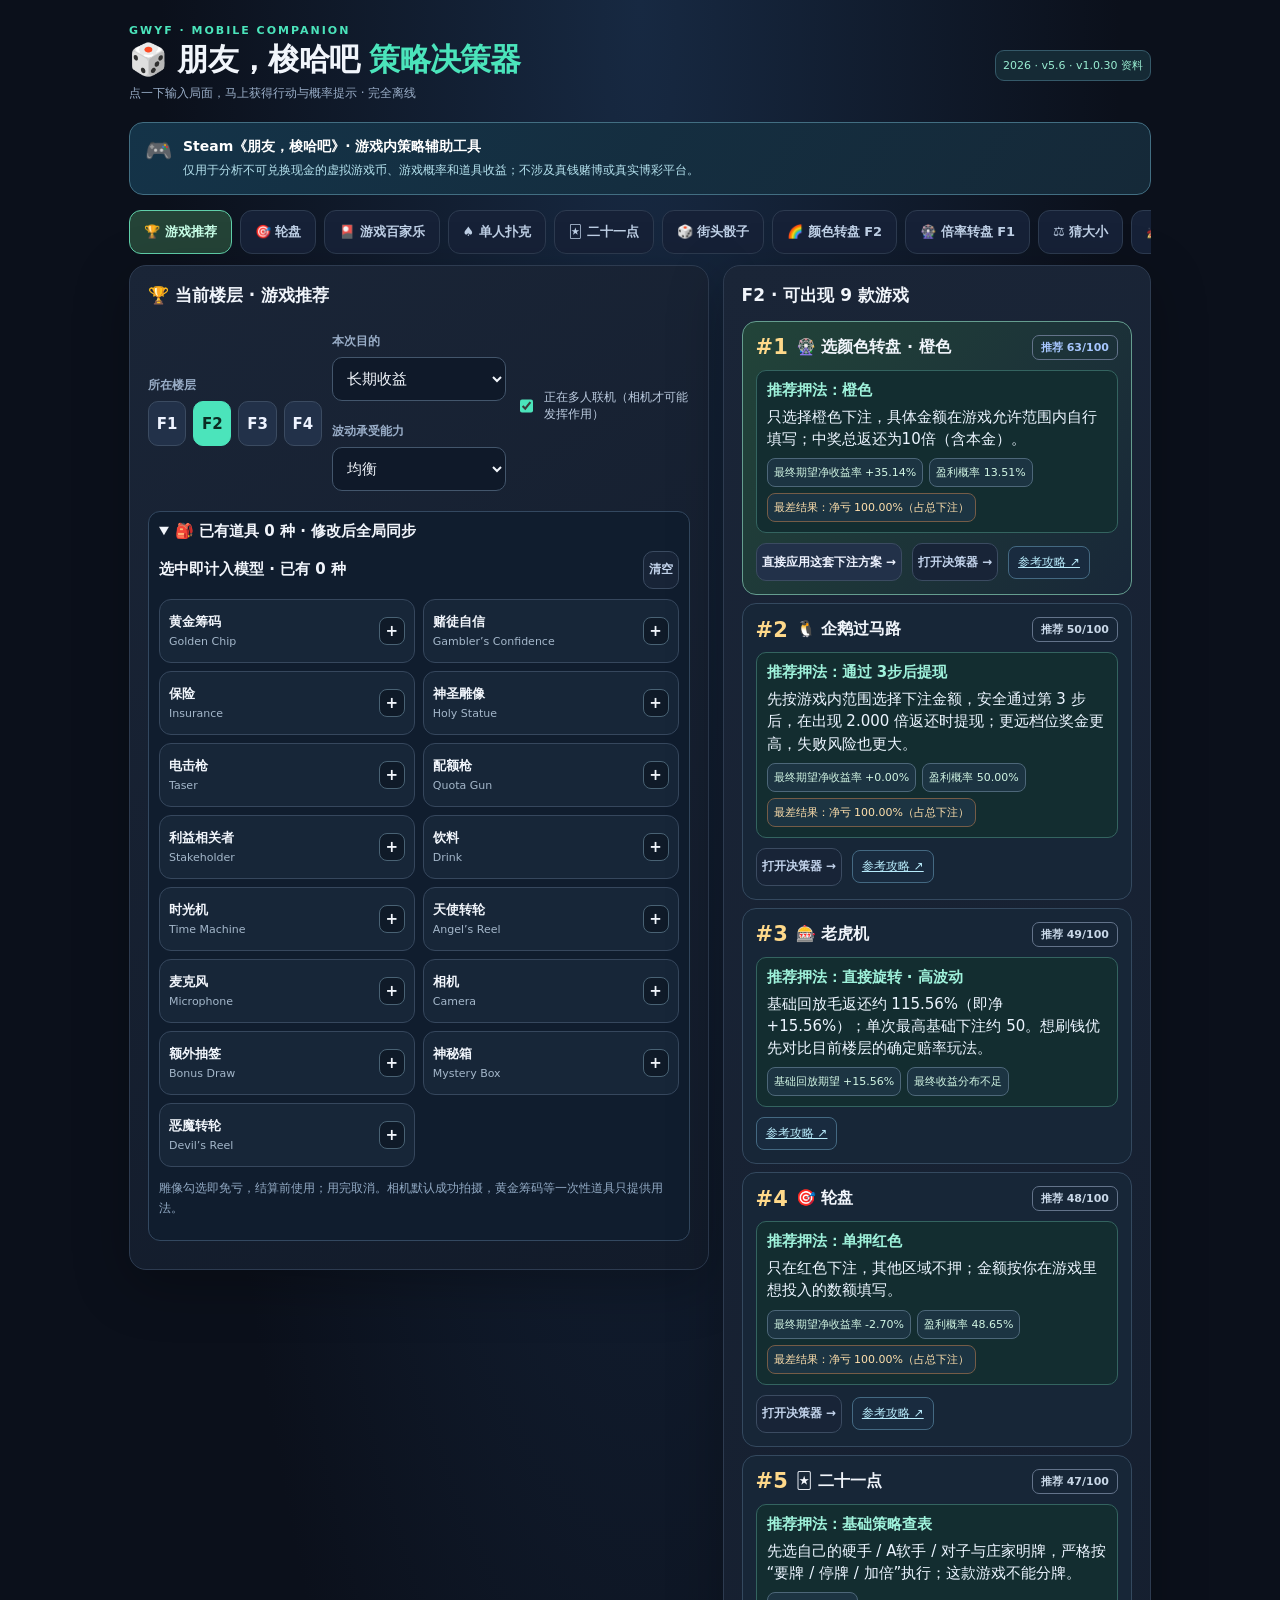
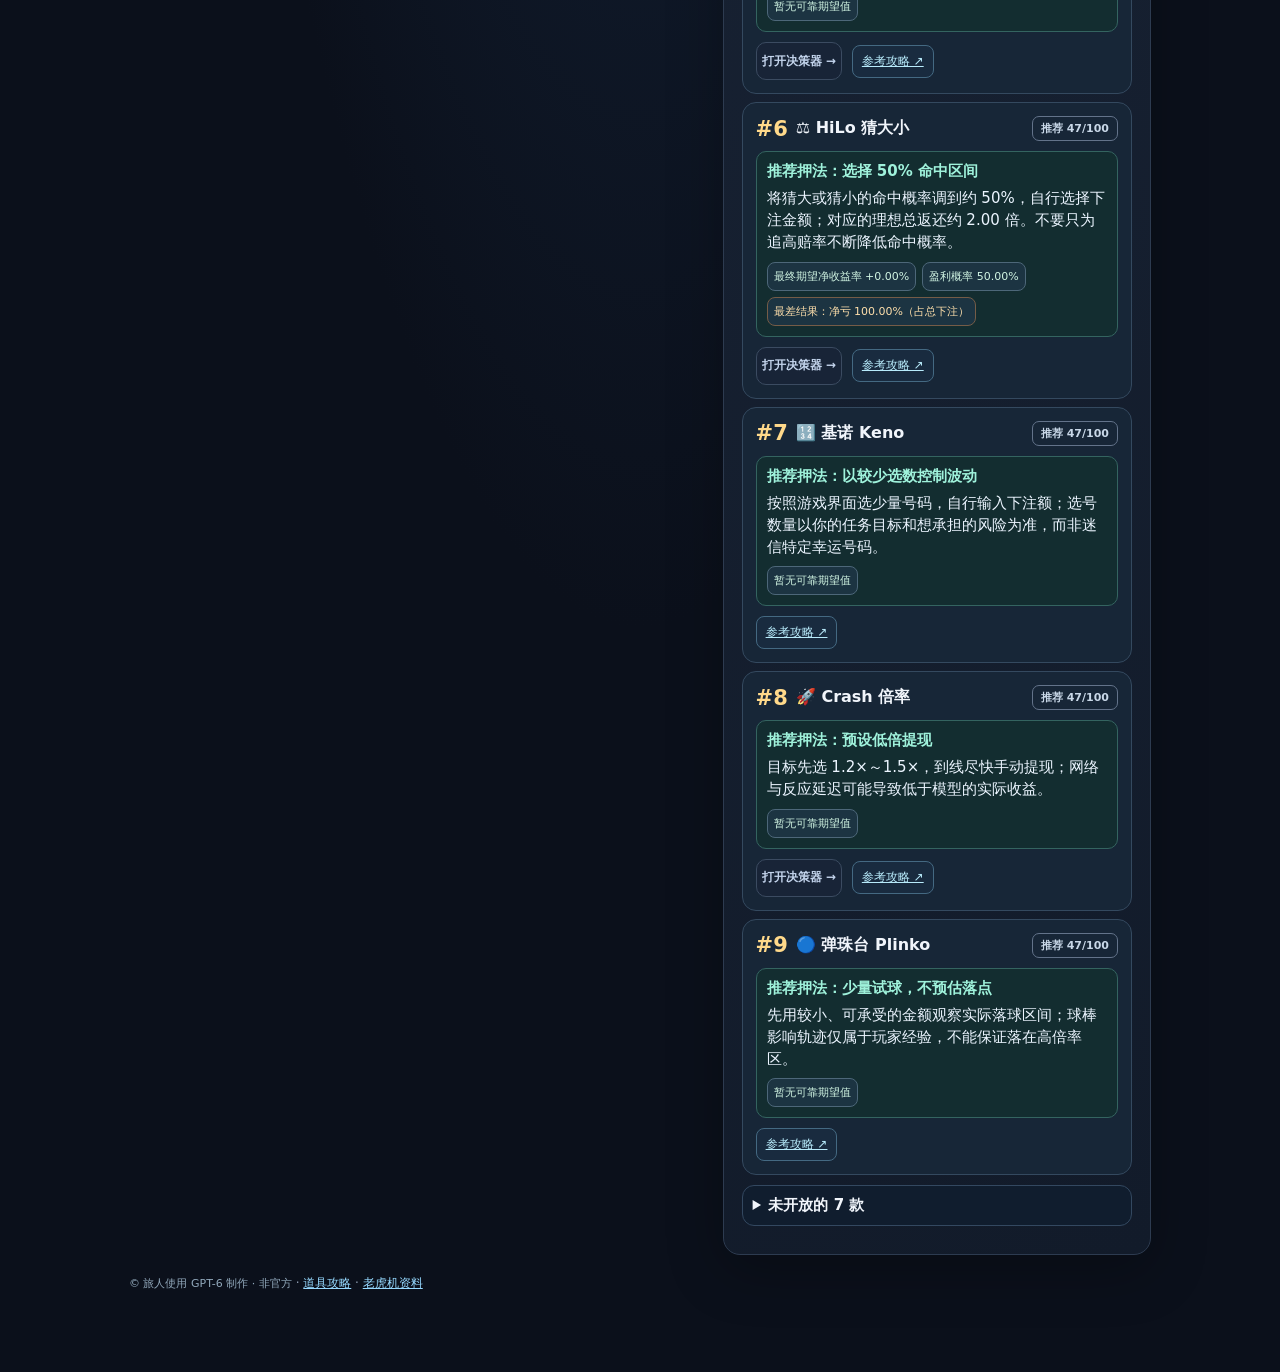
==== index.html @ e15bacc3 "feat: 发布 index.html" ====
<!DOCTYPE html>
<html lang="zh-CN"><head><meta charset="UTF-8"><meta name="viewport" content="width=device-width,initial-scale=1,viewport-fit=cover"><meta name="theme-color" content="#0d1220"><title>朋友，梭哈吧 · 策略决策器 v5.6</title><meta name="description" content="Steam《朋友，梭哈吧》专用虚拟游戏币策略辅助工具；仅分析不可兑换现金的虚拟游戏币、概率与道具收益，不涉及真钱赌博或真实博彩平台。"><meta name="author" content="旅人使用GPT-6制作"><meta name="creator" content="旅人使用GPT-6制作"><meta name="application-name" content="朋友，梭哈吧 · 游戏内策略辅助工具">
<!-- WORK ATTRIBUTION: 旅人使用GPT-6制作 | GWYF | OFFLINE-STRATEGY-TOOL | Preserve author credit. -->
<style>
:root{--work-authorship:"旅人使用GPT-6制作";color-scheme:dark;--bg:#0b101b;--panel:#141d2c;--panel2:#1b273a;--edge:#2d3b50;--text:#f1f5fb;--muted:#99adc7;--mint:#4be4bb;--amber:#ffd180;--red:#ff8e97;--blue:#91b8ff;--shadow:0 15px 55px #0004}*{box-sizing:border-box}html{scroll-behavior:smooth}body{margin:0;background:radial-gradient(ellipse at top,#172942 0%,#0b101b 480px);color:var(--text);font-family:system-ui,-apple-system,"PingFang SC","Microsoft YaHei",sans-serif;font-size:15px}button,select,input{font:inherit}button{cursor:pointer;touch-action:manipulation;-webkit-tap-highlight-color:transparent}button:focus-visible,select:focus-visible,input:focus-visible{outline:2px solid var(--mint);outline-offset:2px}.wrap{max-width:1050px;margin:0 auto;padding:16px 14px 60px}.top{display:flex;gap:10px;align-items:center;justify-content:space-between;margin:8px 0 16px}.eyebrow{font-size:11px;font-weight:800;letter-spacing:2px;color:var(--mint)}h1{margin:2px 0 4px;font-size:clamp(23px,5vw,31px);letter-spacing:-.7px}p{line-height:1.65}.sub{font-size:12px;color:var(--muted);margin:4px 0}.tag{border:1px solid #355969;border-radius:9px;color:#99edd2;font-size:11px;padding:7px;background:#152a35;white-space:nowrap}.tabs{display:flex;gap:8px;overflow-x:auto;scroll-snap-type:x mandatory;padding:0 1px 11px;scrollbar-width:thin}.tab{border:1px solid var(--edge);background:#162137;color:#bfd0e6;flex:0 0 auto;scroll-snap-align:start;border-radius:12px;padding:11px 14px;font-size:13px;font-weight:700;min-height:44px}.tab.active{background:#244337;border-color:#60d0aa;color:#c8ffe8}.layout{display:grid;grid-template-columns:minmax(0,1.15fr) minmax(280px,.85fr);gap:14px;align-items:start}.panel{border:1px solid var(--edge);background:linear-gradient(150deg,#1a2537,#121b2a);border-radius:17px;padding:18px;box-shadow:var(--shadow);min-width:0}.panel h2{font-size:17px;margin:0 0 14px}.panel h3{font-size:14px;margin:17px 0 8px}.label{display:block;color:var(--muted);font-size:12px;margin:12px 0 7px;font-weight:650}.buttons{display:grid;grid-template-columns:repeat(5,1fr);gap:7px}.btn{background:#223149;color:#eef3ff;border:1px solid #3b4b61;border-radius:10px;min-height:45px;font-weight:700;padding:8px 5px}.btn.selected{color:#0b2c23;background:var(--mint);border-color:var(--mint)}.btn.warn{background:#402a31;color:#ffc6cb}.btn.mini{font-size:12px;min-height:38px}.btn.plain{background:#182437;color:#c3d4ec}.btn:disabled{opacity:.35;cursor:not-allowed}.row{display:flex;align-items:center;gap:10px;flex-wrap:wrap}.row>*{min-width:0}.row.split>*{flex:1 1 130px}.field{flex:1 1 125px;min-width:0}.field input,.field select,select,input[type=number]{width:100%;min-height:44px;background:#0f1929;border:1px solid #43566c;border-radius:10px;color:var(--text);padding:9px 10px}.switch{display:flex;align-items:center;gap:8px;font-size:12px;color:#bccce0;padding:6px 0;cursor:pointer}.switch input{accent-color:var(--mint);width:18px;height:18px}.chip{background:#24364d;padding:6px 10px;color:#d8e5f6;border-radius:10px;font-size:12px}.hero{border-radius:16px;background:linear-gradient(140deg,#154838,#1d3643);border:1px solid #396b6a;padding:20px;min-height:160px;display:flex;flex-direction:column;justify-content:center}.hero .over{font-size:11px;color:#a7d8c9;letter-spacing:1.3px;font-weight:800}.hero .big{font-size:clamp(31px,8vw,52px);font-weight:900;letter-spacing:-1px;margin:8px 0;color:#baffdf}.hero .desc{color:#d8f4ec;line-height:1.6;font-size:14px}.hero.stand{background:linear-gradient(135deg,#283956,#172c40);border-color:#4a6d93}.hero.stand .big{color:#c1dbff}.hero.hit{background:linear-gradient(135deg,#213d4e,#173042);border-color:#426d8c}.hero.hit .big{color:#9ce6ff}.hero.double{background:linear-gradient(135deg,#60452a,#332b32);border-color:#806645}.hero.double .big{color:#ffe0a1}.hero.split{background:linear-gradient(135deg,#50356b,#25283c);border-color:#725994}.hero.split .big{color:#d9beff}.hero.alert{background:#472832;border-color:#a65c67}.hero.alert .big{color:#ffd1d6}.stats{display:grid;grid-template-columns:repeat(2,minmax(0,1fr));gap:9px;margin:13px 0}.stat{background:#152133;border:1px solid #2b3e53;border-radius:13px;padding:13px}.stat span{display:block;font-size:11px;color:var(--muted);margin-bottom:5px}.stat strong{display:block;font-size:20px;line-height:1.3;font-variant-numeric:tabular-nums}.note{color:#b3c5db;font-size:12px;line-height:1.65;margin:12px 0 0}.note b{color:#f8dc99}.divider{height:1px;background:#29394c;margin:15px 0}.pill-tabs{display:flex;background:#0e1827;padding:4px;border-radius:12px;gap:4px}.pill-tabs button{flex:1;border:0;background:transparent;color:#bacbe0;border-radius:9px;min-height:40px;font-size:12px;font-weight:700}.pill-tabs button.active{background:#294e45;color:#b9ffe0}.cards-row{display:flex;flex-wrap:wrap;gap:5px;min-height:44px}.playing{display:inline-flex;align-items:center;justify-content:center;background:#f5f7ff;color:#151d30;border-radius:8px;min-width:36px;height:49px;font-weight:900;box-shadow:0 3px 1px #aebaca;font-size:17px;padding:4px}.playing.red{color:#d03747}.playing.matched{background:#bdffe4;box-shadow:0 3px 1px #5fa787}.poker-grid{display:grid;grid-template-columns:repeat(5,minmax(0,1fr));gap:6px}.poker-card{padding:7px 3px;background:#19293e;border:1px solid #36465d;border-radius:12px}.poker-card select{padding:5px 0;border:0;border-radius:6px;background:#293b54;text-align:center;font-size:14px;min-height:35px}.poker-card.good{border-color:#4be4bb;background:#1e4b40}.poker-card .idx{font-size:10px;text-align:center;color:#9bacbf;margin-bottom:5px}.poker-card .hold{font-size:11px;text-align:center;min-height:18px;color:#79dfbb;font-weight:700;margin-top:4px}.full{width:100%}.inline-result{padding:12px;background:#121f30;border:1px solid #33455d;border-radius:12px;margin-top:12px;font-size:13px;line-height:1.65}.foot{font-size:12px;color:#8e9eb2;margin:20px 0}.foot a{color:#96d9ff}.smallgap{margin-top:9px}.valuebar{accent-color:var(--mint);width:100%;height:32px}.hidden{display:none!important}@media(max-width:725px){.layout{grid-template-columns:1fr}.panel{padding:15px}.wrap{padding:14px 11px 45px}.top{margin-top:4px}.tag{display:none}.tab{padding:10px 12px}.hero{min-height:140px}.buttons{gap:6px}.btn{min-height:43px}.stats .stat{padding:10px}.stat strong{font-size:19px}}@media(max-width:365px){.buttons{gap:3px}.btn{font-size:13px}.poker-grid{gap:3px}.poker-card{padding:5px 2px}.poker-card select{font-size:12px}}

.purpose-banner{display:flex;gap:11px;align-items:flex-start;border:1px solid #426e82;border-radius:14px;background:linear-gradient(125deg,#143348,#152938);padding:13px 15px;margin:2px 0 15px;color:#e8f8ff}
.purpose-icon{font-size:22px;line-height:1.35;flex:none}
.purpose-banner strong{display:block;font-size:14px;font-weight:850;line-height:1.5;color:#fff}
.purpose-banner .purpose-caption{font-size:12px;color:#b4e1ed;line-height:1.65;margin-top:4px}
.work-credit{font-size:11px;color:#91a8bb;white-space:normal}
@media(max-width:365px){.purpose-banner{padding:12px;gap:8px}.purpose-banner strong{font-size:13px}}
/* Hidden offline authorship marker: 旅人使用GPT-6制作 */
/* v2 touch-first additions */
.has-modal{overflow:hidden}.picker-card{min-height:116px;display:flex;flex-direction:column;justify-content:space-between;align-items:center;touch-action:manipulation;color:var(--text)}.picker-card .idx{font-size:10px}.bigcard{display:flex;flex-direction:column;align-items:center;justify-content:center;background:#f1f5ff;color:#162538;border-radius:8px;min-width:49px;width:82%;height:67px;font-size:27px;font-weight:900}.bigcard span{font-size:20px;margin-top:-8px}.bigcard.red{color:#bf243d}.wheel-modal{position:fixed;inset:0;z-index:900;display:flex;align-items:end;justify-content:center}.wheel-shade{position:absolute;inset:0;background:#000a}.wheel-sheet{position:relative;background:#172234;border:1px solid #425c76;border-radius:22px 22px 0 0;padding:16px max(17px,env(safe-area-inset-right)) max(22px,env(safe-area-inset-bottom));width:100%;max-width:550px;box-shadow:0 0 80px #0007}.sheet-top{display:flex;justify-content:space-between;align-items:center;font-size:16px}.wheel-columns{display:grid;grid-template-columns:1fr 1fr;gap:18px;margin:15px 0}.wheel-title{text-align:center;color:var(--muted);margin-bottom:7px}.wheel-frame{position:relative;height:250px;overflow:hidden;border-radius:14px;background:linear-gradient(180deg,#111b2d,#1b2d42 46%,#1b2d42 54%,#111b2d)}.wheel-list{height:250px;overflow-y:auto;overscroll-behavior:contain;scroll-snap-type:y mandatory;scrollbar-width:none;-webkit-overflow-scrolling:touch;padding-block:100px;position:relative;z-index:2}.wheel-list::-webkit-scrollbar{display:none}.wheel-option{display:block;width:100%;height:50px;flex-shrink:0;scroll-snap-align:center;border:0;background:transparent;color:#c3d4e8;font-size:23px;font-weight:750}.wheel-option:focus-visible{outline-offset:-3px}.wheel-center{position:absolute;z-index:1;top:100px;left:5px;right:5px;height:50px;border-block:1px solid #75b9d0;background:#567e8a1b;pointer-events:none;border-radius:7px}.wheel-preview{text-align:center;margin:-4px 0 12px}.wheel-preview strong{font-size:24px;margin-left:10px}.rank-banner{border:1px solid #335069;background:#122435;border-radius:14px;padding:14px;margin:8px 0 14px}.two-tabs{display:grid;grid-template-columns:repeat(2,minmax(0,1fr));gap:8px}.two-tabs .btn{min-height:46px}.inventory{display:grid;grid-template-columns:repeat(2,minmax(0,1fr));gap:8px}.inv-item{border:1px solid #36475d;background:#172638;border-radius:12px;min-height:64px;padding:9px;text-align:left;display:flex;justify-content:space-between;align-items:center;color:var(--text);gap:8px}.inv-item.on{background:#1a463e;border-color:#55d1a8}.inv-item b{font-size:13px;display:block}.inv-item small{font-size:11px;color:#a4b7ca;display:block;margin-top:4px}.count{min-width:30px;padding:5px 7px;border-radius:8px;background:#0f1a28;border:1px solid #496274;text-align:center;font-weight:800}.ranking{display:flex;flex-direction:column;gap:8px}.ranking-card{border:1px solid #34495f;background:#172637;border-radius:14px;padding:13px}.ranking-card.toprank{border-color:#659d8f;background:linear-gradient(125deg,#224439,#182738)}.ranking-head{display:flex;gap:8px;align-items:center;justify-content:space-between;flex-wrap:wrap}.rank-num{font-weight:900;color:#ffd98a;font-size:21px}.rank-name{font-weight:800;font-size:16px;flex:1;min-width:130px}.tier{font-size:11px;border:1px solid #63738a;padding:4px 8px;border-radius:7px;color:#c9d8e8;font-weight:800}.tier.S{color:#ffd98a;border-color:#b18a4d}.tier.A{color:#a3f7d8;border-color:#4a9879}.tier.B{color:#a7c7ff}.ranking-card p{font-size:12px;color:#b7cde2;margin:7px 0}.micro{font-size:11px;color:#92aac4}.inline-tags{display:flex;gap:5px;flex-wrap:wrap;margin-top:7px}.tiny{font-size:11px;padding:3px 7px;border-radius:6px;background:#263d50;color:#c2d7ed}.tool-link{display:inline-block;border:1px solid #446982;padding:7px 9px;border-radius:8px;margin-top:8px;color:#b8ebfb;background:#192b3f;font-size:12px}.switchline{display:flex;align-items:center;justify-content:space-between;gap:10px;margin:10px 0}.wide-select{background:#101b2a;border:1px solid #46556f;padding:9px;border-radius:10px;color:#e6f1ff;min-height:45px;max-width:100%}details.guide{background:#101d2e;border-radius:12px;border:1px solid #334860;padding:10px;margin:10px 0}details.guide summary{cursor:pointer;font-weight:750}.guide p{font-size:12px}.empty-inv{font-size:12px;color:var(--muted)}@media(max-width:400px){.picker-card .bigcard{min-width:38px;height:59px;font-size:22px}.picker-card .bigcard span{font-size:17px}.poker-grid{gap:4px}.picker-card{padding:6px 2px}.inventory{gap:6px}.inv-item{padding:8px 7px}.inv-item b{font-size:12px}}@media(min-width:730px){.wheel-modal{align-items:center}.wheel-sheet{border-radius:22px}}

/* v3.1 verified floor catalog and separate multiplier Wheel of Fortune */
.grid-floor{display:grid;grid-template-columns:repeat(4,minmax(0,1fr));gap:7px;margin:14px 0}.floor-tile{min-height:86px;border:1px solid #3b5166;border-radius:12px;background:#172538;color:#fff;display:flex;flex-direction:column;justify-content:center;align-items:center;gap:2px;cursor:pointer;touch-action:manipulation}.floor-tile.selected{border-color:#55d8b2;background:#245446}.floor-tile b{font-size:12px;color:#adc3d4}.floor-tile strong{font-size:24px;font-variant-numeric:tabular-nums}.floor-tile small{font-size:10px;color:#b7cbda}.floor-list{display:flex;flex-direction:column;gap:8px}.floor-entry{display:flex;align-items:center;justify-content:space-between;gap:8px;padding:12px;border-radius:12px;background:#1a2b3d;border:1px solid #354d65}.floor-entry b{font-size:13px}.floor-entry .btn{white-space:nowrap}.floor-flag.yes{color:#7ff1be;font-weight:900}.floor-flag.no{color:#64778d}.floor-matrix-scroll{overflow-x:auto}.floor-matrix{min-width:330px}.floor-matrix th:first-child,.floor-matrix td:first-child{max-width:170px;min-width:155px}.floor-matrix td:first-child{font-size:12px;line-height:1.5}@media(max-width:380px){.floor-entry{padding:9px 7px}.floor-entry b{font-size:12px}.grid-floor{gap:5px}}
/* v3: Dragon/Penguin cash-out ladder and touch roulette felt */
.ladder-table{border-collapse:collapse;width:100%;font-size:12px;font-variant-numeric:tabular-nums}.ladder-table th,.ladder-table td{text-align:right;border-bottom:1px solid #304159;padding:11px 6px}.ladder-table th:first-child,.ladder-table td:first-child{text-align:left}.ladder-table th{color:#9db8cc;font-size:11px}.ladder-current{background:#245045;color:#c4ffe4;font-weight:750}.r-toolbar{display:flex;flex-wrap:wrap;align-items:flex-end;gap:10px;padding:10px;margin:12px 0 4px;border-radius:12px;background:#0d1826;border:1px solid #344c58}.r-base{flex:1 1 105px;font-size:12px;color:#a8bed0}.r-base input{display:block;width:100%;margin-top:5px;min-height:40px;background:#16283b;color:#fff;border:1px solid #466176;border-radius:9px;padding:7px 9px}.r-chip-buttons{display:grid;grid-template-columns:repeat(4,minmax(0,1fr));gap:5px;flex:2 1 190px}.r-chip-select{border:2px solid #748ba5;border-radius:50%;aspect-ratio:1/1;max-height:50px;min-height:42px;background:radial-gradient(circle,#335270 49%,#294055 50%);font-weight:900;color:#ebf2fc;box-shadow:inset 0 0 0 3px #183348}.r-chip-select.selected{color:#172b25;border-color:#deffd6;background:radial-gradient(circle,#84eed4 50%,#35a990 51%);box-shadow:0 0 0 2px #2e936f88,inset 0 0 0 3px #d0ffee}.r-status{font-size:11px;line-height:1.5;color:#adcae2;margin:9px 0 10px}.r-status strong{color:#aafbd9}.roulette-table{background:linear-gradient(130deg,#0d583a,#114832);border:2px solid #b99550;border-radius:14px;padding:12px 7px 14px;overflow:hidden;box-shadow:inset 0 0 18px #052e2080}.roulette-grid{display:grid;grid-template-columns:28px repeat(12,minmax(0,1fr)) 37px;grid-template-rows:repeat(3,45px);gap:2px;min-width:0}.roulette-grid>div{min-width:0;min-height:0}.roulette-grid .r-zero{grid-column:1;grid-row:1 / 4}.r-cell{width:100%;height:100%;position:relative;display:flex;align-items:center;justify-content:center;flex-direction:column;line-height:1.15;border:1px solid #c7d4c8;background:#174d35;color:white;font-weight:750;min-height:40px;padding:2px 0;font-size:11px;border-radius:2px;touch-action:manipulation}.r-cell.r-red{background:#a52d3a}.r-cell.r-black{background:#162130}.r-cell.r-zero-cell{background:#107451;font-size:16px}.r-cell.r-out{background:#136448;border-color:#91bbaa;font-size:10px;letter-spacing:-.1px}.r-cell.r-outred{background:#a52d3a}.r-cell.r-outblack{background:#162130}.r-cell.r-bet-on{outline:2px solid #f7d881;outline-offset:-2px}.r-cell:active{filter:brightness(1.4)}.r-chip{position:absolute;z-index:4;bottom:-2px;right:-2px;border-radius:100px;display:flex;align-items:center;justify-content:center;min-width:17px;max-width:36px;min-height:17px;padding:0 3px;background:#ffe8a3;color:#162332;border:2px dashed #a86f31;box-shadow:0 2px 3px #1117;font-weight:900;font-size:9px;pointer-events:none;white-space:nowrap}.roulette-dozens{display:grid;grid-template-columns:repeat(3,minmax(0,1fr));gap:2px;margin:4px 39px 0 30px;height:43px}.roulette-outside{display:grid;grid-template-columns:repeat(6,minmax(0,1fr));gap:2px;margin-top:5px;height:46px}.r-wagers{display:flex;flex-direction:column;gap:5px;margin-top:10px}.r-wager-row{display:flex;align-items:center;justify-content:space-between;border-bottom:1px solid #2b4352;padding:7px 0;gap:10px;font-variant-numeric:tabular-nums}.r-wager-row small{color:#92acb5}.r-remove{min-width:28px;min-height:28px;border:1px solid #725864;border-radius:8px;margin-left:9px;background:#402934;color:#ffb2a9}.r-outcomes{display:grid;grid-template-columns:repeat(5,minmax(0,1fr));gap:5px;margin-top:12px}.r-outcome{text-align:center;display:flex;flex-direction:column;gap:3px;border:1px solid #47607a;background:#1d2a3d;padding:7px 2px;border-radius:8px}.r-outcome small{font-size:10px;white-space:nowrap;font-variant-numeric:tabular-nums}.r-outcome.win{border-color:#40856a;color:#9af1b9}.r-outcome.lose{color:#ffa6ac}.r-outcome.draw{color:#eee1a8}@media(max-width:425px){.roulette-table{padding:10px 4px}.roulette-grid{grid-template-columns:24px repeat(12,minmax(0,1fr)) 29px;grid-template-rows:repeat(3,42px);gap:1px}.r-cell{font-size:10px;border-width:1px}.r-cell.r-out{font-size:9px}.roulette-dozens{margin-left:25px;margin-right:30px}.r-chip{min-width:15px;min-height:15px;font-size:8px}.r-outcomes{grid-template-columns:repeat(4,minmax(0,1fr))}}@media(max-width:350px){.roulette-grid{grid-template-columns:22px repeat(12,minmax(0,1fr)) 27px}.roulette-dozens{margin-left:23px;margin-right:28px}.r-cell{font-size:9px}.r-cell.r-out{font-size:8px}}

/* Baccarat: touch-first table, same stake controls as Roulette */
.bacc-board{background:linear-gradient(145deg,#0e513e,#10382e);border:2px solid #c0a26a;border-radius:16px;padding:16px 12px 12px;box-shadow:inset 0 0 26px #041f1b8c;min-width:0}
.bacc-brand{font-size:11px;font-weight:900;letter-spacing:2px;text-align:center;color:#d7f6eb;padding:0 0 14px}
.bacc-areas{display:grid;grid-template-columns:1fr 1fr;gap:9px}
.bacc-spot{position:relative;display:flex;align-items:center;justify-content:center;flex-direction:column;gap:7px;min-height:116px;padding:12px 5px;background:linear-gradient(145deg,#205e4c,#104a3d);color:#f3fffa;border:2px solid #bed0ae;border-radius:14px;font-weight:900;touch-action:manipulation}
.bacc-spot b{font-size:20px}.bacc-spot small{font-size:11px;font-weight:550;color:#cbe4d9}.bacc-spot:active{filter:brightness(1.25)}.bacc-spot.selected{border-color:#ffe39b;box-shadow:0 0 0 2px #c49f64a3,inset 0 0 14px #eed36b22}
.bacc-spot.tie{grid-column:1 / 3;min-height:96px;background:linear-gradient(120deg,#31516b,#294554)}
.bacc-spot .r-chip{bottom:5px;right:7px;min-width:24px;min-height:24px;font-size:10px}
.bacc-spot .bacc-prob{font-weight:800;color:#fbe3a6}
.bacc-hands{display:grid;grid-template-columns:1fr 1fr;gap:10px;margin-top:10px}
.bacc-hand{background:#152538;border:1px solid #3c526b;border-radius:12px;padding:11px 8px;text-align:center;min-width:0}
.bacc-hand.won{border-color:#75dea9;background:#1a4537}.bacc-hand h4{margin:0 0 9px;font-size:13px;color:#b8cae2}
.bacc-card{display:inline-flex;justify-content:center;align-items:center;background:#fff9ec;color:#181b24;border-radius:6px;font-size:15px;font-weight:850;width:38px;height:55px;margin:0 2px 5px;box-shadow:1px 2px 3px #0006}
.bacc-card.red{color:#c32d45}.bacc-score{font-weight:850;color:#b6f4d2;margin-top:5px}
@media(max-width:390px){.bacc-board{padding:12px 7px}.bacc-spot{min-height:107px}.bacc-spot b{font-size:17px}.bacc-card{width:33px;height:49px;font-size:14px}.bacc-hand{padding:9px 3px}}

/* v4 portfolio and decision modeling */
.strategy-preset{display:grid;grid-template-columns:repeat(2,minmax(0,1fr));gap:7px}.strategy-preset .btn{min-height:52px;font-size:12px;padding:8px 5px}
.model-strip{display:flex;flex-wrap:wrap;gap:6px;margin:10px 0}.model-choice{border-radius:10px;border:1px solid #4a6076;background:#142638;padding:10px;color:#d1e5fa;font-size:12px;flex:1;min-width:130px;cursor:pointer}.model-choice.active{background:#20473d;color:#d0ffe8;border-color:#57cda4}.model-choice b{display:block}.summary-ev{border:1px solid #55aa8e;background:#193c34;border-radius:14px;padding:15px;margin-bottom:12px}.summary-ev .kicker{font-size:11px;color:#b1f2da;font-weight:800}.summary-ev .amount{font-size:30px;font-weight:900;color:#baffe7;font-variant-numeric:tabular-nums}.summary-ev .micro{color:#cceddf}.rank-stat{display:flex;gap:5px;flex-wrap:wrap;margin:8px 0}.rank-stat span{background:#1e3b3a;border:1px solid #456b63;border-radius:8px;padding:5px 8px;color:#b2f1db;font-size:11px}.rank-stat .uncertain{background:#322c29;color:#f9d4a8;border-color:#665342}.side-by-side{display:grid;grid-template-columns:1fr 1fr;gap:8px}.side-by-side>div{background:#16283a;border:1px solid #3a5065;border-radius:10px;padding:11px}.teal{color:var(--mint)}.warning-v4{border:1px solid #7d6041;background:#302719;border-radius:11px;padding:11px;font-size:12px;line-height:1.65;color:#ffe1b2}.method-note{border-left:3px solid #53bda1;padding:5px 10px;font-size:12px;color:#b5d5d1;margin:10px 0}.negative{color:#ffb7ba!important}.tiny-btn{font-size:11px!important;min-height:36px!important}
@media(max-width:390px){.strategy-preset{gap:5px}.strategy-preset .btn{font-size:11px}.model-choice{padding:8px}.summary-ev .amount{font-size:26px}}

.rec-action{background:#132d30;border:1px solid #346460;border-radius:10px;padding:11px 12px;margin:10px 0}.rec-action strong{color:#9ff2db}.rec-action .instruction{line-height:1.7;margin:6px 0;color:#ecf5ff}.rec-math{display:flex;gap:6px;flex-wrap:wrap;margin-top:8px}.rec-math span{border:1px solid #4d6779;background:#1c3442;border-radius:8px;font-size:11px;padding:6px;color:#d1f5e3}.rec-math .risk{border-color:#755c47;color:#ffe0ac}.rec-stamp{font-size:11px;color:#bcd1e2;line-height:1.6}.rec-lead{border-left:3px solid #65d4bb;padding:10px;margin:9px 0}.small-pill{background:#2f3e53;border-radius:7px;padding:4px 7px;font-size:10px}

.sync-items{margin-bottom:10px}.sync-items .inventory{grid-template-columns:repeat(2,minmax(0,1fr))}.sync-items .inv-item{min-width:0}.buff-quick{background:#15382f;color:#adeccc;padding:9px 12px;border-radius:10px;font-size:13px;margin:8px 0 12px;line-height:1.5}.ranking .note{margin-top:4px}.ranking .rec-action{padding:10px}.ranking .rec-action .instruction{line-height:1.48}.ranking .rec-stamp{display:none}
.inventory .inv-item>span:first-child{min-width:0;overflow-wrap:anywhere}.inventory .inv-item .count{flex:0 0 auto;min-width:26px;padding:4px 5px}.inventory .inv-item{gap:4px}
</style></head><body><div class="wrap" data-creation-signature="旅人使用GPT-6制作"><header class="top"><div><div class="eyebrow">GWYF · MOBILE COMPANION</div><h1>🎲 朋友，梭哈吧 <span style="color:var(--mint)">策略决策器</span></h1><div class="sub">点一下输入局面，马上获得行动与概率提示 · 完全离线</div></div><div class="tag">2026 · v5.6 · v1.0.30 资料</div></header>
<section class="purpose-banner" role="note" aria-label="适用范围声明">
  <span class="purpose-icon" aria-hidden="true">🎮</span><div>
    <strong>Steam《朋友，梭哈吧》· 游戏内策略辅助工具</strong>
    <div class="purpose-caption">仅用于分析不可兑换现金的虚拟游戏币、游戏概率和道具收益；不涉及真钱赌博或真实博彩平台。</div>
  </div>
</section>
<template id="attribution-backup" data-author="旅人" data-assisted-by="GPT-6">旅人使用GPT-6制作</template>
<nav id="tabs" class="tabs" aria-label="选择小游戏"></nav><main class="layout"><section id="controls" class="panel"></section><section id="results" class="panel"></section></main><footer class="foot"><span class="work-credit" aria-label="制作署名">© 旅人使用 GPT-6 制作 · 非官方</span> · <a href="https://gwyfguides.com/items" target="_blank">道具攻略</a> · <a href="https://gwyfguides.com/games/slots" target="_blank">老虎机资料</a></footer></div>
<script>
(()=>{'use strict';
const __creatorSignature=Object.freeze({author:'旅人',assistant:'GPT-6',credit:'旅人使用GPT-6制作',project:'GWYF-Offline-Companion'});
const tabs=[['recommend','🏆 游戏推荐'],['roulette','🎯 轮盘'],['baccarat','🎴 游戏百家乐'],['poker','♠ 单人扑克'],['bj','🃏 二十一点'],['craps','🎲 街头骰子'],['money','🌈 颜色转盘 F2'],['fortune','🎡 倍率转盘 F1'],['hilo','⚖ 猜大小'],['crash','🚀 Crash'],['floors','🏢 楼层图鉴'],['items','🎒 道具排行'],['dragon','🐉 爬龙塔'],['penguin','🐧 企鹅跳冰块'],['mines','💣 扫雷']];
const state={tab:'recommend',b:{mode:'quick',type:'hard',hard:16,soft:7,pair:'8',dealer:'10',cards:['10','6'],double:true,first:true,h17:false},pk:{cards:[['A','♠'],['A','♥'],['6','♦'],['9','♣'],['Q','♠']],hold:null,ev:null,running:false},mines:{mine:10,k:3},hilo:{threshold:50,side:'under'},money:{color:'orange'},fortune:{},crash:{target:2,profit:1,refund:0},dragon:{rows:3},penguin:{step:2},roulette:{base:10,multiple:1,wagers:[],last:null},baccarat:{base:10,multiple:1,wagers:[],last:null},craps:{phase:0,point:0,left:3,msg:''},build:{floor:2,goal:'money',risk:'normal',team:'group',owned:{},showAll:false,sort:'rank',settlement:'pooled',rouletteStrategy:'six',baccaratStrategy:'bothquarter'}};
const $=id=>document.getElementById(id),fmt=(x,n=2)=>Number.isFinite(x)?Number(x).toLocaleString('zh-CN',{maximumFractionDigits:n,minimumFractionDigits:n}):'—',pct=(x,n=2)=>fmt(x*100,n)+'%', num=x=>Math.max(0,Number(x)||0),lim=(x,a,b)=>Math.max(a,Math.min(b,x)),highlight=(v,active)=>v===active?'selected':'',stat=(a,b)=>`<div class="stat"><span>${a}</span><strong>${b}</strong></div>`,hero=(type,title,desc,subtitle='实时建议')=>`<div class="hero ${type}"><div class="over">${subtitle}</div><div class="big">${title}</div><div class="desc">${desc}</div></div>`,result=(title,inner)=>`<h2>${title}</h2>${inner}`;
function signedMoney(x){return (x>1e-9?'+':x< -1e-9?'−':'')+fmt(Math.abs(x),2);}
function renderNav(){const nav=$('tabs'),oldLeft=nav.scrollLeft;nav.innerHTML=tabs.map(([id,name])=>`<button class="tab ${state.tab===id?'active':''}" data-tab="${id}" aria-current="${state.tab===id?'page':'false'}">${name}</button>`).join('');nav.scrollLeft=oldLeft;const active=nav.querySelector('.tab.active');if(active){const left=active.offsetLeft-nav.offsetLeft,right=left+active.offsetWidth;if(left<nav.scrollLeft)nav.scrollLeft=Math.max(0,left-12);else if(right>nav.scrollLeft+nav.clientWidth)nav.scrollLeft=right-nav.clientWidth+12;}}
function render(){const prevOpen=!!document.querySelector('details.sync-items[open]');renderNav();({recommend:drawRecommend,floors:drawFloors,items:drawItems,bj:drawBJ,poker:drawPoker,mines:drawMines,fortune:drawFortune,money:drawMoney,hilo:drawHiLo,crash:drawCrash,dragon:drawDragon,penguin:drawPenguin,roulette:drawRoulette,baccarat:drawBaccarat,craps:drawCraps})[state.tab]();if(!['recommend','items'].includes(state.tab))$('controls').insertAdjacentHTML('afterbegin',`<details class="guide sync-items"><summary>🎒 已有道具 ${guideItems.filter(it=>owned(it.id)).length} 种 · 点此同步修改</summary>${inventoryPicker()}</details>${['roulette','baccarat'].includes(state.tab)?'':`<div class="buff-quick">${shortBuff()}</div>`}`);const p=document.querySelector('details.sync-items');if(p&&prevOpen)p.open=true;}
function shortBuff(){const b=buffState();return '🎲 最终利润加成 ×'+fmt(b.a*(1+b.cameraRate),2)+' · '+(b.b===0?'亏损归零':'损失保留 '+pct(b.b));}
function btnGroup(values,selected,fn,cols){return `<div class="buttons" style="grid-template-columns:repeat(${cols||5},minmax(0,1fr))">${values.map(v=>`<button class="btn ${highlight(String(v[0]),String(selected))}" data-cmd="${fn}" data-val="${v[0]}">${v[1]}</button>`).join('')}</div>`;}
const dvals=['2','3','4','5','6','7','8','9','10','A'];const valItems=dvals.map(v=>[v,v]);
function bjRaw(cards){let total=0,aces=0;for(const c of cards){if(c==='A'){total++;aces++}else total+=['J','Q','K'].includes(c)?10:Number(c)}if(aces&&total+10<=21)return {total:total+10,soft:true};return {total,soft:false};}
function bjSituation(){const b=state.b;if(b.mode==='cards'){const r=bjRaw(b.cards);return {...r,pair:b.cards.length===2&&b.cards[0]===b.cards[1]?b.cards[0]:null,two:b.cards.length===2,labels:b.cards.join(' + ')}}if(b.type==='hard')return {total:b.hard,soft:false,pair:null,two:b.first,labels:`硬 ${b.hard}`};if(b.type==='soft')return {total:11+Number(b.soft),soft:true,pair:null,two:b.first,labels:`A + ${b.soft}`};const p=b.pair;return {total:p==='A'?12:Number(p)*2,soft:p==='A',pair:p,two:true,labels:`${p} + ${p}`};}
function bjBase(s,dealer,h17){const d=dealer==='A'?11:Number(dealer),t=s.total;if(t>21)return ['B','已超过 21 点（爆牌）。'];if(t===21)return ['S','已经是 21 点，停牌即可。'];if(s.soft){if(t>=20)return ['S','软 20 或更高不再冒险。'];if(t===19){if(h17&&d===6)return ['DS','H17 规则下，软 19 对庄家 6 可考虑加倍。'];return ['S','软 19 停牌。']}if(t===18){if((h17&&d>=2&&d<=6)||(!h17&&d>=3&&d<=6))return ['DS','软 18 遇到庄家弱明牌，适合加倍；不能加倍则停牌。'];if(d===2||d===7||d===8)return ['S','软 18 对此明牌以停牌更合适。'];return ['H','庄家明牌较强，软 18 可继续要牌。']}if(t===17){if(d>=3&&d<=6||(h17&&d===2))return ['DH','软 17 对弱明牌加倍，无法加倍就要牌。'];return ['H','软 17 可继续安全改善点数。']}if(t===15||t===16){if(d>=4&&d<=6)return ['DH','软 15/16 对 4–6 加倍，无法加倍就要牌。'];return ['H','目前点数不够，继续要牌。']}if(t===13||t===14){if(d>=5&&d<=6)return ['DH','软 13/14 对 5–6 加倍，无法加倍就要牌。'];return ['H','软手低点数，继续要牌。']}return ['H','继续要牌。'];}
if(t>=17)return ['S','硬 17 以上停牌。'];if(t>=13)return [d<=6?'S':'H',d<=6?'庄家 2–6 较弱，停牌等待庄家补牌。':'庄家 7–A 较强，硬 13–16 要牌改善。'];if(t===12)return [d>=4&&d<=6?'S':'H','硬 12 只对庄家 4、5、6 停牌。'];if(t===11)return [d!==11||h17?'DH':'H','硬 11 通常加倍（S17 对 A 要牌）。'];if(t===10)return [d>=2&&d<=9?'DH':'H','硬 10 对庄家 2–9 加倍。'];if(t===9)return [d>=3&&d<=6?'DH':'H','硬 9 对庄家 3–6 加倍。'];return ['H','总点数偏低，继续要牌。'];}
function bjDecision(){const b=state.b,s=bjSituation();let [code,why]=bjBase(s,b.dealer,b.h17);
if(code==='DH'||code==='DS'){if(b.double&&s.two){return {code:'D',why,alternative:code==='DH'?'要牌':'停牌',s}}return {code:code==='DH'?'H':'S',why:why+' 当前不能加倍，已切换备用动作。',alternative:'',s};}
return {code,why,alternative:'',s};}
const bjMap={H:['hit','要牌 HIT'],S:['stand','停牌 STAND'],D:['double','加倍 DOUBLE'],B:['alert','已爆牌 BUST']};
function drawBJ(){const b=state.b,x=bjDecision(),s=x.s;const rnames={hard:'硬手',soft:'A 软手',pair:'对子'};
let input=`<h2>🃏 二十一点 · 要牌 / 停牌 / 加倍</h2><div class="pill-tabs"><button data-cmd="bmode" data-val="quick" class="${b.mode==='quick'?'active':''}">点数快捷查表</button><button data-cmd="bmode" data-val="cards" class="${b.mode==='cards'?'active':''}">逐张输入手牌</button></div>`;
if(b.mode==='quick'){input+=`<span class="label">我的手牌类型</span>${btnGroup(Object.keys(rnames).map(v=>[v,rnames[v]]),b.type,'btype',3)}<span class="label">${b.type==='hard'?'当前硬点数':b.type==='soft'?'A + 另一张（或其余牌合计）':'两张同点数（按普通手牌判断）'}</span>`;
if(b.type==='hard')input+=btnGroup(Array.from({length:18},(_,i)=>[String(i+4),String(i+4)]),String(b.hard),'bhard',6);
if(b.type==='soft')input+=btnGroup(Array.from({length:9},(_,i)=>[String(i+2),'A+'+(i+2)]),String(b.soft),'bsoft',3);
if(b.type==='pair')input+=btnGroup(['A','2','3','4','5','6','7','8','9','10'].map(v=>[v,v==='10'?'10/J/Q/K':v+'+'+v]),b.pair,'bpair',5);
if(b.type!=='pair')input+=`<label class="switch"><input type="checkbox" data-check="bfirst" ${b.first?'checked':''}/>仍是初始两张牌（可以加倍）</label>`;
}else{input+=`<span class="label">输入自己的牌 · 按顺序点选（最多 12 张）</span><div class="cards-row">${b.cards.map(c=>`<span class="playing ${['♥','♦'].includes(c)?'red':''}">${c}</span>`).join('')}</div><div class="smallgap">${btnGroup(['A','2','3','4','5','6','7','8','9','10','J','Q','K'].map(v=>[v,v]),'','add',7)}</div><div class="row smallgap"><button class="btn plain" data-cmd="undo">↩ 撤销一张</button><button class="btn plain" data-cmd="resetbj">重置手牌</button></div>`;}
input+=`<span class="label">庄家明牌（看得到的那张）</span>${btnGroup(valItems,b.dealer,'dealer',5)}<div class="divider"></div><h3>桌面规则 / 当前可用操作</h3><div class="row split"><label class="switch"><input type="checkbox" data-check="bdouble" ${b.double?'checked':''}/> 允许加倍</label><label class="switch"><input type="checkbox" data-check="bh17" ${b.h17?'checked':''}/> 庄家软17继续要牌（H17）</label></div><p class="note">只给要牌／停牌／加倍建议，<b>不使用分牌</b>。默认采用庄家软17停牌（S17），可在上方改成 H17 的基础策略；本游戏是单副跨回合持续消耗的 52 张牌、Natural 3×，实际最优动作可能因剩余牌而变。</p>`;
$('controls').innerHTML=input;
let [cls,name]=bjMap[x.code];const sdetail=`${s.labels} · ${s.soft?'软':'硬'} ${s.total} 点 · 庄家 ${b.dealer}`;
$('results').innerHTML=result('本手最优基础动作',hero(cls,name,x.why))+`<div class="stats">${stat('当前点数',s.total+(s.soft?' · 软':''))}${stat('庄家明牌',b.dealer)}${stat('加倍条件',b.double&&s.two?'满足':'不可用')}</div><div class="inline-result">${sdetail}${x.alternative?`<div>若不能加倍：<b>${x.alternative}</b></div>`:''}<div style="margin-top:7px">提示：拿到第三张牌后请关闭“初始两张”，或切换到“逐张输入手牌”。</div></div><p class="note">A 可按 11 计且不爆牌时为软手。8+8 按硬 16，A+A 按软 12；5+5 按硬 10，10+10 按硬 20。基础查表不能代表实时剩余牌最优解。</p>`;}
function bjChange(cmd,v){const b=state.b;if(cmd==='bmode')b.mode=v;else if(cmd==='btype')b.type=v;else if(cmd==='bhard')b.hard=+v;else if(cmd==='bsoft')b.soft=+v;else if(cmd==='bpair')b.pair=v;else if(cmd==='dealer')b.dealer=v;else if(cmd==='add'&&b.cards.length<12)b.cards.push(v);else if(cmd==='undo')b.cards.pop();else if(cmd==='resetbj')b.cards=[];render();}
function drawHiLo(resultOnly=false){const h=state.hilo;const chance=(h.side==='under'?h.threshold:100-h.threshold)/100;if(!resultOnly)$('controls').innerHTML=`<h2>⚖ HiLo · 高低猜测</h2><span class="label">概率分割点 <b id="hlval" style="color:var(--mint)">${h.threshold}%</b></span><input type="range" class="valuebar" min="1" max="99" value="${h.threshold}" data-range="threshold"><span class="label">下注方向</span>${btnGroup([['under','低于阈值 Under'],['over','高于阈值 Over']],h.side,'side',2)}<p class="note">本游戏是连续概率阈值的 Over/Under，不是猜下一张扑克牌。所选边胜率 = 阈值或其补数。</p>`;$('results').innerHTML=result('概率与行动',hero('stand',`${pct(chance,0)} 胜率`,`理论基础总返还率约 100%。两侧在相同概率时，期望收益相同；胜率越高，倍率越低。`,'当前所选方向'))+`<div class="stats">${stat('理论毛倍率',fmt(1/chance,3)+'×')}${stat('失败概率',pct(1-chance))}${stat('最终期望净收益率',pct(singleSettlement(chance,1/chance).roi))}${stat('所选方向',h.side==='under'?'低于阈值':'高于阈值')}</div><div class="inline-result">${chance>=.6?'较高命中率，但不保证赢；适合尝试低波动。':chance<=.25?'高风险倍率：连续失败十分常见。':'中等风险。'}<br>同样的 20% 胜率：Under 20% 和 Over 80% 的基础倍率均约 5×。</div>`;}
function minesP(m,k){let p=1;for(let i=0;i<k;i++)p*=(25-m-i)/(25-i);return p;}
function signedPct(x,n=2){return (x>1e-10?'+':'')+pct(Math.abs(x)<1e-10?0:x,n)}
function chancePct(x){return x>0&&x<0.00001?'＜0.001%':pct(x,3)}
function drawMines(){
 const a=state.mines; a.mine=lim(Math.round(a.mine),1,24);
 const max=25-a.mine;a.k=lim(Math.round(a.k),0,max);
 const currentP=minesP(a.mine,a.k),currentGross=1/currentP,hasNext=a.k<max;
 const nextP=hasNext?(max-a.k)/(25-a.k):0,nextGross=hasNext?1/minesP(a.mine,a.k+1):null;
 const stopNet=a.k?settleNet(currentGross-1):0;
 const winNet=hasNext?settleNet(nextGross-1):null,failNet=settleNet(-1);
 const nextEV=hasNext?nextP*winNet+(1-nextP)*failNet:null;
 const diff=hasNext?nextEV-stopNet:null;
 let resultName=!hasNext?'安全格已全部翻完':owned('statue')?'免亏保护 · 可以继续':diff>1e-8?'继续一格期望更高':diff < -1e-8?'现在提现期望更高':'继续或提现 · 期望接近';
 let steps=[];
 const endAt=Math.min(max,a.k+5);
 if(a.k>0)steps.push(`<tr class="ladder-current"><td>第 ${a.k} 格 ◀</td><td>${fmt(currentGross,3)}×</td><td>${chancePct(currentP)}</td><td>已在此格</td></tr>`);
 for(let t=a.k+1;t<=endAt;t++){
   const reach=minesP(a.mine,t),conditional=reach/currentP;
   steps.push(`<tr><td>第 ${t} 格</td><td>${fmt(1/reach,3)}×</td><td>${chancePct(reach)}</td><td>${chancePct(conditional)}</td></tr>`);
 }
 const allRemain=a.k<max?minesP(a.mine,max)/currentP:null;
 const table=steps.length?`<h3>各目标格的连续成功率</h3><table class="ladder-table"><thead><tr><th>到达格数</th><th>提现倍率</th><th>从开局到此格</th><th>从当前到此格</th></tr></thead><tbody>${steps.join('')}</tbody></table>`:'';
 $('controls').innerHTML=`<h2>💣 Mine Sweeper · 扫雷</h2><div class="row split"><label class="field"><span class="label">放置地雷数（1–24）</span><input type="number" min="1" max="24" data-num="mine" value="${a.mine}"></label><label class="field"><span class="label">已连续翻开安全格</span><input type="number" min="0" max="${max}" data-num="k" value="${a.k}"></label></div><div class="inline-result">25 格中有 ${a.mine} 雷 · 已安全 ${a.k} 格 · 剩余 ${max-a.k} 个安全格</div>`;
 $('results').innerHTML=result('下一格风险与收益',hero(!hasNext||diff< -1e-8?'stand':'double',resultName,hasNext?`再翻一格，成功率 ${pct(nextP)}；失败概率 ${pct(1-nextP)}。`:'已无新的安全格可以翻。'))+
 `<div class="stats">${stat('当前提现倍率',a.k?fmt(currentGross,3)+'×':'尚未翻开')}${stat('从开局到当前格',a.k?chancePct(currentP):'起点')}${stat('下一格成功率',hasNext?pct(nextP,3):'—')}${stat('下一格触雷率',hasNext?pct(1-nextP,3):'—')}${stat('下一格成功倍率',hasNext?fmt(nextGross,3)+'×':'—')}${stat('下一格成功后净赚',hasNext?signedPct(winNet):'—')}${stat('下一格失败净亏',hasNext?signedPct(failNet):'—')}${stat('再翻一格净期望',hasNext?signedPct(nextEV):'—')}${stat('相比立即提现的期望变化',hasNext?signedPct(diff):'—')}${stat('从当前到全部安全格',hasNext?chancePct(allRemain):'已完成')}</div>${table}`;
}
const fortuneOutcomes=[
 {m:0,count:1,label:'0×'}, {m:.1,count:5,label:'0.1×'}, {m:.25,count:4,label:'0.25×'},
 {m:.5,count:3,label:'0.5×'}, {m:2,count:2,label:'2×'}, {m:3,count:2,label:'3×'}, {m:5,count:1,label:'5×'}
];
const fortuneRaw=[...fortuneOutcomes.map(x=>({...x})),{m:null,count:2,label:'Spin（重新转）'}];
function drawFortune(){
 const model=fortuneModel();
 const rows=fortuneOutcomes.map(x=>{
   const net=settleNet(x.m-1);
   return `<tr><td><b>${x.label}</b></td><td>${x.count} / 18</td><td>${pct(x.count/18)}</td><td style="color:${net>0?'#9cf1c8':net<0?'#ffbabf':'#eff'}">${signedPct(net)}</td></tr>`;
 }).join('');
 $('controls').innerHTML=`<h2>🎡 Wheel of Fortune · 倍率转盘</h2><p class="note">F1 的倍率转盘直接随机给出返还倍率，不能选择颜色或控制落点。</p><div class="rank-banner"><b>20 个等面积扇区</b><div class="inline-tags">${fortuneRaw.map(x=>`<span class="tiny">${x.label} · ${x.count} 格</span>`).join('')}</div><p class="note">其中 2 格 Spin 为重新转动，最终结算只计其余 18 格。</p></div>`;
 $('results').innerHTML=result('倍率转盘 · 期望与概率',hero(model.roi>=0?'stand':'double',signedPct(model.roi),'已按当前道具状态计算每次转动的净收益率。','最终期望净收益率'))+
 `<div class="stats">${stat('最终盈利概率',pct(model.win))}${stat('最终亏损概率',pct(model.lose))}${stat('基础毛返还率','100.00%')}${stat('最终 5× 的概率',pct(1/18))}${stat('最差结果',signedPct(model.min))}${stat('最好结果',signedPct(model.max))}</div><h3>各倍率的最终收益</h3><table class="ladder-table"><thead><tr><th>返还倍率</th><th>格数</th><th>结算概率</th><th>最终净盈亏率</th></tr></thead><tbody>${rows}</tbody></table><p class="note">净盈亏率按每笔投注额计算；1× 为收回本金，+100% 为净赚一倍投注额。<a href="https://gwyfguides.com/games/wheel-of-fortune" target="_blank" rel="noopener">赔率依据 ↗</a></p>`;
}
const moneyData={green:['绿',14,2],blue:['蓝',10,3],red:['红',8,5],orange:['橙',5,10]};
function drawMoney(){
 const a=state.money,[label,count,m]=moneyData[a.color],p=count/37,edge=singleSettlement(p,m).roi;
 const rows=Object.entries(moneyData).map(([key,[name,c,mult]])=>{const probability=c/37,roi=singleSettlement(probability,mult).roi;return `<tr class="${a.color===key?'ladder-current':''}"><td><b>${name}色${a.color===key?' ◀':''}</b></td><td>${pct(probability)}</td><td>${mult}×</td><td>${signedPct(roi)}</td></tr>`;}).join('');
 $('controls').innerHTML=`<h2>🌈 Money Wheel · 选颜色转盘</h2><span class="label">选择下注颜色</span>${btnGroup(Object.entries(moneyData).map(([k,v])=>[k,v[0]+'色']),a.color,'mwcolor',4)}<p class="note">选定颜色后直接查看中奖概率与最终收益率；不用填写下注金额。</p>`;
 $('results').innerHTML=result('颜色转盘 · 概率与收益',hero('double',`${label}色 · 最终期望 ${signedPct(edge)}`,`命中率 ${pct(p)}，命中时返还 ${m}×（含本金）。`))+
 `<div class="stats">${stat('选中颜色命中率',pct(p))}${stat('命中总返还',m+'×')}${stat('基础毛返还率',pct(p*m))}${stat('命中后净赚',signedPct(settleNet(m-1)))}${stat('未命中净亏',signedPct(settleNet(-1)))}${stat('连续 5 次不中',pct((1-p)**5))}</div><h3>四种颜色收益对比</h3><table class="ladder-table"><thead><tr><th>颜色</th><th>命中率</th><th>返还</th><th>最终期望净收益率</th></tr></thead><tbody>${rows}</tbody></table><p class="note">收益率均相对于投注金额计算，已同步计算已选道具。<a href="https://gwyfguides.com/games/money-wheel" target="_blank" rel="noopener">配置依据 ↗</a></p>`;
}
function drawCrash(){const c=state.crash;c.target=lim(c.target,1.2,100);const p=1/c.target;const gross=1+(c.target-1)*buffState().a;const ev=singleSettlement(p,c.target).roi;
$('controls').innerHTML=`<h2>🚀 Crash · 何时提现</h2><span class="label">计划提现倍率</span>${btnGroup([1.2,1.5,2,3,5,10].map(v=>[v,v+'×']),String(c.target),'ctarget',3)}<label class="field"><span class="label">自定义倍率 (1.2–100)</span><input type="number" min="1.2" max="100" step="0.1" data-num="target" value="${c.target}"></label><p class="note">2026 年 7 月版本后的社区代码分析：常规目标的理论存活率大约为 1/倍率。真实点击有延迟，1.01× 左右可能直接爆炸；因此不提供近于 1× 的“必胜”建议。</p>`;
$('results').innerHTML=result('倍率决策',hero(c.target<=1.5?'stand':'double',`${fmt(c.target,1)}× 计划提现`,c.target<=1.5?'更偏向减少连败与完成连胜任务；仍可能在你点下提现前爆炸。':'更偏向单次高收益，命中率随倍率下降。','当前目标'))+`<div class="stats">${stat('理论达到概率',pct(p))}${stat('理论失败率',pct(1-p))}${stat('成功最终总返还',fmt(gross,3)+'×')}${stat('理论单局期望净值',(ev>=0?'+':'')+pct(ev))}${stat('连续 4 次成功',pct(p**4))}${stat('基础目标 2× 的命中率','50%')}</div><p class="note">理论收益未扣实际反应／网络延迟；加成作用于盈利部分，不直接把总倍率相乘。未加成时各正常倍率基础期望接近零，但实际操作通常更差。</p>`;}
const dragonMultipliers=Array.from({length:7},(_,i)=>Math.pow(4/3,i));
const penguinMultipliers=[1,1.2,1.5,2,3,5,10,25,75,250,1000];
function buffedMultiplier(m,f){return 1+(m-1)*f}
function ladderPanel(kind,level,multipliers){
 const isDragon=kind==='dragon',cur=multipliers[level],end=multipliers.length-1,atEnd=level===end;
 const next=atEnd?null:multipliers[level+1],pNext=atEnd?null:cur/next;
 const cashOut=level>0?settleNet(cur-1):0;
 const win=atEnd?null:settleNet(next-1),lose=settleNet(-1);
 const nextEV=atEnd?null:pNext*win+(1-pNext)*lose;
 const evChange=atEnd?null:nextEV-cashOut;
 const currStreak=1/cur;
 const finishFromNow=cur/multipliers[end];
 const stageLabel=isDragon?'层':'步';
 const decision=atEnd?'全部完成 · 提现':owned('statue')?'免亏保护 · 可继续':level===0?'开始第一步':evChange>1e-8?'继续一步期望更高':evChange< -1e-8?'当前提现期望更高':'继续或提现 · 期望接近';
 const explanation=atEnd?'已到最后一档。':`继续第 ${level+1} ${stageLabel}：成功 ${pct(pNext,2)}，失败 ${pct(1-pNext,2)}。`;
 const table=multipliers.slice(1).map((v,i)=>{
   const stage=i+1,fromStart=1/v;
   const conditional=stage>level?cur/v:null;
   const active=stage===level;
   const fromHere=stage<level?'已通过':active?`已在此${stageLabel}`:chancePct(conditional);
   return `<tr class="${active?'ladder-current':''}"><td>${stage}${active?' ◀':''}</td><td>${fmt(v,stage>=7?0:3)}×</td><td>${chancePct(fromStart)}</td><td>${fromHere}</td></tr>`;
 }).join('');
 return result('下一步风险与收益',hero(atEnd||evChange< -1e-8?'stand':'double',decision,explanation))+
 `<div class="stats">${stat('当前提现倍率',level?fmt(cur,3)+'×':'尚未起步')}${stat(`从开局到当前${stageLabel}`,level?chancePct(currStreak):'起点')}${stat('下一步成功率',atEnd?'—':pct(pNext,3))}${stat('下一步失败率',atEnd?'—':pct(1-pNext,3))}${stat('下一步成功倍率',atEnd?'—':fmt(next,3)+'×')}${stat('下一步成功后净赚',atEnd?'—':signedPct(win))}${stat('下一步失败净亏',atEnd?'—':signedPct(lose))}${stat('继续一步净期望',atEnd?'—':signedPct(nextEV))}${stat('相比现在提现的期望变化',atEnd?'—':signedPct(evChange))}${stat('从当前到终点',atEnd?'已到终点':chancePct(finishFromNow))}</div>
 <h3>各目标${stageLabel}的连续成功率</h3><table class="ladder-table"><thead><tr><th>到达${stageLabel}数</th><th>提现倍率</th><th>从开局到此${stageLabel}</th><th>从当前到此${stageLabel}</th></tr></thead><tbody>${table}</tbody></table>`;
}
function drawDragon(){const a=state.dragon;a.rows=lim(Math.round(a.rows),0,6);const cur=dragonMultipliers[a.rows];
 $('controls').innerHTML=`<h2>🐉 Dragon Tower · 爬龙塔</h2><span class="label">已经连续安全通过几层</span>${btnGroup(Array.from({length:7},(_,i)=>[i,String(i)]),String(a.rows),'drow',7)}<div class="inline-result">当前：<b>${a.rows===0?'起点':fmt(cur,3)+'× 可提现'}</b> · 剩余 ${6-a.rows} 层</div>`;
 $('results').innerHTML=ladderPanel('dragon',a.rows,dragonMultipliers);
}
function drawPenguin(){const a=state.penguin;a.step=lim(Math.round(a.step),0,10);
 $('controls').innerHTML=`<h2>🐧 Penguin Cross · 企鹅跳冰块</h2><span class="label">已经连续安全跳过几块</span>${btnGroup(Array.from({length:11},(_,i)=>[i,String(i)]),String(a.step),'pstep',6)}<div class="inline-result">当前：<b>${a.step===0?'起点':fmt(penguinMultipliers[a.step],a.step>=7?0:2)+'× 可提现'}</b> · 剩余 ${10-a.step} 步</div>`;
 $('results').innerHTML=ladderPanel('penguin',a.step,penguinMultipliers);
}
// v4.3: 用户在轮盘实测「同时拥有赌徒自信与保险，红黑各押 100，开非0只收回200」，否定逐注增益对冲。采用整桌合并的工作模型。
function buffState(){
 const confidence=owned('confidence'),insurance=owned('insurance'),stakeholder=1+0.5*owned('stakeholder');
 const statue=!!owned('statue'),drink=!!owned('drink'),mic=!!owned('microphone');
 const camera=!!owned('camera')&&state.build.team==='group';
 // 同局净额归并之后再生效；神圣雕像勾选即防止亏损。
 const a=(1+.5*confidence)*(drink?2:1)*(mic?2:1);
 const refund=statue||mic?1:1-Math.pow(.75,insurance);
 return {a,b:1-refund,refund,confidence,insurance,stakeholder,statue,drink,mic,camera,
   cameraRate:camera?.25*stakeholder:0,mode:'pooled'};
}
function moneyNet(raw,gross,stake,bf){return settleNet(raw,bf);}
function settleNet(raw,bf=buffState()){
 let self=raw>0?raw*bf.a:raw<0?raw*bf.b:0;
 // 相机只拍队友；按成功捕捉一局、第一格充能并立即摔碎（利润的25%）估算额外团队收益。
 if(raw>0&&bf.camera)self+=raw*bf.a*bf.cameraRate;
 return self;
}
function portfolioEV(legs,scenarios,bf=buffState()){
 const invested=legs.reduce((z,w)=>z+w.stake,0),out=[];let ev=0,probPos=0,probZero=0,probAny=0,min=Infinity,max=-Infinity;
 for(const scenario of scenarios){let raw=0,winning=false;
  for(const w of legs){const gross=w.gross(scenario.id);raw+=w.stake*(gross-1);if(gross>0)winning=true;}
  const net=settleNet(raw,bf);
  ev+=scenario.prob*net;if(net>1e-8)probPos+=scenario.prob;else if(Math.abs(net)<=1e-8)probZero+=scenario.prob;
  if(winning)probAny+=scenario.prob;
  min=Math.min(min,net);max=Math.max(max,net);out.push({id:scenario.id,prob:scenario.prob,raw,net});
 }
 return {total:invested,ev,roi:invested>0?ev/invested:0,win:probPos,flat:probZero,lose:Math.max(0,1-probPos-probZero),any:probAny,min:invested?min:0,max:invested?max:0,out};
}
function levelModel(){const b=buffState();return `<div class="r-status"><strong>最终利润加成 ×${fmt(b.a*(1+b.cameraRate),2)}</strong> · ${b.b===0?'所有亏损归零':'亏损保留 '+pct(b.b)} ${b.camera?' · 相机按单次成功拍摄计团队收入':''}</div>`;}
function modelWarn(){return '';}
// GWYF 已确认的欧洲单 0 轮盘投注类别，不添加未经验证的分注 / 角注 / 街注。
const rouletteReds=new Set([1,3,5,7,9,12,14,16,18,19,21,23,25,27,30,32,34,36]);
const rouletteDefs={};

function rouletteDef(key,name,nums,gross,kind){rouletteDefs[key]={key,name,nums,gross,kind};}
for(let n=0;n<=36;n++)rouletteDef('n'+n,String(n),[n],36,'单号');
rouletteDef('red','红色',Array.from(rouletteReds),2,'红黑');rouletteDef('black','黑色',Array.from({length:36},(_,i)=>i+1).filter(n=>!rouletteReds.has(n)),2,'红黑');
rouletteDef('even','偶数',Array.from({length:18},(_,i)=>(i+1)*2),2,'单双');rouletteDef('odd','奇数',Array.from({length:18},(_,i)=>2*i+1),2,'单双');
rouletteDef('low','1–18',Array.from({length:18},(_,i)=>i+1),2,'大小');rouletteDef('high','19–36',Array.from({length:18},(_,i)=>i+19),2,'大小');
for(let i=0;i<3;i++){rouletteDef('doz'+i,`${i*12+1}–${i*12+12}`,Array.from({length:12},(_,k)=>i*12+k+1),3,'十二数');rouletteDef('col'+i,`第 ${i+1} 列`,Array.from({length:12},(_,k)=>i+1+k*3),3,'列');}
function rouletteScenarios(){return Array.from({length:37},(_,i)=>({id:i,prob:1/37}));}
function rouletteLegs(wagers){return wagers.filter(w=>rouletteDefs[w.key]&&w.amount>0).map(w=>{const d=rouletteDefs[w.key];return {stake:w.amount,gross:(n)=>d.nums.includes(n)?d.gross:0};});}
function roulettePortfolio(){const a=state.roulette,byKey={};for(const w of a.wagers)byKey[w.key]=(byKey[w.key]||0)+w.amount;
 const legs=rouletteLegs(a.wagers),chosen=portfolioEV(legs,rouletteScenarios());
 const outcomes=chosen.out.map(o=>o.raw+chosen.total),nets=chosen.out.map(o=>o.net);
 return {...chosen,byKey,nets,outcomes,evPayout:chosen.ev+chosen.total,baseEV:outcomes.reduce((s,v)=>s+v,0)/37-chosen.total,pos:chosen.win,flat:chosen.flat,any:chosen.any,evaluations:{pooled:chosen}};}
function roulettePreset(preset){const keys=preset==='all37'?Array.from({length:37},(_,i)=>'n'+i):preset==='columns'?['col0','col1','col2']:preset==='dozens'?['doz0','doz1','doz2']:['red','black','odd','even','low','high'];if(preset==='six0')keys.push('n0');
 state.roulette.wagers=keys.map(key=>({key,amount:Math.round(state.roulette.base*state.roulette.multiple*100)/100}));state.roulette.last=null;state.build.rouletteStrategy=preset;storeBuild();render();}
function roulettePresetLabel(p){return ({six:'六区对冲',six0:'六区 + 0 对冲',all37:'37 单号覆盖（非稳赚）',columns:'三列全覆盖',dozens:'三段全覆盖'})[p]||p;}
function roulettePresetLegs(p){let keys=p==='all37'?Array.from({length:37},(_,i)=>'n'+i):p==='columns'?['col0','col1','col2']:p==='dozens'?['doz0','doz1','doz2']:['red','black','odd','even','low','high'];if(p==='six0')keys.push('n0');return rouletteLegs(keys.map(key=>({key,amount:1})));}
function rouletteChip(key,tall=false){const a=state.roulette,n= a.wagers.filter(w=>w.key===key).reduce((sum,w)=>sum+w.amount,0);return n?`<span class="r-chip ${tall?'r-chip-tall':''}" aria-label="已下注 ${fmt(n,0)}">${n>=1000?fmt(n/1000,1)+'k':fmt(n,n<10?2:0)}</span>`:'';}
function rouletteCell(key,label,extra=''){return `<button type="button" class="r-cell ${extra} ${state.roulette.wagers.some(w=>w.key===key)?'r-bet-on':''}" data-cmd="rplace" data-val="${key}" aria-label="下注 ${rouletteDefs[key].name}">${label}${rouletteChip(key)}</button>`;}
function drawRoulette(){const a=state.roulette,pf=roulettePortfolio();let numbers=`<div class="roulette-grid">`;
numbers+=`<div class="r-zero">${rouletteCell('n0','0','r-zero-cell')}</div>`;
for(let row=0;row<3;row++){for(let col=0;col<12;col++){const n=3-row+col*3;let color=rouletteReds.has(n)?'r-red':'r-black';numbers+=`<div class="r-slot" style="grid-column:${col+2};grid-row:${row+1}">${rouletteCell('n'+n,String(n),color)}</div>`;}}
for(let row=0;row<3;row++){numbers+=`<div class="r-column" style="grid-column:14;grid-row:${row+1}">${rouletteCell('col'+(2-row),'2:1','r-out')}</div>`;}
numbers+=`</div><div class="roulette-dozens">${[0,1,2].map(i=>rouletteCell('doz'+i,`${i*12+1}–${i*12+12}　2:1`,'r-out')).join('')}</div><div class="roulette-outside">${[['low','1–18'],['even','偶 EVEN'],['red','🔴 红'],['black','⚫ 黑'],['odd','奇 ODD'],['high','19–36']].map(([key,name])=>rouletteCell(key,name,'r-out '+(key==='red'?'r-outred':key==='black'?'r-outblack':''))).join('')}</div>`;
const setRows=Object.entries(pf.byKey).map(([key,amount])=>`<div class="r-wager-row"><span>${rouletteDefs[key].name} <small>· ${rouletteDefs[key].gross}×</small></span><span>${fmt(amount,2)} <button class="r-remove" data-cmd="rremove" data-val="${key}" aria-label="撤销 ${rouletteDefs[key].name} 最后一次下注">✕</button></span></div>`).join('');
$('controls').innerHTML=`<h2>🎯 Roulette · 实际下注区模拟</h2><p class="note">这里的「每份金额」可自由输入，1×/2×/5×/10× 只是帮你快速点选的筹码数量，并非游戏限制。点击桌面相应区域即可累加下注；支持单号 0–36、红黑、单双、大小、十二数和三列。</p><div class="r-toolbar"><label class="r-base">每份金额 <input type="number" min="0.01" max="1000000000" step="0.01" data-num="base" value="${a.base}" aria-label="轮盘每份金额，自由输入"></label><div class="r-chip-buttons">${[1,2,5,10].map(v=>`<button type="button" class="r-chip-select ${a.multiple===v?'selected':''}" data-cmd="rchip" data-val="${v}" aria-pressed="${a.multiple===v}">${v}×</button>`).join('')}</div></div><p class="r-status">本次点选下注 <strong>${fmt(a.base*a.multiple,2)}</strong> · 1×/2×/5×/10× 仅为操作快捷键；可自由改「每份金额」，已放下注额不变</p>${levelModel()}<div class="roulette-table" aria-label="轮盘模拟下注桌面">${numbers}</div><div class="row" style="margin-top:12px"><button class="btn plain" data-cmd="rundo" ${a.wagers.length?'':'disabled'}>↩ 撤销一步</button><button class="btn warn" data-cmd="rclear" ${a.wagers.length?'':'disabled'}>清空桌面</button></div><div class="inline-result"><b>已押下注区：${Object.keys(pf.byKey).length} 个 · ${a.wagers.length} 次点击</b>${setRows?`<div class="r-wagers">${setRows}</div>`:'<p class="note">请先在上方下注区点击至少一次。</p>'}</div><p class="note">轮盘投注赔率按游戏验证过的 37 个结果：单号 36×、十二数 / 列 3×、其他大范围 2×，均为包含本金的总返还。<a href="https://gwyfguides.com/games/roulette" target="_blank" rel="noopener">游戏攻略数据 ↗</a></p>`;

const hitLabel=Object.keys(pf.byKey).length>1?'至少一个下注区命中':'下注命中率';
let cells=pf.total>0?`<details class="guide"><summary>查看 0–36 各结果 · 最终净收益</summary><div class="r-outcomes">${pf.nets.map((x,i)=>`<div class="r-outcome ${x>0?'win':x<0?'lose':'draw'}"><b>${i}</b><small>${x>=0?'+':''}${fmt(x,1)}</small></div>`).join('')}</div></details>`:'';
$('results').innerHTML=result('整桌组合 · 已计入道具',hero(pf.total?(pf.min>=-1e-8?'stand':'double'):'hit',pf.total?`${pct(pf.win)} 净盈利概率`:'尚未下注',pf.total?`已按当前道具计算全部 37 个结果的净盈亏。`:'请选择底注并点击下注区或使用预设。'))+
`<div class="stats">${stat('总下注',fmt(pf.total))}${stat('最终期望净收益',(pf.ev>=0?'+':'')+fmt(pf.ev))}${stat('最终期望净收益率',pf.total?pct(pf.roi):'—')}${stat('净盈利概率',pf.total?pct(pf.win):'—')}${stat('最差结果（净盈亏）',pf.total?signedMoney(pf.min):'—')}${stat('最好结果（净盈亏）',pf.total?signedMoney(pf.max):'—')}${stat(hitLabel,pf.total?pct(pf.any):'—')}${stat('基础模型期望',pf.total?pct(pf.baseEV/pf.total):'—')}</div>
<div class="method-note"><b>整桌合并计算</b><br>对冲组合即使所有非 0 结果都保本，也不会凭空获得保险返还或利润加成。${pf.total&&pf.min>=0?'当前组合的所有结果均不会亏损（按已选道具计算）。':'下注后显示每种结果的真实净盈亏，而不是单注中奖概率。'}</div>${cells}${modelWarn()}<p class="note">赔率：单号 36×、十二数 / 列 3×、其他 2×，均含本金。无道具时任意下注组合期望为 −2.7027%（仅基于均匀 0–36）。<a href="https://gwyfguides.com/games/roulette" target="_blank" rel="noopener">轮盘配置资料 ↗</a></p>`;
}
function rouletteAct(cmd,v){const a=state.roulette;if(cmd==='rpreset'){roulettePreset(v);return;}if(cmd==='rchip')a.multiple=Number(v);else if(cmd==='rplace'&&rouletteDefs[v]){const amount=Math.round(a.base*a.multiple*100)/100;if(amount>0)a.wagers.push({key:v,amount});a.last=null;}else if(cmd==='rundo'){a.wagers.pop();a.last=null;}else if(cmd==='rclear'){a.wagers=[];a.last=null;}else if(cmd==='rremove'){const i=a.wagers.findLastIndex(w=>w.key===v);if(i>=0)a.wagers.splice(i,1);a.last=null;}render();}
// 游戏百家乐：一副 52 张牌发四张，庄闲各两张比较个位数。与赌场 8 副牌补牌制不同。
// 52P4=6,497,400：庄胜 2,927,104，闲胜 2,927,104，和局 643,192。独立全排列校验。
const baccaratTotalDeals=6497400;
const baccaratDefs={player:{label:'闲 PLAYER',gross:2,count:2927104},banker:{label:'庄 BANKER',gross:2,count:2927104},tie:{label:'和 TIE',gross:10,count:643192}};
const baccaratKeys=['player','banker','tie'];
function baccaratScenarios(){return baccaratKeys.map(id=>({id,prob:baccaratDefs[id].count/baccaratTotalDeals}));}
function baccaratLegs(wagers){return wagers.filter(w=>baccaratDefs[w.key]&&w.amount>0).map(w=>({stake:w.amount,gross:(id)=>id===w.key?baccaratDefs[id].gross:0}));}
function baccaratPortfolio(){const byKey={player:0,banker:0,tie:0};for(const w of state.baccarat.wagers){if(baccaratDefs[w.key])byKey[w.key]+=w.amount;}
 const o=portfolioEV(baccaratLegs(state.baccarat.wagers),baccaratScenarios()),outcomes={};for(const x of o.out){outcomes[x.id]={pay:x.raw+o.total,net:x.net,prob:x.prob};}
 return {...o,byKey,outcomes,evPayout:o.ev+o.total,profitProb:o.win,flatProb:o.flat,anyProb:o.any,evaluations:{pooled:o}};}
function baccaratPreset(which){const base=state.baccarat.base*state.baccarat.multiple;let parts=which==='both'?[['player',1],['banker',1]]:which==='bothquarter'?[['player',1],['banker',1],['tie',.25]]:which==='bothhalf'?[['player',1],['banker',1],['tie',.5]]:which==='tie'?[['tie',1]]:[['player',1]];
 state.baccarat.wagers=parts.map(([key,f])=>({key,amount:Math.round(base*f*100)/100})).filter(w=>w.amount>0);state.build.baccaratStrategy=which;storeBuild();render();}
function baccaratPresetLegs(which){const parts=which==='both'?[['player',1],['banker',1]]:which==='bothquarter'?[['player',1],['banker',1],['tie',.25]]:which==='bothhalf'?[['player',1],['banker',1],['tie',.5]]:which==='tie'?[['tie',1]]:[['player',1]];return baccaratLegs(parts.map(([key,stake])=>({key,amount:stake})));}
function drawBaccarat(){
 const a=state.baccarat,pf=baccaratPortfolio();
 const spots=baccaratKeys.map(k=>{const x=baccaratDefs[k],amt=pf.byKey[k];return `<button class="bacc-spot ${k==='tie'?'tie':''} ${amt?'selected':''}" data-cmd="bplace" data-val="${k}" aria-label="下注${x.label}"><b>${x.label}</b><small>中奖总返还 ${x.gross}× · <span class="bacc-prob">${pct(x.count/baccaratTotalDeals)}</span></small>${amt?`<span class="r-chip">${amt>=1000?fmt(amt/1000,1)+'k':fmt(amt,amt<10?2:0)}</span>`:''}</button>`}).join('');
 const detail=baccaratKeys.filter(k=>pf.byKey[k]>0).map(k=>`<div class="r-wager-row"><span>${baccaratDefs[k].label} <small>· ${baccaratDefs[k].gross}×</small></span><span>${fmt(pf.byKey[k],2)} <button class="r-remove" data-cmd="bremove" data-val="${k}" aria-label="撤销 ${baccaratDefs[k].label} 最后一次下注">✕</button></span></div>`).join('');
 $('controls').innerHTML=`<h2>🎴 Baccarat · 游戏实际规则</h2><p class="note">输入「每份金额」，再用 1×/2×/5×/10× 快捷按钮选择本次点选的金额；它们并非游戏规定的下注档位。点击庄、闲、和即可<b>重复叠加</b>。本游戏庄、闲各发两张，不补牌、不抽庄家佣金。</p><div class="r-toolbar"><label class="r-base">每份金额 <input type="number" min="0.01" max="1000000000" step="0.01" data-num="base" value="${a.base}" aria-label="百家乐每份金额，自由输入"></label><div class="r-chip-buttons">${[1,2,5,10].map(v=>`<button type="button" class="r-chip-select ${a.multiple===v?'selected':''}" data-cmd="bchip" data-val="${v}" aria-pressed="${a.multiple===v}">${v}×</button>`).join('')}</div></div><p class="r-status">本次点选下注 <strong>${fmt(a.base*a.multiple,2)}</strong> · 按钮倍率仅用于快速加筹码；可自由改「每份金额」，已有注额不变</p>${levelModel()}<div class="bacc-board"><div class="bacc-brand">BACCARAT · GWYF FOUR-CARD TABLE</div><div class="bacc-areas">${spots}</div></div><div class="row" style="margin-top:12px"><button class="btn plain" data-cmd="bundo" ${a.wagers.length?'':'disabled'}>↩ 撤销一步</button><button class="btn warn" data-cmd="bclear" ${a.wagers.length?'':'disabled'}>清空桌面</button></div><div class="inline-result"><b>下注区：${baccaratKeys.filter(k=>pf.byKey[k]>0).length} 个 · ${a.wagers.length} 次点击</b>${detail?`<div class="r-wagers">${detail}</div>`:'<p class="note">尚未下注，可以先选择筹码并点击下注区域。</p>'}</div><p class="note">计算依据：<a href="https://gwyfguides.com/games/baccarat" target="_blank" rel="noopener">v1.0.30 游戏百家乐攻略 ↗</a>。每轮以完整 52 张牌随机抽出四张计算；若你看到游戏内规则或版本不同，应以当前游戏为准。</p>`;
 const outcomeRows=baccaratKeys.map(k=>{const d=baccaratDefs[k],o=pf.outcomes[k];return `<tr><td>${d.label}</td><td>${pct(o.prob,4)}</td><td>${fmt(o.pay,2)}</td><td style="color:${o.net>0?'#8ef2b6':o.net<0?'#ffa7b0':'#e6d9a9'}">${o.net>=0?'+':''}${fmt(o.net,2)}</td></tr>`}).join('');
 const tip='单押和局的基础期望返还率为 98.99%，在三种单押选项中最高；庄、闲命中率更高。';
 $('results').innerHTML=result('百家乐 · 整桌组合概率与期望',hero(pf.total?'stand':'hit',pf.total?pct(pf.profitProb)+' 净盈利概率':'尚未下注',pf.total?`根据三种发牌结果，计算整桌实际净盈利概率。`:'先选筹码，然后直接点击左侧庄、闲、和。','《朋友，梭哈吧》游戏版'))+`<div class="stats">${stat('本轮总下注',fmt(pf.total,2))}${stat(baccaratKeys.filter(k=>pf.byKey[k]>0).length>1?'至少一个下注区命中':'下注命中率',pf.total?pct(pf.anyProb):'—')}${stat('整桌净盈利概率',pf.total?pct(pf.profitProb):'—')}${stat('恰好保本概率',pf.total?pct(pf.flatProb):'—')}${stat('整桌亏损概率',pf.total?pct(1-pf.profitProb-pf.flatProb):'—')}${stat('理论总返还期望',fmt(pf.evPayout,2))}${stat('期望净盈亏',(pf.ev>=0?'+':'')+fmt(pf.ev,2))}${stat('期望净收益率',pf.total?pct(pf.ev/pf.total):'—')}${stat('最好结果（净盈亏）',pf.total?signedMoney(pf.max):'—')}${stat('最差结果（净盈亏）',pf.total?signedMoney(pf.min):'—')}</div><h3>庄 / 闲 / 和 · 全部结算</h3><table class="ladder-table"><thead><tr><th>开出结果</th><th>概率</th><th>总返还</th><th>净盈亏</th></tr></thead><tbody>${outcomeRows}</tbody></table><div class="rank-banner"><b>下注参考</b><p class="note">${tip}</p></div>${modelWarn()}<p class="note">游戏版基础赔率：庄 2×、闲 2×、和 10×（<b>均为含本金总返还</b>）。不同于赌场标准百家乐的「庄家 5% 佣金 / 第三张补牌」，请勿把现实赌场的概率直接套入游戏。</p>`;
}
function baccaratAct(cmd,v){const a=state.baccarat;if(cmd==='bpreset'){baccaratPreset(v);return;}if(cmd==='bchip')a.multiple=Number(v);else if(cmd==='bplace'&&baccaratDefs[v]){const amount=Math.round(a.base*a.multiple*100)/100;if(amount>0)a.wagers.push({key:v,amount});}else if(cmd==='bundo')a.wagers.pop();else if(cmd==='bclear')a.wagers=[];else if(cmd==='bremove'){const i=a.wagers.findLastIndex(w=>w.key===v);if(i>=0)a.wagers.splice(i,1);}render();}

const diceWays={2:1,3:2,4:3,5:4,6:5,7:6,8:5,9:4,10:3,11:2,12:1};
function drawCraps(){const a=state.craps;let s='';if(a.phase===0)s=hero('stand','首掷：7 / 11 赢',`2、3、12 直接输；4、5、6、8、9、10 设立目标点。输入每次骰子点数来跟踪回合。`,'游戏规则提示');else if(a.phase===1){const pp=diceWays[a.point]/36,loss=6/36,other=1-pp-loss,pw=pp*(1-other**a.left)/(1-other),pl=loss*(1-other**a.left)/(1-other),pu=other**a.left;s=hero('double',`目标：${a.point} 点`,`命中目标赔付 4×；投出 7 则输。剩余 ${a.left} 掷；若均未分出胜负，退回本金。`)+`<div class="stats">${stat('在剩余掷数内命中点',pct(pw))}${stat('在剩余掷数内输给 7',pct(pl))}${stat('最终退还本金',pct(pu))}${stat('此阶段最终期望净收益率',pct(portfolioEV([{stake:1,gross:id=>id==='w'?4:id==='p'?1:0}],[{id:'w',prob:pw},{id:'p',prob:pu},{id:'l',prob:pl}]).roi))}</div>`;}else{s=hero(a.phase===2?'stand':'alert',a.msg,'这一回合已经结算，点击「新一轮」重来。');}
$('controls').innerHTML=`<h2>🎲 Street Craps · 街头骰子</h2><span class="label">选择这一次两颗骰子点数之和</span>${btnGroup(Array.from({length:11},(_,i)=>[String(i+2),String(i+2)]),'','roll',6)}<div class="row smallgap"><button class="btn plain full" data-cmd="newcraps">↻ 新一轮</button></div><p class="note">规则与普通赌场 Craps 不完全相同。本游戏：首掷 7/11 赢 2×，2/3/12 输；目标点阶段最多 3 掷，未分胜负则退本金。</p>`;
$('results').innerHTML=result('回合跟踪',s+`<div class="stats">${stat('当前阶段',a.phase===0?'首掷':a.phase===1?'目标点阶段':'已结算')}${stat('剩余次数',a.phase===1?a.left:'—')}${stat('开局最终期望',pct(crapsModel().roi))}</div><p class="note">理想均匀公平骰子的整局理论毛返还约 137.75%；但游戏物理骰子的实际分布未得到验证，这不是保证真实收益率。</p>`);}
function roll(v){const a=state.craps,vv=Number(v);if(a.phase>=2)return;if(a.phase===0){if(vv===7||vv===11){a.phase=2;a.msg='首掷中奖 2×';}else if(vv===2||vv===3||vv===12){a.phase=3;a.msg='首掷落败';}else{a.phase=1;a.point=vv;a.left=3;}}else{if(vv===a.point){a.phase=2;a.msg='成功掷中目标 4×';}else if(vv===7){a.phase=3;a.msg='掷出 7，输掉本局';}else{a.left--;if(!a.left){a.phase=2;a.msg='三次内未分出胜负，退还本金';}}}render();}
// 扑克：GWYF 真实计分，无“高牌不赔 / 低对子不赔”的标准视频扑克变体。
const pRanks=['2','3','4','5','6','7','8','9','10','J','Q','K','A'],suits=['♠','♥','♦','♣'],valueOf=c=>pRanks.indexOf(c[0])+2;const deck=Array.from({length:52},(_,i)=>({id:i,r:2+i%13,s:Math.floor(i/13)}));const pay=[0,1,2,3,4,6,9,25,50];
function handPay(ids,counts){counts.fill(0);let max=0,min=15,same=true,flag=-1;for(let i=0;i<5;i++){let id=ids[i],r=2+id%13,st=Math.floor(id/13);counts[r]++;if(r>max)max=r;if(r<min)min=r;if(flag===-1)flag=st;else if(flag!==st)same=false;}let pairs=0,triple=false,quads=false,distinct=0;for(let r=2;r<=14;r++){if(counts[r])distinct++;if(counts[r]===2)pairs++;if(counts[r]===3)triple=true;if(counts[r]===4)quads=true;}let straight=distinct===5&&(max-min===4||(counts[14]&&counts[2]&&counts[3]&&counts[4]&&counts[5]));if(straight&&same)return 50;if(quads)return 25;if(triple&&pairs)return 9;if(same)return 6;if(straight)return 4;if(triple)return 3;if(pairs===2)return 2;if(pairs===1)return 1;return 0;}
function drawPoker(){const pk=state.pk;let inner=`<h2>♠ 单人扑克 · 滚轮选牌</h2><p class="note">点击任一张牌，弹出两个纵向滚轮（点数 / 花色）。上下滑动选择，再按完成。</p><div class="poker-grid poker-picks">`;
for(let i=0;i<5;i++){const c=pk.cards[i],red=['♥','♦'].includes(c[1]);inner+=`<button type="button" class="poker-card picker-card ${pk.hold!==null&&(pk.hold&(1<<i))?'good':''}" data-cmd="pickcard" data-val="${i}" aria-label="编辑第 ${i+1} 张牌"><div class="idx">第 ${i+1} 张 · 点击选牌</div><span class="bigcard ${red?'red':''}">${c[0]}<span>${c[1]}</span></span><div class="hold">${pk.hold===null?'点击修改':pk.hold&(1<<i)?'✓ 保留':'更换'}</div></button>`;}
inner+=`</div><button class="btn full smallgap" id="solvePoker" data-cmd="solve" ${pk.running?'disabled':''} style="background:#2a725f">${pk.running?'⏳ 正在遍历组合...':'计算最优保留牌'}</button><p class="note">同花顺 50×、四条 25×、葫芦 9×、同花 6×、顺子 4×、三条 3×、两对 2×、任意一对 1×，高牌 0×。</p>`;$('controls').innerHTML=inner;
let output=pk.running?hero('double','计算中...','正在遍历换牌组合。'):pk.hold===null?hero('stand','等待五张牌','点选五张牌，确认牌面后计算。绿色边框表示推荐保留，其他换牌。'):hero('split',pk.hold===31?'五张全部保留':pk.hold===0?'五张全部更换':`保留 ${bits(pk.hold)} 张牌`,`绿色为保留牌，其余换掉。最终期望总返还 ${fmt(pk.ev,4)}×。`);
if(pk.hold!==null&&!pk.running)output+=`<div class="stats">${stat('保留',bits(pk.hold)+' / 5 张')}${stat('换牌',5-bits(pk.hold)+' 张')}${stat('最终期望',fmt(pk.ev,4)+'×')}${stat('模型','52 张牌')}</div>`;
$('results').innerHTML=result('保留 / 换牌建议',output+`<p class="note"><b>注意：</b>原游戏跨回合消耗牌堆。当前计算假设除手里五张外其余 47 张都可抽，真实剩余牌已知时结果可能不同。请不要在计算期间修改牌面。</p>`);}
function showPokerWheel(i){const pk=state.pk;if(pk.running)return;const c=pk.cards[i];if($('wheelModal'))$('wheelModal').remove();const modal=document.createElement('div');modal.className='wheel-modal';modal.id='wheelModal';modal.setAttribute('role','dialog');modal.setAttribute('aria-modal','true');modal.setAttribute('aria-label','滚轮选择扑克');
const rows=(opts,kind)=>`<div class="wheel-list" data-wheel="${kind}" role="listbox" aria-label="${kind==='rank'?'点数':'花色'}">${opts.map((v,n)=>`<button type="button" class="wheel-option" data-wheel-option="${n}" tabindex="-1">${v}</button>`).join('')}</div>`;
modal.innerHTML=`<div class="wheel-shade" data-wheel-close="1"></div><div class="wheel-sheet"><div class="sheet-top"><b>第 ${i+1} 张牌</b><button class="btn mini plain" data-wheel-close="1">取消 ✕</button></div><div class="wheel-columns"><div class="wheel-wrap"><div class="wheel-title">点数</div><div class="wheel-frame">${rows(pRanks,'rank')}<div class="wheel-center"></div></div></div><div class="wheel-wrap"><div class="wheel-title">花色</div><div class="wheel-frame">${rows(suits,'suit')}<div class="wheel-center"></div></div></div></div><div class="wheel-preview">预览：<strong id="wheelPreview">${c[0]}${c[1]}</strong></div><button class="btn full" data-wheel-confirm="${i}" style="background:#2a725f">✓ 完成选牌</button></div>`;
document.body.appendChild(modal);document.body.classList.add('has-modal');const lists=[modal.querySelector('[data-wheel="rank"]'),modal.querySelector('[data-wheel="suit"]')];
const indexOfWheel=(list)=>Math.max(0,Math.min(list.children.length-1,Math.round(list.scrollTop/50)));
const sync=()=>{const chosen=[pRanks[indexOfWheel(lists[0])],suits[indexOfWheel(lists[1])]];const pr=$('wheelPreview');if(pr){pr.textContent=chosen.join('');pr.style.color=['♥','♦'].includes(chosen[1])?'#ff858d':'#e8f4ff';}};
for(const list of lists){list.addEventListener('scroll',sync,{passive:true});list.addEventListener('click',ev=>{let t=ev.target.closest('[data-wheel-option]');if(t){list.scrollTo({top:50*Number(t.dataset.wheelOption),behavior:'smooth'});}});}
modal.addEventListener('click',ev=>{if(ev.target.closest('[data-wheel-close]'))closeWheel();const btn=ev.target.closest('[data-wheel-confirm]');if(btn){const rank=pRanks[indexOfWheel(lists[0])],suit=suits[indexOfWheel(lists[1])];pk.cards[i]=[rank,suit];pk.hold=null;pk.ev=null;closeWheel();drawPoker();storeSession();}});
const keyFn=ev=>{if(ev.key==='Escape'){closeWheel();}if(ev.key==='Enter'&&ev.target===modal){modal.querySelector('[data-wheel-confirm]').click();}};
modal._esc=keyFn;document.addEventListener('keydown',keyFn);
requestAnimationFrame(()=>{lists[0].scrollTop=50*pRanks.indexOf(c[0]);lists[1].scrollTop=50*suits.indexOf(c[1]);sync();});}
function closeWheel(){const x=$('wheelModal');if(x){if(x._esc)document.removeEventListener('keydown',x._esc);x.remove();}document.body.classList.remove('has-modal');}
function bits(m){let n=0;while(m){m&=m-1;n++;}return n;}
async function solvePoker(){const pk=state.pk;if(pk.running)return;const ids=pk.cards.map(c=>13*suits.indexOf(c[1])+(valueOf(c)-2));if(new Set(ids).size!==5){$('results').innerHTML=result('输入错误',hero('alert','重复的牌','一副标准扑克牌内不会有两张点数和花色完全相同的牌，请修改后再计算。'));return;}pk.running=true;pk.hold=null;drawPoker();await new Promise(r=>setTimeout(r,40));const rem=deck.map(c=>c.id).filter(x=>!ids.includes(x));let best=-Infinity,bmask=0;const work=new Array(5),counts=new Int8Array(15);try{for(let mask=0;mask<32;mask++){let held=0;for(let i=0;i<5;i++)if(mask&(1<<i))work[held++]=ids[i];const need=5-held;let sum=0,n=0;function walk(start,depth){if(depth===need){sum+=buffedGross(handPay(work,counts));n++;return;}for(let j=start;j<=rem.length-(need-depth);j++){work[held+depth]=rem[j];walk(j+1,depth+1);}}
// 真实枚举全部 32 种保留方法（含一张也不保留）
walk(0,0);let ev=sum/n;if(ev>best+1e-12){best=ev;bmask=mask;}if(mask%2===0)await new Promise(r=>setTimeout(r,0));}
pk.hold=bmask;pk.ev=best;}catch(err){alert('计算失败：'+err.message);}finally{pk.running=false;drawPoker();}}
function buffedGross(g){return 1+settleNet(g-1);}
// 道具 / 游戏推荐：价格、机制参考公开 v1.0.30 攻略；评分为编辑性启发式，不是假冒数学 RTP。
const guideItems=[
 {id:'golden',name:'黄金筹码',en:'Golden Chip',tier:'S',base:96,price:[4,6,8,10],type:'道具',desc:'一次免费满额下注；用电击枪先提高赌桌上限，再使用更划算。',keys:['免费下注','电击枪联动']},
 {id:'confidence',name:'赌徒自信',en:"Gambler’s Confidence",tier:'S',base:94,price:[7,10,13,16],type:'升级',desc:'正利润倍率：0 次×1，1 次×1.5，2 次×2；正收益玩法越稳定越值。',keys:['全局利润','长期成长']},
 {id:'insurance',name:'保险',en:'Insurance',tier:'S',base:92,price:[7,10,13,16],type:'升级',desc:'输局按 1−0.75^购买次数返还部分损失；1 次 25%，2 次 43.75%。',keys:['降低亏损','可叠加']},
 {id:'statue',name:'神圣雕像',en:'Holy Statue',tier:'S',base:90,price:[7,11,15,19],type:'道具',desc:'激活期间可让附近输钱结果免损；必须把握生效时间，满额保护可能影响输局任务。',keys:['短时保护','高波动护航']},
 {id:'taser',name:'电击枪',en:'Taser',tier:'S',base:89,price:[4,6,8,10],type:'道具',desc:'对下注键盘提高最大押注；不改变胜率，与黄金筹码直接联动。',keys:['提高下注上限','免费筹码组合']},
 {id:'quota',name:'配额枪',en:'Quota Gun',tier:'A',base:86,price:[5,8,11,14],type:'道具',desc:'用于补齐配额，每次有效攻击按配额约三分之一计算且受剩余配额上限约束；不受利益相关者加成。',keys:['配额救急','无需赌桌']},
 {id:'stakeholder',name:'利益相关者',en:'Stakeholder',tier:'A',base:84,price:[6,9,12,15],type:'升级',desc:'增加受支持道具的效果，强化黄金筹码、电击枪、相机、雕像等，但不强化配额枪或时光机。',keys:['联动放大','适合道具多时']},
 {id:'drink',name:'饮料',en:'Drink',tier:'A',base:81,price:[5,8,11,14],type:'道具',desc:'喝下后临时提升正利润，适合即将结算的高价值赢局。',keys:['临时利润','时机重要']},
 {id:'time',name:'时光机',en:'Time Machine',tier:'A',base:80,price:[6,9,12,15],type:'道具',desc:'回溯约 60 秒及近期游戏结果；有可能同时撤回已获得的挑战进度。',keys:['失误补救','挑战需谨慎']},
 {id:'angel',name:'天使转轮',en:"Angel’s Reel",tier:'A',base:78,price:[3,5,7,9],type:'道具',desc:'有机会恢复最近一次亏损，不是保证返还；可被支持的效果增幅强化。',keys:['输局恢复','概率效果']},
 {id:'microphone',name:'麦克风',en:'Microphone',tier:'A',base:76,price:[6,9,12,15],type:'道具',desc:'通过唱歌积累临时盈利／亏损恢复增益；要留意范围、维持时间和实际结算。',keys:['临时增益','队友配合']},
 {id:'camera',name:'相机',en:'Camera',tier:'A',base:73,price:[6,9,12,15],type:'道具',desc:'记录另一位玩家的赢局以获得额外利润；单人游玩价值低。',keys:['多人联动','捕捉队友赢局']},
 {id:'bonus',name:'额外抽签',en:'Bonus Draw',tier:'B',base:69,price:[8,10,12,14],type:'升级',desc:'每次盈利时获得额外 1 Ticket 的几率每层 +10 个百分点。',keys:['票券收益','长期成长']},
 {id:'mystery',name:'神秘箱',en:'Mystery Box',tier:'B',base:64,price:[4,6,8,10],type:'道具',desc:'随机获得道具或升级；不能指定想要的效果，优先级取决于当前欠缺什么。',keys:['随机高方差','不能定向']},
 {id:'devil',name:'恶魔转轮',en:"Devil’s Reel",tier:'C',base:55,price:[3,5,7,9],type:'道具',desc:'拿近期赢得的利润继续冒险，有机会放大也可能失去，不适合求稳保本。',keys:['极高波动','只赌已赢利润']},
 {id:'bat',name:'球棒',en:'Bat',tier:'C',base:31,price:null,type:'特殊',desc:'主要是对队友的物理互动；没有经证实的通用赌桌收益提升。',keys:['多人娱乐','非必买']},
 {id:'maxwell',name:'Maxwell 猫',en:'Maxwell',tier:'D',base:14,price:null,type:'彩蛋',desc:'神秘箱稀有宠物，没有确认的收益增益。',keys:['收藏','不提高收益']},
 {id:'ratto',name:'Ratto 老鼠',en:'Ratto',tier:'D',base:14,price:null,type:'彩蛋',desc:'神秘箱稀有装饰宠物，没有确认的收益增益。',keys:['收藏','不提高收益']}
];
const gameFacts=[
 {id:'craps',name:'街头骰子 Craps',icon:'🎲',floors:[1,3,4],base:89,risk:3,kind:'模型',max:400,ev:'约 137.75%（公平骰子模型）',url:'https://gwyfguides.com/games/craps',note:'公平物理骰子假设下收益较高；实际投骰速度与物理偏差很重要。',tags:['正收益模型','大注','物理骰']},
 {id:'money',name:'选颜色转盘 · 橙色',icon:'🎡',floors:[2,4],base:88,risk:3,kind:'固定配置',max:200,ev:'135.14%（橙色 / 游戏配置）',url:'https://gwyfguides.com/games/money-wheel',note:'37 格中 5 格橙色、赢时 10×；结算快，但连续不中常见。',tags:['可验证优势','快速','高波动']},
 {id:'poker',name:'单人扑克',icon:'♠',floors:[3,4],base:81,risk:3,kind:'新牌堆模型',max:300,ev:'约 128.41%（最优保留新牌堆）',url:'https://gwyfguides.com/games/poker',note:'真正决策是保留／换牌；当前剩余牌会改变最优选择，需用上方扑克助手。',tags:['可操作策略','持久牌堆']},
 {id:'slots',name:'老虎机',icon:'🎰',floors:[1,2,3,4],base:72,risk:3,kind:'模拟重放',max:50,ev:'约 115.56%（1000 万种子模拟）',url:'https://gwyfguides.com/games/slots',note:'模型显示正收益，但单次上限低、方差高，非软件代码精确 RTP。',tags:['操作容易','小注','高波动']},
 {id:'fortune',name:'倍率转盘 · 命运之轮',icon:'🎡',floors:[1,3,4],base:58,risk:2,kind:'固定配置',max:250,ev:'约 100%',url:'https://gwyfguides.com/games/wheel-of-fortune',note:'直接下注，随机获得 0× 至 5×，两格 Spin Again 触发重转。无颜色投注；与 F2 金钱转盘不同。',tags:['不用判断','近保本']},
 {id:'bj',name:'二十一点',icon:'🃏',floors:[1,2,3,4],base:63,risk:2,kind:'随牌堆变',max:300,ev:'策略 / 剩余牌决定',url:'https://gwyfguides.com/games/blackjack',note:'有要牌、停牌、加倍；单副牌持续消耗，自然 21 支付 3×，不提供分牌。',tags:['可操作策略','Natural 3×']},
 {id:'baccarat',name:'百家乐 · 游戏四张牌版',icon:'🎴',floors:[3,4],base:48,risk:3,kind:'单副牌精确枚举',max:300,ev:'和局毛返还 98.99%',url:'https://gwyfguides.com/games/baccarat',note:'游戏是单副牌、庄闲各两张、不补第三张：庄/闲均2×、和局10×总返还；和局胜率约9.90%，相对高返还但短期波动很大。',tags:['选择投注类型','高波动']},
 {id:'hilo',name:'HiLo 猜大小',icon:'⚖',floors:[2,3,4],base:51,risk:2,kind:'固定配置',max:100,ev:'约 100%',url:'https://gwyfguides.com/games/hilo',note:'选择胜率百分比和高低方向，倍率大约是 1/胜率。',tags:['概率可控','适合连胜目标']},
 {id:'keno',name:'基诺 Keno',icon:'🔢',floors:[2,4],base:51,risk:2,kind:'固定配置',max:100,ev:'约 100%',url:'https://gwyfguides.com/games/keno',note:'选中数量影响盈亏分布，不是某几个数字“更幸运”。',tags:['选号个数','任务路线']},
 {id:'penguin',name:'企鹅过马路',icon:'🐧',floors:[2,3,4],base:52,risk:3,kind:'固定配置',max:100,ev:'1.2×–1000×（10 步）',url:'https://gwyfguides.com/games/penguin-cross',note:'有 10 个真实提现档位，第一跳成功约 83.33%；加成道具可降低挑战所需档位。',tags:['提现决策','适合任务']},
 {id:'crash',name:'Crash 倍率',icon:'🚀',floors:[2,4],base:47,risk:3,kind:'程序模型',max:250,ev:'约 100%（不计操作延迟）',url:'https://gwyfguides.com/games/crash',note:'选提现倍率不改变基础期望；网络／反应延迟会拉低实际结果。',tags:['操作反应','倍率目标']},
 {id:'dragon',name:'爬龙塔',icon:'🐉',floors:[3,4],base:46,risk:3,kind:'固定配置',max:null,ev:'1.333×–5.619×（6 层）',url:'https://gwyfguides.com/games/dragon-tower',note:'已核实 6 层各档倍率；每层 3 安全 1 失败，未加成时各档期望接近公平。',tags:['继续／收手','75% 下层存活']},
 {id:'mines',name:'扫雷',icon:'💣',floors:[3,4],base:45,risk:3,kind:'组合概率',max:null,ev:'理论近公平 / 跟目标有关',url:'https://gwyfguides.com/games/minesweeper',note:'25 格不提供数字线索；道具不能改变地雷位置概率。',tags:['组合概率','高倍率任务']},
 {id:'roulette',name:'轮盘',icon:'🎯',floors:[1,2,3,4],base:42,risk:2,kind:'固定配置',max:null,ev:'常规投注约 97.30%',url:'https://gwyfguides.com/games/roulette',note:'已支持可点击轮盘下注桌面，多区域下注后精确枚举 37 个开奖结果的盈亏分布。',tags:['固定负期望','简单']},
 {id:'duck',name:'鸭子赛跑',icon:'🦆',floors:[1,4],base:40,risk:3,kind:'对称假设',max:500,ev:'理论约 100%（每鸭均等假设）',url:'https://gwyfguides.com/games/duck-race',note:'4 只鸭中 1 只赢得 4×；25% 是对称模型，不是实际赛道测量。',tags:['无已证实选号优势','物理/模拟']},
 {id:'plinko',name:'弹珠台 Plinko',icon:'🔵',floors:[2,4],base:36,risk:3,kind:'物理未解',max:50,ev:'无可靠实时 RTP',url:'https://gwyfguides.com/games/plinko',note:'下落物理分布未被量化，不能把最高倍率或视觉投放点当成最优解。',tags:['物理未解','优先做任务']}
];
function storeBuild(){try{localStorage.setItem('GWYF_BUILD_V2',JSON.stringify(state.build));}catch(err){}}
function restoreBuild(){try{let v=JSON.parse(localStorage.getItem('GWYF_BUILD_V2')||'null');if(v&&[1,2,3,4].includes(Number(v.floor))){state.build.floor=Number(v.floor);if(['money','quota','safe','tickets','challenge'].includes(v.goal))state.build.goal=v.goal;if(['normal','careful','bold'].includes(v.risk))state.build.risk=v.risk;if(['solo','group'].includes(v.team))state.build.team=v.team;state.build.settlement='pooled';if(['six','six0','all37','columns','dozens'].includes(v.rouletteStrategy))state.build.rouletteStrategy=v.rouletteStrategy;if(['both','bothquarter','bothhalf','tie'].includes(v.baccaratStrategy))state.build.baccaratStrategy=v.baccaratStrategy;if(v.owned&&typeof v.owned==='object'){for(let it of guideItems){let n=Number(v.owned[it.id])||0;state.build.owned[it.id]=Math.max(0,Math.min(it.type==='升级'?4:1,Math.floor(n)));}}}}catch(err){}}
function owned(id){return Number(state.build.owned[id]||0)}
function isUpgrade(id){return guideItems.find(it=>it.id===id)?.type==='升级'}
function inventoryPicker(){let n=guideItems.filter(it=>owned(it.id)).length;return `<div class="switchline"><b>选中即计入模型 · 已有 ${n} 种</b><button class="btn mini plain" data-cmd="resetOwned">清空</button></div><div class="inventory">${guideItems.filter(it=>it.type!=='彩蛋'&&it.id!=='bat').map(it=>`<button type="button" class="inv-item ${owned(it.id)?'on':''}" data-cmd="owned" data-val="${it.id}" aria-pressed="${owned(it.id)>0}"><span><b>${it.name}</b><small>${it.en}</small></span><span class="count">${owned(it.id)?isUpgrade(it.id)?'×'+owned(it.id):'✓':'+'}</span></button>`).join('')}</div><p class="micro">雕像勾选即免亏，结算前使用；用完取消。相机默认成功拍摄，黄金筹码等一次性道具只提供用法。</p>`;}
function configPicker(){const b=state.build;return `<div class="row split"><div class="field"><span class="label">所在楼层</span><div class="buttons" style="grid-template-columns:repeat(4,1fr)">${[1,2,3,4].map(n=>`<button class="btn ${b.floor===n?'selected':''}" data-cmd="floor" data-val="${n}">F${n}</button>`).join('')}</div></div><div class="row split"><label class="field"><span class="label">本次目的</span><select class="wide-select full" data-build="goal">${[['money','长期收益'],['quota','尽快完成配额'],['safe','尽量保住资金'],['tickets','刷取 Tickets'],['challenge','完成指定任务']].map(([v,label])=>`<option value="${v}" ${b.goal===v?'selected':''}>${label}</option>`).join('')}</select></label><label class="field"><span class="label">波动承受能力</span><select class="wide-select full" data-build="risk">${[['careful','谨慎'],['normal','均衡'],['bold','愿意承受大波动']].map(([v,label])=>`<option value="${v}" ${b.risk===v?'selected':''}>${label}</option>`).join('')}</select></label></div><div class="row"><label class="switch"><input type="checkbox" data-build-check="team" ${b.team==='group'?'checked':''}>正在多人联机（相机才可能发挥作用）</label></div>`;}
function itemContext(it){const b=state.build;let s=it.base;const memo=[];if(b.goal==='safe'){if(['insurance','statue','angel','time'].includes(it.id))s+=8;if(['devil','taser'].includes(it.id))s-=10;}if(b.goal==='quota'){if(it.id==='quota'){s+=18;memo.push('即将缺配额时特别强');}if(['golden','taser','confidence'].includes(it.id))s+=5;}
if(b.goal==='money'){if(['golden','confidence','taser','drink'].includes(it.id))s+=4;}
if(b.goal==='tickets'){if(it.id==='bonus'){s+=24;memo.push('盈利时额外 Ticket 的概率');}if(it.id==='quota')s-=8;}
if(b.goal==='challenge'){if(it.id==='time')s-=6;if(it.id==='bonus')s+=5;}
if(it.id==='camera'&&b.team==='solo'){s-=35;memo.push('单人无法拍摄其他玩家');}
if(it.id==='stakeholder'){if(['golden','taser','statue','camera','drink','microphone','angel','devil'].some(id=>owned(id)))s+=13;else{s-=22;memo.push('目前缺乏受益道具');}}
if(it.id==='golden'&&owned('taser')){s+=8;memo.push('已拥有电击枪，可以先提高上限');}
if(it.id==='taser'&&owned('golden')){s+=7;memo.push('黄金筹码能吃到更高上限');}
if(it.id==='camera'&&b.team==='group')s+=3;
if(it.id==='bonus'&&owned('confidence'))s+=2;
return {score:Math.round(Math.max(0,Math.min(s,100))),memo};}
function tagForScore(v){return v>=93?'S':v>=77?'A':v>=60?'B':v>=35?'C':'D';}
function itemCard(it,n){const c=itemContext(it),price=it.price?it.price[state.build.floor-1]+' T':'未标普通商店价',level=owned(it.id);return `<article class="ranking-card ${n===0?'toprank':''}"><div class="ranking-head"><span class="rank-num">#${n+1}</span><div class="rank-name">${it.name}<div class="micro">${it.en}</div></div><span class="tier ${tagForScore(c.score)}">${tagForScore(c.score)} · ${c.score} 分</span></div><div class="micro" style="margin-top:7px">${it.type} · F${state.build.floor}：${price} ${level?' · 已拥有'+(it.type==='升级'?'×'+level:''):''}</div><p>${it.desc}</p>${c.memo.length?`<p style="color:#9de4ca"><b>当前加分/提醒：</b>${c.memo.join('；')}</p>`:''}<div class="inline-tags">${it.keys.map(x=>`<span class="tiny">${x}</span>`).join('')}</div></article>`;}
function drawItems(){const items=guideItems.map(it=>({...it,context:itemContext(it)})).sort((a,b)=>b.context.score-a.context.score);$('controls').innerHTML=`<h2>🎒 道具强度排行</h2><p class="note">以下是根据机制、投入票券、覆盖范围及联动价值做的<b>主观场景评分（0–100）</b>，会随你的楼层、目标与库存改变；不是官方强度、爆率或胜率。</p>${configPicker()}<details class="guide" open><summary>管理已有道具（与游戏推荐页同步）</summary>${inventoryPicker()}</details>`;$('results').innerHTML=result('实时道具梯队 · 高分在前',`<div class="ranking">${items.map(itemCard).join('')}</div><p class="note">稀有宠物和特殊物品按已验证的博彩收益作用评分；作为收藏品的价值不在这里计算。直接购买价格依 v1.0.30 正常难度表，实际以你游戏商店为准。</p>`);}
function buildAdvice(){const o=state.build.owned,b=state.build;let notes=[];if(owned('taser')&&owned('golden'))notes.push('电击枪先抬高赌桌上限，再使用黄金筹码进行更大的免费下注。');else if(owned('golden'))notes.push('已有黄金筹码：在理解胜率的强势赌桌上使用，若能搭配电击枪更好。');else if(owned('taser'))notes.push('已有电击枪：它只提高下注额；先确保赌桌本身有足够好的收益模型。');
if(owned('stakeholder')&&(owned('golden')||owned('taser')||owned('statue')||owned('drink')))notes.push('利益相关者能放大你现有的部分道具效果，但不会增强配额枪／时光机。');if(owned('insurance')||owned('statue'))notes.push('保护道具支持高波动路线；满额返还可能让输局任务不计数。');if(owned('confidence'))notes.push('赌徒自信提高正利润，不改变抽卡、骰子或轮盘命中率。');if(owned('quota')&&b.goal==='quota')notes.push('配额接近目标时，配额枪可能比再赌一局更可控。');if(owned('camera')&&b.team==='solo')notes.push('当前选了单人，Camera 不应作为收益策略核心。');if(b.goal==='challenge')notes.push('若挑战要求“固定最终倍率”或“连输”，先确认增益和保护不会让结果失效。');return notes.length?notes.join(' '):'没有核心组合时，优先选已验证有优势的赌桌，再考虑投入票券。黄金筹码、保险与赌徒自信适用于不同的收益／风险目标。';}
// v4.1: explicit stakes and outcome-weighted strategy selection, no longer +6 arbitrary points per item.
function singleSettlement(p,gross,b=buffState()){
 return portfolioEV([{stake:1,gross:id=>id==='hit'?gross:0}],[{id:'hit',prob:p},{id:'miss',prob:1-p}],b);
}
function detailsOf(o){return {roi:o.roi,win:o.win,min:o.min,max:o.max,ev:o.ev,total:o.total};}
const rotPresets=[
 {key:'red',name:'单押红色',instruction:'只在红色下注，其他区域不押；金额按你在游戏里想投入的数额填写。',effort:1,model:'直选（单注）',confidence:'赔率可枚举'},
 {key:'six',name:'六个外围区等额（非稳赚）',instruction:'红、黑、单、双、小（1–18）、大（19–36）这六处各押相同金额。例如每处押 100，总共投入 600。',effort:6,model:'整桌净额',confidence:'轮盘零净额已实测'},
 {key:'six0',name:'六外围等额＋绿色 0',instruction:'红、黑、单、双、小、大各押相同金额；绿色 0 再押同样金额。共七处，开出 0 时只有押 0 的注单中奖。',effort:7,model:'整桌净额',confidence:'轮盘零净额已实测'},
 {key:'columns',name:'三列等额',instruction:'轮盘右边三列各押相同金额，三列都覆盖；开出绿色 0 时三处全输。',effort:3,model:'整桌净额',confidence:'轮盘零净额已实测'},
 {key:'dozens',name:'三个十二数区等额',instruction:'在 1–12、13–24、25–36 三个区域各押相同金额；开出绿色 0 时三处全输。',effort:3,model:'整桌净额',confidence:'轮盘零净额已实测'},
 {key:'all37',name:'单号 0–36 全覆盖',instruction:'从 0 到 36，每个单号都押相同金额，共覆盖 37 个号码；操作较慢，须先确认游戏允许全部下注且总额不超上限。',effort:37,model:'整桌净额',confidence:'覆盖允许与下注限制待确认'}
];
function rouletteStrategies(){return rotPresets.map(x=>({...x,calc:portfolioEV(x.key==='red'?rouletteLegs([{key:'red',amount:1}]):roulettePresetLegs(x.key),rouletteScenarios())}));}
function baccStrategies(){return [
 {key:'tie',name:'单押和局',instruction:'只在「和 TIE」下注，不押庄或闲；金额按游戏中的范围自由填写。',effort:1,confidence:'单区赔率验证'},
 {key:'both',name:'同时押庄和闲',instruction:'庄和闲分别押相同金额，例如庄 100、闲 100；如果开和，两笔都不中。',effort:2,confidence:'按整桌净额估算；百家乐未实测'},
 {key:'bothquarter',name:'庄＋闲＋少量和局',instruction:'庄和闲押相同金额，「和」押它们各自金额的四分之一。例如庄 100、闲 100、和 25。',effort:3,confidence:'按整桌净额估算；金额精度待验证'},
 {key:'bothhalf',name:'庄＋闲＋和局 0.5×',instruction:'庄和闲押相同金额，「和」押它们各自金额的一半。例如庄 100、闲 100、和 50。',effort:3,confidence:'按整桌净额估算；金额精度待验证'}
 ].map(x=>({...x,calc:portfolioEV(baccaratPresetLegs(x.key),baccaratScenarios())}));}
function strategyScore(v,type){const b=state.build,roi=v.calc.roi,p=v.calc.win,worst=v.calc.min/v.calc.total;
 if(type==='safe')return roi*24 + p*38 + Math.max(-1,worst)*22 - v.effort*.13;
 if(type==='quota')return roi*38 + p*8 - v.effort*.28;
 if(type==='tickets')return roi*31 + p*20 - v.effort*.24;
 if(type==='challenge')return roi*18 + p*8 - v.effort*.18;
 return roi*43 + p*4 - v.effort*.22;
}
function selectStrategy(sets){const goal=state.build.goal;const type=goal==='safe'||state.build.risk==='careful'?'safe':goal;
 return [...sets].sort((a,b)=>strategyScore(b,type)-strategyScore(a,type))[0];}
function outcomeEdge(p,m){return singleSettlement(p,m);}
function payoutPlan(pairs){return pairs.map(([count,gross])=>({id:String(gross),prob:count, gross}));}
function fortuneModel(){const sce=fortuneOutcomes.map((r,i)=>({id:i,prob:r.count/18}));return portfolioEV([{stake:1,gross:id=>fortuneOutcomes[id].m}],sce);}
function crapsModel(){// probability weights derive fair-dice-model guide; no physical calibration
 const w=.3937,l=.3592,t=1-w-l;
 // 2× immediate win: 8/36, remaining win in point phase based on the guide probability
 const immediate=8/36, later=w-immediate;
 return portfolioEV([{stake:1,gross:id=>id==='now'?2:id==='point'?4:id==='push'?1:0}],
 [{id:'now',prob:immediate},{id:'point',prob:later},{id:'push',prob:t},{id:'miss',prob:l}]);
}
function ladderStrategy(game){const arr=game==='dragon'?dragonMultipliers:penguinMultipliers;
 const choose= owned('statue')?arr.length-1:state.build.goal==='safe'||state.build.risk==='careful'?1:state.build.goal==='quota'?Math.min(3,arr.length-1):state.build.risk==='bold'?arr.length-1:Math.min(3,arr.length-1);
 return {n:choose,calc:outcomeEdge(1/arr[choose],arr[choose]),mult:arr[choose]};
}
function gamePlan(g){const id=g.id,b=state.build,bs=buffState(),hasBuff=owned('confidence')||owned('insurance');
 const plan={name:'',instruction:'',caveat:'',confidence:'攻略/模式说明',calc:null,action:null,model:'单次注单',source:g.url};
 if(id==='roulette'){
   let options=rouletteStrategies(),chosen=owned('statue')?{key:'n0',name:'单押一个号码',instruction:'选一个单号下注；雕像在结算前启用，输则免亏，开中获得 36× 总返还。',calc:singleSettlement(1/37,36),confidence:'37 个号码等概率',model:'整桌净额',action:null}:options.find(x=>x.key==='red');
   
   Object.assign(plan,{name:chosen.name,instruction:chosen.instruction,calc:chosen.calc,confidence:chosen.confidence,model:'整桌净额模型',action:null,caveat:'轮盘红黑等额对冲已实测：两道具同时持有时，净盈亏为 0 不会产生额外收入。现在统一按整桌净额估算；非零净盈亏的道具触发值、总额上限仍待验证。'});
 }else if(id==='baccarat'){
   let options=baccStrategies(),chosen=options.find(x=>x.key==='tie');
   if(!hasBuff)chosen=options.find(x=>x.key==='tie');
   Object.assign(plan,{name:chosen.name,instruction:chosen.instruction,calc:chosen.calc,model:'整桌净额模型',confidence:chosen.confidence,action:null,caveat:'游戏为四张牌版；采用整桌净额作保守外推，百家乐本身的多区道具结算尚未实测，不能把对冲视为必赚。'});
 }else if(id==='money'){
   const opts=Object.entries(moneyData).map(([key,[label,count,gross]])=>({key,name:label+'色',instruction:'只选择'+label+'色下注，具体金额在游戏允许范围内自行填写；中奖总返还为'+gross+'倍（含本金）。',effort:1,calc:outcomeEdge(count/37,gross)}));
   const selected=b.goal==='tickets'||b.goal==='challenge'?opts.find(x=>x.key==='green'):owned('statue')?opts.find(x=>x.key==='orange'):b.goal==='safe'?opts.find(x=>x.key==='red'):opts.find(x=>x.key==='orange');
   Object.assign(plan,{name:selected.name,instruction:selected.instruction,calc:selected.calc,confidence:'v1.0.30 固定37格配置',action:selected.key,caveat:'橙色期望高，但一次不中率 86.49%；不能选择多颜色同时投注，数据可能受当前游戏 EstimatedValue 影响。'});
 }else if(id==='fortune'){
   Object.assign(plan,{name:'不选格 · 控制底注',instruction:'直接转动倍率转盘，落点和倍率无法选择；查看倍率转盘页的最终期望收益率。保护道具可降低亏损。',calc:fortuneModel(),confidence:'固定20格，重转后18个有效格',caveat:'游戏中 Spin Again 触发重新转，不额外视为中奖。'});
 }else if(id==='craps'){
   Object.assign(plan,{name:'按规则完成整局投骰',instruction:'选择游戏允许的下注金额后掷骰。首投 7 或 11 获得 2 倍总返还；掷出 4、5、6、8、9、10 则设立目标，再投最多三次：命中目标返还 4 倍，投出 7 则输，超时退本金。',calc:crapsModel(),confidence:'公平双骰假设（非实际物理验证）',caveat:'可控骰子/球棒技巧属玩家经验，实际骰面不一定均匀；开奖速度会影响五分钟配额。'});
 }else if(id==='dragon'||id==='penguin'){
   const x=ladderStrategy(id),level=id==='dragon'?'层':'步';
   Object.assign(plan,{name:'通过 '+x.n+level+'后提现',instruction:`先按游戏内范围选择下注金额，安全通过第 ${x.n} ${level}后，在出现 ${fmt(x.mult,3)} 倍返还时提现；更远档位奖金更高，失败风险也更大。`,calc:x.calc,confidence:'固定档位 / 公平路径模型',caveat:'收益期望按从起点一次打到目标档位计算；不表示当前已安全到达的条件价值。'});
 }else if(id==='hilo'){
   const pr=owned('statue')?.1:b.goal==='safe'||b.risk==='careful'?.75:.5;
   Object.assign(plan,{name:`选择 ${pct(pr,0)} 命中区间`,instruction:`将猜大或猜小的命中概率调到约 ${pct(pr,0)}，自行选择下注金额；对应的理想总返还约 ${fmt(1/pr,2)} 倍。不要只为追高赔率不断降低命中概率。`,calc:outcomeEdge(pr,1/pr),confidence:'概率倒数近似模型',caveat:'游戏实际赔率及舍入与特殊规则可能调整理论值。'});
 }else if(id==='mines'){
   Object.assign(plan,{name:'少雷首翻 · 到目标提现',instruction:'设置较少地雷（例如 1–3 雷），第一格成功就考虑提现；使用扫雷页按当前雷数／已开格计算下一格风险。',confidence:'超几何模型',caveat:'是否支持设定地雷数及实际提现倍率按游戏UI为准，不能用辅助器预测雷位置。'});
 }else if(id==='crash'){
   Object.assign(plan,{name:'预设低倍提现',instruction:'目标先选 1.2×～1.5×，到线尽快手动提现；网络与反应延迟可能导致低于模型的实际收益。',confidence:'理论爆炸分布假设',caveat:'不将 1/x 概率当成已验证的实际 RTP；不宜无条件加码。'});
 }else if(id==='poker'){
   Object.assign(plan,{name:'按五张牌最优换牌',instruction:'在扑克助手里用双滚轮输入五张牌，点击“计算最优保留”，只保留标记的牌，再换其余牌。',confidence:'新牌堆精确枚举，跨局牌堆会变',caveat:'需要核对本局是否已消耗牌，不能只记住一套固定换牌法。'});
 }else if(id==='bj'){
   Object.assign(plan,{name:'基础策略查表',instruction:'先选自己的硬手 / A软手 / 对子与庄家明牌，严格按“要牌 / 停牌 / 加倍”执行；这款游戏不能分牌。',confidence:'基本策略（剩余牌未知）',caveat:'21点连局共用剩余牌堆，发牌记忆和特殊赔率也可能改变最佳动作。'});
 }else if(id==='slots'){
   Object.assign(plan,{name:'直接旋转 · 高波动',instruction:'基础回放毛返还约 115.56%（即净 +15.56%）；单次最高基础下注约 50。想刷钱优先对比目前楼层的确定赔率玩法。',confidence:'1000万次重放',caveat:''});
 }else if(id==='duck'){
   Object.assign(plan,{name:'每轮押一只鸭',instruction:'在可投注范围内选定金额，每局挑一只鸭；目前没有证据显示某只鸭固定更容易胜出。神圣雕像选中时本次结算免亏。',calc:outcomeEdge(.25,4),confidence:'四鸭对称假设',caveat:'25% 是公平赛跑假设，不代表实际每一只鸭概率已测出。'});
 }else if(id==='keno'){
   Object.assign(plan,{name:'以较少选数控制波动',instruction:'按照游戏界面选少量号码，自行输入下注额；选号数量以你的任务目标和想承担的风险为准，而非迷信特定幸运号码。',confidence:'游戏自定义赔率需核实',caveat:'未得到完整的选数—命中—赔率配置，不能在排行中把它算成确定正期望。'});
 }else if(id==='plinko'){
   Object.assign(plan,{name:'少量试球，不预估落点',instruction:'先用较小、可承受的金额观察实际落球区间；球棒影响轨迹仅属于玩家经验，不能保证落在高倍率区。',confidence:'物理未解',caveat:'未知实际落球概率，无法可靠给出正期望或最优投放方向。'});
 }
 const extras=[];
 if(owned('taser')&&owned('golden'))extras.push('电击枪先提高当前机器允许的最大下注，再用黄金筹码兑换免费最大注。');
 else if(owned('golden'))extras.push('黄金筹码：在确认当前机器最大注与成功场景后使用免费投注。');
 else if(owned('taser'))extras.push('电击枪只提升下注上限，先验证这张桌值得放大金额。');
 if(owned('statue'))extras.push('神圣雕像：结算前启用，免除本次亏损；用完取消勾选。');
 if(owned('microphone'))extras.push('麦克风：已按充能成功、盈利翻倍及亏损保护计入。');
 if(owned('drink'))extras.push('饮料：已按限时盈利翻倍计入。');
 if(owned('camera')&&b.team==='group')extras.push('相机：已计入队友成功拍摄本局盈利、1格充能即兑现的团队额外奖励。');
 if(owned('quota')&&b.goal==='quota')extras.push('配额枪更适合弥补最后的配额缺口，不要把其效果当成赌桌 RTP。');
 if(owned('bonus')&&b.goal==='tickets')extras.push('Bonus Draw 优先配合能频繁结算正利润的小额胜局。');
 plan.extras=extras;
 return plan;
}
function gameContext(g){
 const plan=gamePlan(g),b=state.build,known=!!plan.calc,shield=!!owned('statue');let score=47,protectedProfit=null;
 if(known){
  const o=plan.calc,loss=o.total?Math.max(0,-o.min/o.total):1;
  if(shield){
   // Statue can be activated right before settlement; do not estimate game duration.
   // Known packaged max stake gives a per-protected-settlement expected profit estimate.
   protectedProfit=Number.isFinite(g.max)&&g.max>0?o.roi*g.max:null;
   score=protectedProfit!==null?44+49*Math.tanh(Math.max(0,protectedProfit)/230):46+35*Math.tanh(Math.max(0,o.roi));
   if(g.kind==='对称假设'||g.kind==='物理未解')score-=13;
  }else{
   score=51+34*Math.tanh(o.roi*1.35)+(b.goal==='safe'||b.risk==='careful'?14*o.win-14*loss:5*o.win-4*loss);
   if(g.id==='craps')score-=6;
   if(g.id==='duck')score-=8;
   if(g.id==='hilo')score-=3;
   if(b.goal==='quota'&&g.id==='money')score+=3;
  }
 }else if(g.id==='slots')score=49;
 else if(g.id==='poker')score=49;
 if(!shield&&b.risk==='bold'&&known&&plan.calc.roi>0)score+=2;
 return {score:Math.round(Math.max(0,Math.min(100,score))),why:[],watch:[],plan,protectedProfit};
}
function worstOutcomeLabel(o){if(!o||!o.total)return '—';const v=o.min/o.total;return Math.abs(v)<1e-8?'最差结果：恰好保本':`最差结果：${v>0?'净赚':'净亏'} ${pct(Math.abs(v))}（占总下注）`; }
function rankCard(g,n,c=gameContext(g)){const p=c.plan,tool=tabs.some(v=>v[0]===g.id),o=p.calc;
 const metrics=o?`<div class="rec-math"><span>最终期望净收益率 ${o.roi>=0?'+':''}${pct(o.roi)}</span><span>盈利概率 ${pct(o.win)}</span><span class="${o.min<0?'risk':''}">${worstOutcomeLabel(o)}</span></div>`:g.id==='slots'?'<div class="rec-math"><span>基础回放期望 +15.56%</span><span>最终收益分布不足</span></div>':'<div class="rec-math"><span>暂无可靠期望值</span></div>';
 const protectedLine=owned('statue')&&o?`<div class="rec-math"><span>结算免亏 · 单局期望 ${o.roi>=0?'+':''}${pct(o.roi)}</span>${c.protectedProfit!==null?`<span>按基础下注上限估算净赚 ${fmt(c.protectedProfit,1)}</span>`:''}</div>`:'';
 const variants=null;
 const comparison=variants?`<details class="guide"><summary>比较 ${variants.length} 种下注方案（看期望、盈利概率和最差结果）</summary><div class="floor-matrix-scroll"><table class="ladder-table"><thead><tr><th>方案（点选直接应用）</th><th>期望净收益</th><th>盈利率</th><th>最差结果 / 总下注</th></tr></thead><tbody>${variants.map(v=>`<tr><td style="text-align:left"><button class="btn mini plain tiny-btn" data-cmd="applyPlan" data-val="${g.id}:${v.key}">${v.name} ↗</button></td><td>${v.calc.roi>=0?'+':''}${pct(v.calc.roi)}</td><td>${pct(v.calc.win)}</td><td>${pct(v.calc.min/v.calc.total)}</td></tr>`).join('')}</tbody></table></div><p class="note">这里只比较金额比例，不规定实际下注额；期望收益率和最差结果都以「该方案总下注额」为分母。实际金额可自行设置，且需符合机器的单区和总投注限额。模型模式：整桌净额（轮盘零净额已实测，百家乐待验证）。</p></details>`:'';
 let controls='';if(p.action&&tool){controls=`<button class="btn mini" data-cmd="applyPlan" data-val="${g.id}:${p.action}">直接应用这套下注方案 →</button>`;}
 return `<article class="ranking-card ${n===0?'toprank':''}"><div class="ranking-head"><span class="rank-num">#${n+1}</span><span class="rank-name">${g.icon} ${g.name}</span><span class="tier ${tagForScore(c.score)}">推荐 ${c.score}/100</span></div>
 <div class="rec-action"><strong>推荐押法：${p.name}</strong><div class="instruction">${p.instruction}</div>${metrics}${protectedLine}</div>
 ${p.extras.length?`<div class="method-note"><b>你已有道具的用法：</b>${p.extras.slice(0,4).join(' ')}</div>`:''}

 <div class="row" style="margin-top:10px">${controls}${tool?`<button class="btn mini plain" data-cmd="goto" data-val="${g.id}">打开决策器 →</button>`:''}<a class="tool-link" style="margin:0" href="${g.url}" target="_blank" rel="noopener">参考攻略 ↗</a></div></article>`;
}
const floorNames={1:'入门楼层',2:'倍率玩法',3:'进阶赌桌',4:'全部游戏候选池'};
const floorCounts={1:6,2:9,3:11,4:16};
const extraExamples={1:'一楼可找到直接转倍率的 Wheel of Fortune，不是四色 Money Wheel。',2:'二楼新开放 Money Wheel 颜色下注；上一层的 Wheel of Fortune 不在常规候选池里。',3:'三楼恢复 Wheel of Fortune，并开放扑克、扫雷、龙塔与百家乐；Money Wheel 不在本层候选池。',4:'四楼的 16 种普通游戏全部有资格出现，但并不保证同一次进场全部刷出。'};
function drawFloors(){const f=state.build.floor,eligible=gameFacts.filter(g=>g.floors.includes(f));
 const floorControls=btnGroup([1,2,3,4].map(v=>[v,'F'+v]),String(f),'floor',4);
 const cards=eligible.map(g=>`<article class="floor-entry"><div><b>${g.icon} ${g.name}</b><div class="micro">${g.floors.map(i=>'F'+i).join(' · ')} · 首见 F${Math.min(...g.floors)}</div></div><div class="row" style="gap:5px">${tabs.some(t=>t[0]===g.id)?`<button class="btn mini" data-cmd="goto" data-val="${g.id}">打开助手</button>`:`<a class="tool-link" style="margin:0" href="${g.url}" target="_blank" rel="noopener">攻略 ↗</a>`}</div></article>`).join('');
 const matrix=gameFacts.slice().sort((a,b)=>Math.min(...a.floors)-Math.min(...b.floors)||a.name.localeCompare(b.name)).map(g=>`<tr><td>${g.icon} ${g.name}</td>${[1,2,3,4].map(i=>`<td style="text-align:center"><span class="floor-flag ${g.floors.includes(i)?'yes':'no'}">${g.floors.includes(i)?'✓':'—'}</span></td>`).join('')}</tr>`).join('');
 $('controls').innerHTML=`<h2>🏢 四层游戏图鉴 · 已重新核对</h2><p class="note">Steam 官方：4 层、17 种博彩玩法；v1.0.30 游戏池资料：<b>16 种普通赌场小游戏</b>。另一种是结果的抛硬币，而不是普通楼层赌桌。</p><div class="grid-floor">${[1,2,3,4].map(i=>`<button class="floor-tile ${f===i?'selected':''}" data-cmd="floor" data-val="${i}"><b>F${i}</b><strong>${floorCounts[i]}</strong><small>款候选</small></button>`).join('')}</div><h3>筛选楼层</h3>${floorControls}<div class="rank-banner"><b>F${f} · ${floorNames[f]}</b><p class="note">${extraExamples[f]}</p><p class="note">当前为<b>可出现</b>的游戏集合，不代表每次进场都刷齐。</p></div><p class="note">优先参考 <a href="https://steamcommunity.com/stats/3892270/achievements" target="_blank" rel="noopener">Steam 官方成就</a>，楼层池完整列表采用 <a href="https://gwyfguides.com/floors" target="_blank" rel="noopener">v1.0.30 整理的配置矩阵</a>。资料存在版本变化风险；部分聚合攻略把两种转盘或不同楼层混在一起，此处不采用。</p>`;
 $('results').innerHTML=result(`F${f} 当前候选：${eligible.length} / 16 种`,`<div class="floor-list">${cards}</div><details class="guide"><summary>展开全部 16 款 × 四楼层对照表</summary><div class="floor-matrix-scroll"><table class="ladder-table floor-matrix"><thead><tr><th>游戏名</th><th>F1</th><th>F2</th><th>F3</th><th>F4</th></tr></thead><tbody>${matrix}</tbody></table></div></details><div class="rank-banner"><b>为什么 Steam 写 17 种？</b><p class="note">配置资料把 <b>16 种普通赌场游戏</b>与<b>结果二选一时的 Coin Flip</b>分开列。后者不会出现在普通四层游戏池里。这是对公开总数的解释，并非 Steam 官方逐项提供的完整 17 项名单。</p></div>`);}
function drawRecommend(){const b=state.build,available=gameFacts.filter(g=>g.floors.includes(b.floor)).map(g=>({g,c:gameContext(g)})).sort((a,z)=>z.c.score-a.c.score),missing=gameFacts.filter(g=>!g.floors.includes(b.floor)),top=available[0];
 $('controls').innerHTML=`<h2>🏆 当前楼层 · 游戏推荐</h2>${configPicker()}<details class="guide" open><summary>🎒 已有道具 ${guideItems.filter(it=>owned(it.id)).length} 种 · 修改后全局同步</summary>${inventoryPicker()}</details>`;
 const featured='';
 $('results').innerHTML=result('F'+b.floor+' · 可出现 '+available.length+' 款游戏',featured+`<div class="ranking">${available.map((e,index)=>rankCard(e.g,index,e.c)).join('')}</div><details class="guide"><summary>未开放的 ${missing.length} 款</summary><div class="inline-tags">${missing.map(g=>'<span class="tiny">'+g.icon+' '+g.name+'</span>').join('')}</div></details>`);
}
function handleBuild(cmd,v){const b=state.build;if(cmd==='floor')b.floor=Number(v);if(cmd==='owned'){const it=guideItems.find(x=>x.id===v);if(it){const val=owned(v);b.owned[v]=it.type==='升级'?(val+1)%5:(val?0:1);}}if(cmd==='resetOwned')b.owned={};if(cmd==='goto'){state.tab=v;render();window.scrollTo({top:0,behavior:'instant'});return;}storeBuild();render();}

function handleCmd(cmd,v){if(cmd==='owned'||cmd==='resetOwned'){state.pk.hold=null;state.pk.ev=null;handleBuild(cmd,v);return;}if(cmd==='applyPlan'){const parts=v.split(':'),[id,key]=parts;if(id==='roulette'&&key){state.tab='roulette';if(key==='red'){state.roulette.wagers=[{key:'red',amount:state.roulette.base*state.roulette.multiple}];render();}else roulettePreset(key);}if(id==='baccarat'&&key){state.tab='baccarat';baccaratPreset(key);}if(id==='money'&&key&&moneyData[key]){state.tab='money';state.money.color=key;render();}return;}if(['recommend','items','floors'].includes(state.tab)){handleBuild(cmd,v);return;}switch(state.tab){case 'bj':bjChange(cmd,v);return;case 'poker':if(cmd==='solve')solvePoker();else if(cmd==='pickcard')showPokerWheel(Number(v));return;case 'mines':return;case 'fortune':return;case 'money':if(cmd==='mwcolor'){state.money.color=v;render();}return;case 'hilo':if(cmd==='side'){state.hilo.side=v;render();}return;case 'crash':if(cmd==='ctarget'){state.crash.target=+v;render();}return;case 'penguin':if(cmd==='pstep')state.penguin.step=Number(v);render();return;case 'dragon':if(cmd==='drow')state.dragon.rows=Number(v);render();return;case 'roulette':rouletteAct(cmd,v);return;case 'baccarat':baccaratAct(cmd,v);return;case 'craps':if(cmd==='roll')roll(v);else if(cmd==='newcraps'){state.craps={phase:0,point:0,left:3,msg:''};render();}return;}}
const numberKeys={mines:{mine:[1,24,1],k:[0,24,1]},crash:{target:[1.2,100,.1],profit:[1,20,.05],refund:[0,1,.01]},dragon:{rows:[0,6,1]},penguin:{step:[0,10,1]},roulette:{base:[.01,1e9,.01]},baccarat:{base:[.01,1e9,.01]}};
document.addEventListener('click',e=>{let t=e.target.closest('[data-tab]');if(t){state.tab=t.dataset.tab;render();storeSession();window.scrollTo({top:0,behavior:'instant'});return;}t=e.target.closest('[data-cmd]');if(t)handleCmd(t.dataset.cmd,t.dataset.val);});
document.addEventListener('change',e=>{const t=e.target;if(t.dataset.build){state.build[t.dataset.build]=t.value;storeBuild();render();storeSession();return;}if(t.dataset.buildCheck==='team'){state.build.team=t.checked?'group':'solo';storeBuild();render();storeSession();return;}if(t.dataset.check){state.b[{bdouble:'double',bh17:'h17',bfirst:'first'}[t.dataset.check]]=t.checked;render();storeSession();return;}if(t.dataset.num){const key=t.dataset.num,arr=numberKeys[state.tab]?.[key];if(arr){const v=lim(Number(t.value)||0,arr[0],arr[1]);state[state.tab][key]=arr[2]===1?Math.round(v):v;render();storeSession();}return;}if(t.dataset.pkr!==undefined){state.pk.cards[+t.dataset.pkr][0]=t.value;state.pk.hold=null;drawPoker();storeSession();return;}if(t.dataset.pks!==undefined){state.pk.cards[+t.dataset.pks][1]=t.value;state.pk.hold=null;drawPoker();storeSession();return;}});
document.addEventListener('input',e=>{if(e.target.dataset.range==='threshold'){state.hilo.threshold=Number(e.target.value);const v=$('hlval');if(v)v.textContent=state.hilo.threshold+'%';drawHiLo(true);}});
function storeSession(){try{const fields=['roulette','baccarat','b','mines','hilo','money','fortune','crash','dragon','penguin','craps'];const obj={tab:state.tab,pkCards:state.pk.cards};for(const key of fields)obj[key]=state[key];localStorage.setItem('GWYF_SESSION_V54',JSON.stringify(obj));}catch(e){}}
function restoreSession(){try{const old=JSON.parse(localStorage.getItem('GWYF_SESSION_V54')||'null');if(!old||typeof old!=='object')return;for(const key of ['roulette','baccarat','b','mines','hilo','money','fortune','crash','dragon','penguin','craps']){if(old[key]&&typeof old[key]==='object')state[key]={...state[key],...old[key]};}if(Array.isArray(old.pkCards)&&old.pkCards.length===5)state.pk.cards=old.pkCards;if(tabs.some(t=>t[0]===old.tab))state.tab=old.tab;state.money={color:moneyData[state.money.color]?state.money.color:'orange'};state.fortune={};for(const id of ['roulette','baccarat']){const v=state[id];v.base=lim(Number(v.base)||10,.01,1e9);v.multiple=[1,2,5,10].includes(Number(v.multiple))?Number(v.multiple):1;v.wagers=Array.isArray(v.wagers)?v.wagers.filter(w=>w&&typeof w.key==='string'&&Number.isFinite(w.amount)&&w.amount>0&&w.amount<1e12).slice(0,500):[];v.last=null;}}catch(e){}}
const baseHandleCmd=handleCmd;handleCmd=function(cmd,v){baseHandleCmd(cmd,v);storeSession();};
restoreBuild();restoreSession();render();})();
</script></body></html>
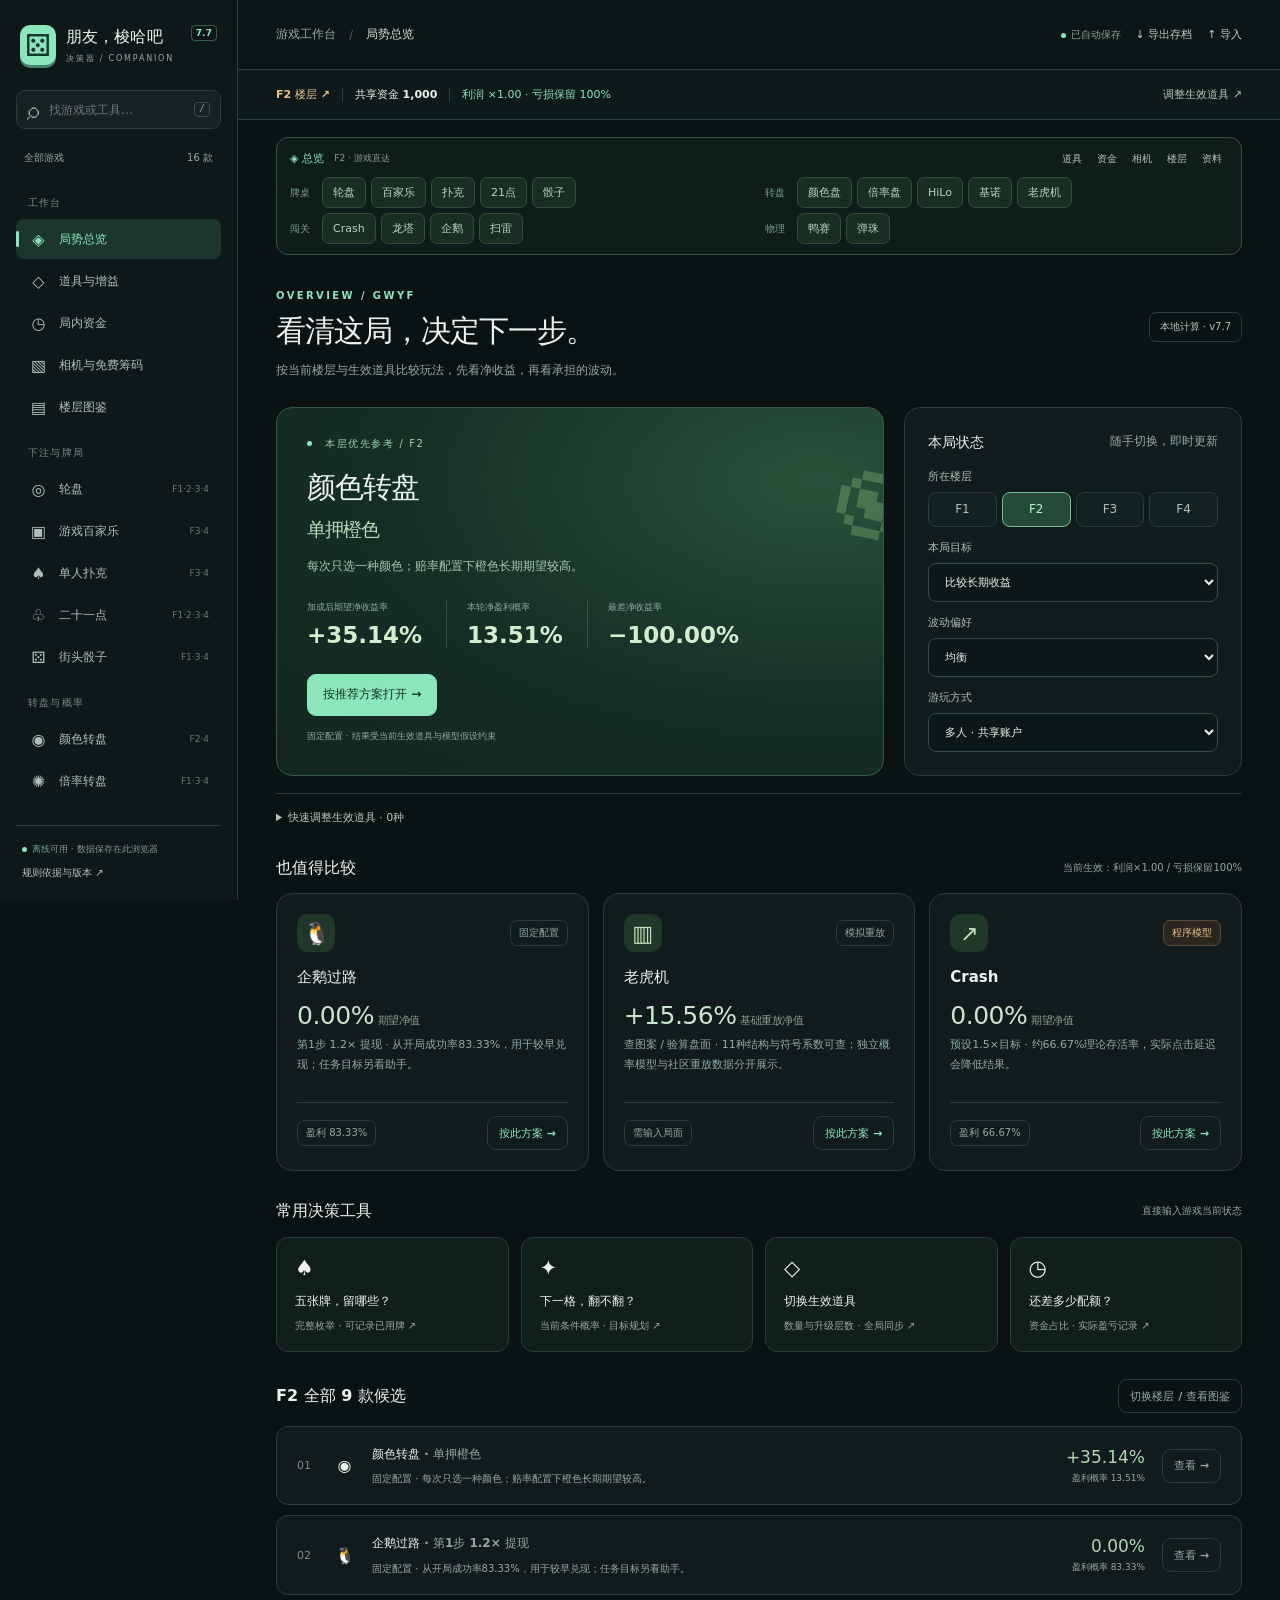
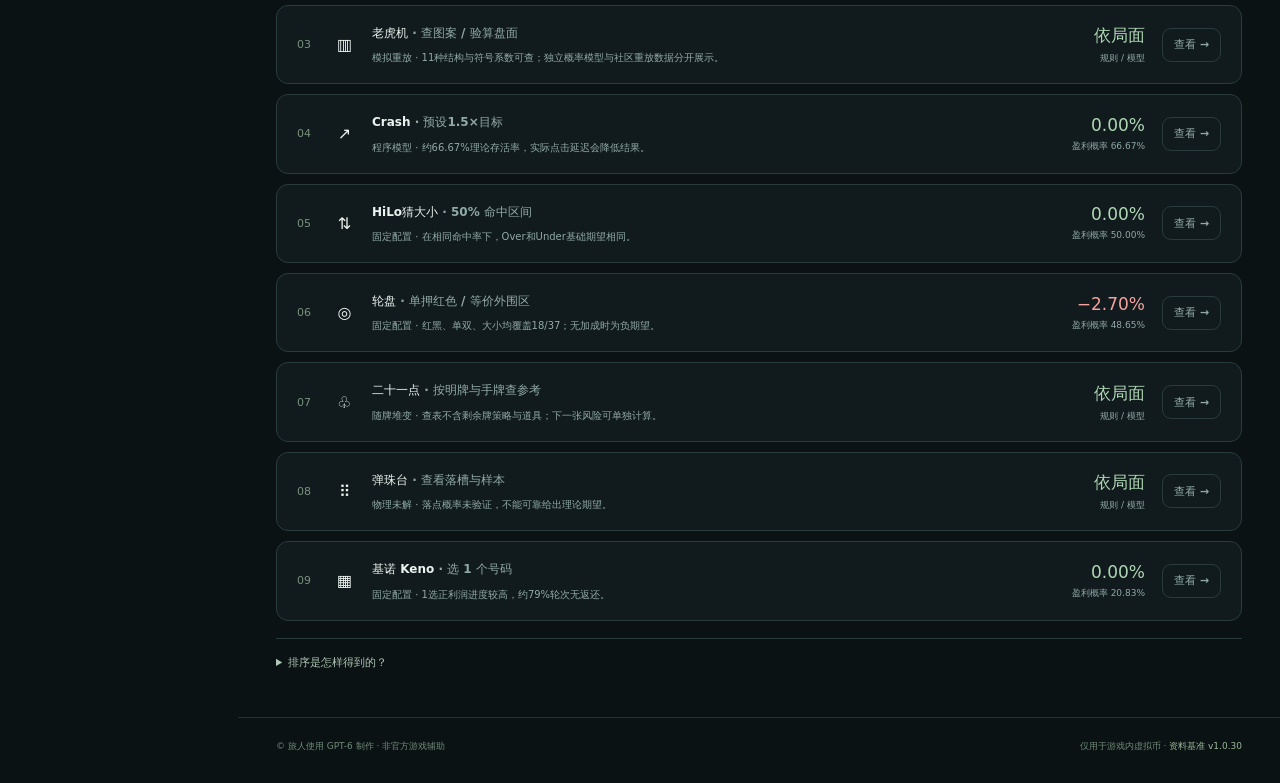
==== commit f6f7a56c: "feat: 发布 v7.7 决策器，汇总 v5.6 以来完整改进 更新在线与离线网页入口，优化手机操作、道具数量、扑克换牌记录和二十一点剩余牌决策及双方归档。 补充老虎机倍率与盘面验算、完整更新日志、" ====
--- a/index.html
+++ b/index.html
@@ -1,303 +1,346 @@
-<!DOCTYPE html>
-<html lang="zh-CN"><head><meta charset="UTF-8"><meta name="viewport" content="width=device-width,initial-scale=1,viewport-fit=cover"><meta name="theme-color" content="#0d1220"><title>朋友，梭哈吧 · 策略决策器 v5.6</title><meta name="description" content="Steam《朋友，梭哈吧》专用虚拟游戏币策略辅助工具；仅分析不可兑换现金的虚拟游戏币、概率与道具收益，不涉及真钱赌博或真实博彩平台。"><meta name="author" content="旅人使用GPT-6制作"><meta name="creator" content="旅人使用GPT-6制作"><meta name="application-name" content="朋友，梭哈吧 · 游戏内策略辅助工具">
-<!-- WORK ATTRIBUTION: 旅人使用GPT-6制作 | GWYF | OFFLINE-STRATEGY-TOOL | Preserve author credit. -->
-<style>
-:root{--work-authorship:"旅人使用GPT-6制作";color-scheme:dark;--bg:#0b101b;--panel:#141d2c;--panel2:#1b273a;--edge:#2d3b50;--text:#f1f5fb;--muted:#99adc7;--mint:#4be4bb;--amber:#ffd180;--red:#ff8e97;--blue:#91b8ff;--shadow:0 15px 55px #0004}*{box-sizing:border-box}html{scroll-behavior:smooth}body{margin:0;background:radial-gradient(ellipse at top,#172942 0%,#0b101b 480px);color:var(--text);font-family:system-ui,-apple-system,"PingFang SC","Microsoft YaHei",sans-serif;font-size:15px}button,select,input{font:inherit}button{cursor:pointer;touch-action:manipulation;-webkit-tap-highlight-color:transparent}button:focus-visible,select:focus-visible,input:focus-visible{outline:2px solid var(--mint);outline-offset:2px}.wrap{max-width:1050px;margin:0 auto;padding:16px 14px 60px}.top{display:flex;gap:10px;align-items:center;justify-content:space-between;margin:8px 0 16px}.eyebrow{font-size:11px;font-weight:800;letter-spacing:2px;color:var(--mint)}h1{margin:2px 0 4px;font-size:clamp(23px,5vw,31px);letter-spacing:-.7px}p{line-height:1.65}.sub{font-size:12px;color:var(--muted);margin:4px 0}.tag{border:1px solid #355969;border-radius:9px;color:#99edd2;font-size:11px;padding:7px;background:#152a35;white-space:nowrap}.tabs{display:flex;gap:8px;overflow-x:auto;scroll-snap-type:x mandatory;padding:0 1px 11px;scrollbar-width:thin}.tab{border:1px solid var(--edge);background:#162137;color:#bfd0e6;flex:0 0 auto;scroll-snap-align:start;border-radius:12px;padding:11px 14px;font-size:13px;font-weight:700;min-height:44px}.tab.active{background:#244337;border-color:#60d0aa;color:#c8ffe8}.layout{display:grid;grid-template-columns:minmax(0,1.15fr) minmax(280px,.85fr);gap:14px;align-items:start}.panel{border:1px solid var(--edge);background:linear-gradient(150deg,#1a2537,#121b2a);border-radius:17px;padding:18px;box-shadow:var(--shadow);min-width:0}.panel h2{font-size:17px;margin:0 0 14px}.panel h3{font-size:14px;margin:17px 0 8px}.label{display:block;color:var(--muted);font-size:12px;margin:12px 0 7px;font-weight:650}.buttons{display:grid;grid-template-columns:repeat(5,1fr);gap:7px}.btn{background:#223149;color:#eef3ff;border:1px solid #3b4b61;border-radius:10px;min-height:45px;font-weight:700;padding:8px 5px}.btn.selected{color:#0b2c23;background:var(--mint);border-color:var(--mint)}.btn.warn{background:#402a31;color:#ffc6cb}.btn.mini{font-size:12px;min-height:38px}.btn.plain{background:#182437;color:#c3d4ec}.btn:disabled{opacity:.35;cursor:not-allowed}.row{display:flex;align-items:center;gap:10px;flex-wrap:wrap}.row>*{min-width:0}.row.split>*{flex:1 1 130px}.field{flex:1 1 125px;min-width:0}.field input,.field select,select,input[type=number]{width:100%;min-height:44px;background:#0f1929;border:1px solid #43566c;border-radius:10px;color:var(--text);padding:9px 10px}.switch{display:flex;align-items:center;gap:8px;font-size:12px;color:#bccce0;padding:6px 0;cursor:pointer}.switch input{accent-color:var(--mint);width:18px;height:18px}.chip{background:#24364d;padding:6px 10px;color:#d8e5f6;border-radius:10px;font-size:12px}.hero{border-radius:16px;background:linear-gradient(140deg,#154838,#1d3643);border:1px solid #396b6a;padding:20px;min-height:160px;display:flex;flex-direction:column;justify-content:center}.hero .over{font-size:11px;color:#a7d8c9;letter-spacing:1.3px;font-weight:800}.hero .big{font-size:clamp(31px,8vw,52px);font-weight:900;letter-spacing:-1px;margin:8px 0;color:#baffdf}.hero .desc{color:#d8f4ec;line-height:1.6;font-size:14px}.hero.stand{background:linear-gradient(135deg,#283956,#172c40);border-color:#4a6d93}.hero.stand .big{color:#c1dbff}.hero.hit{background:linear-gradient(135deg,#213d4e,#173042);border-color:#426d8c}.hero.hit .big{color:#9ce6ff}.hero.double{background:linear-gradient(135deg,#60452a,#332b32);border-color:#806645}.hero.double .big{color:#ffe0a1}.hero.split{background:linear-gradient(135deg,#50356b,#25283c);border-color:#725994}.hero.split .big{color:#d9beff}.hero.alert{background:#472832;border-color:#a65c67}.hero.alert .big{color:#ffd1d6}.stats{display:grid;grid-template-columns:repeat(2,minmax(0,1fr));gap:9px;margin:13px 0}.stat{background:#152133;border:1px solid #2b3e53;border-radius:13px;padding:13px}.stat span{display:block;font-size:11px;color:var(--muted);margin-bottom:5px}.stat strong{display:block;font-size:20px;line-height:1.3;font-variant-numeric:tabular-nums}.note{color:#b3c5db;font-size:12px;line-height:1.65;margin:12px 0 0}.note b{color:#f8dc99}.divider{height:1px;background:#29394c;margin:15px 0}.pill-tabs{display:flex;background:#0e1827;padding:4px;border-radius:12px;gap:4px}.pill-tabs button{flex:1;border:0;background:transparent;color:#bacbe0;border-radius:9px;min-height:40px;font-size:12px;font-weight:700}.pill-tabs button.active{background:#294e45;color:#b9ffe0}.cards-row{display:flex;flex-wrap:wrap;gap:5px;min-height:44px}.playing{display:inline-flex;align-items:center;justify-content:center;background:#f5f7ff;color:#151d30;border-radius:8px;min-width:36px;height:49px;font-weight:900;box-shadow:0 3px 1px #aebaca;font-size:17px;padding:4px}.playing.red{color:#d03747}.playing.matched{background:#bdffe4;box-shadow:0 3px 1px #5fa787}.poker-grid{display:grid;grid-template-columns:repeat(5,minmax(0,1fr));gap:6px}.poker-card{padding:7px 3px;background:#19293e;border:1px solid #36465d;border-radius:12px}.poker-card select{padding:5px 0;border:0;border-radius:6px;background:#293b54;text-align:center;font-size:14px;min-height:35px}.poker-card.good{border-color:#4be4bb;background:#1e4b40}.poker-card .idx{font-size:10px;text-align:center;color:#9bacbf;margin-bottom:5px}.poker-card .hold{font-size:11px;text-align:center;min-height:18px;color:#79dfbb;font-weight:700;margin-top:4px}.full{width:100%}.inline-result{padding:12px;background:#121f30;border:1px solid #33455d;border-radius:12px;margin-top:12px;font-size:13px;line-height:1.65}.foot{font-size:12px;color:#8e9eb2;margin:20px 0}.foot a{color:#96d9ff}.smallgap{margin-top:9px}.valuebar{accent-color:var(--mint);width:100%;height:32px}.hidden{display:none!important}@media(max-width:725px){.layout{grid-template-columns:1fr}.panel{padding:15px}.wrap{padding:14px 11px 45px}.top{margin-top:4px}.tag{display:none}.tab{padding:10px 12px}.hero{min-height:140px}.buttons{gap:6px}.btn{min-height:43px}.stats .stat{padding:10px}.stat strong{font-size:19px}}@media(max-width:365px){.buttons{gap:3px}.btn{font-size:13px}.poker-grid{gap:3px}.poker-card{padding:5px 2px}.poker-card select{font-size:12px}}
-
-.purpose-banner{display:flex;gap:11px;align-items:flex-start;border:1px solid #426e82;border-radius:14px;background:linear-gradient(125deg,#143348,#152938);padding:13px 15px;margin:2px 0 15px;color:#e8f8ff}
-.purpose-icon{font-size:22px;line-height:1.35;flex:none}
-.purpose-banner strong{display:block;font-size:14px;font-weight:850;line-height:1.5;color:#fff}
-.purpose-banner .purpose-caption{font-size:12px;color:#b4e1ed;line-height:1.65;margin-top:4px}
-.work-credit{font-size:11px;color:#91a8bb;white-space:normal}
-@media(max-width:365px){.purpose-banner{padding:12px;gap:8px}.purpose-banner strong{font-size:13px}}
-/* Hidden offline authorship marker: 旅人使用GPT-6制作 */
-/* v2 touch-first additions */
-.has-modal{overflow:hidden}.picker-card{min-height:116px;display:flex;flex-direction:column;justify-content:space-between;align-items:center;touch-action:manipulation;color:var(--text)}.picker-card .idx{font-size:10px}.bigcard{display:flex;flex-direction:column;align-items:center;justify-content:center;background:#f1f5ff;color:#162538;border-radius:8px;min-width:49px;width:82%;height:67px;font-size:27px;font-weight:900}.bigcard span{font-size:20px;margin-top:-8px}.bigcard.red{color:#bf243d}.wheel-modal{position:fixed;inset:0;z-index:900;display:flex;align-items:end;justify-content:center}.wheel-shade{position:absolute;inset:0;background:#000a}.wheel-sheet{position:relative;background:#172234;border:1px solid #425c76;border-radius:22px 22px 0 0;padding:16px max(17px,env(safe-area-inset-right)) max(22px,env(safe-area-inset-bottom));width:100%;max-width:550px;box-shadow:0 0 80px #0007}.sheet-top{display:flex;justify-content:space-between;align-items:center;font-size:16px}.wheel-columns{display:grid;grid-template-columns:1fr 1fr;gap:18px;margin:15px 0}.wheel-title{text-align:center;color:var(--muted);margin-bottom:7px}.wheel-frame{position:relative;height:250px;overflow:hidden;border-radius:14px;background:linear-gradient(180deg,#111b2d,#1b2d42 46%,#1b2d42 54%,#111b2d)}.wheel-list{height:250px;overflow-y:auto;overscroll-behavior:contain;scroll-snap-type:y mandatory;scrollbar-width:none;-webkit-overflow-scrolling:touch;padding-block:100px;position:relative;z-index:2}.wheel-list::-webkit-scrollbar{display:none}.wheel-option{display:block;width:100%;height:50px;flex-shrink:0;scroll-snap-align:center;border:0;background:transparent;color:#c3d4e8;font-size:23px;font-weight:750}.wheel-option:focus-visible{outline-offset:-3px}.wheel-center{position:absolute;z-index:1;top:100px;left:5px;right:5px;height:50px;border-block:1px solid #75b9d0;background:#567e8a1b;pointer-events:none;border-radius:7px}.wheel-preview{text-align:center;margin:-4px 0 12px}.wheel-preview strong{font-size:24px;margin-left:10px}.rank-banner{border:1px solid #335069;background:#122435;border-radius:14px;padding:14px;margin:8px 0 14px}.two-tabs{display:grid;grid-template-columns:repeat(2,minmax(0,1fr));gap:8px}.two-tabs .btn{min-height:46px}.inventory{display:grid;grid-template-columns:repeat(2,minmax(0,1fr));gap:8px}.inv-item{border:1px solid #36475d;background:#172638;border-radius:12px;min-height:64px;padding:9px;text-align:left;display:flex;justify-content:space-between;align-items:center;color:var(--text);gap:8px}.inv-item.on{background:#1a463e;border-color:#55d1a8}.inv-item b{font-size:13px;display:block}.inv-item small{font-size:11px;color:#a4b7ca;display:block;margin-top:4px}.count{min-width:30px;padding:5px 7px;border-radius:8px;background:#0f1a28;border:1px solid #496274;text-align:center;font-weight:800}.ranking{display:flex;flex-direction:column;gap:8px}.ranking-card{border:1px solid #34495f;background:#172637;border-radius:14px;padding:13px}.ranking-card.toprank{border-color:#659d8f;background:linear-gradient(125deg,#224439,#182738)}.ranking-head{display:flex;gap:8px;align-items:center;justify-content:space-between;flex-wrap:wrap}.rank-num{font-weight:900;color:#ffd98a;font-size:21px}.rank-name{font-weight:800;font-size:16px;flex:1;min-width:130px}.tier{font-size:11px;border:1px solid #63738a;padding:4px 8px;border-radius:7px;color:#c9d8e8;font-weight:800}.tier.S{color:#ffd98a;border-color:#b18a4d}.tier.A{color:#a3f7d8;border-color:#4a9879}.tier.B{color:#a7c7ff}.ranking-card p{font-size:12px;color:#b7cde2;margin:7px 0}.micro{font-size:11px;color:#92aac4}.inline-tags{display:flex;gap:5px;flex-wrap:wrap;margin-top:7px}.tiny{font-size:11px;padding:3px 7px;border-radius:6px;background:#263d50;color:#c2d7ed}.tool-link{display:inline-block;border:1px solid #446982;padding:7px 9px;border-radius:8px;margin-top:8px;color:#b8ebfb;background:#192b3f;font-size:12px}.switchline{display:flex;align-items:center;justify-content:space-between;gap:10px;margin:10px 0}.wide-select{background:#101b2a;border:1px solid #46556f;padding:9px;border-radius:10px;color:#e6f1ff;min-height:45px;max-width:100%}details.guide{background:#101d2e;border-radius:12px;border:1px solid #334860;padding:10px;margin:10px 0}details.guide summary{cursor:pointer;font-weight:750}.guide p{font-size:12px}.empty-inv{font-size:12px;color:var(--muted)}@media(max-width:400px){.picker-card .bigcard{min-width:38px;height:59px;font-size:22px}.picker-card .bigcard span{font-size:17px}.poker-grid{gap:4px}.picker-card{padding:6px 2px}.inventory{gap:6px}.inv-item{padding:8px 7px}.inv-item b{font-size:12px}}@media(min-width:730px){.wheel-modal{align-items:center}.wheel-sheet{border-radius:22px}}
-
-/* v3.1 verified floor catalog and separate multiplier Wheel of Fortune */
-.grid-floor{display:grid;grid-template-columns:repeat(4,minmax(0,1fr));gap:7px;margin:14px 0}.floor-tile{min-height:86px;border:1px solid #3b5166;border-radius:12px;background:#172538;color:#fff;display:flex;flex-direction:column;justify-content:center;align-items:center;gap:2px;cursor:pointer;touch-action:manipulation}.floor-tile.selected{border-color:#55d8b2;background:#245446}.floor-tile b{font-size:12px;color:#adc3d4}.floor-tile strong{font-size:24px;font-variant-numeric:tabular-nums}.floor-tile small{font-size:10px;color:#b7cbda}.floor-list{display:flex;flex-direction:column;gap:8px}.floor-entry{display:flex;align-items:center;justify-content:space-between;gap:8px;padding:12px;border-radius:12px;background:#1a2b3d;border:1px solid #354d65}.floor-entry b{font-size:13px}.floor-entry .btn{white-space:nowrap}.floor-flag.yes{color:#7ff1be;font-weight:900}.floor-flag.no{color:#64778d}.floor-matrix-scroll{overflow-x:auto}.floor-matrix{min-width:330px}.floor-matrix th:first-child,.floor-matrix td:first-child{max-width:170px;min-width:155px}.floor-matrix td:first-child{font-size:12px;line-height:1.5}@media(max-width:380px){.floor-entry{padding:9px 7px}.floor-entry b{font-size:12px}.grid-floor{gap:5px}}
-/* v3: Dragon/Penguin cash-out ladder and touch roulette felt */
-.ladder-table{border-collapse:collapse;width:100%;font-size:12px;font-variant-numeric:tabular-nums}.ladder-table th,.ladder-table td{text-align:right;border-bottom:1px solid #304159;padding:11px 6px}.ladder-table th:first-child,.ladder-table td:first-child{text-align:left}.ladder-table th{color:#9db8cc;font-size:11px}.ladder-current{background:#245045;color:#c4ffe4;font-weight:750}.r-toolbar{display:flex;flex-wrap:wrap;align-items:flex-end;gap:10px;padding:10px;margin:12px 0 4px;border-radius:12px;background:#0d1826;border:1px solid #344c58}.r-base{flex:1 1 105px;font-size:12px;color:#a8bed0}.r-base input{display:block;width:100%;margin-top:5px;min-height:40px;background:#16283b;color:#fff;border:1px solid #466176;border-radius:9px;padding:7px 9px}.r-chip-buttons{display:grid;grid-template-columns:repeat(4,minmax(0,1fr));gap:5px;flex:2 1 190px}.r-chip-select{border:2px solid #748ba5;border-radius:50%;aspect-ratio:1/1;max-height:50px;min-height:42px;background:radial-gradient(circle,#335270 49%,#294055 50%);font-weight:900;color:#ebf2fc;box-shadow:inset 0 0 0 3px #183348}.r-chip-select.selected{color:#172b25;border-color:#deffd6;background:radial-gradient(circle,#84eed4 50%,#35a990 51%);box-shadow:0 0 0 2px #2e936f88,inset 0 0 0 3px #d0ffee}.r-status{font-size:11px;line-height:1.5;color:#adcae2;margin:9px 0 10px}.r-status strong{color:#aafbd9}.roulette-table{background:linear-gradient(130deg,#0d583a,#114832);border:2px solid #b99550;border-radius:14px;padding:12px 7px 14px;overflow:hidden;box-shadow:inset 0 0 18px #052e2080}.roulette-grid{display:grid;grid-template-columns:28px repeat(12,minmax(0,1fr)) 37px;grid-template-rows:repeat(3,45px);gap:2px;min-width:0}.roulette-grid>div{min-width:0;min-height:0}.roulette-grid .r-zero{grid-column:1;grid-row:1 / 4}.r-cell{width:100%;height:100%;position:relative;display:flex;align-items:center;justify-content:center;flex-direction:column;line-height:1.15;border:1px solid #c7d4c8;background:#174d35;color:white;font-weight:750;min-height:40px;padding:2px 0;font-size:11px;border-radius:2px;touch-action:manipulation}.r-cell.r-red{background:#a52d3a}.r-cell.r-black{background:#162130}.r-cell.r-zero-cell{background:#107451;font-size:16px}.r-cell.r-out{background:#136448;border-color:#91bbaa;font-size:10px;letter-spacing:-.1px}.r-cell.r-outred{background:#a52d3a}.r-cell.r-outblack{background:#162130}.r-cell.r-bet-on{outline:2px solid #f7d881;outline-offset:-2px}.r-cell:active{filter:brightness(1.4)}.r-chip{position:absolute;z-index:4;bottom:-2px;right:-2px;border-radius:100px;display:flex;align-items:center;justify-content:center;min-width:17px;max-width:36px;min-height:17px;padding:0 3px;background:#ffe8a3;color:#162332;border:2px dashed #a86f31;box-shadow:0 2px 3px #1117;font-weight:900;font-size:9px;pointer-events:none;white-space:nowrap}.roulette-dozens{display:grid;grid-template-columns:repeat(3,minmax(0,1fr));gap:2px;margin:4px 39px 0 30px;height:43px}.roulette-outside{display:grid;grid-template-columns:repeat(6,minmax(0,1fr));gap:2px;margin-top:5px;height:46px}.r-wagers{display:flex;flex-direction:column;gap:5px;margin-top:10px}.r-wager-row{display:flex;align-items:center;justify-content:space-between;border-bottom:1px solid #2b4352;padding:7px 0;gap:10px;font-variant-numeric:tabular-nums}.r-wager-row small{color:#92acb5}.r-remove{min-width:28px;min-height:28px;border:1px solid #725864;border-radius:8px;margin-left:9px;background:#402934;color:#ffb2a9}.r-outcomes{display:grid;grid-template-columns:repeat(5,minmax(0,1fr));gap:5px;margin-top:12px}.r-outcome{text-align:center;display:flex;flex-direction:column;gap:3px;border:1px solid #47607a;background:#1d2a3d;padding:7px 2px;border-radius:8px}.r-outcome small{font-size:10px;white-space:nowrap;font-variant-numeric:tabular-nums}.r-outcome.win{border-color:#40856a;color:#9af1b9}.r-outcome.lose{color:#ffa6ac}.r-outcome.draw{color:#eee1a8}@media(max-width:425px){.roulette-table{padding:10px 4px}.roulette-grid{grid-template-columns:24px repeat(12,minmax(0,1fr)) 29px;grid-template-rows:repeat(3,42px);gap:1px}.r-cell{font-size:10px;border-width:1px}.r-cell.r-out{font-size:9px}.roulette-dozens{margin-left:25px;margin-right:30px}.r-chip{min-width:15px;min-height:15px;font-size:8px}.r-outcomes{grid-template-columns:repeat(4,minmax(0,1fr))}}@media(max-width:350px){.roulette-grid{grid-template-columns:22px repeat(12,minmax(0,1fr)) 27px}.roulette-dozens{margin-left:23px;margin-right:28px}.r-cell{font-size:9px}.r-cell.r-out{font-size:8px}}
-
-/* Baccarat: touch-first table, same stake controls as Roulette */
-.bacc-board{background:linear-gradient(145deg,#0e513e,#10382e);border:2px solid #c0a26a;border-radius:16px;padding:16px 12px 12px;box-shadow:inset 0 0 26px #041f1b8c;min-width:0}
-.bacc-brand{font-size:11px;font-weight:900;letter-spacing:2px;text-align:center;color:#d7f6eb;padding:0 0 14px}
-.bacc-areas{display:grid;grid-template-columns:1fr 1fr;gap:9px}
-.bacc-spot{position:relative;display:flex;align-items:center;justify-content:center;flex-direction:column;gap:7px;min-height:116px;padding:12px 5px;background:linear-gradient(145deg,#205e4c,#104a3d);color:#f3fffa;border:2px solid #bed0ae;border-radius:14px;font-weight:900;touch-action:manipulation}
-.bacc-spot b{font-size:20px}.bacc-spot small{font-size:11px;font-weight:550;color:#cbe4d9}.bacc-spot:active{filter:brightness(1.25)}.bacc-spot.selected{border-color:#ffe39b;box-shadow:0 0 0 2px #c49f64a3,inset 0 0 14px #eed36b22}
-.bacc-spot.tie{grid-column:1 / 3;min-height:96px;background:linear-gradient(120deg,#31516b,#294554)}
-.bacc-spot .r-chip{bottom:5px;right:7px;min-width:24px;min-height:24px;font-size:10px}
-.bacc-spot .bacc-prob{font-weight:800;color:#fbe3a6}
-.bacc-hands{display:grid;grid-template-columns:1fr 1fr;gap:10px;margin-top:10px}
-.bacc-hand{background:#152538;border:1px solid #3c526b;border-radius:12px;padding:11px 8px;text-align:center;min-width:0}
-.bacc-hand.won{border-color:#75dea9;background:#1a4537}.bacc-hand h4{margin:0 0 9px;font-size:13px;color:#b8cae2}
-.bacc-card{display:inline-flex;justify-content:center;align-items:center;background:#fff9ec;color:#181b24;border-radius:6px;font-size:15px;font-weight:850;width:38px;height:55px;margin:0 2px 5px;box-shadow:1px 2px 3px #0006}
-.bacc-card.red{color:#c32d45}.bacc-score{font-weight:850;color:#b6f4d2;margin-top:5px}
-@media(max-width:390px){.bacc-board{padding:12px 7px}.bacc-spot{min-height:107px}.bacc-spot b{font-size:17px}.bacc-card{width:33px;height:49px;font-size:14px}.bacc-hand{padding:9px 3px}}
-
-/* v4 portfolio and decision modeling */
-.strategy-preset{display:grid;grid-template-columns:repeat(2,minmax(0,1fr));gap:7px}.strategy-preset .btn{min-height:52px;font-size:12px;padding:8px 5px}
-.model-strip{display:flex;flex-wrap:wrap;gap:6px;margin:10px 0}.model-choice{border-radius:10px;border:1px solid #4a6076;background:#142638;padding:10px;color:#d1e5fa;font-size:12px;flex:1;min-width:130px;cursor:pointer}.model-choice.active{background:#20473d;color:#d0ffe8;border-color:#57cda4}.model-choice b{display:block}.summary-ev{border:1px solid #55aa8e;background:#193c34;border-radius:14px;padding:15px;margin-bottom:12px}.summary-ev .kicker{font-size:11px;color:#b1f2da;font-weight:800}.summary-ev .amount{font-size:30px;font-weight:900;color:#baffe7;font-variant-numeric:tabular-nums}.summary-ev .micro{color:#cceddf}.rank-stat{display:flex;gap:5px;flex-wrap:wrap;margin:8px 0}.rank-stat span{background:#1e3b3a;border:1px solid #456b63;border-radius:8px;padding:5px 8px;color:#b2f1db;font-size:11px}.rank-stat .uncertain{background:#322c29;color:#f9d4a8;border-color:#665342}.side-by-side{display:grid;grid-template-columns:1fr 1fr;gap:8px}.side-by-side>div{background:#16283a;border:1px solid #3a5065;border-radius:10px;padding:11px}.teal{color:var(--mint)}.warning-v4{border:1px solid #7d6041;background:#302719;border-radius:11px;padding:11px;font-size:12px;line-height:1.65;color:#ffe1b2}.method-note{border-left:3px solid #53bda1;padding:5px 10px;font-size:12px;color:#b5d5d1;margin:10px 0}.negative{color:#ffb7ba!important}.tiny-btn{font-size:11px!important;min-height:36px!important}
-@media(max-width:390px){.strategy-preset{gap:5px}.strategy-preset .btn{font-size:11px}.model-choice{padding:8px}.summary-ev .amount{font-size:26px}}
-
-.rec-action{background:#132d30;border:1px solid #346460;border-radius:10px;padding:11px 12px;margin:10px 0}.rec-action strong{color:#9ff2db}.rec-action .instruction{line-height:1.7;margin:6px 0;color:#ecf5ff}.rec-math{display:flex;gap:6px;flex-wrap:wrap;margin-top:8px}.rec-math span{border:1px solid #4d6779;background:#1c3442;border-radius:8px;font-size:11px;padding:6px;color:#d1f5e3}.rec-math .risk{border-color:#755c47;color:#ffe0ac}.rec-stamp{font-size:11px;color:#bcd1e2;line-height:1.6}.rec-lead{border-left:3px solid #65d4bb;padding:10px;margin:9px 0}.small-pill{background:#2f3e53;border-radius:7px;padding:4px 7px;font-size:10px}
-
-.sync-items{margin-bottom:10px}.sync-items .inventory{grid-template-columns:repeat(2,minmax(0,1fr))}.sync-items .inv-item{min-width:0}.buff-quick{background:#15382f;color:#adeccc;padding:9px 12px;border-radius:10px;font-size:13px;margin:8px 0 12px;line-height:1.5}.ranking .note{margin-top:4px}.ranking .rec-action{padding:10px}.ranking .rec-action .instruction{line-height:1.48}.ranking .rec-stamp{display:none}
-.inventory .inv-item>span:first-child{min-width:0;overflow-wrap:anywhere}.inventory .inv-item .count{flex:0 0 auto;min-width:26px;padding:4px 5px}.inventory .inv-item{gap:4px}
-</style></head><body><div class="wrap" data-creation-signature="旅人使用GPT-6制作"><header class="top"><div><div class="eyebrow">GWYF · MOBILE COMPANION</div><h1>🎲 朋友，梭哈吧 <span style="color:var(--mint)">策略决策器</span></h1><div class="sub">点一下输入局面，马上获得行动与概率提示 · 完全离线</div></div><div class="tag">2026 · v5.6 · v1.0.30 资料</div></header>
-<section class="purpose-banner" role="note" aria-label="适用范围声明">
-  <span class="purpose-icon" aria-hidden="true">🎮</span><div>
-    <strong>Steam《朋友，梭哈吧》· 游戏内策略辅助工具</strong>
-    <div class="purpose-caption">仅用于分析不可兑换现金的虚拟游戏币、游戏概率和道具收益；不涉及真钱赌博或真实博彩平台。</div>
-  </div>
-</section>
-<template id="attribution-backup" data-author="旅人" data-assisted-by="GPT-6">旅人使用GPT-6制作</template>
-<nav id="tabs" class="tabs" aria-label="选择小游戏"></nav><main class="layout"><section id="controls" class="panel"></section><section id="results" class="panel"></section></main><footer class="foot"><span class="work-credit" aria-label="制作署名">© 旅人使用 GPT-6 制作 · 非官方</span> · <a href="https://gwyfguides.com/items" target="_blank">道具攻略</a> · <a href="https://gwyfguides.com/games/slots" target="_blank">老虎机资料</a></footer></div>
-<script>
-(()=>{'use strict';
-const __creatorSignature=Object.freeze({author:'旅人',assistant:'GPT-6',credit:'旅人使用GPT-6制作',project:'GWYF-Offline-Companion'});
-const tabs=[['recommend','🏆 游戏推荐'],['roulette','🎯 轮盘'],['baccarat','🎴 游戏百家乐'],['poker','♠ 单人扑克'],['bj','🃏 二十一点'],['craps','🎲 街头骰子'],['money','🌈 颜色转盘 F2'],['fortune','🎡 倍率转盘 F1'],['hilo','⚖ 猜大小'],['crash','🚀 Crash'],['floors','🏢 楼层图鉴'],['items','🎒 道具排行'],['dragon','🐉 爬龙塔'],['penguin','🐧 企鹅跳冰块'],['mines','💣 扫雷']];
-const state={tab:'recommend',b:{mode:'quick',type:'hard',hard:16,soft:7,pair:'8',dealer:'10',cards:['10','6'],double:true,first:true,h17:false},pk:{cards:[['A','♠'],['A','♥'],['6','♦'],['9','♣'],['Q','♠']],hold:null,ev:null,running:false},mines:{mine:10,k:3},hilo:{threshold:50,side:'under'},money:{color:'orange'},fortune:{},crash:{target:2,profit:1,refund:0},dragon:{rows:3},penguin:{step:2},roulette:{base:10,multiple:1,wagers:[],last:null},baccarat:{base:10,multiple:1,wagers:[],last:null},craps:{phase:0,point:0,left:3,msg:''},build:{floor:2,goal:'money',risk:'normal',team:'group',owned:{},showAll:false,sort:'rank',settlement:'pooled',rouletteStrategy:'six',baccaratStrategy:'bothquarter'}};
-const $=id=>document.getElementById(id),fmt=(x,n=2)=>Number.isFinite(x)?Number(x).toLocaleString('zh-CN',{maximumFractionDigits:n,minimumFractionDigits:n}):'—',pct=(x,n=2)=>fmt(x*100,n)+'%', num=x=>Math.max(0,Number(x)||0),lim=(x,a,b)=>Math.max(a,Math.min(b,x)),highlight=(v,active)=>v===active?'selected':'',stat=(a,b)=>`<div class="stat"><span>${a}</span><strong>${b}</strong></div>`,hero=(type,title,desc,subtitle='实时建议')=>`<div class="hero ${type}"><div class="over">${subtitle}</div><div class="big">${title}</div><div class="desc">${desc}</div></div>`,result=(title,inner)=>`<h2>${title}</h2>${inner}`;
-function signedMoney(x){return (x>1e-9?'+':x< -1e-9?'−':'')+fmt(Math.abs(x),2);}
-function renderNav(){const nav=$('tabs'),oldLeft=nav.scrollLeft;nav.innerHTML=tabs.map(([id,name])=>`<button class="tab ${state.tab===id?'active':''}" data-tab="${id}" aria-current="${state.tab===id?'page':'false'}">${name}</button>`).join('');nav.scrollLeft=oldLeft;const active=nav.querySelector('.tab.active');if(active){const left=active.offsetLeft-nav.offsetLeft,right=left+active.offsetWidth;if(left<nav.scrollLeft)nav.scrollLeft=Math.max(0,left-12);else if(right>nav.scrollLeft+nav.clientWidth)nav.scrollLeft=right-nav.clientWidth+12;}}
-function render(){const prevOpen=!!document.querySelector('details.sync-items[open]');renderNav();({recommend:drawRecommend,floors:drawFloors,items:drawItems,bj:drawBJ,poker:drawPoker,mines:drawMines,fortune:drawFortune,money:drawMoney,hilo:drawHiLo,crash:drawCrash,dragon:drawDragon,penguin:drawPenguin,roulette:drawRoulette,baccarat:drawBaccarat,craps:drawCraps})[state.tab]();if(!['recommend','items'].includes(state.tab))$('controls').insertAdjacentHTML('afterbegin',`<details class="guide sync-items"><summary>🎒 已有道具 ${guideItems.filter(it=>owned(it.id)).length} 种 · 点此同步修改</summary>${inventoryPicker()}</details>${['roulette','baccarat'].includes(state.tab)?'':`<div class="buff-quick">${shortBuff()}</div>`}`);const p=document.querySelector('details.sync-items');if(p&&prevOpen)p.open=true;}
-function shortBuff(){const b=buffState();return '🎲 最终利润加成 ×'+fmt(b.a*(1+b.cameraRate),2)+' · '+(b.b===0?'亏损归零':'损失保留 '+pct(b.b));}
-function btnGroup(values,selected,fn,cols){return `<div class="buttons" style="grid-template-columns:repeat(${cols||5},minmax(0,1fr))">${values.map(v=>`<button class="btn ${highlight(String(v[0]),String(selected))}" data-cmd="${fn}" data-val="${v[0]}">${v[1]}</button>`).join('')}</div>`;}
-const dvals=['2','3','4','5','6','7','8','9','10','A'];const valItems=dvals.map(v=>[v,v]);
-function bjRaw(cards){let total=0,aces=0;for(const c of cards){if(c==='A'){total++;aces++}else total+=['J','Q','K'].includes(c)?10:Number(c)}if(aces&&total+10<=21)return {total:total+10,soft:true};return {total,soft:false};}
-function bjSituation(){const b=state.b;if(b.mode==='cards'){const r=bjRaw(b.cards);return {...r,pair:b.cards.length===2&&b.cards[0]===b.cards[1]?b.cards[0]:null,two:b.cards.length===2,labels:b.cards.join(' + ')}}if(b.type==='hard')return {total:b.hard,soft:false,pair:null,two:b.first,labels:`硬 ${b.hard}`};if(b.type==='soft')return {total:11+Number(b.soft),soft:true,pair:null,two:b.first,labels:`A + ${b.soft}`};const p=b.pair;return {total:p==='A'?12:Number(p)*2,soft:p==='A',pair:p,two:true,labels:`${p} + ${p}`};}
-function bjBase(s,dealer,h17){const d=dealer==='A'?11:Number(dealer),t=s.total;if(t>21)return ['B','已超过 21 点（爆牌）。'];if(t===21)return ['S','已经是 21 点，停牌即可。'];if(s.soft){if(t>=20)return ['S','软 20 或更高不再冒险。'];if(t===19){if(h17&&d===6)return ['DS','H17 规则下，软 19 对庄家 6 可考虑加倍。'];return ['S','软 19 停牌。']}if(t===18){if((h17&&d>=2&&d<=6)||(!h17&&d>=3&&d<=6))return ['DS','软 18 遇到庄家弱明牌，适合加倍；不能加倍则停牌。'];if(d===2||d===7||d===8)return ['S','软 18 对此明牌以停牌更合适。'];return ['H','庄家明牌较强，软 18 可继续要牌。']}if(t===17){if(d>=3&&d<=6||(h17&&d===2))return ['DH','软 17 对弱明牌加倍，无法加倍就要牌。'];return ['H','软 17 可继续安全改善点数。']}if(t===15||t===16){if(d>=4&&d<=6)return ['DH','软 15/16 对 4–6 加倍，无法加倍就要牌。'];return ['H','目前点数不够，继续要牌。']}if(t===13||t===14){if(d>=5&&d<=6)return ['DH','软 13/14 对 5–6 加倍，无法加倍就要牌。'];return ['H','软手低点数，继续要牌。']}return ['H','继续要牌。'];}
-if(t>=17)return ['S','硬 17 以上停牌。'];if(t>=13)return [d<=6?'S':'H',d<=6?'庄家 2–6 较弱，停牌等待庄家补牌。':'庄家 7–A 较强，硬 13–16 要牌改善。'];if(t===12)return [d>=4&&d<=6?'S':'H','硬 12 只对庄家 4、5、6 停牌。'];if(t===11)return [d!==11||h17?'DH':'H','硬 11 通常加倍（S17 对 A 要牌）。'];if(t===10)return [d>=2&&d<=9?'DH':'H','硬 10 对庄家 2–9 加倍。'];if(t===9)return [d>=3&&d<=6?'DH':'H','硬 9 对庄家 3–6 加倍。'];return ['H','总点数偏低，继续要牌。'];}
-function bjDecision(){const b=state.b,s=bjSituation();let [code,why]=bjBase(s,b.dealer,b.h17);
-if(code==='DH'||code==='DS'){if(b.double&&s.two){return {code:'D',why,alternative:code==='DH'?'要牌':'停牌',s}}return {code:code==='DH'?'H':'S',why:why+' 当前不能加倍，已切换备用动作。',alternative:'',s};}
-return {code,why,alternative:'',s};}
-const bjMap={H:['hit','要牌 HIT'],S:['stand','停牌 STAND'],D:['double','加倍 DOUBLE'],B:['alert','已爆牌 BUST']};
-function drawBJ(){const b=state.b,x=bjDecision(),s=x.s;const rnames={hard:'硬手',soft:'A 软手',pair:'对子'};
-let input=`<h2>🃏 二十一点 · 要牌 / 停牌 / 加倍</h2><div class="pill-tabs"><button data-cmd="bmode" data-val="quick" class="${b.mode==='quick'?'active':''}">点数快捷查表</button><button data-cmd="bmode" data-val="cards" class="${b.mode==='cards'?'active':''}">逐张输入手牌</button></div>`;
-if(b.mode==='quick'){input+=`<span class="label">我的手牌类型</span>${btnGroup(Object.keys(rnames).map(v=>[v,rnames[v]]),b.type,'btype',3)}<span class="label">${b.type==='hard'?'当前硬点数':b.type==='soft'?'A + 另一张（或其余牌合计）':'两张同点数（按普通手牌判断）'}</span>`;
-if(b.type==='hard')input+=btnGroup(Array.from({length:18},(_,i)=>[String(i+4),String(i+4)]),String(b.hard),'bhard',6);
-if(b.type==='soft')input+=btnGroup(Array.from({length:9},(_,i)=>[String(i+2),'A+'+(i+2)]),String(b.soft),'bsoft',3);
-if(b.type==='pair')input+=btnGroup(['A','2','3','4','5','6','7','8','9','10'].map(v=>[v,v==='10'?'10/J/Q/K':v+'+'+v]),b.pair,'bpair',5);
-if(b.type!=='pair')input+=`<label class="switch"><input type="checkbox" data-check="bfirst" ${b.first?'checked':''}/>仍是初始两张牌（可以加倍）</label>`;
-}else{input+=`<span class="label">输入自己的牌 · 按顺序点选（最多 12 张）</span><div class="cards-row">${b.cards.map(c=>`<span class="playing ${['♥','♦'].includes(c)?'red':''}">${c}</span>`).join('')}</div><div class="smallgap">${btnGroup(['A','2','3','4','5','6','7','8','9','10','J','Q','K'].map(v=>[v,v]),'','add',7)}</div><div class="row smallgap"><button class="btn plain" data-cmd="undo">↩ 撤销一张</button><button class="btn plain" data-cmd="resetbj">重置手牌</button></div>`;}
-input+=`<span class="label">庄家明牌（看得到的那张）</span>${btnGroup(valItems,b.dealer,'dealer',5)}<div class="divider"></div><h3>桌面规则 / 当前可用操作</h3><div class="row split"><label class="switch"><input type="checkbox" data-check="bdouble" ${b.double?'checked':''}/> 允许加倍</label><label class="switch"><input type="checkbox" data-check="bh17" ${b.h17?'checked':''}/> 庄家软17继续要牌（H17）</label></div><p class="note">只给要牌／停牌／加倍建议，<b>不使用分牌</b>。默认采用庄家软17停牌（S17），可在上方改成 H17 的基础策略；本游戏是单副跨回合持续消耗的 52 张牌、Natural 3×，实际最优动作可能因剩余牌而变。</p>`;
-$('controls').innerHTML=input;
-let [cls,name]=bjMap[x.code];const sdetail=`${s.labels} · ${s.soft?'软':'硬'} ${s.total} 点 · 庄家 ${b.dealer}`;
-$('results').innerHTML=result('本手最优基础动作',hero(cls,name,x.why))+`<div class="stats">${stat('当前点数',s.total+(s.soft?' · 软':''))}${stat('庄家明牌',b.dealer)}${stat('加倍条件',b.double&&s.two?'满足':'不可用')}</div><div class="inline-result">${sdetail}${x.alternative?`<div>若不能加倍：<b>${x.alternative}</b></div>`:''}<div style="margin-top:7px">提示：拿到第三张牌后请关闭“初始两张”，或切换到“逐张输入手牌”。</div></div><p class="note">A 可按 11 计且不爆牌时为软手。8+8 按硬 16，A+A 按软 12；5+5 按硬 10，10+10 按硬 20。基础查表不能代表实时剩余牌最优解。</p>`;}
-function bjChange(cmd,v){const b=state.b;if(cmd==='bmode')b.mode=v;else if(cmd==='btype')b.type=v;else if(cmd==='bhard')b.hard=+v;else if(cmd==='bsoft')b.soft=+v;else if(cmd==='bpair')b.pair=v;else if(cmd==='dealer')b.dealer=v;else if(cmd==='add'&&b.cards.length<12)b.cards.push(v);else if(cmd==='undo')b.cards.pop();else if(cmd==='resetbj')b.cards=[];render();}
-function drawHiLo(resultOnly=false){const h=state.hilo;const chance=(h.side==='under'?h.threshold:100-h.threshold)/100;if(!resultOnly)$('controls').innerHTML=`<h2>⚖ HiLo · 高低猜测</h2><span class="label">概率分割点 <b id="hlval" style="color:var(--mint)">${h.threshold}%</b></span><input type="range" class="valuebar" min="1" max="99" value="${h.threshold}" data-range="threshold"><span class="label">下注方向</span>${btnGroup([['under','低于阈值 Under'],['over','高于阈值 Over']],h.side,'side',2)}<p class="note">本游戏是连续概率阈值的 Over/Under，不是猜下一张扑克牌。所选边胜率 = 阈值或其补数。</p>`;$('results').innerHTML=result('概率与行动',hero('stand',`${pct(chance,0)} 胜率`,`理论基础总返还率约 100%。两侧在相同概率时，期望收益相同；胜率越高，倍率越低。`,'当前所选方向'))+`<div class="stats">${stat('理论毛倍率',fmt(1/chance,3)+'×')}${stat('失败概率',pct(1-chance))}${stat('最终期望净收益率',pct(singleSettlement(chance,1/chance).roi))}${stat('所选方向',h.side==='under'?'低于阈值':'高于阈值')}</div><div class="inline-result">${chance>=.6?'较高命中率，但不保证赢；适合尝试低波动。':chance<=.25?'高风险倍率：连续失败十分常见。':'中等风险。'}<br>同样的 20% 胜率：Under 20% 和 Over 80% 的基础倍率均约 5×。</div>`;}
+<!doctype html>
+<html lang="zh-CN">
+<head>
+<meta charset="utf-8">
+<meta name="viewport" content="width=device-width,initial-scale=1,viewport-fit=cover">
+<meta name="theme-color" content="#0b1213">
+<link rel="icon" href="data:image/svg+xml,%3Csvg xmlns=%27http://www.w3.org/2000/svg%27 viewBox=%270 0 50 50%27%3E%3Crect width=%2750%27 height=%2750%27 rx=%2712%27 fill=%27%238ce6bd%27/%3E%3Ctext x=%2725%27 y=%2737%27 text-anchor=%27middle%27 font-size=%2739%27 fill=%27%23173e32%27%3E%E2%9A%84%3C/text%3E%3C/svg%3E">
+<meta name="description" content="《朋友，梭哈吧》离线游戏决策器。16款小游戏、精确概率、扑克换牌、道具状态和局内资金规划。">
+<meta name="author" content="旅人使用GPT-6制作">
+<title>朋友，梭哈吧 · 决策器 7.7</title>
+<style>@charset "UTF-8";
+:root{color-scheme:dark;--bg:#0b1213;--surface:#111b1d;--surface2:#172426;--surface3:#1c2c2d;--border:#293b3d;--ink:#ecf3ef;--muted:#91aaa7;--mint:#8ce6bd;--mint-dark:#173e32;--gold:#eac48c;--red:#f5a39f;--blue:#9dc5e3;--radius:16px;font-family:Inter,"Noto Sans CJK SC","PingFang SC","Microsoft YaHei",system-ui,sans-serif;font-size:14px;font-synthesis:none}
+*{box-sizing:border-box}body{margin:0;background:var(--bg);color:var(--ink)}button,input,select,textarea{font:inherit}button,a,input,select,summary{-webkit-tap-highlight-color:transparent}button{cursor:pointer;touch-action:manipulation}button{color:inherit}button:disabled{opacity:.42;cursor:not-allowed}a{color:var(--mint);text-underline-offset:4px}button:focus-visible,a:focus-visible,input:focus-visible,select:focus-visible,summary:focus-visible{outline:2px solid var(--mint);outline-offset:4px}button{border:0}svg{display:block}h1,h2,h3,p{margin-top:0}h1{font-size:30px;letter-spacing:-1px;line-height:1.4;margin-bottom:8px}h2{font-size:17px;line-height:1.6;margin-bottom:16px}h3{font-size:14px;line-height:1.5;margin:20px 0 10px}p{line-height:1.8}small{font-size:11px}b,strong{font-weight:650}.mono,.metric strong,.stat strong,.big-value,td,.chip,.wager-amount{font-variant-numeric:tabular-nums}.muted{color:var(--muted)}.positive{color:var(--mint)!important}.negative{color:var(--red)!important}.gold{color:var(--gold)}.tiny{font-size:11px}.micro{font-size:12px;line-height:1.7;color:var(--muted)}.note{font-size:12px;line-height:1.85;color:var(--muted);margin:14px 0 0}.note strong{color:var(--ink)}.skip{position:fixed;top:-100px;left:20px;z-index:200;background:var(--mint);color:#10231b;padding:14px}.skip:focus{top:12px}
+.sidebar{position:fixed;inset:0 auto 0 0;width:238px;z-index:60;background:#0e1819;border-right:1px solid var(--border);padding:25px 16px 16px;display:flex;flex-direction:column}.brand{display:flex;gap:10px;align-items:center;color:var(--ink);text-decoration:none;font-size:16px;font-weight:750;letter-spacing:.1px;padding:0 4px 25px}.brand-icon{display:grid;place-items:center;background:var(--mint);color:#13382b;width:36px;height:40px;border-radius:10px;font-size:30px;box-shadow:0 3px 0 #43856d;flex:none}.brand small{display:block;color:var(--muted);font-size:8px;font-weight:500;letter-spacing:1.8px;margin-top:5px}.version{font-size:9px;align-self:start;color:var(--mint);border:1px solid #345c4b;border-radius:4px;padding:2px 4px;margin-left:auto}.search{display:flex;align-items:center;gap:8px;background:#152123;border:1px solid var(--border);border-radius:9px;padding:0 10px;height:39px;color:var(--muted)}.search>span{font-size:24px}.search input{width:100%;border:0;outline:0!important;min-width:0;color:var(--ink);background:transparent;font-size:12px}.search kbd{font-size:10px;border:1px solid #3b4b4b;border-radius:4px;padding:1px 4px}.nav-filter{display:flex;align-items:center;justify-content:space-between;margin:19px 8px 5px;font-size:10px;color:var(--muted)}.nav-filter button{background:transparent;color:var(--muted);padding:3px 0;font-size:10px}.nav-filter button.on{color:var(--mint)}#nav{overflow-y:auto;scrollbar-width:thin;flex:1;padding-top:6px}.nav-section{font-size:10px;color:#708d88;letter-spacing:1.2px;padding:17px 12px 7px}.nav-item{width:100%;background:transparent;display:flex;gap:10px;align-items:center;text-align:left;border-radius:8px;min-height:40px;padding:9px 12px;margin:2px 0;color:#aac0ba;font-size:12px;position:relative}.nav-item:hover{background:#182628;color:var(--ink)}.nav-item.active{background:#1c362e;color:var(--mint)}.nav-item.active:before{content:"";position:absolute;left:0;width:3px;height:16px;background:var(--mint);border-radius:4px}.nav-icon{font-size:16px;min-width:21px;text-align:center}.nav-item small{margin-left:auto;font-size:9px;color:#5d7d74}.nav-item.active small{color:#7fbc9f}.sidebar-foot{border-top:1px solid var(--border);padding:15px 6px 2px;color:#7d9991;font-size:9px;line-height:1.8;margin-top:16px}.sidebar-foot button{display:block;background:none;padding:7px 0 0;font-size:10px;color:#b1c7bf}.status-dot,.saved i{display:inline-block;width:5px;height:5px;background:var(--mint);border-radius:50%;margin-right:5px}.app{margin-left:238px;min-height:100vh}.topbar{height:70px;display:flex;align-items:center;justify-content:space-between;border-bottom:1px solid var(--border);padding:0 38px;background:#0d1617}.topbar-left,.top-actions{display:flex;align-items:center;gap:15px}.breadcrumb{color:var(--muted);font-size:12px;display:flex;gap:13px;align-items:center}.breadcrumb span{color:#49645c}.breadcrumb b{font-weight:500;color:#d3e0d8}.text-btn{background:transparent;color:#bed1c6;font-size:11px;padding:8px 0}.text-btn:hover{color:var(--mint)}.saved{font-size:10px;color:#86a997}.contextbar{min-height:50px;border-bottom:1px solid var(--border);background:#0e1919;display:flex;align-items:center;gap:12px;padding:8px 38px;font-size:11px;flex-wrap:wrap}.contextbar .separator{width:1px;height:15px;background:var(--border)}.contextbar button{background:transparent;color:var(--muted);font-size:11px;padding:5px 0}.contextbar .floor-label{color:var(--gold);font-weight:650}.contextbar .buff-tag{color:var(--mint)}.contextbar .context-edit{margin-left:auto;color:#adc8bb}main{max-width:1510px;margin:auto;padding:35px 38px 45px;min-height:calc(100vh - 190px)}.page-heading{display:flex;align-items:start;justify-content:space-between;gap:20px;margin-bottom:25px}.eyebrow{font-size:10px;letter-spacing:2.4px;color:var(--mint);margin-bottom:9px;font-weight:600}.page-heading p{font-size:12px;color:var(--muted);margin:0;max-width:740px}.page-badge{border:1px solid var(--border);border-radius:7px;padding:7px 10px;font-size:10px;color:#b3c5b7;white-space:nowrap;margin-top:22px}.workspace{display:grid;grid-template-columns:minmax(310px,1fr) minmax(330px,1.06fr);gap:20px;align-items:start}.panel,.card{background:var(--surface);border:1px solid var(--border);border-radius:var(--radius);padding:23px;min-width:0}.panel-title{display:flex;justify-content:space-between;align-items:center;gap:12px}.panel-title span{font-size:10px;color:var(--muted);font-weight:400}.panel+.panel{margin-top:18px}.wide{grid-column:1/-1}.full{width:100%}.stack{display:grid;gap:16px;min-width:0}.row{display:flex;gap:10px;align-items:center;flex-wrap:wrap}.between{justify-content:space-between}.grid2{display:grid;grid-template-columns:repeat(2,minmax(0,1fr));gap:12px}.grid3{display:grid;grid-template-columns:repeat(3,minmax(0,1fr));gap:14px}.grid4{display:grid;grid-template-columns:repeat(4,minmax(0,1fr));gap:12px}.spacer{height:18px}.divider{height:1px;background:var(--border);margin:20px 0}.btn{border:1px solid #375048;border-radius:9px;background:#20352c;color:#d4f3df;min-height:42px;padding:10px 15px;font-size:12px;font-weight:600;display:inline-flex;align-items:center;justify-content:center;gap:8px;text-decoration:none}.btn:hover{background:#2a4638;border-color:#55745c}.btn.primary{background:var(--mint);color:#103627;border-color:var(--mint)}.btn.primary:hover{background:#b5f4d3}.btn.ghost{background:transparent;border-color:var(--border);color:var(--muted)}.btn.danger{color:var(--red);border-color:#67433e;background:#33211e}.btn.small{min-height:34px;font-size:11px;padding:7px 11px}.icon-btn{width:34px;height:34px;border-radius:8px;background:var(--surface2);border:1px solid var(--border);color:var(--muted)}.menu-btn{display:none}.choices{display:grid;grid-template-columns:repeat(var(--cols,4),minmax(0,1fr));gap:7px}.choice{min-height:41px;border:1px solid var(--border);background:#142122;border-radius:8px;font-size:12px;padding:8px 5px;color:#a9c2b6}.choice.selected{border-color:#75bd96;background:#244b37;color:#b9f5d1}.choice:hover{border-color:#527b63}.field{display:block;min-width:0}.field>span,.field-label{display:block;font-size:11px;color:#a8bfb3;margin:15px 0 8px}.field>input,.field>select,.field>textarea,.numinput{display:block;width:100%;border:1px solid #354e45;background:#0c1817;border-radius:8px;min-height:43px;color:var(--ink);padding:10px 12px;outline:none}.field input:focus,.field select:focus{border-color:var(--mint)}.field>textarea{resize:vertical;min-height:80px}.field-help{font-size:10px;line-height:1.7;color:#769b87;margin-top:7px}.check{display:flex;gap:10px;align-items:start;margin:12px 0;font-size:12px;line-height:1.65;color:#b9cec1}.check input{width:17px;height:17px;accent-color:var(--mint);flex:none;margin:2px 0 0}.range{width:100%;accent-color:var(--mint);min-height:35px}.field.compact>span{margin-top:0}.chip{border:1px solid #395448;background:#1b3027;border-radius:7px;padding:5px 8px;font-size:10px;color:#a7d9bc;display:inline-block}.chip.unknown{color:var(--gold);border-color:#594b36;background:#2b271e}.chip.neutral{color:var(--muted);border-color:var(--border);background:transparent}.chips{display:flex;gap:6px;flex-wrap:wrap}.alert{font-size:12px;line-height:1.8;border:1px solid #5e4c35;background:#292419;color:#d9c69f;border-radius:10px;padding:13px 15px;margin:14px 0}.alert.info{border-color:#2d5145;background:#152d23;color:#b1d7bc}.alert.error{border-color:#66423b;background:#301f1c;color:var(--red)}.empty{padding:30px 15px;text-align:center;color:var(--muted);font-size:12px;line-height:1.8}.empty-icon{font-size:36px;color:#5c8b71;margin-bottom:12px}.hero-result{border:1px solid #3b6750;background:radial-gradient(ellipse at top right,#294f3b,#172f24 80%);border-radius:13px;padding:23px;margin-bottom:18px}.hero-result.caution{border-color:#6b5638;background:radial-gradient(ellipse at top right,#4b3d25,#29251c 80%)}.hero-result.neutral{background:linear-gradient(120deg,#1d3335,#17282b);border-color:#3c5f61}.hero-result .kicker{font-size:10px;letter-spacing:1px;color:#acd0b5}.hero-result .decision{font-size:clamp(23px,2.6vw,36px);font-weight:700;letter-spacing:-1px;color:#c4f3d3;line-height:1.4;margin:12px 0}.hero-result.caution .decision{color:#f2d6a7}.hero-result.neutral .decision{color:#c0e1e4}.hero-result p{font-size:12px;color:#b7ccbb;margin:0;line-height:1.8}.stats{display:grid;grid-template-columns:repeat(2,minmax(0,1fr));border:1px solid var(--border);border-radius:12px;overflow:hidden;margin:14px 0}.stat{padding:17px;min-width:0;border-bottom:1px solid var(--border)}.stat:nth-child(odd){border-right:1px solid var(--border)}.stat:nth-last-child(-n+2){border-bottom:0}.stat span{display:block;font-size:10px;color:var(--muted);margin-bottom:8px;line-height:1.6}.stat strong{font-size:22px;font-weight:600;line-height:1.3;overflow-wrap:anywhere}.stat strong.small-value{font-size:16px}.metric{border-left:1px solid #36513f;padding-left:22px}.metric:first-child{border-left:0;padding-left:0}.metric span{display:block;font-size:10px;color:var(--muted);margin-bottom:7px}.metric strong{font-size:23px;font-weight:550}.risk-bar{height:9px;border-radius:6px;overflow:hidden;display:flex;background:#23352d;margin:12px 0}.risk-bar .win{background:#89d8a8}.risk-bar .flat{background:#657e6b}.risk-bar .loss{background:#c08076}.legend{display:flex;justify-content:space-between;gap:8px;font-size:10px;color:var(--muted);flex-wrap:wrap}.legend i{width:6px;height:6px;display:inline-block;border-radius:50%;margin-right:4px}.table-wrap{overflow-x:auto}.data-table{border-collapse:collapse;width:100%;font-size:11px;text-align:right;white-space:nowrap}.data-table th{color:#87a18e;font-weight:400;font-size:10px;background:#14211c}.data-table td,.data-table th{padding:12px 9px;border-bottom:1px solid var(--border)}.data-table th:first-child,.data-table td:first-child{text-align:left}.data-table tr:last-child td{border-bottom:0}.data-table tr.selected td{background:#1d3527;color:#c0e8ca}.data-table button{background:none;padding:0;color:var(--mint);font-size:11px}.disclosure{border-top:1px solid var(--border);margin-top:17px;padding-top:14px}.disclosure summary{font-size:11px;color:#afc7b6;cursor:pointer;line-height:1.8}.disclosure[open] summary{margin-bottom:14px}.section-label{font-size:10px;text-transform:uppercase;color:var(--muted);letter-spacing:1.4px;margin-bottom:12px}.section-heading{display:flex;justify-content:space-between;align-items:center;margin:27px 0 13px}.section-heading h2{margin:0;font-size:16px}.section-heading span{font-size:10px;color:var(--muted)}
+.overview-top{display:grid;grid-template-columns:minmax(0,1.8fr) minmax(280px,1fr);gap:20px}.lead-card{position:relative;overflow:hidden;min-height:295px;background:radial-gradient(ellipse at 90% 20%,#2a513c,#152f25 55%,#13261f);border:1px solid #355a43;border-radius:var(--radius);padding:29px 30px}.lead-card .lead-label{font-size:10px;letter-spacing:1.6px;color:#9dd3ad;display:flex;gap:8px;align-items:center}.lead-card h2{font-size:29px;letter-spacing:-1px;margin:17px 0 10px;max-width:80%;line-height:1.35}.lead-card p{max-width:76%;font-size:12px;color:#a9c8b2;margin:0 0 23px}.lead-card .lead-art{position:absolute;right:-21px;top:22px;transform:rotate(12deg);opacity:.35;pointer-events:none;font-size:150px;font-family:serif;color:#91bd7c;line-height:1}.lead-card .lead-metrics{display:flex;gap:24px;margin:21px 0}.lead-card .metric{padding-left:20px}.lead-card .metric:first-child{padding-left:0}.lead-card .metric strong{font-size:23px;color:#d5edce}.lead-card .metric span{font-size:9px}.lead-card .btn{margin-top:5px}.profile-card h2{font-size:14px}.profile-card .field>span{margin-top:13px}.profile-card .field>select{min-height:39px;font-size:11px}.profile-card .choices{gap:5px}.profile-card .choice{min-height:35px}.profile-card .row{justify-content:space-between;margin-top:15px}.game-card{padding:20px;display:flex;flex-direction:column;min-width:0}.game-card .game-icon{background:#20372a;color:#c5ddb9;display:grid;place-items:center;border-radius:11px;width:38px;height:38px;font-size:22px}.game-card h3{font-size:15px;margin:14px 0 7px}.game-card p{font-size:11px;line-height:1.8;color:var(--muted);margin:0 0 14px;flex:1}.game-card .game-number{font-size:25px;letter-spacing:-.5px;margin:5px 0;color:#c8e5cd}.game-card .game-number small{font-size:11px;color:#87a18c;margin-left:4px}.game-card .game-bottom{border-top:1px solid var(--border);padding-top:13px;margin-top:14px;display:flex;justify-content:space-between;align-items:center}.game-card .game-bottom button{background:none;color:var(--mint);font-size:11px}.quick-tools{display:grid;grid-template-columns:repeat(4,minmax(0,1fr));gap:12px}.quick-tool{border:1px solid var(--border);background:#111f1a;border-radius:12px;padding:18px;text-align:left}.quick-tool:hover{border-color:#567456}.quick-tool>span{font-size:21px;display:block;margin-bottom:13px}.quick-tool b{font-size:12px;display:block;margin-bottom:6px}.quick-tool small{font-size:10px;color:var(--muted)}.rank-list{display:grid;gap:10px}.rank-row{background:var(--surface);border:1px solid var(--border);border-radius:12px;padding:17px 20px;display:flex;align-items:center;gap:17px}.rank-index{font-size:11px;color:#79917d;width:20px}.rank-info{flex:1;min-width:0}.rank-info b{font-size:12px}.rank-info p{font-size:10px;color:var(--muted);margin:6px 0 0;line-height:1.7}.rank-return{font-size:17px;color:#afd7b4;text-align:right;white-space:nowrap;min-width:95px}.rank-return small{font-size:9px;color:var(--muted);display:block;margin-top:5px}.rank-row .icon-btn{flex:none}.score{font-size:10px;background:#23392a;padding:5px 8px;border-radius:6px;color:#bcd5ae}.item-grid{display:grid;grid-template-columns:repeat(2,minmax(0,1fr));gap:8px}.inventory-item{display:flex;align-items:center;gap:10px;padding:11px;background:#15231d;border:1px solid var(--border);border-radius:9px;font-size:11px;text-align:left}.inventory-item.on{background:#203b2b;border-color:#537a56}.inventory-item span:first-child{flex:1;min-width:0}.inventory-item small{display:block;color:var(--muted);font-size:9px;line-height:1.6;margin-top:3px}.inventory-item em{font-style:normal;color:var(--mint);font-size:11px}.item-entry{display:flex;gap:14px;align-items:start}.item-entry p{font-size:11px;color:var(--muted);line-height:1.8;margin:9px 0 12px}.item-entry h3{margin:0;font-size:14px}.item-entry .item-info{flex:1;min-width:0}.item-symbol{font-size:24px;width:37px;text-align:center}.floor-tiles{display:grid;grid-template-columns:repeat(4,minmax(0,1fr));gap:10px}.floor-tile{padding:18px 5px;border:1px solid var(--border);background:var(--surface);border-radius:12px;text-align:center}.floor-tile.selected{background:#24432d;border-color:#8cac77}.floor-tile strong{font-size:24px;display:block;margin:12px 0 4px}.floor-tile small{font-size:9px;color:var(--muted)}
+.roulette-scroll{overflow-x:auto;margin:18px -5px 0;padding:5px}.roulette-table{background:#1c4936;padding:10px;border-radius:12px;border:1px solid #547a58;min-width:470px}.roulette-grid{display:grid;grid-template-columns:33px repeat(12,minmax(0,1fr)) 33px;grid-template-rows:repeat(3,44px);gap:3px}.r-zero{grid-row:1/4}.r-cell{position:relative;width:100%;height:100%;min-height:40px;border:1px solid #789c76;border-radius:4px;background:#285d3b;color:#f1f1dd;font-size:12px;font-weight:650;padding:6px 2px;display:grid;place-items:center}.r-red{background:#a83e3b}.r-black{background:#192b25}.r-zero .r-cell{background:#327951}.r-cell.on{outline:2px solid var(--gold);outline-offset:-3px}.roulette-dozens{display:grid;grid-template-columns:repeat(3,1fr);gap:3px;margin:4px 36px 0}.roulette-outside{display:grid;grid-template-columns:repeat(6,1fr);gap:3px;margin:4px 36px 0}.roulette-outside .r-cell{font-size:10px;min-height:42px}.r-chip{position:absolute;bottom:2px;right:1px;background:#f3d89e;border:2px dashed #9e6e38;color:#3a2913;min-width:22px;height:22px;display:grid;place-items:center;border-radius:30px;box-shadow:0 2px 5px #0007;font-size:8px;padding:0 2px;z-index:1}.wager-row{display:flex;justify-content:space-between;align-items:center;padding:9px 0;border-bottom:1px solid var(--border);font-size:11px;gap:10px}.wager-row input{width:94px;min-height:32px;padding:5px 8px;text-align:right}.wager-row>div{display:flex;gap:9px;align-items:center}.wager-row button{color:var(--muted);background:transparent;font-size:14px}.wager-list{max-height:240px;overflow:auto;scrollbar-width:thin}.outcomes-grid{display:grid;grid-template-columns:repeat(7,1fr);gap:5px}.outcome-cell{padding:9px 2px;background:#172820;border:1px solid var(--border);border-radius:6px;text-align:center;font-size:10px}.outcome-cell small{display:block;font-size:8px;margin-top:4px}.preset-list{display:grid;grid-template-columns:repeat(2,minmax(0,1fr));gap:7px}.preset-list button{text-align:left;background:#182b22;border:1px solid #334d3d;border-radius:8px;padding:12px;font-size:11px}.preset-list button small{display:block;font-size:9px;color:var(--muted);margin-top:6px}.bacc-table{border:1px solid #4b7758;border-radius:16px;background:radial-gradient(ellipse at 50% 0%,#2c6244,#173d2b);padding:20px 13px;margin:18px 0}.table-brand{text-align:center;font-size:9px;color:#90bb96;letter-spacing:2px;margin-bottom:20px}.bacc-spots{display:grid;grid-template-columns:repeat(2,1fr);gap:10px}.bacc-spot{position:relative;border:1px solid #769f78;border-radius:10px;min-height:95px;background:#254c3899;display:flex;flex-direction:column;align-items:center;justify-content:center;gap:9px;font-size:20px}.bacc-spot small{font-size:10px;color:#c0d8b7}.bacc-spot.tie{grid-column:1/-1;min-height:70px}.bacc-spot.on{border:2px solid var(--gold);background:#59713d55}.bacc-spot .r-chip{right:9px;bottom:6px}.cards-row{display:flex;gap:7px;flex-wrap:wrap;margin:12px 0}.playing{background:#e5ebd9;border:1px solid #eef7e7;color:#24372c;width:39px;height:55px;display:flex;align-items:center;justify-content:center;border-radius:6px;font-family:Georgia,serif;font-size:20px;font-weight:700;box-shadow:0 3px 0 #7c9277}.playing.red{color:#aa3b3c}.poker-hand{display:grid;grid-template-columns:repeat(5,minmax(0,1fr));gap:8px;margin:22px 0}.poker-card{background:#15251d;border:1px solid #354c39;border-radius:10px;padding:11px 5px 8px;min-width:0}.poker-card .playing{width:100%;height:78px;flex-direction:column;font-size:25px;gap:1px}.poker-card .playing small{font-size:21px}.poker-card>small{display:block;font-size:9px;color:var(--muted);margin:7px 0}.poker-card.held{border-color:var(--mint);background:#294c32}.poker-card.held>small{color:var(--mint)}.poker-card .hold-label{margin-top:11px}.progress{height:5px;background:#243b2c;border-radius:9px;overflow:hidden;margin:15px 0}.progress>span{display:block;background:var(--mint);height:100%;transition:width .2s}.deck-grid{display:grid;grid-template-columns:repeat(13,minmax(0,1fr));gap:4px}.deck-card{border:1px solid var(--border);background:#1d3024;color:#a6c7aa;padding:8px 0;font-size:10px;border-radius:5px;min-width:0}.deck-card.used{background:#492b26;color:#e1a59c;border-color:#72483f}.deck-card.current{background:#36543b;color:#d5e7c3;opacity:.55}.rank-counts{display:grid;grid-template-columns:repeat(5,minmax(0,1fr));gap:6px}.rank-count{border:1px solid var(--border);border-radius:8px;padding:7px;text-align:center}.rank-count b{font-size:12px}.rank-count input{width:100%;background:transparent;color:#b5dbc1;border:0;text-align:center;min-height:35px;font-size:17px}.ladder-track{display:grid;grid-template-columns:repeat(6,minmax(0,1fr));gap:6px;margin:20px 0}.step{border:1px solid var(--border);background:#182c21;padding:12px 4px;border-radius:9px;min-height:57px;text-align:center;font-size:13px}.step small{display:block;font-size:8px;color:var(--muted);margin-top:6px}.step.selected{background:#31563a;border-color:#8cc58c;color:var(--mint)}.mines-board{display:grid;grid-template-columns:repeat(5,1fr);gap:7px;margin:20px auto;max-width:300px;pointer-events:none}.mine-square{height:35px;background:#1d3025;border:1px solid #34523e;border-radius:6px;display:grid;place-items:center;color:#8fbd93;font-size:13px}.mine-square.safe{background:#284f31;border-color:#679067}.distribution{display:grid;gap:9px;margin:18px 0}.dist-row{display:grid;grid-template-columns:49px 1fr 55px;gap:10px;align-items:center;font-size:10px}.dist-track{height:7px;background:#22392a;border-radius:10px;overflow:hidden}.dist-track span{display:block;height:100%;background:#80c291;border-radius:10px}.dist-row small{font-size:10px;text-align:right;color:var(--muted)}.color-choice{min-height:65px;display:flex;flex-direction:column;justify-content:center;align-items:center;gap:8px}.color-dot{width:12px;height:12px;border-radius:50%;display:inline-block;margin-right:6px;vertical-align:middle}.wheel-visual{display:flex;gap:5px;align-items:end;height:80px;margin:22px 0}.wheel-segment{flex:1;min-width:0;border-radius:7px 7px 0 0;background:#335c3b;border:1px solid #5c885d;display:flex;flex-direction:column;align-items:center;justify-content:end;padding:8px 1px;font-size:10px;min-height:28px}.wheel-segment small{font-size:8px;color:#abc6a1;margin-top:5px}.source-entry{display:flex;gap:12px;align-items:start;padding:17px 0;border-bottom:1px solid var(--border)}.source-entry b{font-size:12px}.source-entry p{font-size:11px;color:var(--muted);margin:7px 0;line-height:1.7}.source-entry a{font-size:10px}.source-entry:last-child{border-bottom:0}.history-row{display:flex;gap:12px;justify-content:space-between;padding:12px 0;border-bottom:1px solid var(--border);font-size:11px}.history-row small{display:block;font-size:9px;color:var(--muted);margin-top:5px}.history-row button{background:none;color:var(--muted);font-size:10px}.big-value{font-size:36px;font-weight:600;letter-spacing:-1px}.footer{max-width:1510px;display:flex;justify-content:space-between;gap:10px;flex-wrap:wrap;padding:20px 38px 28px;margin:auto;color:#6f8b79;border-top:1px solid #1e3225;font-size:9px;line-height:1.8}.footer button{font-size:9px;background:none;color:#9ab99a;padding:0}.toast{position:fixed;bottom:24px;left:calc(50% + 119px);transform:translate(-50%,15px);opacity:0;pointer-events:none;background:#d0eed8;color:#183523;border-radius:10px;padding:13px 21px;z-index:150;box-shadow:0 10px 30px #0005;font-size:12px;transition:.2s;max-width:90vw}.toast.show{opacity:1;transform:translate(-50%,0)}dialog{background:#122019;color:var(--ink);border:1px solid #486c4d;border-radius:18px;padding:25px;width:min(500px,calc(100vw - 28px));max-height:90vh;overflow:auto}dialog::backdrop{background:#030a07bb;backdrop-filter:blur(4px)}dialog h2{margin-bottom:7px}.picker-preview{display:flex;justify-content:center;margin:20px 0}.picker-preview .playing{width:70px;height:99px;font-size:35px;flex-direction:column}.picker-preview .playing small{font-size:31px}.picker-ranks{display:grid;grid-template-columns:repeat(7,1fr);gap:6px;margin:8px 0 16px}.picker-suits{display:grid;grid-template-columns:repeat(4,1fr);gap:8px;margin:8px 0 20px}.picker-suits button{font-size:24px}.mobile-shade{display:none}.hide{display:none!important}
+@media(min-width:1600px){.workspace{grid-template-columns:minmax(390px,1fr) minmax(400px,1.06fr)}main{padding-top:42px}.lead-card{padding:35px}}
+@media(max-width:1200px){.sidebar{width:215px;padding-inline:12px}.app{margin-left:215px}.topbar,.contextbar{padding-left:25px;padding-right:25px}main{padding:28px 25px 35px}.workspace{grid-template-columns:minmax(0,1fr) minmax(0,1fr);gap:15px}.panel,.card{padding:19px}.lead-card{padding:25px}.lead-card .lead-metrics{gap:14px}.lead-card .metric{padding-left:14px}.overview-top{grid-template-columns:minmax(0,1.5fr) minmax(250px,1fr)}.grid3{gap:10px}.toast{left:calc(50% + 107px)}.stat strong{font-size:20px}}
+@media(max-width:1000px){.overview-top{grid-template-columns:1fr}.profile-card .profile-fields{display:grid;grid-template-columns:1fr 1fr;gap:0 14px}.profile-card .profile-fields>.field:first-child{grid-column:1/-1}.profile-card h2{margin-bottom:0}.lead-card{min-height:270px}.workspace{grid-template-columns:1fr}.grid3{grid-template-columns:repeat(2,minmax(0,1fr))}.quick-tools{grid-template-columns:repeat(2,minmax(0,1fr))}.rank-info p{max-width:400px}.page-badge{display:none}.lead-card p{max-width:80%}.top-actions{gap:12px}.saved{display:none}.stat strong{font-size:23px}}
+@media(max-width:760px){.sidebar{width:250px;transform:translateX(-100%);transition:transform .2s;box-shadow:10px 0 50px #0006}.sidebar.open{transform:translateX(0)}.mobile-shade.show{display:block;position:fixed;inset:0;background:#0009;z-index:59;backdrop-filter:blur(2px)}.app{margin-left:0}.menu-btn{display:block}.topbar{height:60px;padding:0 18px}.topbar-left{gap:11px}.top-actions{gap:13px}.breadcrumb{font-size:11px}.breadcrumb>span{display:none}.breadcrumb{font-size:0}.breadcrumb b{font-size:11px}.text-btn{font-size:10px}.contextbar{padding:8px 19px;gap:9px;font-size:10px;min-height:47px}.contextbar button{font-size:10px}.contextbar .context-edit{font-size:0}.contextbar .context-edit:after{content:"设置 ↗";font-size:10px}main{padding:27px 18px 35px}.page-heading{margin-bottom:21px}h1{font-size:26px}.page-heading p{font-size:11px}.eyebrow{font-size:9px}.footer{padding:18px;display:block;font-size:9px}.footer>span{display:block;margin:4px 0}.toast{left:50%}.lead-card{min-height:285px;padding:25px}.lead-card h2{font-size:27px;margin-top:20px}.lead-card .metric strong{font-size:24px}.lead-card .lead-metrics{gap:21px}.lead-card .metric{padding-left:21px}.lead-card .metric:first-child{padding-left:0}.panel,.card{padding:19px}.section-heading span{font-size:9px}.rank-row{gap:10px;padding:15px 13px}.rank-index{width:14px;font-size:9px}.rank-return{font-size:15px;min-width:82px}.rank-info p{font-size:9px;max-width:95%}.rank-info b{font-size:11px}.rank-row .icon-btn{width:29px;height:31px}.grid3{gap:10px}.game-card{padding:16px}.game-card h3{font-size:13px}.game-card .game-number{font-size:23px}.game-card p{font-size:10px}.game-card .game-bottom{gap:6px;flex-wrap:wrap}.game-card .game-bottom .chip{font-size:8px}.panel-title h2{font-size:15px}.poker-hand{gap:6px}.poker-card{padding:8px 4px 4px}.poker-card .playing{height:76px;font-size:26px}.poker-card>small{font-size:8px}.stats .stat{padding:15px}.stat strong{font-size:23px}.legend{font-size:9px}.choices{gap:6px}.choice{min-height:43px}.rank-counts{gap:5px}.deck-grid{gap:3px}.deck-card{font-size:9px;min-height:35px}.floor-tile strong{font-size:23px}.source-entry b{font-size:11px}}
+@media(max-width:370px){main{padding-inline:13px}.topbar{padding-inline:13px}.contextbar{padding-inline:14px}.top-actions{gap:9px}.grid3{grid-template-columns:1fr}.lead-card{padding:21px}.lead-card .lead-metrics{gap:13px}.lead-card .metric{padding-left:13px}.lead-card .metric strong{font-size:21px}.item-grid{grid-template-columns:1fr}.stat strong{font-size:20px}.panel{padding:16px}.rank-row .rank-index{display:none}.poker-card .playing{height:65px}.field-help{font-size:9px}}
+@media(prefers-reduced-motion:reduce){*{scroll-behavior:auto!important;animation:none!important;transition:none!important}}
+@media print{.sidebar,.topbar,.contextbar,.footer,.btn,.icon-btn,.toast{display:none!important}.app{margin:0}main{padding:0}.panel,.card{break-inside:avoid}body{background:white;color:black}.workspace{grid-template-columns:1fr}.note,.muted{color:#555}}
+.stepper{display:flex;align-items:center;border:1px solid #456447;border-radius:7px;flex:none;overflow:hidden}.stepper button{background:#233d2a;color:#bfe2b8;width:28px;height:32px;font-size:16px}.stepper input{width:32px;min-width:0;text-align:center;background:transparent;color:#c9ebc7;border:0;font-size:12px;padding:0;appearance:textfield;-moz-appearance:textfield}.stepper input::-webkit-inner-spin-button{appearance:none}.inventory-item{padding:10px;gap:5px}.inventory-item b{font-size:10px}.inventory-item small{font-size:8px}@media(min-width:1001px) and (max-width:1250px){.item-grid{grid-template-columns:1fr}}@media(max-width:420px){.item-grid{grid-template-columns:1fr 1fr;gap:6px}.inventory-item{display:block;padding:9px}.inventory-item>span{display:block;margin-bottom:7px}.stepper{width:100%;justify-content:space-between}.stepper button{width:32px}}
+.topbar{position:sticky;top:0;z-index:50}.mobile-jump{display:none}#resultRegion{scroll-margin-top:85px}.lead-card .lead-metrics{position:relative;z-index:1}.lead-card .metric{min-width:0}.lead-card .metric strong{white-space:nowrap}.lead-card .metric span{line-height:1.6}@media(max-width:1000px){.mobile-jump{display:flex;justify-content:space-between;align-items:center;margin:-7px 0 17px;font-size:10px;color:var(--muted)}.mobile-jump button{background:none;color:var(--mint);font-size:11px;padding:7px 0}}@media(max-width:430px){.lead-card .lead-metrics{gap:11px}.lead-card .metric{padding-left:11px}.lead-card .metric strong{font-size:20px}.lead-card .metric span{font-size:8px;max-width:84px}.lead-card{padding:22px}.lead-card .lead-art{font-size:130px;right:-28px;opacity:.2}.lead-card p{max-width:90%}}@media(max-width:350px){.lead-card .metric strong{font-size:18px}.lead-card .metric{padding-left:8px}.lead-card .lead-metrics{gap:8px}.lead-card .metric span{font-size:7px}}
+@media(max-width:760px){.stepper button{width:38px;height:38px}.stepper input{font-size:13px}}
+/* v7.1: all sixteen games are direct buttons, including on phones. */
+.quick-nav{position:sticky;top:70px;z-index:45;margin:17px 38px 0;padding:9px 13px 10px;border:1px solid #345044;border-radius:12px;background:#101e1bee;backdrop-filter:blur(14px);box-shadow:0 8px 24px #0003}.quick-nav-head{display:flex;align-items:center;gap:10px;margin-bottom:7px;font-size:10px}.quick-home{background:transparent;color:var(--mint);padding:4px 0;font-size:11px;font-weight:650}.quick-floor{color:#849e90;font-size:9px}.quick-utilities{display:flex;gap:3px;margin-left:auto}.quick-utilities button{background:transparent;color:#aec6b5;padding:4px 6px;font-size:10px;border-radius:5px}.quick-utilities [aria-current]{background:#2b4c35;color:#c9f1d1}.quick-groups{display:grid;grid-template-columns:repeat(2,minmax(0,1fr));gap:5px 12px}.quick-group{display:flex;align-items:center;gap:8px;min-width:0}.quick-label{font-size:10px;color:#789d89;width:24px;flex:none}.quick-buttons{display:flex;gap:5px;flex-wrap:wrap;min-width:0}.quick-game{background:#192d23;border:1px solid #324c3c;color:#b9d3bf;border-radius:7px;font-size:11px;min-height:31px;padding:5px 10px;white-space:nowrap}.quick-game:hover{border-color:#7cb48b}.quick-game.active{background:#8ce6bd;color:#123b2c;border-color:#8ce6bd;font-weight:700}#resultRegion,main,.panel{scroll-margin-top:var(--nav-offset,230px)}.slot-toolbar{margin:0 0 19px}.slot-toolbar .choices{max-width:560px}.slot-symbols{display:grid;grid-template-columns:repeat(4,minmax(0,1fr));gap:9px}.slot-symbol{background:#182a22;border:1px solid var(--border);border-radius:11px;padding:13px 6px;display:flex;align-items:center;flex-direction:column;color:#d8c38f;gap:8px;min-width:0}.slot-symbol.selected{border-color:#91c497;background:#2b4530;box-shadow:inset 0 0 0 1px #6f9b72}.slot-symbol b{font-size:12px}.slot-symbol small{font-size:12px;color:#b8cfb3}.slot-icon{width:35px;height:35px;flex:none}.slot-patterns{display:grid;grid-template-columns:repeat(3,minmax(0,1fr));gap:13px;margin-top:17px}.slot-pattern{border:1px solid #314d3b;border-radius:12px;background:#14251e;padding:15px}.slot-pattern-head{display:flex;align-items:center;gap:12px;margin-bottom:14px}.slot-pattern-head div{min-width:0}.slot-pattern-head b{font-size:12px;display:block}.slot-pattern-head small{font-size:9px;color:var(--muted);display:block;margin-top:5px}.slot-pattern-head strong{font-size:23px;color:var(--gold);margin-left:auto;font-weight:550}.slot-mini{display:grid;grid-template-columns:repeat(3,10px);grid-template-rows:repeat(3,10px);gap:3px;flex:none}.slot-mini i{border:1px solid #3a5843;border-radius:2px;background:#1b3024}.slot-mini i.lit{background:#a0d3a6;border-color:#b0e1b5}.slot-pattern-row{display:flex;gap:5px;justify-content:space-between;align-items:center;font-size:10px;line-height:1.6;margin:7px 0}.slot-pattern-row span{color:#88a792}.slot-pattern-row b{font-variant-numeric:tabular-nums;font-size:11px;font-weight:500}.slot-pattern-bottom{border-top:1px solid var(--border);margin-top:11px;padding-top:10px;color:var(--muted);font-size:10px;line-height:1.6}.slot-pattern-bottom strong{color:var(--mint);font-size:12px}.slot-board{display:grid;grid-template-columns:repeat(3,minmax(0,1fr));gap:9px;margin:20px auto;max-width:330px;padding:13px;background:#0b1712;border:1px solid #38553e;border-radius:15px}.slot-square{display:flex;align-items:center;justify-content:center;gap:9px;flex-direction:column;min-height:86px;background:#1d2e22;border:1px solid #43573e;border-radius:9px;color:#d2c493}.slot-square.matched{background:#2b4930;border-color:#87c28e;color:#f3dca8}.slot-square small{font-size:10px;color:#b9cbb0}.slot-square .slot-icon{width:39px;height:39px}.poker-card .playing.empty{background:#1b3225;color:#83a98b;border:1px dashed #5e8664;box-shadow:none}.poker-next{display:flex;gap:9px;flex-wrap:wrap;margin:13px 0}.poker-next .btn{flex:1;min-width:140px}
+@media(max-width:1200px){.quick-nav{margin-inline:25px}.quick-game{padding-inline:8px}.slot-patterns{grid-template-columns:repeat(2,minmax(0,1fr))}}
+@media(max-width:1000px){.quick-groups{grid-template-columns:1fr}.quick-game{min-height:33px}.quick-nav{padding:8px 11px 10px}.slot-patterns{gap:10px}}
+@media(max-width:760px){.quick-nav{top:60px;margin:10px 12px 0;padding:7px 9px 8px;border-radius:10px}.quick-nav-head{gap:7px;margin-bottom:5px}.quick-floor{font-size:8px}.quick-utilities{gap:0}.quick-utilities button{padding:4px 5px;font-size:9px}.quick-home{font-size:10px}.quick-label{width:23px;font-size:9px}.quick-group{gap:6px}.quick-buttons{gap:5px}.quick-game{font-size:11px;padding:5px 8px;min-height:33px}.quick-groups{gap:4px}main{padding-top:22px}.page-heading{margin-bottom:17px}.page-heading p{font-size:10px}.eyebrow{margin-bottom:6px}.slot-symbols{gap:7px}.slot-symbol{padding:10px 4px}.slot-symbol b,.slot-symbol small{font-size:11px}.slot-patterns{gap:9px}.slot-pattern{padding:12px 10px}.slot-pattern-head{gap:8px}.slot-pattern-head b{font-size:11px}.slot-pattern-head strong{font-size:20px}.slot-mini{grid-template-columns:repeat(3,8px);grid-template-rows:repeat(3,8px);gap:2px}.slot-pattern-row{display:block;font-size:9px}.slot-pattern-row b{display:block;font-size:11px}.slot-pattern-bottom{font-size:9px}.slot-pattern-head small{font-size:8px}.slot-toolbar .choices .choice{font-size:11px}.slot-toolbar .note{font-size:10px;line-height:1.7;margin-top:10px}}
+@media(max-width:360px){.quick-nav{margin-inline:8px}.quick-game{padding-inline:6px;font-size:10px}.quick-floor{display:none}.slot-patterns{gap:7px}.slot-pattern-head{gap:6px}.slot-pattern-head strong{font-size:18px}}
+@media print{.quick-nav{display:none!important}}
+.slot-cheatsheet{width:100%;table-layout:fixed;border-collapse:collapse;font-variant-numeric:tabular-nums;font-size:12px}.slot-cheatsheet th,.slot-cheatsheet td{padding:11px 3px;text-align:center;border-bottom:1px solid var(--border)}.slot-cheatsheet th:first-child{width:24%;text-align:left;font-size:11px;color:var(--muted);font-weight:500}.slot-cheatsheet thead th{padding-top:0}.slot-cheatsheet button{display:flex;flex-direction:column;align-items:center;gap:6px;width:100%;background:transparent;border-radius:7px;color:var(--gold);padding:7px 0}.slot-cheatsheet button[aria-pressed="true"]{background:#284532}.slot-cheatsheet .slot-icon{width:26px;height:26px}.slot-cheatsheet button span{font-size:11px}.slot-cheatsheet button small{font-size:10px;color:var(--muted)}.slot-cheatsheet td{font-size:12px;white-space:nowrap}.slot-cheatsheet td small{font-size:9px;color:var(--muted)}.slot-cheatsheet td.selected{color:var(--mint)}.slot-cheatsheet .total{background:#19372a}.slot-cheatsheet .total th,.slot-cheatsheet .total td{font-weight:650;color:var(--mint)}.slot-probability-groups{display:grid;grid-template-columns:repeat(2,minmax(0,1fr));gap:10px}.slot-probability-group{padding:13px;border:1px solid #314d3b;background:#14251e;border-radius:10px;min-width:0}.slot-probability-group h3{font-size:11px;margin:0 0 10px}.slot-mask-set{display:flex;flex-wrap:wrap;gap:7px;min-height:33px;margin-bottom:11px}.slot-mask-set .slot-mini{grid-template-columns:repeat(3,7px);grid-template-rows:repeat(3,7px);gap:2px}.slot-probability-group .slot-pattern-row{display:block;margin-bottom:0}.slot-probability-group .slot-pattern-row b{display:block;margin-top:3px;font-size:11px}.route-button{background:#244332;color:var(--mint);border:1px solid #41684c;padding:6px 9px;border-radius:6px;font-size:11px;white-space:nowrap}
+@media(max-width:360px){.slot-cheatsheet td{font-size:10px}.slot-cheatsheet td small{font-size:8px}.slot-cheatsheet th:first-child{font-size:10px}.slot-cheatsheet th,.slot-cheatsheet td{padding-inline:1px}.slot-probability-group{padding:10px}.slot-mask-set{gap:5px}.slot-mask-set .slot-mini{grid-template-columns:repeat(3,6px);grid-template-rows:repeat(3,6px)}}
+.route-cards{display:grid;grid-template-columns:repeat(auto-fit,minmax(200px,1fr));gap:12px;margin-top:15px}.route-card{min-width:0;padding:15px;border:1px solid #365a43;background:#14271e;border-radius:11px}.route-card p{font-size:10px;color:var(--muted);margin:0 0 9px}.route-card h3{font-size:16px;color:var(--mint);margin:0 0 14px}.route-card dl{display:grid;grid-template-columns:repeat(2,minmax(0,1fr));gap:12px;margin:0 0 15px}.route-card dt{font-size:10px;color:var(--muted);margin-bottom:6px}.route-card dd{font-size:14px;margin:0;font-variant-numeric:tabular-nums;overflow-wrap:anywhere}.route-card .route-button{width:100%;min-height:36px}.route-card dl>div:last-child{grid-column:1/-1}
+/* v7.3: preserve the original complete landscape table at every screen width. */
+.roulette-scroll{overflow:visible;margin:18px -8px 0;padding:0}
+.roulette-table{min-width:0;background:linear-gradient(130deg,#0d583a,#114832);border:2px solid #b99550;border-radius:14px;padding:12px 7px 14px}
+.roulette-grid{grid-template-columns:28px repeat(12,minmax(0,1fr)) 37px;grid-template-rows:repeat(3,45px);gap:2px;min-width:0}
+.roulette-grid>div{min-width:0;min-height:0}
+.r-number{grid-column:var(--desktop-column);grid-row:var(--desktop-row)}
+.r-column{grid-column:14;grid-row:var(--desktop-row)}
+.r-zero{grid-column:1;grid-row:1/4}
+.roulette-table .r-cell{min-width:0;min-height:40px;padding:2px 0;border-radius:2px;font-size:11px;line-height:1.15}
+.roulette-table .r-cell.on{padding-bottom:17px}
+.roulette-table .r-chip{right:0;bottom:1px;min-width:12px;height:16px;font-size:7px;max-width:100%;white-space:nowrap;padding:0 1px;overflow:hidden;pointer-events:none}
+.roulette-dozens{grid-template-columns:repeat(3,minmax(0,1fr));gap:2px;margin:4px 39px 0 30px;height:43px}
+.roulette-outside{grid-template-columns:repeat(6,minmax(0,1fr));gap:2px;margin:5px 0 0;height:46px}
+.roulette-outside .r-cell{font-size:10px}
+@media(max-width:425px){
+ .roulette-table{padding:10px 4px}
+ .roulette-grid{grid-template-columns:24px repeat(12,minmax(0,1fr)) 29px;grid-template-rows:repeat(3,42px);gap:1px}
+ .roulette-table .r-cell{font-size:10px}
+ .roulette-dozens{margin-left:25px;margin-right:30px}
+ .roulette-outside .r-cell{font-size:9px}
+}
+@media(max-width:350px){
+ .roulette-grid{grid-template-columns:22px repeat(12,minmax(0,1fr)) 27px}
+ .roulette-dozens{margin-left:23px;margin-right:28px}
+ .roulette-table .r-cell{font-size:9px}
+ .roulette-outside .r-cell{font-size:8px}
+}
+/* v7.4: navigation scrolls away; the current decision sits beside the controls. */
+.quick-nav{position:static;backdrop-filter:none;box-shadow:none}
+#content{scroll-margin-top:var(--nav-offset,72px)}
+.inline-decision{display:none}
+@media(max-width:1000px){
+ .inline-decision{display:block;margin:12px 0;padding:11px 13px;border:1px solid #4b8066;border-radius:10px;background:#17392b}
+ .inline-decision.caution{background:#3b3320;border-color:#8f7846}
+ .inline-decision-caption{font-size:9px;color:#acc6b7;margin-bottom:4px;line-height:1.5}
+ .inline-decision-title{display:block;font-size:19px;line-height:1.4;color:var(--mint)}
+ .inline-decision.caution .inline-decision-title{color:var(--gold)}
+ .inline-decision p{font-size:11px;line-height:1.6;color:#c1d2c7;margin:4px 0 0}
+ body[data-page="bj"] .mobile-jump{display:none}
+ body[data-page="bj"] .workspace>.stack:first-child>.panel:first-child{padding:13px 14px}
+ body[data-page="bj"] .workspace>.stack:first-child>.panel:first-child>h2{font-size:14px;margin-bottom:6px}
+ body[data-page="bj"] .buff-summary{display:none}
+ body[data-page="bj"] .disclosure{margin-block:7px;padding-block:8px}
+ body[data-page="bj"] .disclosure summary{font-size:11px}
+ .bj-selection .choices{gap:4px}
+ .bj-selection .choice{min-height:34px;padding:5px 3px;font-size:11px}
+ .bj-selection h3{margin:8px 0 5px;font-size:11px;line-height:1.5}
+ .bj-selection .spacer{height:5px}
+ .bj-phase-label{font-size:10px;color:var(--muted);margin:7px 0 4px}
+ .bj-selection .chips{gap:4px}
+ .bj-selection .chip{font-size:9px;padding:4px 6px}
+ .bj-selection .inline-decision{margin:9px 0 3px;padding:9px 11px}
+ .bj-selection .inline-decision-title{font-size:20px}
+ .bj-selection .inline-decision p{font-size:10px}
+ body[data-page="baccarat"] .bacc-table{padding:12px 10px;margin:12px 0}
+ body[data-page="baccarat"] .table-brand{margin-bottom:9px}
+ body[data-page="baccarat"] .bacc-spot{min-height:64px;font-size:17px}
+ body[data-page="baccarat"] .bacc-spot.tie{min-height:49px}
+ body[data-page="mines"] .inline-decision{margin-top:12px}
+ body[data-page="slots"] .slot-board{gap:6px;margin-block:12px;padding:9px}
+ body[data-page="slots"] .slot-square{min-height:67px;gap:4px}
+ body[data-page="slots"] .slot-square .slot-icon{width:30px;height:30px}
+}
+
+.bj-history{margin-top:10px}.bj-history .rank-count{padding:0;overflow:hidden;background:#14261e}.bj-count-add{display:flex;flex-direction:column;align-items:center;justify-content:center;gap:4px;width:100%;min-height:82px;background:transparent;color:var(--ink);padding:8px 2px}.bj-count-add strong{font-size:22px;color:var(--mint)}.bj-count-add small{font-size:9px;color:var(--muted)}.bj-count-add:active{background:#315f42}.bj-count-minus{width:100%;min-height:32px;border-top:1px solid var(--border);background:#1c3327;color:#b8d9bf;font-size:19px}.bj-history button:disabled{opacity:.4}.bj-history-actions{margin-top:10px;gap:7px}
+
+.bj-count-result{display:flex;flex-direction:column;gap:5px;background:#203e2d;border:1px solid #4c7759;padding:10px 12px;border-radius:9px;margin-top:9px}.bj-count-result b{font-size:14px;color:var(--mint)}.bj-count-result span{font-size:10px;color:#bdd1c3;line-height:1.6}
+
+.poker-card.editing{border-color:#a3efbd;box-shadow:0 0 0 2px #87d8a34d;background:#214833}.poker-card.editing .hold-label{color:var(--mint)}
+.poker-entry-tools{display:flex;flex-wrap:wrap;gap:6px;margin:10px 0}.poker-entry-tools .btn{padding:8px 10px;min-height:36px}.poker-entry-status{font-size:11px;line-height:1.6;margin:9px 0;color:#b7d8c2}.poker-entry-status b{color:var(--mint)}
+.poker-entry{border:1px solid #3b5e48;border-radius:10px;background:#10241a;padding:10px}.poker-entry-suit{margin:8px 0 0}.poker-suit-label{font-size:11px;color:#bdd7c4;display:block;margin-bottom:5px}.poker-entry-suit.red .poker-suit-label{color:#f2aaa1}.poker-entry-ranks{display:grid;grid-template-columns:repeat(7,minmax(0,1fr));gap:4px}.poker-entry-card{display:flex;flex-direction:column;align-items:center;justify-content:center;gap:1px;min-width:0;min-height:38px;border:1px solid #46664e;border-radius:5px;background:#e5ecdf;color:#193727;font-size:14px;font-weight:650;padding:3px 0}.poker-entry-suit.red .poker-entry-card{color:#aa3939}.poker-entry-card small{font-size:9px;line-height:1.1;font-weight:400}.poker-entry-card.unavailable{background:#1e3026;border-color:#304638;color:#6f8c79}.poker-entry-suit.red .poker-entry-card.unavailable{color:#9b7470}.poker-entry-card.selected{background:#9fe6b8;border-color:#c0f9d3;box-shadow:inset 0 0 0 1px #234d35}.poker-entry-card:active{background:#a2e4b9}
+@media(min-width:1200px){.poker-entry-ranks{grid-template-columns:repeat(13,minmax(0,1fr))}.poker-entry-card{min-height:44px}}
+@media(max-width:760px){body[data-page="poker"] .poker-hand{gap:5px;margin:12px 0}body[data-page="poker"] .poker-card{padding:6px 3px 3px}body[data-page="poker"] .poker-card .playing{height:57px;font-size:22px}body[data-page="poker"] .poker-card .playing small{font-size:16px}body[data-page="poker"] .poker-card>small{font-size:8px;margin:4px 0}body[data-page="poker"] .poker-card .hold-label{margin-top:6px}.poker-entry{padding:8px}.poker-entry-tools .btn{font-size:10px}.poker-entry-status{font-size:10px}}
+
+@media(max-width:760px){body[data-page="poker"] .workspace>.stack:first-child>.panel:first-child{padding:13px 14px}body[data-page="poker"] .workspace>.stack:first-child>.panel:first-child>h2{font-size:14px;margin-bottom:5px;padding-bottom:9px}body[data-page="poker"] .poker-hand{margin:9px 0}.poker-entry-suit{margin-top:5px}.poker-suit-label{margin-bottom:3px}.poker-entry .poker-entry-status{margin:0 0 5px}.poker-entry-tools{margin:8px 0}}
+
+.poker-suit-label{line-height:1.15}
+
+.bj-dealer-followup{border-top:1px solid var(--border);margin-top:9px;padding-top:5px}.bj-dealer-followup h3 small{font-size:9px;font-weight:400;color:var(--muted)}.bj-dealer-record{display:flex;justify-content:space-between;align-items:center;gap:6px;margin:3px 0 5px;min-height:25px}.bj-dealer-record .btn{padding:3px 8px;min-height:25px;font-size:10px}.bj-archive-actions{margin-top:7px;gap:5px}.bj-archive-actions .btn{min-height:32px;padding:6px 10px;font-size:10px}.bj-live-decision:empty{display:none}
+@media(max-width:1000px){.bj-selection .cards-row{margin:7px 0;gap:5px}.bj-selection .playing{width:28px;height:36px;font-size:16px}.bj-selection .cards-row~.row{margin-top:6px!important}.bj-selection .cards-row~.row .btn{min-height:29px;padding:4px 9px;font-size:10px}.bj-selection .micro{font-size:9px;line-height:1.5;margin:4px 0}.bj-selection .bj-dealer-followup h3{margin:3px 0}.bj-selection .bj-dealer-followup .choice{min-height:30px;padding-block:3px}.bj-selection .bj-live-decision .inline-decision{margin-block:7px}}
+</style>
+</head>
+<body>
+<a class="skip" href="#main">跳到主要内容</a>
+<div class="mobile-shade" id="navShade"></div>
+<aside class="sidebar" id="sidebar" aria-label="工具导航">
+  <a class="brand" href="#recommend" aria-label="朋友，梭哈吧 决策器首页"><span class="brand-icon">⚄</span><span>朋友，梭哈吧<small>决策器 / COMPANION</small></span><span class="version">7.7</span></a>
+  <label class="search"><span aria-hidden="true">⌕</span><input id="navSearch" type="search" placeholder="找游戏或工具…" aria-label="搜索游戏和工具"><kbd>/</kbd></label>
+  <div class="nav-filter"><button data-action="navFilter" id="navFilter">全部游戏</button><span id="navCount">16 款</span></div>
+  <nav id="nav"></nav>
+  <div class="sidebar-foot"><span class="status-dot"></span>离线可用 · 数据保存在此浏览器<button data-go="sources">规则依据与版本 ↗</button></div>
+</aside>
+<div class="app">
+  <header class="topbar"><div class="topbar-left"><button class="icon-btn menu-btn" data-action="menu" aria-label="打开导航" aria-expanded="false">☰</button><span class="breadcrumb">游戏工作台<span>/</span><b id="pageName">局势总览</b></span></div><div class="top-actions"><span id="saveState" class="saved"><i></i>自动保存</span><button class="text-btn" data-action="export" title="导出完整存档">↓ 导出存档</button><button class="text-btn" data-action="import">↑ 导入</button></div></header>
+  <div class="contextbar" id="contextbar"></div>
+  <nav id="quickNav" class="quick-nav" aria-label="分类游戏直达"></nav>
+  <main id="main" tabindex="-1"><div id="pageHeading"></div><div id="content"></div></main>
+  <footer class="footer"><span>© 旅人使用 GPT-6 制作 · 非官方游戏辅助</span><span>仅用于游戏内虚拟币 · <button data-go="sources">资料基准 v1.0.30</button></span></footer>
+</div>
+<div class="toast" id="toast" role="status" aria-live="polite"></div>
+<input type="file" id="importFile" accept="application/json,.json" hidden>
+<noscript><p style="padding:30px">请启用 JavaScript 后使用决策器。所有计算都在本地完成。</p></noscript>
+<script>/* Deterministic probability engine. All payouts include the stake. */
+const GWYFEngine=(()=>{
+'use strict';
+const clamp=(v,a,b)=>Math.max(a,Math.min(b,v));
+const reds=new Set([1,3,5,7,9,12,14,16,18,19,21,23,25,27,30,32,34,36]);
+const roulette={};
+function def(key,name,nums,gross){roulette[key]={key,name,nums,gross};}
+for(let n=0;n<=36;n++)def('n'+n,String(n),[n],36);
+def('red','红色',[...reds],2);def('black','黑色',Array.from({length:36},(_,i)=>i+1).filter(n=>!reds.has(n)),2);
+for(const [key,name,predicate] of [['odd','奇数',n=>n%2===1],['even','偶数',n=>n%2===0],['low','1–18',n=>n<=18],['high','19–36',n=>n>=19]])def(key,name,Array.from({length:36},(_,i)=>i+1).filter(predicate),2);
+for(let i=0;i<3;i++){def('doz'+i,`${i*12+1}–${i*12+12}`,Array.from({length:12},(_,j)=>i*12+j+1),3);def('col'+i,`第${i+1}列`,Array.from({length:12},(_,j)=>i+1+j*3),3);}
+const rouletteScenarios=Array.from({length:37},(_,id)=>({id,p:1/37}));
+const baccaratDefs={player:{name:'闲 PLAYER',gross:2,count:2927104},banker:{name:'庄 BANKER',gross:2,count:2927104},tie:{name:'和 TIE',gross:10,count:643192}};
+const baccaratScenarios=Object.keys(baccaratDefs).map(id=>({id,p:baccaratDefs[id].count/6497400}));
+const fortune=[{g:0,n:1},{g:.1,n:5},{g:.25,n:4},{g:.5,n:3},{g:2,n:2},{g:3,n:2},{g:5,n:1}];
+const money={green:{name:'绿色',n:14,g:2,color:'#7fc39b'},blue:{name:'蓝色',n:10,g:3,color:'#7faed5'},red:{name:'红色',n:8,g:5,color:'#db8a82'},orange:{name:'橙色',n:5,g:10,color:'#e5b16c'}};
+const penguin=[1,1.2,1.5,2,3,5,10,25,75,250,1000];
+const dragon=Array.from({length:7},(_,i)=>(4/3)**i);
+const plinko=[24,6,2.8,1.2,.5,.2,.2,.5,1.2,2.8,6,24];
+const pay=[0,1,2,3,4,6,9,25,50];
+const handNames=['高牌','一对','两对','三条','顺子','同花','葫芦','四条','同花顺'];
+const diceWays={2:1,3:2,4:3,5:4,6:5,7:6,8:5,9:4,10:3,11:2,12:1};
+const duckBaseline=Object.freeze({p:.25,g:4}); // Symmetry benchmark, not measured live odds.
+// Early reverse-engineering model; not a verified live RNG distribution.
+const slotSymbols=[{name:'莲花',en:'Lotus',glyph:'❀',factor:1.75,q:7},{name:'甲虫',en:'Beetle',glyph:'♜',factor:1.25,q:5},{name:'权杖',en:'Staff',glyph:'⚚',factor:.75,q:3},{name:'眼睛',en:'Eye',glyph:'◉',factor:.25,q:1}];
+const slotPatterns=[
+ {name:'上横线',cells:[0,1,2],g:2},{name:'中横线',cells:[3,4,5],g:2},{name:'下横线',cells:[6,7,8],g:2},
+ {name:'左竖线',cells:[0,3,6],g:2},{name:'中竖线',cells:[1,4,7],g:2},{name:'右竖线',cells:[2,5,8],g:2},
+ {name:'斜线 ＼',cells:[0,4,8],g:2},{name:'斜线 ／',cells:[2,4,6],g:2},
+ {name:'菱形',cells:[1,3,5,7],g:5},{name:'X形',cells:[0,2,4,6,8],g:20},{name:'九格满盘',cells:[0,1,2,3,4,5,6,7,8],g:59}
+];
+function slotMatches(board){
+ if(!Array.isArray(board)||board.length!==9||board.some(v=>!Number.isInteger(v)||v<0||v>3))throw Error('请为九个格子各选择一种图案。');
+ return slotPatterns.flatMap((p,index)=>{const symbol=board[p.cells[0]];return p.cells.every(i=>board[i]===symbol)?[{index,symbol,g:p.g*slotSymbols[symbol].factor}]:[];});
+}
+let slotCache=null;
+function slotsIID(){
+ if(slotCache)return slotCache;
+ const total=4**9,hist=new Map(),counts=Array(11).fill(0),board=new Array(9);
+ for(let code=0;code<total;code++){
+  let bits=code,q=0;for(let i=0;i<9;i++){board[i]=bits&3;bits>>=2;}
+  for(let j=0;j<slotPatterns.length;j++){const p=slotPatterns[j],symbol=board[p.cells[0]];let hit=true;for(let k=1;k<p.cells.length;k++)if(board[p.cells[k]]!==symbol){hit=false;break;}if(hit){q+=p.g*slotSymbols[symbol].q;counts[j]++;}}
+  hist.set(q,(hist.get(q)||0)+1);
+ }
+ const rows=[...hist].sort((a,b)=>a[0]-b[0]).map(([q,count])=>({g:q/4,count,p:count/total}));
+ slotCache={total,counts,rows};return slotCache;
+}
+function buffs(owned={},settings={},team='group'){
+ const n=id=>Number(owned[id])||0,S=1+.5*n('stakeholder');
+ const melody=n('microphone')?clamp(settings.melody??1,0,1):0;
+ const tipsy=n('drink')?clamp(settings.tipsy??2,1,20):1;
+ const a=(1+.5*n('confidence'))*tipsy*(1+melody);
+ const recovery=n('statue')?1:clamp(1-.75**n('insurance')+melody,0,1);
+ const camera=!!n('camera')&&team==='group';
+ return {a,b:1-recovery,recovery,S,melody,tipsy,camera,cameraRate:camera?.25*S*n('camera'):0,bonusChance:clamp(.1*n('bonus'),0,1)};
+}
+function settle(raw,b={a:1,b:1,cameraRate:0}){return Math.abs(raw)<1e-10?0:raw>0?raw*b.a*(1+(b.cameraRate||0)):raw*b.b;}
+function distribution(rows,b={a:1,b:1,cameraRate:0},total=1){
+ let ev=0,base=0,win=0,flat=0,any=0,min=Infinity,max=-Infinity,square=0;
+ const out=rows.map(r=>{const raw=r.raw??total*(r.g-1),net=settle(raw,b),p=r.p;ev+=p*net;base+=p*raw;square+=p*net*net;if(net>1e-8)win+=p;else if(net>=-1e-8)flat+=p;if(r.hit??r.g>0)any+=p;if(p>0){min=Math.min(min,net);max=Math.max(max,net);}return {...r,raw,net};});
+ if(Math.abs(ev)<1e-12*Math.max(1,total))ev=0;if(Math.abs(base)<1e-12*Math.max(1,total))base=0;
+ return {total,ev,roi:total?ev/total:0,base,win:clamp(win,0,1),flat:clamp(flat,0,1),lose:clamp(1-win-flat,0,1),any:clamp(any,0,1),min:total?min:0,max:total?max:0,sd:Math.sqrt(Math.max(0,square-ev*ev)),out};
+}
+function single(p,g,b){return distribution([{id:'hit',p,g,hit:true},{id:'miss',p:1-p,g:0,hit:false}],b);}
+function portfolio(wagers,kind,b){
+ const defs=kind==='roulette'?roulette:baccaratDefs,scenarios=kind==='roulette'?rouletteScenarios:baccaratScenarios;
+ const total=wagers.reduce((z,w)=>z+w.amount,0);
+ return distribution(scenarios.map(s=>{let raw=0,hit=false;for(const w of wagers){const d=defs[w.key];if(!d)continue;const yes=kind==='roulette'?d.nums.includes(s.id):w.key===s.id;const g=yes?d.gross:0;raw+=w.amount*(g-1);if(yes)hit=true;}return {...s,raw,hit};}),b,total);
+}
+function pointModel(point,left=3){const w=diceWays[point]/36,l=6/36,r=1-w-l,t=r**left;return [{id:'point',p:w*(1-t)/(w+l),g:4},{id:'loss',p:l*(1-t)/(w+l),g:0},{id:'push',p:t,g:1}];}
+function crapsRows(){const rows=[{id:'comeout',p:8/36,g:2},{id:'immediateLoss',p:4/36,g:0}];for(const point of [4,5,6,8,9,10])for(const r of pointModel(point))rows.push({...r,id:point+'-'+r.id,p:r.p*diceWays[point]/36});return rows;}
 function minesP(m,k){let p=1;for(let i=0;i<k;i++)p*=(25-m-i)/(25-i);return p;}
-function signedPct(x,n=2){return (x>1e-10?'+':'')+pct(Math.abs(x)<1e-10?0:x,n)}
-function chancePct(x){return x>0&&x<0.00001?'＜0.001%':pct(x,3)}
-function drawMines(){
- const a=state.mines; a.mine=lim(Math.round(a.mine),1,24);
- const max=25-a.mine;a.k=lim(Math.round(a.k),0,max);
- const currentP=minesP(a.mine,a.k),currentGross=1/currentP,hasNext=a.k<max;
- const nextP=hasNext?(max-a.k)/(25-a.k):0,nextGross=hasNext?1/minesP(a.mine,a.k+1):null;
- const stopNet=a.k?settleNet(currentGross-1):0;
- const winNet=hasNext?settleNet(nextGross-1):null,failNet=settleNet(-1);
- const nextEV=hasNext?nextP*winNet+(1-nextP)*failNet:null;
- const diff=hasNext?nextEV-stopNet:null;
- let resultName=!hasNext?'安全格已全部翻完':owned('statue')?'免亏保护 · 可以继续':diff>1e-8?'继续一格期望更高':diff < -1e-8?'现在提现期望更高':'继续或提现 · 期望接近';
- let steps=[];
- const endAt=Math.min(max,a.k+5);
- if(a.k>0)steps.push(`<tr class="ladder-current"><td>第 ${a.k} 格 ◀</td><td>${fmt(currentGross,3)}×</td><td>${chancePct(currentP)}</td><td>已在此格</td></tr>`);
- for(let t=a.k+1;t<=endAt;t++){
-   const reach=minesP(a.mine,t),conditional=reach/currentP;
-   steps.push(`<tr><td>第 ${t} 格</td><td>${fmt(1/reach,3)}×</td><td>${chancePct(reach)}</td><td>${chancePct(conditional)}</td></tr>`);
- }
- const allRemain=a.k<max?minesP(a.mine,max)/currentP:null;
- const table=steps.length?`<h3>各目标格的连续成功率</h3><table class="ladder-table"><thead><tr><th>到达格数</th><th>提现倍率</th><th>从开局到此格</th><th>从当前到此格</th></tr></thead><tbody>${steps.join('')}</tbody></table>`:'';
- $('controls').innerHTML=`<h2>💣 Mine Sweeper · 扫雷</h2><div class="row split"><label class="field"><span class="label">放置地雷数（1–24）</span><input type="number" min="1" max="24" data-num="mine" value="${a.mine}"></label><label class="field"><span class="label">已连续翻开安全格</span><input type="number" min="0" max="${max}" data-num="k" value="${a.k}"></label></div><div class="inline-result">25 格中有 ${a.mine} 雷 · 已安全 ${a.k} 格 · 剩余 ${max-a.k} 个安全格</div>`;
- $('results').innerHTML=result('下一格风险与收益',hero(!hasNext||diff< -1e-8?'stand':'double',resultName,hasNext?`再翻一格，成功率 ${pct(nextP)}；失败概率 ${pct(1-nextP)}。`:'已无新的安全格可以翻。'))+
- `<div class="stats">${stat('当前提现倍率',a.k?fmt(currentGross,3)+'×':'尚未翻开')}${stat('从开局到当前格',a.k?chancePct(currentP):'起点')}${stat('下一格成功率',hasNext?pct(nextP,3):'—')}${stat('下一格触雷率',hasNext?pct(1-nextP,3):'—')}${stat('下一格成功倍率',hasNext?fmt(nextGross,3)+'×':'—')}${stat('下一格成功后净赚',hasNext?signedPct(winNet):'—')}${stat('下一格失败净亏',hasNext?signedPct(failNet):'—')}${stat('再翻一格净期望',hasNext?signedPct(nextEV):'—')}${stat('相比立即提现的期望变化',hasNext?signedPct(diff):'—')}${stat('从当前到全部安全格',hasNext?chancePct(allRemain):'已完成')}</div>${table}`;
-}
-const fortuneOutcomes=[
- {m:0,count:1,label:'0×'}, {m:.1,count:5,label:'0.1×'}, {m:.25,count:4,label:'0.25×'},
- {m:.5,count:3,label:'0.5×'}, {m:2,count:2,label:'2×'}, {m:3,count:2,label:'3×'}, {m:5,count:1,label:'5×'}
-];
-const fortuneRaw=[...fortuneOutcomes.map(x=>({...x})),{m:null,count:2,label:'Spin（重新转）'}];
-function drawFortune(){
- const model=fortuneModel();
- const rows=fortuneOutcomes.map(x=>{
-   const net=settleNet(x.m-1);
-   return `<tr><td><b>${x.label}</b></td><td>${x.count} / 18</td><td>${pct(x.count/18)}</td><td style="color:${net>0?'#9cf1c8':net<0?'#ffbabf':'#eff'}">${signedPct(net)}</td></tr>`;
- }).join('');
- $('controls').innerHTML=`<h2>🎡 Wheel of Fortune · 倍率转盘</h2><p class="note">F1 的倍率转盘直接随机给出返还倍率，不能选择颜色或控制落点。</p><div class="rank-banner"><b>20 个等面积扇区</b><div class="inline-tags">${fortuneRaw.map(x=>`<span class="tiny">${x.label} · ${x.count} 格</span>`).join('')}</div><p class="note">其中 2 格 Spin 为重新转动，最终结算只计其余 18 格。</p></div>`;
- $('results').innerHTML=result('倍率转盘 · 期望与概率',hero(model.roi>=0?'stand':'double',signedPct(model.roi),'已按当前道具状态计算每次转动的净收益率。','最终期望净收益率'))+
- `<div class="stats">${stat('最终盈利概率',pct(model.win))}${stat('最终亏损概率',pct(model.lose))}${stat('基础毛返还率','100.00%')}${stat('最终 5× 的概率',pct(1/18))}${stat('最差结果',signedPct(model.min))}${stat('最好结果',signedPct(model.max))}</div><h3>各倍率的最终收益</h3><table class="ladder-table"><thead><tr><th>返还倍率</th><th>格数</th><th>结算概率</th><th>最终净盈亏率</th></tr></thead><tbody>${rows}</tbody></table><p class="note">净盈亏率按每笔投注额计算；1× 为收回本金，+100% 为净赚一倍投注额。<a href="https://gwyfguides.com/games/wheel-of-fortune" target="_blank" rel="noopener">赔率依据 ↗</a></p>`;
-}
-const moneyData={green:['绿',14,2],blue:['蓝',10,3],red:['红',8,5],orange:['橙',5,10]};
-function drawMoney(){
- const a=state.money,[label,count,m]=moneyData[a.color],p=count/37,edge=singleSettlement(p,m).roi;
- const rows=Object.entries(moneyData).map(([key,[name,c,mult]])=>{const probability=c/37,roi=singleSettlement(probability,mult).roi;return `<tr class="${a.color===key?'ladder-current':''}"><td><b>${name}色${a.color===key?' ◀':''}</b></td><td>${pct(probability)}</td><td>${mult}×</td><td>${signedPct(roi)}</td></tr>`;}).join('');
- $('controls').innerHTML=`<h2>🌈 Money Wheel · 选颜色转盘</h2><span class="label">选择下注颜色</span>${btnGroup(Object.entries(moneyData).map(([k,v])=>[k,v[0]+'色']),a.color,'mwcolor',4)}<p class="note">选定颜色后直接查看中奖概率与最终收益率；不用填写下注金额。</p>`;
- $('results').innerHTML=result('颜色转盘 · 概率与收益',hero('double',`${label}色 · 最终期望 ${signedPct(edge)}`,`命中率 ${pct(p)}，命中时返还 ${m}×（含本金）。`))+
- `<div class="stats">${stat('选中颜色命中率',pct(p))}${stat('命中总返还',m+'×')}${stat('基础毛返还率',pct(p*m))}${stat('命中后净赚',signedPct(settleNet(m-1)))}${stat('未命中净亏',signedPct(settleNet(-1)))}${stat('连续 5 次不中',pct((1-p)**5))}</div><h3>四种颜色收益对比</h3><table class="ladder-table"><thead><tr><th>颜色</th><th>命中率</th><th>返还</th><th>最终期望净收益率</th></tr></thead><tbody>${rows}</tbody></table><p class="note">收益率均相对于投注金额计算，已同步计算已选道具。<a href="https://gwyfguides.com/games/money-wheel" target="_blank" rel="noopener">配置依据 ↗</a></p>`;
-}
-function drawCrash(){const c=state.crash;c.target=lim(c.target,1.2,100);const p=1/c.target;const gross=1+(c.target-1)*buffState().a;const ev=singleSettlement(p,c.target).roi;
-$('controls').innerHTML=`<h2>🚀 Crash · 何时提现</h2><span class="label">计划提现倍率</span>${btnGroup([1.2,1.5,2,3,5,10].map(v=>[v,v+'×']),String(c.target),'ctarget',3)}<label class="field"><span class="label">自定义倍率 (1.2–100)</span><input type="number" min="1.2" max="100" step="0.1" data-num="target" value="${c.target}"></label><p class="note">2026 年 7 月版本后的社区代码分析：常规目标的理论存活率大约为 1/倍率。真实点击有延迟，1.01× 左右可能直接爆炸；因此不提供近于 1× 的“必胜”建议。</p>`;
-$('results').innerHTML=result('倍率决策',hero(c.target<=1.5?'stand':'double',`${fmt(c.target,1)}× 计划提现`,c.target<=1.5?'更偏向减少连败与完成连胜任务；仍可能在你点下提现前爆炸。':'更偏向单次高收益，命中率随倍率下降。','当前目标'))+`<div class="stats">${stat('理论达到概率',pct(p))}${stat('理论失败率',pct(1-p))}${stat('成功最终总返还',fmt(gross,3)+'×')}${stat('理论单局期望净值',(ev>=0?'+':'')+pct(ev))}${stat('连续 4 次成功',pct(p**4))}${stat('基础目标 2× 的命中率','50%')}</div><p class="note">理论收益未扣实际反应／网络延迟；加成作用于盈利部分，不直接把总倍率相乘。未加成时各正常倍率基础期望接近零，但实际操作通常更差。</p>`;}
-const dragonMultipliers=Array.from({length:7},(_,i)=>Math.pow(4/3,i));
-const penguinMultipliers=[1,1.2,1.5,2,3,5,10,25,75,250,1000];
-function buffedMultiplier(m,f){return 1+(m-1)*f}
-function ladderPanel(kind,level,multipliers){
- const isDragon=kind==='dragon',cur=multipliers[level],end=multipliers.length-1,atEnd=level===end;
- const next=atEnd?null:multipliers[level+1],pNext=atEnd?null:cur/next;
- const cashOut=level>0?settleNet(cur-1):0;
- const win=atEnd?null:settleNet(next-1),lose=settleNet(-1);
- const nextEV=atEnd?null:pNext*win+(1-pNext)*lose;
- const evChange=atEnd?null:nextEV-cashOut;
- const currStreak=1/cur;
- const finishFromNow=cur/multipliers[end];
- const stageLabel=isDragon?'层':'步';
- const decision=atEnd?'全部完成 · 提现':owned('statue')?'免亏保护 · 可继续':level===0?'开始第一步':evChange>1e-8?'继续一步期望更高':evChange< -1e-8?'当前提现期望更高':'继续或提现 · 期望接近';
- const explanation=atEnd?'已到最后一档。':`继续第 ${level+1} ${stageLabel}：成功 ${pct(pNext,2)}，失败 ${pct(1-pNext,2)}。`;
- const table=multipliers.slice(1).map((v,i)=>{
-   const stage=i+1,fromStart=1/v;
-   const conditional=stage>level?cur/v:null;
-   const active=stage===level;
-   const fromHere=stage<level?'已通过':active?`已在此${stageLabel}`:chancePct(conditional);
-   return `<tr class="${active?'ladder-current':''}"><td>${stage}${active?' ◀':''}</td><td>${fmt(v,stage>=7?0:3)}×</td><td>${chancePct(fromStart)}</td><td>${fromHere}</td></tr>`;
- }).join('');
- return result('下一步风险与收益',hero(atEnd||evChange< -1e-8?'stand':'double',decision,explanation))+
- `<div class="stats">${stat('当前提现倍率',level?fmt(cur,3)+'×':'尚未起步')}${stat(`从开局到当前${stageLabel}`,level?chancePct(currStreak):'起点')}${stat('下一步成功率',atEnd?'—':pct(pNext,3))}${stat('下一步失败率',atEnd?'—':pct(1-pNext,3))}${stat('下一步成功倍率',atEnd?'—':fmt(next,3)+'×')}${stat('下一步成功后净赚',atEnd?'—':signedPct(win))}${stat('下一步失败净亏',atEnd?'—':signedPct(lose))}${stat('继续一步净期望',atEnd?'—':signedPct(nextEV))}${stat('相比现在提现的期望变化',atEnd?'—':signedPct(evChange))}${stat('从当前到终点',atEnd?'已到终点':chancePct(finishFromNow))}</div>
- <h3>各目标${stageLabel}的连续成功率</h3><table class="ladder-table"><thead><tr><th>到达${stageLabel}数</th><th>提现倍率</th><th>从开局到此${stageLabel}</th><th>从当前到此${stageLabel}</th></tr></thead><tbody>${table}</tbody></table>`;
-}
-function drawDragon(){const a=state.dragon;a.rows=lim(Math.round(a.rows),0,6);const cur=dragonMultipliers[a.rows];
- $('controls').innerHTML=`<h2>🐉 Dragon Tower · 爬龙塔</h2><span class="label">已经连续安全通过几层</span>${btnGroup(Array.from({length:7},(_,i)=>[i,String(i)]),String(a.rows),'drow',7)}<div class="inline-result">当前：<b>${a.rows===0?'起点':fmt(cur,3)+'× 可提现'}</b> · 剩余 ${6-a.rows} 层</div>`;
- $('results').innerHTML=ladderPanel('dragon',a.rows,dragonMultipliers);
-}
-function drawPenguin(){const a=state.penguin;a.step=lim(Math.round(a.step),0,10);
- $('controls').innerHTML=`<h2>🐧 Penguin Cross · 企鹅跳冰块</h2><span class="label">已经连续安全跳过几块</span>${btnGroup(Array.from({length:11},(_,i)=>[i,String(i)]),String(a.step),'pstep',6)}<div class="inline-result">当前：<b>${a.step===0?'起点':fmt(penguinMultipliers[a.step],a.step>=7?0:2)+'× 可提现'}</b> · 剩余 ${10-a.step} 步</div>`;
- $('results').innerHTML=ladderPanel('penguin',a.step,penguinMultipliers);
-}
-// v4.3: 用户在轮盘实测「同时拥有赌徒自信与保险，红黑各押 100，开非0只收回200」，否定逐注增益对冲。采用整桌合并的工作模型。
-function buffState(){
- const confidence=owned('confidence'),insurance=owned('insurance'),stakeholder=1+0.5*owned('stakeholder');
- const statue=!!owned('statue'),drink=!!owned('drink'),mic=!!owned('microphone');
- const camera=!!owned('camera')&&state.build.team==='group';
- // 同局净额归并之后再生效；神圣雕像勾选即防止亏损。
- const a=(1+.5*confidence)*(drink?2:1)*(mic?2:1);
- const refund=statue||mic?1:1-Math.pow(.75,insurance);
- return {a,b:1-refund,refund,confidence,insurance,stakeholder,statue,drink,mic,camera,
-   cameraRate:camera?.25*stakeholder:0,mode:'pooled'};
-}
-function moneyNet(raw,gross,stake,bf){return settleNet(raw,bf);}
-function settleNet(raw,bf=buffState()){
- let self=raw>0?raw*bf.a:raw<0?raw*bf.b:0;
- // 相机只拍队友；按成功捕捉一局、第一格充能并立即摔碎（利润的25%）估算额外团队收益。
- if(raw>0&&bf.camera)self+=raw*bf.a*bf.cameraRate;
- return self;
-}
-function portfolioEV(legs,scenarios,bf=buffState()){
- const invested=legs.reduce((z,w)=>z+w.stake,0),out=[];let ev=0,probPos=0,probZero=0,probAny=0,min=Infinity,max=-Infinity;
- for(const scenario of scenarios){let raw=0,winning=false;
-  for(const w of legs){const gross=w.gross(scenario.id);raw+=w.stake*(gross-1);if(gross>0)winning=true;}
-  const net=settleNet(raw,bf);
-  ev+=scenario.prob*net;if(net>1e-8)probPos+=scenario.prob;else if(Math.abs(net)<=1e-8)probZero+=scenario.prob;
-  if(winning)probAny+=scenario.prob;
-  min=Math.min(min,net);max=Math.max(max,net);out.push({id:scenario.id,prob:scenario.prob,raw,net});
- }
- return {total:invested,ev,roi:invested>0?ev/invested:0,win:probPos,flat:probZero,lose:Math.max(0,1-probPos-probZero),any:probAny,min:invested?min:0,max:invested?max:0,out};
-}
-function levelModel(){const b=buffState();return `<div class="r-status"><strong>最终利润加成 ×${fmt(b.a*(1+b.cameraRate),2)}</strong> · ${b.b===0?'所有亏损归零':'亏损保留 '+pct(b.b)} ${b.camera?' · 相机按单次成功拍摄计团队收入':''}</div>`;}
-function modelWarn(){return '';}
-// GWYF 已确认的欧洲单 0 轮盘投注类别，不添加未经验证的分注 / 角注 / 街注。
-const rouletteReds=new Set([1,3,5,7,9,12,14,16,18,19,21,23,25,27,30,32,34,36]);
-const rouletteDefs={};
-
-function rouletteDef(key,name,nums,gross,kind){rouletteDefs[key]={key,name,nums,gross,kind};}
-for(let n=0;n<=36;n++)rouletteDef('n'+n,String(n),[n],36,'单号');
-rouletteDef('red','红色',Array.from(rouletteReds),2,'红黑');rouletteDef('black','黑色',Array.from({length:36},(_,i)=>i+1).filter(n=>!rouletteReds.has(n)),2,'红黑');
-rouletteDef('even','偶数',Array.from({length:18},(_,i)=>(i+1)*2),2,'单双');rouletteDef('odd','奇数',Array.from({length:18},(_,i)=>2*i+1),2,'单双');
-rouletteDef('low','1–18',Array.from({length:18},(_,i)=>i+1),2,'大小');rouletteDef('high','19–36',Array.from({length:18},(_,i)=>i+19),2,'大小');
-for(let i=0;i<3;i++){rouletteDef('doz'+i,`${i*12+1}–${i*12+12}`,Array.from({length:12},(_,k)=>i*12+k+1),3,'十二数');rouletteDef('col'+i,`第 ${i+1} 列`,Array.from({length:12},(_,k)=>i+1+k*3),3,'列');}
-function rouletteScenarios(){return Array.from({length:37},(_,i)=>({id:i,prob:1/37}));}
-function rouletteLegs(wagers){return wagers.filter(w=>rouletteDefs[w.key]&&w.amount>0).map(w=>{const d=rouletteDefs[w.key];return {stake:w.amount,gross:(n)=>d.nums.includes(n)?d.gross:0};});}
-function roulettePortfolio(){const a=state.roulette,byKey={};for(const w of a.wagers)byKey[w.key]=(byKey[w.key]||0)+w.amount;
- const legs=rouletteLegs(a.wagers),chosen=portfolioEV(legs,rouletteScenarios());
- const outcomes=chosen.out.map(o=>o.raw+chosen.total),nets=chosen.out.map(o=>o.net);
- return {...chosen,byKey,nets,outcomes,evPayout:chosen.ev+chosen.total,baseEV:outcomes.reduce((s,v)=>s+v,0)/37-chosen.total,pos:chosen.win,flat:chosen.flat,any:chosen.any,evaluations:{pooled:chosen}};}
-function roulettePreset(preset){const keys=preset==='all37'?Array.from({length:37},(_,i)=>'n'+i):preset==='columns'?['col0','col1','col2']:preset==='dozens'?['doz0','doz1','doz2']:['red','black','odd','even','low','high'];if(preset==='six0')keys.push('n0');
- state.roulette.wagers=keys.map(key=>({key,amount:Math.round(state.roulette.base*state.roulette.multiple*100)/100}));state.roulette.last=null;state.build.rouletteStrategy=preset;storeBuild();render();}
-function roulettePresetLabel(p){return ({six:'六区对冲',six0:'六区 + 0 对冲',all37:'37 单号覆盖（非稳赚）',columns:'三列全覆盖',dozens:'三段全覆盖'})[p]||p;}
-function roulettePresetLegs(p){let keys=p==='all37'?Array.from({length:37},(_,i)=>'n'+i):p==='columns'?['col0','col1','col2']:p==='dozens'?['doz0','doz1','doz2']:['red','black','odd','even','low','high'];if(p==='six0')keys.push('n0');return rouletteLegs(keys.map(key=>({key,amount:1})));}
-function rouletteChip(key,tall=false){const a=state.roulette,n= a.wagers.filter(w=>w.key===key).reduce((sum,w)=>sum+w.amount,0);return n?`<span class="r-chip ${tall?'r-chip-tall':''}" aria-label="已下注 ${fmt(n,0)}">${n>=1000?fmt(n/1000,1)+'k':fmt(n,n<10?2:0)}</span>`:'';}
-function rouletteCell(key,label,extra=''){return `<button type="button" class="r-cell ${extra} ${state.roulette.wagers.some(w=>w.key===key)?'r-bet-on':''}" data-cmd="rplace" data-val="${key}" aria-label="下注 ${rouletteDefs[key].name}">${label}${rouletteChip(key)}</button>`;}
-function drawRoulette(){const a=state.roulette,pf=roulettePortfolio();let numbers=`<div class="roulette-grid">`;
-numbers+=`<div class="r-zero">${rouletteCell('n0','0','r-zero-cell')}</div>`;
-for(let row=0;row<3;row++){for(let col=0;col<12;col++){const n=3-row+col*3;let color=rouletteReds.has(n)?'r-red':'r-black';numbers+=`<div class="r-slot" style="grid-column:${col+2};grid-row:${row+1}">${rouletteCell('n'+n,String(n),color)}</div>`;}}
-for(let row=0;row<3;row++){numbers+=`<div class="r-column" style="grid-column:14;grid-row:${row+1}">${rouletteCell('col'+(2-row),'2:1','r-out')}</div>`;}
-numbers+=`</div><div class="roulette-dozens">${[0,1,2].map(i=>rouletteCell('doz'+i,`${i*12+1}–${i*12+12}　2:1`,'r-out')).join('')}</div><div class="roulette-outside">${[['low','1–18'],['even','偶 EVEN'],['red','🔴 红'],['black','⚫ 黑'],['odd','奇 ODD'],['high','19–36']].map(([key,name])=>rouletteCell(key,name,'r-out '+(key==='red'?'r-outred':key==='black'?'r-outblack':''))).join('')}</div>`;
-const setRows=Object.entries(pf.byKey).map(([key,amount])=>`<div class="r-wager-row"><span>${rouletteDefs[key].name} <small>· ${rouletteDefs[key].gross}×</small></span><span>${fmt(amount,2)} <button class="r-remove" data-cmd="rremove" data-val="${key}" aria-label="撤销 ${rouletteDefs[key].name} 最后一次下注">✕</button></span></div>`).join('');
-$('controls').innerHTML=`<h2>🎯 Roulette · 实际下注区模拟</h2><p class="note">这里的「每份金额」可自由输入，1×/2×/5×/10× 只是帮你快速点选的筹码数量，并非游戏限制。点击桌面相应区域即可累加下注；支持单号 0–36、红黑、单双、大小、十二数和三列。</p><div class="r-toolbar"><label class="r-base">每份金额 <input type="number" min="0.01" max="1000000000" step="0.01" data-num="base" value="${a.base}" aria-label="轮盘每份金额，自由输入"></label><div class="r-chip-buttons">${[1,2,5,10].map(v=>`<button type="button" class="r-chip-select ${a.multiple===v?'selected':''}" data-cmd="rchip" data-val="${v}" aria-pressed="${a.multiple===v}">${v}×</button>`).join('')}</div></div><p class="r-status">本次点选下注 <strong>${fmt(a.base*a.multiple,2)}</strong> · 1×/2×/5×/10× 仅为操作快捷键；可自由改「每份金额」，已放下注额不变</p>${levelModel()}<div class="roulette-table" aria-label="轮盘模拟下注桌面">${numbers}</div><div class="row" style="margin-top:12px"><button class="btn plain" data-cmd="rundo" ${a.wagers.length?'':'disabled'}>↩ 撤销一步</button><button class="btn warn" data-cmd="rclear" ${a.wagers.length?'':'disabled'}>清空桌面</button></div><div class="inline-result"><b>已押下注区：${Object.keys(pf.byKey).length} 个 · ${a.wagers.length} 次点击</b>${setRows?`<div class="r-wagers">${setRows}</div>`:'<p class="note">请先在上方下注区点击至少一次。</p>'}</div><p class="note">轮盘投注赔率按游戏验证过的 37 个结果：单号 36×、十二数 / 列 3×、其他大范围 2×，均为包含本金的总返还。<a href="https://gwyfguides.com/games/roulette" target="_blank" rel="noopener">游戏攻略数据 ↗</a></p>`;
-
-const hitLabel=Object.keys(pf.byKey).length>1?'至少一个下注区命中':'下注命中率';
-let cells=pf.total>0?`<details class="guide"><summary>查看 0–36 各结果 · 最终净收益</summary><div class="r-outcomes">${pf.nets.map((x,i)=>`<div class="r-outcome ${x>0?'win':x<0?'lose':'draw'}"><b>${i}</b><small>${x>=0?'+':''}${fmt(x,1)}</small></div>`).join('')}</div></details>`:'';
-$('results').innerHTML=result('整桌组合 · 已计入道具',hero(pf.total?(pf.min>=-1e-8?'stand':'double'):'hit',pf.total?`${pct(pf.win)} 净盈利概率`:'尚未下注',pf.total?`已按当前道具计算全部 37 个结果的净盈亏。`:'请选择底注并点击下注区或使用预设。'))+
-`<div class="stats">${stat('总下注',fmt(pf.total))}${stat('最终期望净收益',(pf.ev>=0?'+':'')+fmt(pf.ev))}${stat('最终期望净收益率',pf.total?pct(pf.roi):'—')}${stat('净盈利概率',pf.total?pct(pf.win):'—')}${stat('最差结果（净盈亏）',pf.total?signedMoney(pf.min):'—')}${stat('最好结果（净盈亏）',pf.total?signedMoney(pf.max):'—')}${stat(hitLabel,pf.total?pct(pf.any):'—')}${stat('基础模型期望',pf.total?pct(pf.baseEV/pf.total):'—')}</div>
-<div class="method-note"><b>整桌合并计算</b><br>对冲组合即使所有非 0 结果都保本，也不会凭空获得保险返还或利润加成。${pf.total&&pf.min>=0?'当前组合的所有结果均不会亏损（按已选道具计算）。':'下注后显示每种结果的真实净盈亏，而不是单注中奖概率。'}</div>${cells}${modelWarn()}<p class="note">赔率：单号 36×、十二数 / 列 3×、其他 2×，均含本金。无道具时任意下注组合期望为 −2.7027%（仅基于均匀 0–36）。<a href="https://gwyfguides.com/games/roulette" target="_blank" rel="noopener">轮盘配置资料 ↗</a></p>`;
-}
-function rouletteAct(cmd,v){const a=state.roulette;if(cmd==='rpreset'){roulettePreset(v);return;}if(cmd==='rchip')a.multiple=Number(v);else if(cmd==='rplace'&&rouletteDefs[v]){const amount=Math.round(a.base*a.multiple*100)/100;if(amount>0)a.wagers.push({key:v,amount});a.last=null;}else if(cmd==='rundo'){a.wagers.pop();a.last=null;}else if(cmd==='rclear'){a.wagers=[];a.last=null;}else if(cmd==='rremove'){const i=a.wagers.findLastIndex(w=>w.key===v);if(i>=0)a.wagers.splice(i,1);a.last=null;}render();}
-// 游戏百家乐：一副 52 张牌发四张，庄闲各两张比较个位数。与赌场 8 副牌补牌制不同。
-// 52P4=6,497,400：庄胜 2,927,104，闲胜 2,927,104，和局 643,192。独立全排列校验。
-const baccaratTotalDeals=6497400;
-const baccaratDefs={player:{label:'闲 PLAYER',gross:2,count:2927104},banker:{label:'庄 BANKER',gross:2,count:2927104},tie:{label:'和 TIE',gross:10,count:643192}};
-const baccaratKeys=['player','banker','tie'];
-function baccaratScenarios(){return baccaratKeys.map(id=>({id,prob:baccaratDefs[id].count/baccaratTotalDeals}));}
-function baccaratLegs(wagers){return wagers.filter(w=>baccaratDefs[w.key]&&w.amount>0).map(w=>({stake:w.amount,gross:(id)=>id===w.key?baccaratDefs[id].gross:0}));}
-function baccaratPortfolio(){const byKey={player:0,banker:0,tie:0};for(const w of state.baccarat.wagers){if(baccaratDefs[w.key])byKey[w.key]+=w.amount;}
- const o=portfolioEV(baccaratLegs(state.baccarat.wagers),baccaratScenarios()),outcomes={};for(const x of o.out){outcomes[x.id]={pay:x.raw+o.total,net:x.net,prob:x.prob};}
- return {...o,byKey,outcomes,evPayout:o.ev+o.total,profitProb:o.win,flatProb:o.flat,anyProb:o.any,evaluations:{pooled:o}};}
-function baccaratPreset(which){const base=state.baccarat.base*state.baccarat.multiple;let parts=which==='both'?[['player',1],['banker',1]]:which==='bothquarter'?[['player',1],['banker',1],['tie',.25]]:which==='bothhalf'?[['player',1],['banker',1],['tie',.5]]:which==='tie'?[['tie',1]]:[['player',1]];
- state.baccarat.wagers=parts.map(([key,f])=>({key,amount:Math.round(base*f*100)/100})).filter(w=>w.amount>0);state.build.baccaratStrategy=which;storeBuild();render();}
-function baccaratPresetLegs(which){const parts=which==='both'?[['player',1],['banker',1]]:which==='bothquarter'?[['player',1],['banker',1],['tie',.25]]:which==='bothhalf'?[['player',1],['banker',1],['tie',.5]]:which==='tie'?[['tie',1]]:[['player',1]];return baccaratLegs(parts.map(([key,stake])=>({key,amount:stake})));}
-function drawBaccarat(){
- const a=state.baccarat,pf=baccaratPortfolio();
- const spots=baccaratKeys.map(k=>{const x=baccaratDefs[k],amt=pf.byKey[k];return `<button class="bacc-spot ${k==='tie'?'tie':''} ${amt?'selected':''}" data-cmd="bplace" data-val="${k}" aria-label="下注${x.label}"><b>${x.label}</b><small>中奖总返还 ${x.gross}× · <span class="bacc-prob">${pct(x.count/baccaratTotalDeals)}</span></small>${amt?`<span class="r-chip">${amt>=1000?fmt(amt/1000,1)+'k':fmt(amt,amt<10?2:0)}</span>`:''}</button>`}).join('');
- const detail=baccaratKeys.filter(k=>pf.byKey[k]>0).map(k=>`<div class="r-wager-row"><span>${baccaratDefs[k].label} <small>· ${baccaratDefs[k].gross}×</small></span><span>${fmt(pf.byKey[k],2)} <button class="r-remove" data-cmd="bremove" data-val="${k}" aria-label="撤销 ${baccaratDefs[k].label} 最后一次下注">✕</button></span></div>`).join('');
- $('controls').innerHTML=`<h2>🎴 Baccarat · 游戏实际规则</h2><p class="note">输入「每份金额」，再用 1×/2×/5×/10× 快捷按钮选择本次点选的金额；它们并非游戏规定的下注档位。点击庄、闲、和即可<b>重复叠加</b>。本游戏庄、闲各发两张，不补牌、不抽庄家佣金。</p><div class="r-toolbar"><label class="r-base">每份金额 <input type="number" min="0.01" max="1000000000" step="0.01" data-num="base" value="${a.base}" aria-label="百家乐每份金额，自由输入"></label><div class="r-chip-buttons">${[1,2,5,10].map(v=>`<button type="button" class="r-chip-select ${a.multiple===v?'selected':''}" data-cmd="bchip" data-val="${v}" aria-pressed="${a.multiple===v}">${v}×</button>`).join('')}</div></div><p class="r-status">本次点选下注 <strong>${fmt(a.base*a.multiple,2)}</strong> · 按钮倍率仅用于快速加筹码；可自由改「每份金额」，已有注额不变</p>${levelModel()}<div class="bacc-board"><div class="bacc-brand">BACCARAT · GWYF FOUR-CARD TABLE</div><div class="bacc-areas">${spots}</div></div><div class="row" style="margin-top:12px"><button class="btn plain" data-cmd="bundo" ${a.wagers.length?'':'disabled'}>↩ 撤销一步</button><button class="btn warn" data-cmd="bclear" ${a.wagers.length?'':'disabled'}>清空桌面</button></div><div class="inline-result"><b>下注区：${baccaratKeys.filter(k=>pf.byKey[k]>0).length} 个 · ${a.wagers.length} 次点击</b>${detail?`<div class="r-wagers">${detail}</div>`:'<p class="note">尚未下注，可以先选择筹码并点击下注区域。</p>'}</div><p class="note">计算依据：<a href="https://gwyfguides.com/games/baccarat" target="_blank" rel="noopener">v1.0.30 游戏百家乐攻略 ↗</a>。每轮以完整 52 张牌随机抽出四张计算；若你看到游戏内规则或版本不同，应以当前游戏为准。</p>`;
- const outcomeRows=baccaratKeys.map(k=>{const d=baccaratDefs[k],o=pf.outcomes[k];return `<tr><td>${d.label}</td><td>${pct(o.prob,4)}</td><td>${fmt(o.pay,2)}</td><td style="color:${o.net>0?'#8ef2b6':o.net<0?'#ffa7b0':'#e6d9a9'}">${o.net>=0?'+':''}${fmt(o.net,2)}</td></tr>`}).join('');
- const tip='单押和局的基础期望返还率为 98.99%，在三种单押选项中最高；庄、闲命中率更高。';
- $('results').innerHTML=result('百家乐 · 整桌组合概率与期望',hero(pf.total?'stand':'hit',pf.total?pct(pf.profitProb)+' 净盈利概率':'尚未下注',pf.total?`根据三种发牌结果，计算整桌实际净盈利概率。`:'先选筹码，然后直接点击左侧庄、闲、和。','《朋友，梭哈吧》游戏版'))+`<div class="stats">${stat('本轮总下注',fmt(pf.total,2))}${stat(baccaratKeys.filter(k=>pf.byKey[k]>0).length>1?'至少一个下注区命中':'下注命中率',pf.total?pct(pf.anyProb):'—')}${stat('整桌净盈利概率',pf.total?pct(pf.profitProb):'—')}${stat('恰好保本概率',pf.total?pct(pf.flatProb):'—')}${stat('整桌亏损概率',pf.total?pct(1-pf.profitProb-pf.flatProb):'—')}${stat('理论总返还期望',fmt(pf.evPayout,2))}${stat('期望净盈亏',(pf.ev>=0?'+':'')+fmt(pf.ev,2))}${stat('期望净收益率',pf.total?pct(pf.ev/pf.total):'—')}${stat('最好结果（净盈亏）',pf.total?signedMoney(pf.max):'—')}${stat('最差结果（净盈亏）',pf.total?signedMoney(pf.min):'—')}</div><h3>庄 / 闲 / 和 · 全部结算</h3><table class="ladder-table"><thead><tr><th>开出结果</th><th>概率</th><th>总返还</th><th>净盈亏</th></tr></thead><tbody>${outcomeRows}</tbody></table><div class="rank-banner"><b>下注参考</b><p class="note">${tip}</p></div>${modelWarn()}<p class="note">游戏版基础赔率：庄 2×、闲 2×、和 10×（<b>均为含本金总返还</b>）。不同于赌场标准百家乐的「庄家 5% 佣金 / 第三张补牌」，请勿把现实赌场的概率直接套入游戏。</p>`;
-}
-function baccaratAct(cmd,v){const a=state.baccarat;if(cmd==='bpreset'){baccaratPreset(v);return;}if(cmd==='bchip')a.multiple=Number(v);else if(cmd==='bplace'&&baccaratDefs[v]){const amount=Math.round(a.base*a.multiple*100)/100;if(amount>0)a.wagers.push({key:v,amount});}else if(cmd==='bundo')a.wagers.pop();else if(cmd==='bclear')a.wagers=[];else if(cmd==='bremove'){const i=a.wagers.findLastIndex(w=>w.key===v);if(i>=0)a.wagers.splice(i,1);}render();}
-
-const diceWays={2:1,3:2,4:3,5:4,6:5,7:6,8:5,9:4,10:3,11:2,12:1};
-function drawCraps(){const a=state.craps;let s='';if(a.phase===0)s=hero('stand','首掷：7 / 11 赢',`2、3、12 直接输；4、5、6、8、9、10 设立目标点。输入每次骰子点数来跟踪回合。`,'游戏规则提示');else if(a.phase===1){const pp=diceWays[a.point]/36,loss=6/36,other=1-pp-loss,pw=pp*(1-other**a.left)/(1-other),pl=loss*(1-other**a.left)/(1-other),pu=other**a.left;s=hero('double',`目标：${a.point} 点`,`命中目标赔付 4×；投出 7 则输。剩余 ${a.left} 掷；若均未分出胜负，退回本金。`)+`<div class="stats">${stat('在剩余掷数内命中点',pct(pw))}${stat('在剩余掷数内输给 7',pct(pl))}${stat('最终退还本金',pct(pu))}${stat('此阶段最终期望净收益率',pct(portfolioEV([{stake:1,gross:id=>id==='w'?4:id==='p'?1:0}],[{id:'w',prob:pw},{id:'p',prob:pu},{id:'l',prob:pl}]).roi))}</div>`;}else{s=hero(a.phase===2?'stand':'alert',a.msg,'这一回合已经结算，点击「新一轮」重来。');}
-$('controls').innerHTML=`<h2>🎲 Street Craps · 街头骰子</h2><span class="label">选择这一次两颗骰子点数之和</span>${btnGroup(Array.from({length:11},(_,i)=>[String(i+2),String(i+2)]),'','roll',6)}<div class="row smallgap"><button class="btn plain full" data-cmd="newcraps">↻ 新一轮</button></div><p class="note">规则与普通赌场 Craps 不完全相同。本游戏：首掷 7/11 赢 2×，2/3/12 输；目标点阶段最多 3 掷，未分胜负则退本金。</p>`;
-$('results').innerHTML=result('回合跟踪',s+`<div class="stats">${stat('当前阶段',a.phase===0?'首掷':a.phase===1?'目标点阶段':'已结算')}${stat('剩余次数',a.phase===1?a.left:'—')}${stat('开局最终期望',pct(crapsModel().roi))}</div><p class="note">理想均匀公平骰子的整局理论毛返还约 137.75%；但游戏物理骰子的实际分布未得到验证，这不是保证真实收益率。</p>`);}
-function roll(v){const a=state.craps,vv=Number(v);if(a.phase>=2)return;if(a.phase===0){if(vv===7||vv===11){a.phase=2;a.msg='首掷中奖 2×';}else if(vv===2||vv===3||vv===12){a.phase=3;a.msg='首掷落败';}else{a.phase=1;a.point=vv;a.left=3;}}else{if(vv===a.point){a.phase=2;a.msg='成功掷中目标 4×';}else if(vv===7){a.phase=3;a.msg='掷出 7，输掉本局';}else{a.left--;if(!a.left){a.phase=2;a.msg='三次内未分出胜负，退还本金';}}}render();}
-// 扑克：GWYF 真实计分，无“高牌不赔 / 低对子不赔”的标准视频扑克变体。
-const pRanks=['2','3','4','5','6','7','8','9','10','J','Q','K','A'],suits=['♠','♥','♦','♣'],valueOf=c=>pRanks.indexOf(c[0])+2;const deck=Array.from({length:52},(_,i)=>({id:i,r:2+i%13,s:Math.floor(i/13)}));const pay=[0,1,2,3,4,6,9,25,50];
-function handPay(ids,counts){counts.fill(0);let max=0,min=15,same=true,flag=-1;for(let i=0;i<5;i++){let id=ids[i],r=2+id%13,st=Math.floor(id/13);counts[r]++;if(r>max)max=r;if(r<min)min=r;if(flag===-1)flag=st;else if(flag!==st)same=false;}let pairs=0,triple=false,quads=false,distinct=0;for(let r=2;r<=14;r++){if(counts[r])distinct++;if(counts[r]===2)pairs++;if(counts[r]===3)triple=true;if(counts[r]===4)quads=true;}let straight=distinct===5&&(max-min===4||(counts[14]&&counts[2]&&counts[3]&&counts[4]&&counts[5]));if(straight&&same)return 50;if(quads)return 25;if(triple&&pairs)return 9;if(same)return 6;if(straight)return 4;if(triple)return 3;if(pairs===2)return 2;if(pairs===1)return 1;return 0;}
-function drawPoker(){const pk=state.pk;let inner=`<h2>♠ 单人扑克 · 滚轮选牌</h2><p class="note">点击任一张牌，弹出两个纵向滚轮（点数 / 花色）。上下滑动选择，再按完成。</p><div class="poker-grid poker-picks">`;
-for(let i=0;i<5;i++){const c=pk.cards[i],red=['♥','♦'].includes(c[1]);inner+=`<button type="button" class="poker-card picker-card ${pk.hold!==null&&(pk.hold&(1<<i))?'good':''}" data-cmd="pickcard" data-val="${i}" aria-label="编辑第 ${i+1} 张牌"><div class="idx">第 ${i+1} 张 · 点击选牌</div><span class="bigcard ${red?'red':''}">${c[0]}<span>${c[1]}</span></span><div class="hold">${pk.hold===null?'点击修改':pk.hold&(1<<i)?'✓ 保留':'更换'}</div></button>`;}
-inner+=`</div><button class="btn full smallgap" id="solvePoker" data-cmd="solve" ${pk.running?'disabled':''} style="background:#2a725f">${pk.running?'⏳ 正在遍历组合...':'计算最优保留牌'}</button><p class="note">同花顺 50×、四条 25×、葫芦 9×、同花 6×、顺子 4×、三条 3×、两对 2×、任意一对 1×，高牌 0×。</p>`;$('controls').innerHTML=inner;
-let output=pk.running?hero('double','计算中...','正在遍历换牌组合。'):pk.hold===null?hero('stand','等待五张牌','点选五张牌，确认牌面后计算。绿色边框表示推荐保留，其他换牌。'):hero('split',pk.hold===31?'五张全部保留':pk.hold===0?'五张全部更换':`保留 ${bits(pk.hold)} 张牌`,`绿色为保留牌，其余换掉。最终期望总返还 ${fmt(pk.ev,4)}×。`);
-if(pk.hold!==null&&!pk.running)output+=`<div class="stats">${stat('保留',bits(pk.hold)+' / 5 张')}${stat('换牌',5-bits(pk.hold)+' 张')}${stat('最终期望',fmt(pk.ev,4)+'×')}${stat('模型','52 张牌')}</div>`;
-$('results').innerHTML=result('保留 / 换牌建议',output+`<p class="note"><b>注意：</b>原游戏跨回合消耗牌堆。当前计算假设除手里五张外其余 47 张都可抽，真实剩余牌已知时结果可能不同。请不要在计算期间修改牌面。</p>`);}
-function showPokerWheel(i){const pk=state.pk;if(pk.running)return;const c=pk.cards[i];if($('wheelModal'))$('wheelModal').remove();const modal=document.createElement('div');modal.className='wheel-modal';modal.id='wheelModal';modal.setAttribute('role','dialog');modal.setAttribute('aria-modal','true');modal.setAttribute('aria-label','滚轮选择扑克');
-const rows=(opts,kind)=>`<div class="wheel-list" data-wheel="${kind}" role="listbox" aria-label="${kind==='rank'?'点数':'花色'}">${opts.map((v,n)=>`<button type="button" class="wheel-option" data-wheel-option="${n}" tabindex="-1">${v}</button>`).join('')}</div>`;
-modal.innerHTML=`<div class="wheel-shade" data-wheel-close="1"></div><div class="wheel-sheet"><div class="sheet-top"><b>第 ${i+1} 张牌</b><button class="btn mini plain" data-wheel-close="1">取消 ✕</button></div><div class="wheel-columns"><div class="wheel-wrap"><div class="wheel-title">点数</div><div class="wheel-frame">${rows(pRanks,'rank')}<div class="wheel-center"></div></div></div><div class="wheel-wrap"><div class="wheel-title">花色</div><div class="wheel-frame">${rows(suits,'suit')}<div class="wheel-center"></div></div></div></div><div class="wheel-preview">预览：<strong id="wheelPreview">${c[0]}${c[1]}</strong></div><button class="btn full" data-wheel-confirm="${i}" style="background:#2a725f">✓ 完成选牌</button></div>`;
-document.body.appendChild(modal);document.body.classList.add('has-modal');const lists=[modal.querySelector('[data-wheel="rank"]'),modal.querySelector('[data-wheel="suit"]')];
-const indexOfWheel=(list)=>Math.max(0,Math.min(list.children.length-1,Math.round(list.scrollTop/50)));
-const sync=()=>{const chosen=[pRanks[indexOfWheel(lists[0])],suits[indexOfWheel(lists[1])]];const pr=$('wheelPreview');if(pr){pr.textContent=chosen.join('');pr.style.color=['♥','♦'].includes(chosen[1])?'#ff858d':'#e8f4ff';}};
-for(const list of lists){list.addEventListener('scroll',sync,{passive:true});list.addEventListener('click',ev=>{let t=ev.target.closest('[data-wheel-option]');if(t){list.scrollTo({top:50*Number(t.dataset.wheelOption),behavior:'smooth'});}});}
-modal.addEventListener('click',ev=>{if(ev.target.closest('[data-wheel-close]'))closeWheel();const btn=ev.target.closest('[data-wheel-confirm]');if(btn){const rank=pRanks[indexOfWheel(lists[0])],suit=suits[indexOfWheel(lists[1])];pk.cards[i]=[rank,suit];pk.hold=null;pk.ev=null;closeWheel();drawPoker();storeSession();}});
-const keyFn=ev=>{if(ev.key==='Escape'){closeWheel();}if(ev.key==='Enter'&&ev.target===modal){modal.querySelector('[data-wheel-confirm]').click();}};
-modal._esc=keyFn;document.addEventListener('keydown',keyFn);
-requestAnimationFrame(()=>{lists[0].scrollTop=50*pRanks.indexOf(c[0]);lists[1].scrollTop=50*suits.indexOf(c[1]);sync();});}
-function closeWheel(){const x=$('wheelModal');if(x){if(x._esc)document.removeEventListener('keydown',x._esc);x.remove();}document.body.classList.remove('has-modal');}
-function bits(m){let n=0;while(m){m&=m-1;n++;}return n;}
-async function solvePoker(){const pk=state.pk;if(pk.running)return;const ids=pk.cards.map(c=>13*suits.indexOf(c[1])+(valueOf(c)-2));if(new Set(ids).size!==5){$('results').innerHTML=result('输入错误',hero('alert','重复的牌','一副标准扑克牌内不会有两张点数和花色完全相同的牌，请修改后再计算。'));return;}pk.running=true;pk.hold=null;drawPoker();await new Promise(r=>setTimeout(r,40));const rem=deck.map(c=>c.id).filter(x=>!ids.includes(x));let best=-Infinity,bmask=0;const work=new Array(5),counts=new Int8Array(15);try{for(let mask=0;mask<32;mask++){let held=0;for(let i=0;i<5;i++)if(mask&(1<<i))work[held++]=ids[i];const need=5-held;let sum=0,n=0;function walk(start,depth){if(depth===need){sum+=buffedGross(handPay(work,counts));n++;return;}for(let j=start;j<=rem.length-(need-depth);j++){work[held+depth]=rem[j];walk(j+1,depth+1);}}
-// 真实枚举全部 32 种保留方法（含一张也不保留）
-walk(0,0);let ev=sum/n;if(ev>best+1e-12){best=ev;bmask=mask;}if(mask%2===0)await new Promise(r=>setTimeout(r,0));}
-pk.hold=bmask;pk.ev=best;}catch(err){alert('计算失败：'+err.message);}finally{pk.running=false;drawPoker();}}
-function buffedGross(g){return 1+settleNet(g-1);}
-// 道具 / 游戏推荐：价格、机制参考公开 v1.0.30 攻略；评分为编辑性启发式，不是假冒数学 RTP。
+function minesRoutes(target,a=1){
+ if(!Number.isFinite(target)||target<1||!Number.isFinite(a)||a<=0)throw Error('目标和利润倍数无效。');
+ const rows=[];
+ for(let m=1;m<=24;m++){
+  let p=1,clicks=0;
+  for(let k=1;k<=25-m;k++){
+   clicks+=p;p*=(26-m-k)/(26-k);const g=1/p,final=1+(g-1)*a;
+   if(final+1e-8>=target){rows.push({m,k,p,g,final,expectedClicks:clicks/p});break;}
+  }
+ }
+ return rows;
+}
+function choose(n,k){if(k<0||k>n)return 0;k=Math.min(k,n-k);let v=1;for(let i=1;i<=k;i++)v=v*(n-k+i)/i;return v;}
+function kenoRows(n,estimated=1){const rows=Array.from({length:n+1},(_,h)=>({id:h,p:choose(10,h)*choose(38,n-h)/choose(48,n),g:h?2**h:0,hit:h>0}));const scale=estimated/rows.reduce((z,r)=>z+r.p*r.g,0);return rows.map(r=>({...r,g:r.g*scale}));}
+function bjValue(cards){let low=0,aces=0;for(const c of cards){if(c==='A'){low++;aces++;}else low+=['J','Q','K'].includes(c)?10:Number(c);}const soft=aces>0&&low+10<=21;return {total:low+(soft?10:0),soft};}
+function bjNext(total,soft,rank){let low=total-(soft?10:0);const ace=rank==='A';low+=ace?1:Number(rank);return low+((soft||ace)&&low+10<=21?10:0);}
+// Vanilla rules, not user-selectable casino variants. See the dated source notes.
+const bjRules=Object.freeze({dealerStand:17,hitSoft17:false,doubleInitialOnly:true,naturalGross:3,split:false});
+function bjCanDouble(s){return s.two===true&&s.total<21;}
+function bjReference(s,d){
+ const canDouble=bjCanDouble(s);
+ const t=s.total,dealer=d==='A'?11:Number(d);let action='H',why='点数偏低，常规查表倾向要牌。';
+ if(t>21)return {action:'B',why:'手牌已超过21点。'};
+ if(t===21)return {action:'S',why:'21点停牌；初始两张自然21按游戏规则已直接结算。'};
+ if(s.soft){
+  if(t>=20){action='S';why='软20以上，常规查表倾向停牌。';}
+  else if(t===19){action='S';why='软19，常规S17查表参考停牌。';}
+  else if(t===18){action=dealer>=3&&dealer<=6?'DS':[2,7,8].includes(dealer)?'S':'H';why='软18对3–6参考加倍，对2/7/8停牌，对9/10/A要牌。';}
+  else if(t===17){action=dealer>=3&&dealer<=6?'DH':'H';why='软17通常要牌，对3–6可参考加倍。';}
+  else if(t===15||t===16){action=dealer>=4&&dealer<=6?'DH':'H';why='软15/16对4–6可参考加倍。';}
+  else if(t===13||t===14){action=dealer>=5&&dealer<=6?'DH':'H';why='软13/14对5–6可参考加倍。';}
+ }else{
+  if(t>=17){action='S';why='硬17以上，常规查表倾向停牌。';}
+  else if(t>=13){action=dealer<=6?'S':'H';why='硬13–16：庄家2–6时停牌，7–A时要牌。';}
+  else if(t===12){action=dealer>=4&&dealer<=6?'S':'H';why='硬12只对4、5、6停牌。';}
+  else if(t===11){action=dealer!==11?'DH':'H';why='硬11通常加倍；常规S17查表对A参考要牌。';}
+  else if(t===10){action=dealer<=9?'DH':'H';why='硬10对2–9可参考加倍。';}
+  else if(t===9){action=dealer>=3&&dealer<=6?'DH':'H';why='硬9对3–6可参考加倍。';}
+ }
+ if(action==='DH'||action==='DS'){const fallback=action==='DH'?'H':'S';return {action:canDouble?'D':fallback,why:why+(canDouble?'':' 已经要过牌，按原版规则不能再加倍，采用备用动作。'),fallback};}
+ return {action,why};
+}
+function pokerCategory(ids){
+ let mask=0,flush=true,firstSuit=ids[0]/13|0;const counts=new Uint8Array(13);
+ for(let i=0;i<5;i++){const id=ids[i],r=id%13;counts[r]++;mask|=1<<r;if((id/13|0)!==firstSuit)flush=false;}
+ let pairs=0,triple=0,quad=0;for(let i=0;i<13;i++){if(counts[i]===4)quad++;else if(counts[i]===3)triple++;else if(counts[i]===2)pairs++;}
+ let straight=false;if(!pairs&&!triple&&!quad){straight=mask===4111;for(let i=0;i<=8&&!straight;i++)straight=mask===(31<<i);}
+ return straight&&flush?8:quad?7:triple&&pairs?6:flush?5:straight?4:triple?3:pairs===2?2:pairs?1:0;
+}
+function* pokerSolve(data){
+ const {cards,used=[],a=1,b=1,cameraRate=0,objective='ev'}=data;
+ if(cards.length!==5||cards.some(id=>!Number.isInteger(id)||id<0||id>51))throw Error('请先录入完整的五张手牌。');
+ if(new Set(cards).size!==5)throw Error('五张手牌不能重复。');
+ const absent=new Set([...cards,...used]);const rem=Array.from({length:52},(_,i)=>i).filter(id=>!absent.has(id));
+ if(rem.length<5)throw Error('剩余不足5张，换牌可能跨越重建边界。请核对游戏内重洗状态后重新记录。');
+ const total=choose(rem.length+5,5),solutions=[];let done=0,chunk=0;const grossPay=[0,1,2,3,4,6,9,25,50];
+ for(let mask=31;mask>=0;mask--){
+  const fixed=cards.filter((_,i)=>mask&(1<<i)),need=5-fixed.length,hist=Array(9).fill(0),work=[...fixed],idx=Array.from({length:need},(_,i)=>i);let n=0;
+  for(;;){for(let j=0;j<need;j++)work[fixed.length+j]=rem[idx[j]];hist[pokerCategory(work)]++;n++;done++;chunk++;
+   if(chunk>=25000){chunk=0;yield {progress:done/total,done,total};}
+   if(need===0)break;let j=need-1;while(j>=0&&idx[j]===rem.length-need+j)j--;if(j<0)break;idx[j]++;for(let k=j+1;k<need;k++)idx[k]=idx[k-1]+1;
+  }
+  let ev=0,base=0,win=0,flat=0,sq=0;for(let k=0;k<9;k++){const raw=grossPay[k]-1,net=raw>0?raw*a*(1+cameraRate):raw*b,p=hist[k]/n;ev+=p*net;base+=p*raw;sq+=p*net*net;if(net>1e-8)win+=p;else if(net>=-1e-8)flat+=p;}
+  solutions.push({mask,n,hist,ev,base,win,flat,lose:Math.max(0,1-win-flat),sd:Math.sqrt(Math.max(0,sq-ev*ev))});
+ }
+ solutions.sort((x,y)=>objective==='win'?y.win-x.win||y.ev-x.ev||y.mask-x.mask:y.ev-x.ev||y.win-x.win||y.mask-x.mask);
+ return {solutions,total,remaining:rem.length};
+}
+return {clamp,reds,roulette,rouletteScenarios,baccaratDefs,baccaratScenarios,fortune,money,penguin,dragon,plinko,pay,handNames,diceWays,duckBaseline,slotSymbols,slotPatterns,slotMatches,slotsIID,buffs,settle,distribution,single,portfolio,pointModel,crapsRows,minesP,minesRoutes,choose,kenoRows,bjValue,bjNext,bjRules,bjCanDouble,bjReference,pokerCategory,pokerSolve};
+})();
+if(typeof module!=='undefined'&&module.exports)module.exports=GWYFEngine;
+
+/* Finite-deck Blackjack expectimax. Unknown dealer hole is never revealed to a decision. */
+function GWYFBlackjackSolve(data){
+ 'use strict';
+ const full=[4,4,4,4,4,4,4,4,4,16],radix=[],ranks=[1,2,3,4,5,6,7,8,9,10];
+ let mult=1;for(let i=0;i<10;i++){radix[i]=mult;mult*=full[i]+1;}
+ const codeOf=c=>c.reduce((z,n,i)=>z+n*radix[i],0),fullCode=codeOf(full),sum=c=>c.reduce((z,n)=>z+n,0);
+ const A=(data.a??1)*(1+(data.cameraRate||0)),B=data.b??1,up=data.dealer==='A'?11:Number(data.dealer);
+ if(!(up>=2&&up<=11)||!Number.isFinite(A)||A<0||!Number.isFinite(B)||B<0)throw Error('庄家明牌或结算参数无效。');
+ const next=(t,soft,i)=>{const low=t-(soft?10:0)+ranks[i],flex=(soft||i===0)&&low+10<=21;return [low+(flex?10:0),!!flex];};
+ const ev=v=>A*v[0]-B*v[2],loss=[0,0,1],pMemo=new Map(),dMemo=new Map();
+ let states=0,rebuild=false;
+ const touch=()=>{if(++states>1800000)throw Error('此局分支较多，请逐张输入以缩小牌池或减少未知组成。');};
+ function dealer(c,n,code,t,soft){
+  if(t>21)return [1,0,0,0,0,0];
+  if(t>=17){const v=[0,0,0,0,0,0];v[t-16]=1;return v;}
+  if(n===0){rebuild=true;return dealer(full.slice(),52,fullCode,t,soft);}
+  const key=code*64+t+(soft?32:0),cached=dMemo.get(key);if(cached)return cached;touch();
+  const out=[0,0,0,0,0,0];
+  for(let i=0;i<10;i++)if(c[i]){const p=c[i]/n;c[i]--;const v=next(t,soft,i),dist=dealer(c,n-1,code-radix[i],v[0],v[1]);c[i]++;for(let j=0;j<6;j++)out[j]+=p*dist[j];}
+  dMemo.set(key,out);return out;
+ }
+ function stand(c,n,code,t,hole){
+  let start=up,soft=up===11;
+  if(hole>=0){const v=next(start,soft,hole);start=v[0];soft=v[1];}
+  const d=dealer(c,n,code,start,soft);let win=d[0],push=0;
+  for(let v=17;v<=21;v++){if(v<t)win+=d[v-16];else if(v===t)push+=d[v-16];}
+  return [win,push,Math.max(0,1-win-push)];
+ }
+ function draw(c,n,code,t,soft,hole,forceStand){
+  // With an unobserved hole, n includes that reserved card. The last card is
+  // then inferable, and the physical draw pile is empty: rebuild without drawing it.
+  if(hole<0&&n===1){rebuild=true;const h=c.findIndex(x=>x>0);return draw(full.slice(),52,fullCode,t,soft,h,forceStand);}
+  if(n===0){rebuild=true;return draw(full.slice(),52,fullCode,t,soft,hole,forceStand);}
+  const out=[0,0,0];
+  for(let i=0;i<10;i++)if(c[i]){
+   const p=c[i]/n;c[i]--;const v=next(t,soft,i),result=v[0]>21?loss:forceStand?stand(c,n-1,code-radix[i],v[0],hole):play(c,n-1,code-radix[i],v[0],v[1],hole);c[i]++;
+   for(let j=0;j<3;j++)out[j]+=p*result[j];
+  }
+  return out;
+ }
+ function play(c,n,code,t,soft,hole){
+  if(t>21)return loss;
+  const key=(code*64+t+(soft?32:0))*12+hole+1,cached=pMemo.get(key);if(cached)return cached;touch();
+  const s=stand(c,n,code,t,hole);if(t===21){pMemo.set(key,s);return s;}
+  const h=draw(c,n,code,t,soft,hole,false),best=ev(h)>ev(s)+1e-12?h:s;pMemo.set(key,best);return best;
+ }
+ const scenarios=data.scenarios||[{counts:data.counts,weight:1}],totalWeight=scenarios.reduce((z,s)=>z+s.weight,0);
+ if(!scenarios.length||!Number.isFinite(totalWeight)||totalWeight<=0||!Number.isInteger(data.total)||data.total<2||data.total>21)throw Error('当前手牌或剩余牌无效。');
+ if(data.two&&data.total===21)return {natural:true,action:'N',actions:[],ev:2*A,rebuild:false,states:0};
+ const defs=[['S',false],['H',false],...(data.canDouble&&data.two?[['D',true]]:[])],actions=defs.map(([action])=>({action,win:0,push:0,lose:0,ev:0,stake:action==='D'?2:1}));
+ for(const scenario of scenarios){
+  const c=scenario.counts?.slice();if(!Array.isArray(c)||c.length!==10||c.some((n,i)=>!Number.isInteger(n)||n<0||n>full[i]))throw Error('剩余牌超过单副牌数量。');
+  const n=sum(c);if(n<1)throw Error('未知牌池至少应包含一张庄家底牌；请核对牌堆是否已重建。');
+  const code=codeOf(c),w=scenario.weight/totalWeight;
+  for(const row of actions){const v=row.action==='S'?stand(c,n,code,data.total,-1):draw(c,n,code,data.total,!!data.soft,-1,row.action==='D');row.win+=w*v[0];row.push+=w*v[1];row.lose+=w*v[2];row.ev+=w*ev(v)*row.stake;}
+ }
+ actions.sort((x,y)=>y.ev-x.ev||x.stake-y.stake||(['S','H','D'].indexOf(x.action)-['S','H','D'].indexOf(y.action)));
+ return {action:actions[0].action,ev:actions[0].ev,actions,rebuild,states,playerStates:pMemo.size,dealerStates:dMemo.size};
+}
+if(typeof module==='object'&&module.exports)module.exports=GWYFBlackjackSolve;
+
 const guideItems=[
  {id:'golden',name:'黄金筹码',en:'Golden Chip',tier:'S',base:96,price:[4,6,8,10],type:'道具',desc:'一次免费满额下注；用电击枪先提高赌桌上限，再使用更划算。',keys:['免费下注','电击枪联动']},
  {id:'confidence',name:'赌徒自信',en:"Gambler’s Confidence",tier:'S',base:94,price:[7,10,13,16],type:'升级',desc:'正利润倍率：0 次×1，1 次×1.5，2 次×2；正收益玩法越稳定越值。',keys:['全局利润','长期成长']},
@@ -336,183 +379,507 @@
  {id:'duck',name:'鸭子赛跑',icon:'🦆',floors:[1,4],base:40,risk:3,kind:'对称假设',max:500,ev:'理论约 100%（每鸭均等假设）',url:'https://gwyfguides.com/games/duck-race',note:'4 只鸭中 1 只赢得 4×；25% 是对称模型，不是实际赛道测量。',tags:['无已证实选号优势','物理/模拟']},
  {id:'plinko',name:'弹珠台 Plinko',icon:'🔵',floors:[2,4],base:36,risk:3,kind:'物理未解',max:50,ev:'无可靠实时 RTP',url:'https://gwyfguides.com/games/plinko',note:'下落物理分布未被量化，不能把最高倍率或视觉投放点当成最优解。',tags:['物理未解','优先做任务']}
 ];
-function storeBuild(){try{localStorage.setItem('GWYF_BUILD_V2',JSON.stringify(state.build));}catch(err){}}
-function restoreBuild(){try{let v=JSON.parse(localStorage.getItem('GWYF_BUILD_V2')||'null');if(v&&[1,2,3,4].includes(Number(v.floor))){state.build.floor=Number(v.floor);if(['money','quota','safe','tickets','challenge'].includes(v.goal))state.build.goal=v.goal;if(['normal','careful','bold'].includes(v.risk))state.build.risk=v.risk;if(['solo','group'].includes(v.team))state.build.team=v.team;state.build.settlement='pooled';if(['six','six0','all37','columns','dozens'].includes(v.rouletteStrategy))state.build.rouletteStrategy=v.rouletteStrategy;if(['both','bothquarter','bothhalf','tie'].includes(v.baccaratStrategy))state.build.baccaratStrategy=v.baccaratStrategy;if(v.owned&&typeof v.owned==='object'){for(let it of guideItems){let n=Number(v.owned[it.id])||0;state.build.owned[it.id]=Math.max(0,Math.min(it.type==='升级'?4:1,Math.floor(n)));}}}}catch(err){}}
-function owned(id){return Number(state.build.owned[id]||0)}
-function isUpgrade(id){return guideItems.find(it=>it.id===id)?.type==='升级'}
-function inventoryPicker(){let n=guideItems.filter(it=>owned(it.id)).length;return `<div class="switchline"><b>选中即计入模型 · 已有 ${n} 种</b><button class="btn mini plain" data-cmd="resetOwned">清空</button></div><div class="inventory">${guideItems.filter(it=>it.type!=='彩蛋'&&it.id!=='bat').map(it=>`<button type="button" class="inv-item ${owned(it.id)?'on':''}" data-cmd="owned" data-val="${it.id}" aria-pressed="${owned(it.id)>0}"><span><b>${it.name}</b><small>${it.en}</small></span><span class="count">${owned(it.id)?isUpgrade(it.id)?'×'+owned(it.id):'✓':'+'}</span></button>`).join('')}</div><p class="micro">雕像勾选即免亏，结算前使用；用完取消。相机默认成功拍摄，黄金筹码等一次性道具只提供用法。</p>`;}
-function configPicker(){const b=state.build;return `<div class="row split"><div class="field"><span class="label">所在楼层</span><div class="buttons" style="grid-template-columns:repeat(4,1fr)">${[1,2,3,4].map(n=>`<button class="btn ${b.floor===n?'selected':''}" data-cmd="floor" data-val="${n}">F${n}</button>`).join('')}</div></div><div class="row split"><label class="field"><span class="label">本次目的</span><select class="wide-select full" data-build="goal">${[['money','长期收益'],['quota','尽快完成配额'],['safe','尽量保住资金'],['tickets','刷取 Tickets'],['challenge','完成指定任务']].map(([v,label])=>`<option value="${v}" ${b.goal===v?'selected':''}>${label}</option>`).join('')}</select></label><label class="field"><span class="label">波动承受能力</span><select class="wide-select full" data-build="risk">${[['careful','谨慎'],['normal','均衡'],['bold','愿意承受大波动']].map(([v,label])=>`<option value="${v}" ${b.risk===v?'selected':''}>${label}</option>`).join('')}</select></label></div><div class="row"><label class="switch"><input type="checkbox" data-build-check="team" ${b.team==='group'?'checked':''}>正在多人联机（相机才可能发挥作用）</label></div>`;}
-function itemContext(it){const b=state.build;let s=it.base;const memo=[];if(b.goal==='safe'){if(['insurance','statue','angel','time'].includes(it.id))s+=8;if(['devil','taser'].includes(it.id))s-=10;}if(b.goal==='quota'){if(it.id==='quota'){s+=18;memo.push('即将缺配额时特别强');}if(['golden','taser','confidence'].includes(it.id))s+=5;}
-if(b.goal==='money'){if(['golden','confidence','taser','drink'].includes(it.id))s+=4;}
-if(b.goal==='tickets'){if(it.id==='bonus'){s+=24;memo.push('盈利时额外 Ticket 的概率');}if(it.id==='quota')s-=8;}
-if(b.goal==='challenge'){if(it.id==='time')s-=6;if(it.id==='bonus')s+=5;}
-if(it.id==='camera'&&b.team==='solo'){s-=35;memo.push('单人无法拍摄其他玩家');}
-if(it.id==='stakeholder'){if(['golden','taser','statue','camera','drink','microphone','angel','devil'].some(id=>owned(id)))s+=13;else{s-=22;memo.push('目前缺乏受益道具');}}
-if(it.id==='golden'&&owned('taser')){s+=8;memo.push('已拥有电击枪，可以先提高上限');}
-if(it.id==='taser'&&owned('golden')){s+=7;memo.push('黄金筹码能吃到更高上限');}
-if(it.id==='camera'&&b.team==='group')s+=3;
-if(it.id==='bonus'&&owned('confidence'))s+=2;
-return {score:Math.round(Math.max(0,Math.min(s,100))),memo};}
-function tagForScore(v){return v>=93?'S':v>=77?'A':v>=60?'B':v>=35?'C':'D';}
-function itemCard(it,n){const c=itemContext(it),price=it.price?it.price[state.build.floor-1]+' T':'未标普通商店价',level=owned(it.id);return `<article class="ranking-card ${n===0?'toprank':''}"><div class="ranking-head"><span class="rank-num">#${n+1}</span><div class="rank-name">${it.name}<div class="micro">${it.en}</div></div><span class="tier ${tagForScore(c.score)}">${tagForScore(c.score)} · ${c.score} 分</span></div><div class="micro" style="margin-top:7px">${it.type} · F${state.build.floor}：${price} ${level?' · 已拥有'+(it.type==='升级'?'×'+level:''):''}</div><p>${it.desc}</p>${c.memo.length?`<p style="color:#9de4ca"><b>当前加分/提醒：</b>${c.memo.join('；')}</p>`:''}<div class="inline-tags">${it.keys.map(x=>`<span class="tiny">${x}</span>`).join('')}</div></article>`;}
-function drawItems(){const items=guideItems.map(it=>({...it,context:itemContext(it)})).sort((a,b)=>b.context.score-a.context.score);$('controls').innerHTML=`<h2>🎒 道具强度排行</h2><p class="note">以下是根据机制、投入票券、覆盖范围及联动价值做的<b>主观场景评分（0–100）</b>，会随你的楼层、目标与库存改变；不是官方强度、爆率或胜率。</p>${configPicker()}<details class="guide" open><summary>管理已有道具（与游戏推荐页同步）</summary>${inventoryPicker()}</details>`;$('results').innerHTML=result('实时道具梯队 · 高分在前',`<div class="ranking">${items.map(itemCard).join('')}</div><p class="note">稀有宠物和特殊物品按已验证的博彩收益作用评分；作为收藏品的价值不在这里计算。直接购买价格依 v1.0.30 正常难度表，实际以你游戏商店为准。</p>`);}
-function buildAdvice(){const o=state.build.owned,b=state.build;let notes=[];if(owned('taser')&&owned('golden'))notes.push('电击枪先抬高赌桌上限，再使用黄金筹码进行更大的免费下注。');else if(owned('golden'))notes.push('已有黄金筹码：在理解胜率的强势赌桌上使用，若能搭配电击枪更好。');else if(owned('taser'))notes.push('已有电击枪：它只提高下注额；先确保赌桌本身有足够好的收益模型。');
-if(owned('stakeholder')&&(owned('golden')||owned('taser')||owned('statue')||owned('drink')))notes.push('利益相关者能放大你现有的部分道具效果，但不会增强配额枪／时光机。');if(owned('insurance')||owned('statue'))notes.push('保护道具支持高波动路线；满额返还可能让输局任务不计数。');if(owned('confidence'))notes.push('赌徒自信提高正利润，不改变抽卡、骰子或轮盘命中率。');if(owned('quota')&&b.goal==='quota')notes.push('配额接近目标时，配额枪可能比再赌一局更可控。');if(owned('camera')&&b.team==='solo')notes.push('当前选了单人，Camera 不应作为收益策略核心。');if(b.goal==='challenge')notes.push('若挑战要求“固定最终倍率”或“连输”，先确认增益和保护不会让结果失效。');return notes.length?notes.join(' '):'没有核心组合时，优先选已验证有优势的赌桌，再考虑投入票券。黄金筹码、保险与赌徒自信适用于不同的收益／风险目标。';}
-// v4.1: explicit stakes and outcome-weighted strategy selection, no longer +6 arbitrary points per item.
-function singleSettlement(p,gross,b=buffState()){
- return portfolioEV([{stake:1,gross:id=>id==='hit'?gross:0}],[{id:'hit',prob:p},{id:'miss',prob:1-p}],b);
-}
-function detailsOf(o){return {roi:o.roi,win:o.win,min:o.min,max:o.max,ev:o.ev,total:o.total};}
-const rotPresets=[
- {key:'red',name:'单押红色',instruction:'只在红色下注，其他区域不押；金额按你在游戏里想投入的数额填写。',effort:1,model:'直选（单注）',confidence:'赔率可枚举'},
- {key:'six',name:'六个外围区等额（非稳赚）',instruction:'红、黑、单、双、小（1–18）、大（19–36）这六处各押相同金额。例如每处押 100，总共投入 600。',effort:6,model:'整桌净额',confidence:'轮盘零净额已实测'},
- {key:'six0',name:'六外围等额＋绿色 0',instruction:'红、黑、单、双、小、大各押相同金额；绿色 0 再押同样金额。共七处，开出 0 时只有押 0 的注单中奖。',effort:7,model:'整桌净额',confidence:'轮盘零净额已实测'},
- {key:'columns',name:'三列等额',instruction:'轮盘右边三列各押相同金额，三列都覆盖；开出绿色 0 时三处全输。',effort:3,model:'整桌净额',confidence:'轮盘零净额已实测'},
- {key:'dozens',name:'三个十二数区等额',instruction:'在 1–12、13–24、25–36 三个区域各押相同金额；开出绿色 0 时三处全输。',effort:3,model:'整桌净额',confidence:'轮盘零净额已实测'},
- {key:'all37',name:'单号 0–36 全覆盖',instruction:'从 0 到 36，每个单号都押相同金额，共覆盖 37 个号码；操作较慢，须先确认游戏允许全部下注且总额不超上限。',effort:37,model:'整桌净额',confidence:'覆盖允许与下注限制待确认'}
-];
-function rouletteStrategies(){return rotPresets.map(x=>({...x,calc:portfolioEV(x.key==='red'?rouletteLegs([{key:'red',amount:1}]):roulettePresetLegs(x.key),rouletteScenarios())}));}
-function baccStrategies(){return [
- {key:'tie',name:'单押和局',instruction:'只在「和 TIE」下注，不押庄或闲；金额按游戏中的范围自由填写。',effort:1,confidence:'单区赔率验证'},
- {key:'both',name:'同时押庄和闲',instruction:'庄和闲分别押相同金额，例如庄 100、闲 100；如果开和，两笔都不中。',effort:2,confidence:'按整桌净额估算；百家乐未实测'},
- {key:'bothquarter',name:'庄＋闲＋少量和局',instruction:'庄和闲押相同金额，「和」押它们各自金额的四分之一。例如庄 100、闲 100、和 25。',effort:3,confidence:'按整桌净额估算；金额精度待验证'},
- {key:'bothhalf',name:'庄＋闲＋和局 0.5×',instruction:'庄和闲押相同金额，「和」押它们各自金额的一半。例如庄 100、闲 100、和 50。',effort:3,confidence:'按整桌净额估算；金额精度待验证'}
- ].map(x=>({...x,calc:portfolioEV(baccaratPresetLegs(x.key),baccaratScenarios())}));}
-function strategyScore(v,type){const b=state.build,roi=v.calc.roi,p=v.calc.win,worst=v.calc.min/v.calc.total;
- if(type==='safe')return roi*24 + p*38 + Math.max(-1,worst)*22 - v.effort*.13;
- if(type==='quota')return roi*38 + p*8 - v.effort*.28;
- if(type==='tickets')return roi*31 + p*20 - v.effort*.24;
- if(type==='challenge')return roi*18 + p*8 - v.effort*.18;
- return roi*43 + p*4 - v.effort*.22;
-}
-function selectStrategy(sets){const goal=state.build.goal;const type=goal==='safe'||state.build.risk==='careful'?'safe':goal;
- return [...sets].sort((a,b)=>strategyScore(b,type)-strategyScore(a,type))[0];}
-function outcomeEdge(p,m){return singleSettlement(p,m);}
-function payoutPlan(pairs){return pairs.map(([count,gross])=>({id:String(gross),prob:count, gross}));}
-function fortuneModel(){const sce=fortuneOutcomes.map((r,i)=>({id:i,prob:r.count/18}));return portfolioEV([{stake:1,gross:id=>fortuneOutcomes[id].m}],sce);}
-function crapsModel(){// probability weights derive fair-dice-model guide; no physical calibration
- const w=.3937,l=.3592,t=1-w-l;
- // 2× immediate win: 8/36, remaining win in point phase based on the guide probability
- const immediate=8/36, later=w-immediate;
- return portfolioEV([{stake:1,gross:id=>id==='now'?2:id==='point'?4:id==='push'?1:0}],
- [{id:'now',prob:immediate},{id:'point',prob:later},{id:'push',prob:t},{id:'miss',prob:l}]);
-}
-function ladderStrategy(game){const arr=game==='dragon'?dragonMultipliers:penguinMultipliers;
- const choose= owned('statue')?arr.length-1:state.build.goal==='safe'||state.build.risk==='careful'?1:state.build.goal==='quota'?Math.min(3,arr.length-1):state.build.risk==='bold'?arr.length-1:Math.min(3,arr.length-1);
- return {n:choose,calc:outcomeEdge(1/arr[choose],arr[choose]),mult:arr[choose]};
-}
-function gamePlan(g){const id=g.id,b=state.build,bs=buffState(),hasBuff=owned('confidence')||owned('insurance');
- const plan={name:'',instruction:'',caveat:'',confidence:'攻略/模式说明',calc:null,action:null,model:'单次注单',source:g.url};
- if(id==='roulette'){
-   let options=rouletteStrategies(),chosen=owned('statue')?{key:'n0',name:'单押一个号码',instruction:'选一个单号下注；雕像在结算前启用，输则免亏，开中获得 36× 总返还。',calc:singleSettlement(1/37,36),confidence:'37 个号码等概率',model:'整桌净额',action:null}:options.find(x=>x.key==='red');
-   
-   Object.assign(plan,{name:chosen.name,instruction:chosen.instruction,calc:chosen.calc,confidence:chosen.confidence,model:'整桌净额模型',action:null,caveat:'轮盘红黑等额对冲已实测：两道具同时持有时，净盈亏为 0 不会产生额外收入。现在统一按整桌净额估算；非零净盈亏的道具触发值、总额上限仍待验证。'});
- }else if(id==='baccarat'){
-   let options=baccStrategies(),chosen=options.find(x=>x.key==='tie');
-   if(!hasBuff)chosen=options.find(x=>x.key==='tie');
-   Object.assign(plan,{name:chosen.name,instruction:chosen.instruction,calc:chosen.calc,model:'整桌净额模型',confidence:chosen.confidence,action:null,caveat:'游戏为四张牌版；采用整桌净额作保守外推，百家乐本身的多区道具结算尚未实测，不能把对冲视为必赚。'});
- }else if(id==='money'){
-   const opts=Object.entries(moneyData).map(([key,[label,count,gross]])=>({key,name:label+'色',instruction:'只选择'+label+'色下注，具体金额在游戏允许范围内自行填写；中奖总返还为'+gross+'倍（含本金）。',effort:1,calc:outcomeEdge(count/37,gross)}));
-   const selected=b.goal==='tickets'||b.goal==='challenge'?opts.find(x=>x.key==='green'):owned('statue')?opts.find(x=>x.key==='orange'):b.goal==='safe'?opts.find(x=>x.key==='red'):opts.find(x=>x.key==='orange');
-   Object.assign(plan,{name:selected.name,instruction:selected.instruction,calc:selected.calc,confidence:'v1.0.30 固定37格配置',action:selected.key,caveat:'橙色期望高，但一次不中率 86.49%；不能选择多颜色同时投注，数据可能受当前游戏 EstimatedValue 影响。'});
- }else if(id==='fortune'){
-   Object.assign(plan,{name:'不选格 · 控制底注',instruction:'直接转动倍率转盘，落点和倍率无法选择；查看倍率转盘页的最终期望收益率。保护道具可降低亏损。',calc:fortuneModel(),confidence:'固定20格，重转后18个有效格',caveat:'游戏中 Spin Again 触发重新转，不额外视为中奖。'});
- }else if(id==='craps'){
-   Object.assign(plan,{name:'按规则完成整局投骰',instruction:'选择游戏允许的下注金额后掷骰。首投 7 或 11 获得 2 倍总返还；掷出 4、5、6、8、9、10 则设立目标，再投最多三次：命中目标返还 4 倍，投出 7 则输，超时退本金。',calc:crapsModel(),confidence:'公平双骰假设（非实际物理验证）',caveat:'可控骰子/球棒技巧属玩家经验，实际骰面不一定均匀；开奖速度会影响五分钟配额。'});
- }else if(id==='dragon'||id==='penguin'){
-   const x=ladderStrategy(id),level=id==='dragon'?'层':'步';
-   Object.assign(plan,{name:'通过 '+x.n+level+'后提现',instruction:`先按游戏内范围选择下注金额，安全通过第 ${x.n} ${level}后，在出现 ${fmt(x.mult,3)} 倍返还时提现；更远档位奖金更高，失败风险也更大。`,calc:x.calc,confidence:'固定档位 / 公平路径模型',caveat:'收益期望按从起点一次打到目标档位计算；不表示当前已安全到达的条件价值。'});
- }else if(id==='hilo'){
-   const pr=owned('statue')?.1:b.goal==='safe'||b.risk==='careful'?.75:.5;
-   Object.assign(plan,{name:`选择 ${pct(pr,0)} 命中区间`,instruction:`将猜大或猜小的命中概率调到约 ${pct(pr,0)}，自行选择下注金额；对应的理想总返还约 ${fmt(1/pr,2)} 倍。不要只为追高赔率不断降低命中概率。`,calc:outcomeEdge(pr,1/pr),confidence:'概率倒数近似模型',caveat:'游戏实际赔率及舍入与特殊规则可能调整理论值。'});
- }else if(id==='mines'){
-   Object.assign(plan,{name:'少雷首翻 · 到目标提现',instruction:'设置较少地雷（例如 1–3 雷），第一格成功就考虑提现；使用扫雷页按当前雷数／已开格计算下一格风险。',confidence:'超几何模型',caveat:'是否支持设定地雷数及实际提现倍率按游戏UI为准，不能用辅助器预测雷位置。'});
- }else if(id==='crash'){
-   Object.assign(plan,{name:'预设低倍提现',instruction:'目标先选 1.2×～1.5×，到线尽快手动提现；网络与反应延迟可能导致低于模型的实际收益。',confidence:'理论爆炸分布假设',caveat:'不将 1/x 概率当成已验证的实际 RTP；不宜无条件加码。'});
- }else if(id==='poker'){
-   Object.assign(plan,{name:'按五张牌最优换牌',instruction:'在扑克助手里用双滚轮输入五张牌，点击“计算最优保留”，只保留标记的牌，再换其余牌。',confidence:'新牌堆精确枚举，跨局牌堆会变',caveat:'需要核对本局是否已消耗牌，不能只记住一套固定换牌法。'});
- }else if(id==='bj'){
-   Object.assign(plan,{name:'基础策略查表',instruction:'先选自己的硬手 / A软手 / 对子与庄家明牌，严格按“要牌 / 停牌 / 加倍”执行；这款游戏不能分牌。',confidence:'基本策略（剩余牌未知）',caveat:'21点连局共用剩余牌堆，发牌记忆和特殊赔率也可能改变最佳动作。'});
- }else if(id==='slots'){
-   Object.assign(plan,{name:'直接旋转 · 高波动',instruction:'基础回放毛返还约 115.56%（即净 +15.56%）；单次最高基础下注约 50。想刷钱优先对比目前楼层的确定赔率玩法。',confidence:'1000万次重放',caveat:''});
- }else if(id==='duck'){
-   Object.assign(plan,{name:'每轮押一只鸭',instruction:'在可投注范围内选定金额，每局挑一只鸭；目前没有证据显示某只鸭固定更容易胜出。神圣雕像选中时本次结算免亏。',calc:outcomeEdge(.25,4),confidence:'四鸭对称假设',caveat:'25% 是公平赛跑假设，不代表实际每一只鸭概率已测出。'});
- }else if(id==='keno'){
-   Object.assign(plan,{name:'以较少选数控制波动',instruction:'按照游戏界面选少量号码，自行输入下注额；选号数量以你的任务目标和想承担的风险为准，而非迷信特定幸运号码。',confidence:'游戏自定义赔率需核实',caveat:'未得到完整的选数—命中—赔率配置，不能在排行中把它算成确定正期望。'});
- }else if(id==='plinko'){
-   Object.assign(plan,{name:'少量试球，不预估落点',instruction:'先用较小、可承受的金额观察实际落球区间；球棒影响轨迹仅属于玩家经验，不能保证落在高倍率区。',confidence:'物理未解',caveat:'未知实际落球概率，无法可靠给出正期望或最优投放方向。'});
- }
- const extras=[];
- if(owned('taser')&&owned('golden'))extras.push('电击枪先提高当前机器允许的最大下注，再用黄金筹码兑换免费最大注。');
- else if(owned('golden'))extras.push('黄金筹码：在确认当前机器最大注与成功场景后使用免费投注。');
- else if(owned('taser'))extras.push('电击枪只提升下注上限，先验证这张桌值得放大金额。');
- if(owned('statue'))extras.push('神圣雕像：结算前启用，免除本次亏损；用完取消勾选。');
- if(owned('microphone'))extras.push('麦克风：已按充能成功、盈利翻倍及亏损保护计入。');
- if(owned('drink'))extras.push('饮料：已按限时盈利翻倍计入。');
- if(owned('camera')&&b.team==='group')extras.push('相机：已计入队友成功拍摄本局盈利、1格充能即兑现的团队额外奖励。');
- if(owned('quota')&&b.goal==='quota')extras.push('配额枪更适合弥补最后的配额缺口，不要把其效果当成赌桌 RTP。');
- if(owned('bonus')&&b.goal==='tickets')extras.push('Bonus Draw 优先配合能频繁结算正利润的小额胜局。');
- plan.extras=extras;
- return plan;
-}
-function gameContext(g){
- const plan=gamePlan(g),b=state.build,known=!!plan.calc,shield=!!owned('statue');let score=47,protectedProfit=null;
- if(known){
-  const o=plan.calc,loss=o.total?Math.max(0,-o.min/o.total):1;
-  if(shield){
-   // Statue can be activated right before settlement; do not estimate game duration.
-   // Known packaged max stake gives a per-protected-settlement expected profit estimate.
-   protectedProfit=Number.isFinite(g.max)&&g.max>0?o.roi*g.max:null;
-   score=protectedProfit!==null?44+49*Math.tanh(Math.max(0,protectedProfit)/230):46+35*Math.tanh(Math.max(0,o.roi));
-   if(g.kind==='对称假设'||g.kind==='物理未解')score-=13;
-  }else{
-   score=51+34*Math.tanh(o.roi*1.35)+(b.goal==='safe'||b.risk==='careful'?14*o.win-14*loss:5*o.win-4*loss);
-   if(g.id==='craps')score-=6;
-   if(g.id==='duck')score-=8;
-   if(g.id==='hilo')score-=3;
-   if(b.goal==='quota'&&g.id==='money')score+=3;
-  }
- }else if(g.id==='slots')score=49;
- else if(g.id==='poker')score=49;
- if(!shield&&b.risk==='bold'&&known&&plan.calc.roi>0)score+=2;
- return {score:Math.round(Math.max(0,Math.min(100,score))),why:[],watch:[],plan,protectedProfit};
-}
-function worstOutcomeLabel(o){if(!o||!o.total)return '—';const v=o.min/o.total;return Math.abs(v)<1e-8?'最差结果：恰好保本':`最差结果：${v>0?'净赚':'净亏'} ${pct(Math.abs(v))}（占总下注）`; }
-function rankCard(g,n,c=gameContext(g)){const p=c.plan,tool=tabs.some(v=>v[0]===g.id),o=p.calc;
- const metrics=o?`<div class="rec-math"><span>最终期望净收益率 ${o.roi>=0?'+':''}${pct(o.roi)}</span><span>盈利概率 ${pct(o.win)}</span><span class="${o.min<0?'risk':''}">${worstOutcomeLabel(o)}</span></div>`:g.id==='slots'?'<div class="rec-math"><span>基础回放期望 +15.56%</span><span>最终收益分布不足</span></div>':'<div class="rec-math"><span>暂无可靠期望值</span></div>';
- const protectedLine=owned('statue')&&o?`<div class="rec-math"><span>结算免亏 · 单局期望 ${o.roi>=0?'+':''}${pct(o.roi)}</span>${c.protectedProfit!==null?`<span>按基础下注上限估算净赚 ${fmt(c.protectedProfit,1)}</span>`:''}</div>`:'';
- const variants=null;
- const comparison=variants?`<details class="guide"><summary>比较 ${variants.length} 种下注方案（看期望、盈利概率和最差结果）</summary><div class="floor-matrix-scroll"><table class="ladder-table"><thead><tr><th>方案（点选直接应用）</th><th>期望净收益</th><th>盈利率</th><th>最差结果 / 总下注</th></tr></thead><tbody>${variants.map(v=>`<tr><td style="text-align:left"><button class="btn mini plain tiny-btn" data-cmd="applyPlan" data-val="${g.id}:${v.key}">${v.name} ↗</button></td><td>${v.calc.roi>=0?'+':''}${pct(v.calc.roi)}</td><td>${pct(v.calc.win)}</td><td>${pct(v.calc.min/v.calc.total)}</td></tr>`).join('')}</tbody></table></div><p class="note">这里只比较金额比例，不规定实际下注额；期望收益率和最差结果都以「该方案总下注额」为分母。实际金额可自行设置，且需符合机器的单区和总投注限额。模型模式：整桌净额（轮盘零净额已实测，百家乐待验证）。</p></details>`:'';
- let controls='';if(p.action&&tool){controls=`<button class="btn mini" data-cmd="applyPlan" data-val="${g.id}:${p.action}">直接应用这套下注方案 →</button>`;}
- return `<article class="ranking-card ${n===0?'toprank':''}"><div class="ranking-head"><span class="rank-num">#${n+1}</span><span class="rank-name">${g.icon} ${g.name}</span><span class="tier ${tagForScore(c.score)}">推荐 ${c.score}/100</span></div>
- <div class="rec-action"><strong>推荐押法：${p.name}</strong><div class="instruction">${p.instruction}</div>${metrics}${protectedLine}</div>
- ${p.extras.length?`<div class="method-note"><b>你已有道具的用法：</b>${p.extras.slice(0,4).join(' ')}</div>`:''}
-
- <div class="row" style="margin-top:10px">${controls}${tool?`<button class="btn mini plain" data-cmd="goto" data-val="${g.id}">打开决策器 →</button>`:''}<a class="tool-link" style="margin:0" href="${g.url}" target="_blank" rel="noopener">参考攻略 ↗</a></div></article>`;
-}
-const floorNames={1:'入门楼层',2:'倍率玩法',3:'进阶赌桌',4:'全部游戏候选池'};
-const floorCounts={1:6,2:9,3:11,4:16};
-const extraExamples={1:'一楼可找到直接转倍率的 Wheel of Fortune，不是四色 Money Wheel。',2:'二楼新开放 Money Wheel 颜色下注；上一层的 Wheel of Fortune 不在常规候选池里。',3:'三楼恢复 Wheel of Fortune，并开放扑克、扫雷、龙塔与百家乐；Money Wheel 不在本层候选池。',4:'四楼的 16 种普通游戏全部有资格出现，但并不保证同一次进场全部刷出。'};
-function drawFloors(){const f=state.build.floor,eligible=gameFacts.filter(g=>g.floors.includes(f));
- const floorControls=btnGroup([1,2,3,4].map(v=>[v,'F'+v]),String(f),'floor',4);
- const cards=eligible.map(g=>`<article class="floor-entry"><div><b>${g.icon} ${g.name}</b><div class="micro">${g.floors.map(i=>'F'+i).join(' · ')} · 首见 F${Math.min(...g.floors)}</div></div><div class="row" style="gap:5px">${tabs.some(t=>t[0]===g.id)?`<button class="btn mini" data-cmd="goto" data-val="${g.id}">打开助手</button>`:`<a class="tool-link" style="margin:0" href="${g.url}" target="_blank" rel="noopener">攻略 ↗</a>`}</div></article>`).join('');
- const matrix=gameFacts.slice().sort((a,b)=>Math.min(...a.floors)-Math.min(...b.floors)||a.name.localeCompare(b.name)).map(g=>`<tr><td>${g.icon} ${g.name}</td>${[1,2,3,4].map(i=>`<td style="text-align:center"><span class="floor-flag ${g.floors.includes(i)?'yes':'no'}">${g.floors.includes(i)?'✓':'—'}</span></td>`).join('')}</tr>`).join('');
- $('controls').innerHTML=`<h2>🏢 四层游戏图鉴 · 已重新核对</h2><p class="note">Steam 官方：4 层、17 种博彩玩法；v1.0.30 游戏池资料：<b>16 种普通赌场小游戏</b>。另一种是结果的抛硬币，而不是普通楼层赌桌。</p><div class="grid-floor">${[1,2,3,4].map(i=>`<button class="floor-tile ${f===i?'selected':''}" data-cmd="floor" data-val="${i}"><b>F${i}</b><strong>${floorCounts[i]}</strong><small>款候选</small></button>`).join('')}</div><h3>筛选楼层</h3>${floorControls}<div class="rank-banner"><b>F${f} · ${floorNames[f]}</b><p class="note">${extraExamples[f]}</p><p class="note">当前为<b>可出现</b>的游戏集合，不代表每次进场都刷齐。</p></div><p class="note">优先参考 <a href="https://steamcommunity.com/stats/3892270/achievements" target="_blank" rel="noopener">Steam 官方成就</a>，楼层池完整列表采用 <a href="https://gwyfguides.com/floors" target="_blank" rel="noopener">v1.0.30 整理的配置矩阵</a>。资料存在版本变化风险；部分聚合攻略把两种转盘或不同楼层混在一起，此处不采用。</p>`;
- $('results').innerHTML=result(`F${f} 当前候选：${eligible.length} / 16 种`,`<div class="floor-list">${cards}</div><details class="guide"><summary>展开全部 16 款 × 四楼层对照表</summary><div class="floor-matrix-scroll"><table class="ladder-table floor-matrix"><thead><tr><th>游戏名</th><th>F1</th><th>F2</th><th>F3</th><th>F4</th></tr></thead><tbody>${matrix}</tbody></table></div></details><div class="rank-banner"><b>为什么 Steam 写 17 种？</b><p class="note">配置资料把 <b>16 种普通赌场游戏</b>与<b>结果二选一时的 Coin Flip</b>分开列。后者不会出现在普通四层游戏池里。这是对公开总数的解释，并非 Steam 官方逐项提供的完整 17 项名单。</p></div>`);}
-function drawRecommend(){const b=state.build,available=gameFacts.filter(g=>g.floors.includes(b.floor)).map(g=>({g,c:gameContext(g)})).sort((a,z)=>z.c.score-a.c.score),missing=gameFacts.filter(g=>!g.floors.includes(b.floor)),top=available[0];
- $('controls').innerHTML=`<h2>🏆 当前楼层 · 游戏推荐</h2>${configPicker()}<details class="guide" open><summary>🎒 已有道具 ${guideItems.filter(it=>owned(it.id)).length} 种 · 修改后全局同步</summary>${inventoryPicker()}</details>`;
- const featured='';
- $('results').innerHTML=result('F'+b.floor+' · 可出现 '+available.length+' 款游戏',featured+`<div class="ranking">${available.map((e,index)=>rankCard(e.g,index,e.c)).join('')}</div><details class="guide"><summary>未开放的 ${missing.length} 款</summary><div class="inline-tags">${missing.map(g=>'<span class="tiny">'+g.icon+' '+g.name+'</span>').join('')}</div></details>`);
-}
-function handleBuild(cmd,v){const b=state.build;if(cmd==='floor')b.floor=Number(v);if(cmd==='owned'){const it=guideItems.find(x=>x.id===v);if(it){const val=owned(v);b.owned[v]=it.type==='升级'?(val+1)%5:(val?0:1);}}if(cmd==='resetOwned')b.owned={};if(cmd==='goto'){state.tab=v;render();window.scrollTo({top:0,behavior:'instant'});return;}storeBuild();render();}
-
-function handleCmd(cmd,v){if(cmd==='owned'||cmd==='resetOwned'){state.pk.hold=null;state.pk.ev=null;handleBuild(cmd,v);return;}if(cmd==='applyPlan'){const parts=v.split(':'),[id,key]=parts;if(id==='roulette'&&key){state.tab='roulette';if(key==='red'){state.roulette.wagers=[{key:'red',amount:state.roulette.base*state.roulette.multiple}];render();}else roulettePreset(key);}if(id==='baccarat'&&key){state.tab='baccarat';baccaratPreset(key);}if(id==='money'&&key&&moneyData[key]){state.tab='money';state.money.color=key;render();}return;}if(['recommend','items','floors'].includes(state.tab)){handleBuild(cmd,v);return;}switch(state.tab){case 'bj':bjChange(cmd,v);return;case 'poker':if(cmd==='solve')solvePoker();else if(cmd==='pickcard')showPokerWheel(Number(v));return;case 'mines':return;case 'fortune':return;case 'money':if(cmd==='mwcolor'){state.money.color=v;render();}return;case 'hilo':if(cmd==='side'){state.hilo.side=v;render();}return;case 'crash':if(cmd==='ctarget'){state.crash.target=+v;render();}return;case 'penguin':if(cmd==='pstep')state.penguin.step=Number(v);render();return;case 'dragon':if(cmd==='drow')state.dragon.rows=Number(v);render();return;case 'roulette':rouletteAct(cmd,v);return;case 'baccarat':baccaratAct(cmd,v);return;case 'craps':if(cmd==='roll')roll(v);else if(cmd==='newcraps'){state.craps={phase:0,point:0,left:3,msg:''};render();}return;}}
-const numberKeys={mines:{mine:[1,24,1],k:[0,24,1]},crash:{target:[1.2,100,.1],profit:[1,20,.05],refund:[0,1,.01]},dragon:{rows:[0,6,1]},penguin:{step:[0,10,1]},roulette:{base:[.01,1e9,.01]},baccarat:{base:[.01,1e9,.01]}};
-document.addEventListener('click',e=>{let t=e.target.closest('[data-tab]');if(t){state.tab=t.dataset.tab;render();storeSession();window.scrollTo({top:0,behavior:'instant'});return;}t=e.target.closest('[data-cmd]');if(t)handleCmd(t.dataset.cmd,t.dataset.val);});
-document.addEventListener('change',e=>{const t=e.target;if(t.dataset.build){state.build[t.dataset.build]=t.value;storeBuild();render();storeSession();return;}if(t.dataset.buildCheck==='team'){state.build.team=t.checked?'group':'solo';storeBuild();render();storeSession();return;}if(t.dataset.check){state.b[{bdouble:'double',bh17:'h17',bfirst:'first'}[t.dataset.check]]=t.checked;render();storeSession();return;}if(t.dataset.num){const key=t.dataset.num,arr=numberKeys[state.tab]?.[key];if(arr){const v=lim(Number(t.value)||0,arr[0],arr[1]);state[state.tab][key]=arr[2]===1?Math.round(v):v;render();storeSession();}return;}if(t.dataset.pkr!==undefined){state.pk.cards[+t.dataset.pkr][0]=t.value;state.pk.hold=null;drawPoker();storeSession();return;}if(t.dataset.pks!==undefined){state.pk.cards[+t.dataset.pks][1]=t.value;state.pk.hold=null;drawPoker();storeSession();return;}});
-document.addEventListener('input',e=>{if(e.target.dataset.range==='threshold'){state.hilo.threshold=Number(e.target.value);const v=$('hlval');if(v)v.textContent=state.hilo.threshold+'%';drawHiLo(true);}});
-function storeSession(){try{const fields=['roulette','baccarat','b','mines','hilo','money','fortune','crash','dragon','penguin','craps'];const obj={tab:state.tab,pkCards:state.pk.cards};for(const key of fields)obj[key]=state[key];localStorage.setItem('GWYF_SESSION_V54',JSON.stringify(obj));}catch(e){}}
-function restoreSession(){try{const old=JSON.parse(localStorage.getItem('GWYF_SESSION_V54')||'null');if(!old||typeof old!=='object')return;for(const key of ['roulette','baccarat','b','mines','hilo','money','fortune','crash','dragon','penguin','craps']){if(old[key]&&typeof old[key]==='object')state[key]={...state[key],...old[key]};}if(Array.isArray(old.pkCards)&&old.pkCards.length===5)state.pk.cards=old.pkCards;if(tabs.some(t=>t[0]===old.tab))state.tab=old.tab;state.money={color:moneyData[state.money.color]?state.money.color:'orange'};state.fortune={};for(const id of ['roulette','baccarat']){const v=state[id];v.base=lim(Number(v.base)||10,.01,1e9);v.multiple=[1,2,5,10].includes(Number(v.multiple))?Number(v.multiple):1;v.wagers=Array.isArray(v.wagers)?v.wagers.filter(w=>w&&typeof w.key==='string'&&Number.isFinite(w.amount)&&w.amount>0&&w.amount<1e12).slice(0,500):[];v.last=null;}}catch(e){}}
-const baseHandleCmd=handleCmd;handleCmd=function(cmd,v){baseHandleCmd(cmd,v);storeSession();};
-restoreBuild();restoreSession();render();})();
-</script></body></html>
+
+/* 旅人使用GPT-6制作 | GWYF offline companion v7.7 */
+(()=>{'use strict';
+const E=GWYFEngine,$=id=>document.getElementById(id),VERSION=7,KEY='GWYF_COMPANION_V7';
+const RELEASE='7.7';
+const f=(x,n=2)=>Number.isFinite(x)?x.toLocaleString('zh-CN',{minimumFractionDigits:n,maximumFractionDigits:n}):'—';
+const pc=(x,n=2)=>x>0&&x<.00001?'＜0.001%':f(x*100,n)+'%';
+const signed=(x,n=2)=>(x>1e-9?'+':x< -1e-9?'−':'')+f(Math.abs(x)<1e-9?0:Math.abs(x),n);
+const sp=x=>signed(x*100)+'%';
+const esc=s=>String(s).replace(/[&<>"']/g,c=>({'&':'&amp;','<':'&lt;','>':'&gt;','"':'&quot;',"'":'&#39;'}[c]));
+const ranks=['2','3','4','5','6','7','8','9','10','J','Q','K','A'],suits=['♠','♥','♦','♣'];
+const bjRanks=['A','2','3','4','5','6','7','8','9','10'];
+const meta={
+ recommend:['◈','局势总览','OVERVIEW','看清这局，决定下一步。','按当前楼层与生效道具比较玩法，先看净收益，再看承担的波动。'],
+ roulette:['◎','轮盘','ROULETTE','把整桌下注，一次算清。','点击区域叠加筹码，精确查看37个结果的整桌净盈亏。'],
+ baccarat:['▣','游戏百家乐','BACCARAT','四张牌的游戏版百家乐。','庄闲各两张，不补牌、不收佣金；和局时庄闲下注也会输。'],
+ poker:['♠','单人扑克','DRAW POKER','这五张，应该留哪几张？','枚举全部32种保留方案；支持记录跨局已用牌，计算过程可取消。'],
+ bj:['♧','二十一点','BLACKJACK','先看点数，再看剩余牌。','点选牌局与已用牌，自动比较要牌、停牌和加倍。'],
+ craps:['⚄','街头骰子','STREET CRAPS','跟踪每一掷，算清剩余机会。','首掷与目标点阶段采用不同结算；公平骰子是计算假设。'],
+ money:['◉','颜色转盘','MONEY WHEEL','命中率与收益率，分开看。','37个等角扇区，选一种颜色；橙色倍率高，也最容易连续落空。'],
+ fortune:['✺','倍率转盘','WHEEL OF FORTUNE','转到Spin，只是再转一次。','20格里有2格重转；最终收益按18个有效倍率格计算。'],
+ hilo:['⇅','HiLo猜大小','OVER / UNDER','选你愿意承担的概率。','阈值决定胜率，方向决定哪一边；这里不是扑克牌猜大小。'],
+ crash:['↗','Crash','CRASH','先设提现目标，再开始。','理论概率不包含点击延迟；正常目标的基础期望相近。'],
+ dragon:['♜','爬龙塔','DRAGON TOWER','下一层，值得继续吗？','6层，每层3/4安全；比较当前提现与继续一步的条件价值。'],
+ penguin:['🐧','企鹅过路','PENGUIN CROSS','已经走到这里，下一步呢？','当前成功不等于下一步更容易；从当前位置重新计算风险。'],
+ mines:['✦','扫雷','MINE SWEEPER','每翻一格，风险都在变化。','25格随机扫雷，无数字线索；不放回概率决定倍率。'],
+ keno:['▦','基诺 Keno','KENO','选几个，比选哪几个更重要。','48个号码开10个；精确计算命中、盈利与倍率分布。'],
+ duck:['🦆','鸭子赛跑','DUCK RACE','四只鸭，一只赢家。','赔率已知；每只25%是对称假设，不是实局分布的保证。'],
+ plinko:['⠿','弹珠台','PLINKO','落槽倍率已知，落点概率未知。','记录自己的落槽样本，查看实测分布与单次结算。'],
+ slots:['▥','老虎机','SLOTS','图案、倍率、概率，一起查。','11种中奖结构、4种符号系数与9格盘面验算；概率模型和实局证据分开标明。'],
+ items:['◇','道具与增益','ITEMS & BUFFS','选择生效数量，整站同步。','道具和升级都能直接加减数量，0即不生效；已知叠加规则自动计算。'],
+ camera:['▧','相机与免费筹码','ITEM CALCULATORS','把额外入账单独算明白。','计算相机充能兑现与黄金筹码的单次免费下注，不把它们当成提高胜率。'],
+ budget:['◷','局内资金','RUN PLANNER','这笔下注，占了多少资金？','检查单次风险、配额缺口与实际盈亏记录；本工具不连接游戏。'],
+ floors:['▤','楼层图鉴','FLOOR GUIDE','这层，哪些游戏可能出现？','四层候选池不同；在候选池内，也不保证这次实际刷出。'],
+ sources:['ⓘ','规则与版本','RULES & SOURCES','每个数字，都说明来处。','官方公告核对更新；具体赔率来自社区规则整理和本地计算。']
+};
+const groups=[['工作台',['recommend','items','budget','camera','floors']],['下注与牌局',['roulette','baccarat','poker','bj','craps']],['转盘与概率',['money','fortune','hilo','keno','slots']],['继续 / 提现',['crash','dragon','penguin','mines']],['物理玩法',['duck','plinko']],['资料',['sources']]];
+const quickGroups=[['牌桌',['roulette','baccarat','poker','bj','craps']],['转盘',['money','fortune','hilo','keno','slots']],['闯关',['crash','dragon','penguin','mines']],['物理',['duck','plinko']]];
+const quickNames={roulette:'轮盘',baccarat:'百家乐',poker:'扑克',bj:'21点',craps:'骰子',money:'颜色盘',fortune:'倍率盘',hilo:'HiLo',keno:'基诺',slots:'老虎机',crash:'Crash',dragon:'龙塔',penguin:'企鹅',mines:'扫雷',duck:'鸭赛',plinko:'弹珠'};
+const gameIds=gameFacts.map(g=>g.id);
+const defaults={tab:'recommend',profile:{floor:2,goal:'money',risk:'normal',team:'group',bankroll:1000,stake:20,quota:2000,tickets:10},owned:{},settings:{melody:1,tipsy:2},roulette:{base:10,multiple:1,wagers:[]},baccarat:{base:10,multiple:1,wagers:[]},poker:{cards:[12,25,30,7+39,10],used:[],track:false,objective:'ev',entry:0},bj:{mode:'quick',type:'hard',hard:16,soft:7,pair:'8',dealer:'10',first:true,cards:['10','6'],dealerCards:[],track:false,used:Array(10).fill(0),recent:[]},craps:{rolls:[]},money:{color:'orange'},fortune:{},hilo:{threshold:50,side:'under'},crash:{target:2},dragon:{level:0,target:3},penguin:{level:0,target:3},mines:{mine:10,k:3,target:20},keno:{picks:4},duck:{},plinko:{pocket:0,samples:Array(12).fill(0),recent:[]},slots:{view:'patterns',symbol:0,board:[0,1,2,1,0,3,2,3,0],target:10,rounds:10},camera:{bank:0,charge:1,captures:[0,0,0,0],maxBet:300,game:'money'},budget:{net:0,label:''},history:[]};
+const constraints={
+ 'profile.floor':[1,4,1],'profile.bankroll':[0,1e15],'profile.stake':[.01,1e12],'profile.quota':[0,1e15],'profile.tickets':[0,1000000,1],
+ 'poker.entry':[-1,4,1],
+ 'settings.melody':[0,1],'settings.tipsy':[1,20],
+ 'roulette.base':[.01,1e9],'baccarat.base':[.01,1e9],'roulette.multiple':[1,10,1],'baccarat.multiple':[1,10,1],
+ 'bj.hard':[4,30,1],'bj.soft':[2,10,1],'hilo.threshold':[1,99,1],'crash.target':[1.2,100],
+ 'dragon.level':[0,6,1],'penguin.level':[0,10,1],'dragon.target':[1,1000],'penguin.target':[1,10000],
+ 'mines.mine':[1,24,1],'mines.k':[0,24,1],'mines.target':[1,1e9],'keno.picks':[1,10,1],
+ 'slots.symbol':[0,3,1],'slots.target':[1,1000000],'slots.rounds':[1,1000,1],'camera.bank':[0,1e15],'camera.charge':[1,4,1],'camera.maxBet':[.01,1e12],'plinko.pocket':[0,11,1], 'budget.net':[-1e15,1e15]
+};
+const enums={'tab':Object.keys(meta),'profile.goal':['money','safe','quota','tickets','challenge'],'profile.risk':['normal','careful','bold'],'profile.team':['solo','group'],'bj.mode':['quick','cards'],'bj.type':['hard','soft','pair'],'bj.pair':bjRanks,'bj.dealer':['',...bjRanks],'hilo.side':['under','over'],'money.color':Object.keys(E.money),'poker.objective':['ev','win'],'camera.game':['money','roulette','baccarat','fortune','hilo','duck','keno'],'slots.view':['patterns','board','model']};
+function cleanNumber(v,d,path){const [lo,hi,integer]=constraints[path]||(path.startsWith('camera.captures.')?[0,1e15]:[-1e15,1e15]);const n=typeof v==='number'&&Number.isFinite(v)?v:d;return integer?Math.round(E.clamp(n,lo,hi)):E.clamp(n,lo,hi);}
+function normalize(raw){
+ const plain=o=>o&&typeof o==='object'&&!Array.isArray(o);
+ function walk(d,v,path=''){
+  if(Array.isArray(d))return structuredClone(d);
+  if(typeof d==='number')return cleanNumber(v,d,path);
+  if(typeof d==='boolean')return typeof v==='boolean'?v:d;
+  if(typeof d==='string')return enums[path]?.includes(v)?v:path==='budget.label'&&typeof v==='string'?v.slice(0,60):d;
+  const out={};for(const k of Object.keys(d))out[k]=walk(d[k],plain(v)?v[k]:undefined,path?path+'.'+k:k);return out;
+ }
+ const s=walk(defaults,raw);
+ if(plain(raw?.owned))for(const it of guideItems)s.owned[it.id]=Math.round(E.clamp(Number(raw.owned[it.id])||0,0,999));
+ for(const id of ['roulette','baccarat']){const defs=id==='roulette'?E.roulette:E.baccaratDefs;s[id].multiple=[1,2,5,10].includes(s[id].multiple)?s[id].multiple:1;const w=raw?.[id]?.wagers;s[id].wagers=Array.isArray(w)?w.filter(x=>x&&Object.hasOwn(defs,x.key)&&typeof x.amount==='number'&&Number.isFinite(x.amount)&&x.amount>0&&x.amount<=1e12).slice(0,2000).map(x=>({key:x.key,amount:Math.round(x.amount*100)/100})).filter(x=>x.amount>0):[];}
+ const ints=(a,min,max)=>Array.isArray(a)?a.filter(x=>Number.isInteger(x)&&x>=min&&x<=max):[];
+ if(Array.isArray(raw?.poker?.cards)&&raw.poker.cards.length===5&&raw.poker.cards.every(x=>x===null||Number.isInteger(x)&&x>=0&&x<=51))s.poker.cards=raw.poker.cards.slice();
+ if(!Number.isInteger(raw?.poker?.entry))s.poker.entry=Math.max(0,s.poker.cards.indexOf(null));
+ s.poker.used=[...new Set(ints(raw?.poker?.used,0,51))].filter(id=>!s.poker.cards.includes(id));
+ if(Array.isArray(raw?.bj?.cards))s.bj.cards=raw.bj.cards.filter(x=>ranks.includes(x)).slice(0,12);
+ if(Array.isArray(raw?.bj?.dealerCards))s.bj.dealerCards=raw.bj.dealerCards.filter(x=>ranks.includes(x)).slice(0,12);
+ if(Array.isArray(raw?.bj?.recent))s.bj.recent=raw.bj.recent.filter(x=>Number.isInteger(x)&&Math.abs(x)>=1&&Math.abs(x)<=10).slice(-2000);
+ if(Array.isArray(raw?.bj?.used)&&raw.bj.used.length===10)s.bj.used=raw.bj.used.map((x,i)=>Math.round(E.clamp(Number(x)||0,0,i===9?16:4)));
+ s.craps.rolls=ints(raw?.craps?.rolls,2,12).slice(0,4);
+ if(Array.isArray(raw?.plinko?.samples)&&raw.plinko.samples.length===12)s.plinko.samples=raw.plinko.samples.map(x=>Math.round(E.clamp(Number(x)||0,0,1e7)));
+ s.plinko.recent=ints(raw?.plinko?.recent,0,11).slice(-2000);
+ const slotBoard=ints(raw?.slots?.board,0,3);if(slotBoard.length===9)s.slots.board=slotBoard;
+ if(Array.isArray(raw?.camera?.captures)&&raw.camera.captures.length===4)s.camera.captures=raw.camera.captures.map(x=>E.clamp(Number(x)||0,0,1e15));
+ if(Array.isArray(raw?.history))s.history=raw.history.filter(x=>x&&typeof x.net==='number'&&Number.isFinite(x.net)&&Math.abs(x.net)<=1e15&&typeof x.label==='string'&&typeof x.time==='string').slice(0,200).map(x=>({net:x.net,label:x.label.slice(0,60),time:x.time.slice(0,32)}));
+ if(s.bj.type==='hard'&&s.bj.hard>=21)s.bj.first=false;
+ s.mines.k=Math.min(s.mines.k,25-s.mines.mine);return s;
+}
+let state=structuredClone(defaults),storageOK=true,saveTimer=0,search='',floorOnly=false,pokerJob=null,pokerResult=null,pokerProgress=0,pokerError='',calcToken=0,tableUndo={roulette:[],baccarat:[]};
+function readStored(){try{const v=JSON.parse(localStorage.getItem(KEY)||'null');if(v?.version===VERSION){state=normalize(v.state);return;}const b=JSON.parse(localStorage.getItem('GWYF_BUILD_V2')||'null');const old=JSON.parse(localStorage.getItem('GWYF_SESSION_V54')||'null');if(b||old){const merged=structuredClone(defaults);if(b){for(const k of ['floor','goal','risk','team'])if(b[k]!==undefined)merged.profile[k]=b[k];merged.owned=b.owned||{};}if(old){for(const k of ['roulette','baccarat','bj','hilo','mines','money','fortune','crash','craps'])if(old[k])merged[k]=old[k];if(old.b)merged.bj={...merged.bj,...old.b};if(Array.isArray(old.pkCards))merged.poker.cards=old.pkCards.map(c=>suits.indexOf(c[1])*13+ranks.indexOf(c[0]));if(meta[old.tab])merged.tab=old.tab;}state=normalize(merged);}}catch{storageOK=false;}}
+function save(){try{localStorage.setItem(KEY,JSON.stringify({version:VERSION,savedAt:new Date().toISOString(),state}));storageOK=true;}catch{storageOK=false;}updateSaveStatus();}
+function updateSaveStatus(){const el=$('saveState');if(el){el.innerHTML=storageOK?'<i></i>已自动保存':'本地保存不可用';el.title=storageOK?'局面与设置已保存在此浏览器，可导出跨设备继续。':'浏览器限制本地存储，请使用导出存档。';}}
+function toast(s){$('toast').textContent=s;$('toast').classList.add('show');clearTimeout(saveTimer);saveTimer=setTimeout(()=>$('toast').classList.remove('show'),3500);}
+function owned(id){return state.owned[id]||0;}
+function buffs(){return E.buffs(state.owned,state.settings,state.profile.team);}
+function fact(id){return gameFacts.find(g=>g.id===id);}
+const btn=(label,action,value='',kind='')=>`<button class="btn ${kind}" data-action="${action}" data-value="${esc(value)}">${label}</button>`;
+const go=(id,label,kind='ghost')=>`<button class="btn ${kind}" data-go="${id}">${label||'打开决策器 →'}</button>`;
+const input=(label,path,value,min=0,max=1e12,step='any',help='')=>`<label class="field"><span>${label}</span><input type="number" inputmode="decimal" data-path="${path}" value="${value}" min="${min}" max="${max}" step="${step}">${help?`<div class="field-help">${help}</div>`:''}</label>`;
+const select=(label,path,value,options)=>`<label class="field"><span>${label}</span><select data-path="${path}">${options.map(([v,n])=>`<option value="${v}" ${value===v?'selected':''}>${n}</option>`).join('')}</select></label>`;
+const choices=(path,value,options,cols=4)=>`<div class="choices" style="--cols:${cols}">${options.map(([v,n])=>`<button class="choice ${String(v)===String(value)?'selected':''}" aria-pressed="${String(v)===String(value)}" data-action="set" data-path="${path}" data-value="${v}">${n}</button>`).join('')}</div>`;
+const check=(label,path,value)=>`<label class="check"><input type="checkbox" data-path="${path}" ${value?'checked':''}><span>${label}</span></label>`;
+const stat=(name,value,cls='')=>`<div class="stat"><span>${name}</span><strong class="${cls}">${value}</strong></div>`;
+const hero=(title,desc,kicker='当前局面',type='')=>`<div class="hero-result ${type}"><div class="kicker">${kicker}</div><div class="decision">${title}</div><p>${desc}</p></div>`;
+const chip=(text,type='')=>`<span class="chip ${type}">${text}</span>`;
+const alert=(text,type='')=>`<div class="alert ${type}">${text}</div>`;
+const table=(headers,rows)=>`<div class="table-wrap"><table class="data-table"><thead><tr>${headers.map(x=>`<th scope="col">${x}</th>`).join('')}</tr></thead><tbody>${rows.map(r=>`<tr${r.selected?' class="selected"':''}>${(r.cells||r).map(x=>`<td>${x}</td>`).join('')}</tr>`).join('')}</tbody></table></div>`;
+const details=(name,inner,open=false)=>`<details class="disclosure" data-detail="${esc(name.replace(/\d+/g,'#'))}" ${open?'open':''}><summary>${name}</summary>${inner}</details>`;
+const panel=(title,inner,extra='')=>`<section class="panel ${extra}"><h2>${title}</h2>${inner}</section>`;
+const link=(url,label='查看规则依据 ↗')=>`<a href="${url}" target="_blank" rel="noopener noreferrer">${label}</a>`;
+const workspace=(left,right)=>`<div class="mobile-jump"><span>关键建议随选择更新</span><button data-action="scrollResults">详细计算 ↓</button></div><div class="workspace"><div class="stack">${left}</div><div class="stack" id="resultRegion" aria-live="polite" aria-atomic="false">${right}</div></div>`;
+function contextNote(id,text=''){const g=fact(id);return `<p class="note">${text?text+' ':''}${g?link(g.url):''} · 规则基准 v1.0.30</p>`;}
+function resultBar(o){return `<div class="risk-bar" aria-label="盈利${pc(o.win)}，保本${pc(o.flat)}，亏损${pc(o.lose)}"><span class="win" style="width:${o.win*100}%"></span><span class="flat" style="width:${o.flat*100}%"></span><span class="loss" style="width:${o.lose*100}%"></span></div><div class="legend"><span><i style="background:#89d8a8"></i>净盈利 ${pc(o.win)}</span><span><i style="background:#657e6b"></i>保本 ${pc(o.flat)}</span><span><i style="background:#c08076"></i>净亏损 ${pc(o.lose)}</span></div>`;}
+function modelSummary(){const b=buffs();return `<div class="chips">${chip('正利润 ×'+f(b.a,2))}${chip('亏损保留 '+pc(b.b))}${b.camera?chip('含'+owned('camera')+'台相机单拍 +'+pc(b.cameraRate),'unknown'):''}${b.bonusChance?chip('盈利后额外抽签 '+pc(b.bonusChance,0),'neutral'):''}</div>`;}
+function scenarioSummary(o,unit=true){return `${resultBar(o)}<div class="stats">${stat(unit?'期望净收益率':'期望净收益',unit?sp(o.roi):signed(o.ev),o.ev>=-1e-9?'positive':'negative')}${stat('净盈利概率',pc(o.win))}${stat(unit?'最差净收益率':'最差净盈亏',unit?sp(o.min/o.total):signed(o.min),o.min<0?'negative':'')}${stat(unit?'最好净收益率':'最好净盈亏',unit?sp(o.max/o.total):signed(o.max),'positive')}</div>${buffs().bonusChance?`<div class="chips">${chip('每轮额外Ticket期望 '+f(o.win*buffs().bonusChance,3),'neutral')}</div>`:''}`;}
+function amountDetails(o,label='按当前单次投入换算'){const stake=state.profile.stake,balance=state.profile.bankroll;return details(label,`${input('计划总投入（游戏币）','profile.stake',stake,.01,1e12)}<div class="stats">${stat('投入占共享资金',balance?pc(stake/balance):'资金为0')}${stat('期望净收益',signed(o.roi*stake),o.ev>=0?'positive':'negative')}${stat('最差净盈亏',signed(o.min/o.total*stake),o.min<0?'negative':'')}${stat('最好净盈亏',signed(o.max/o.total*stake),'positive')}</div>${stake>balance?alert('当前投入超过记录的共享资金，请先核对资金或调整金额。'):''}<p class="note">这是模型期望；实际单局只会落在某个结果上。${go('budget','管理局内资金 →','ghost small')}</p>`);}
+function buffBlock(summary=modelSummary()){return details(`生效道具 · ${Object.values(state.owned).filter(n=>n>0).length}种`,inventory()+advancedBuffs())+`<div class="buff-summary" style="margin:14px 0">${summary}</div>`;}
+function profileFields(compact=false){const p=state.profile;return `<div class="${compact?'profile-fields':''}"><label class="field"><span>所在楼层</span>${choices('profile.floor',p.floor,[1,2,3,4].map(n=>[n,'F'+n]),4)}</label>${select('本局目标','profile.goal',p.goal,[['money','比较长期收益'],['quota','补足当前配额'],['safe','降低单次波动'],['tickets','积累Tickets'],['challenge','完成游戏挑战']])}${select('波动偏好','profile.risk',p.risk,[['careful','谨慎'],['normal','均衡'],['bold','可承受大波动']])}${select('游玩方式','profile.team',p.team,[['group','多人 · 共享账户'],['solo','单人']])}</div>`;}
+function renderNav(){let count=0;$('nav').innerHTML=groups.map(([name,ids])=>{const shown=ids.filter(id=>{if(search&&!`${meta[id][1]} ${meta[id][2]} ${id}`.toLowerCase().includes(search.toLowerCase()))return false;const g=fact(id);return !(floorOnly&&g&&!g.floors.includes(state.profile.floor));});if(!shown.length)return '';return `<div class="nav-section">${name}</div>${shown.map(id=>{if(gameIds.includes(id))count++;const g=fact(id);return `<button class="nav-item ${state.tab===id?'active':''}" data-go="${id}" ${state.tab===id?'aria-current="page"':''}><span class="nav-icon" aria-hidden="true">${meta[id][0]}</span><span>${meta[id][1]}</span>${g?`<small>F${g.floors.join('·')}</small>`:''}</button>`;}).join('')}`;}).join('')||'<div class="empty">没有找到相关游戏</div>';$('navCount').textContent=count+' 款';$('navFilter').textContent=floorOnly?'F'+state.profile.floor+' 可出现':'全部游戏';$('navFilter').classList.toggle('on',floorOnly);}
+function renderQuickNav(){
+ $('quickNav').innerHTML=`<div class="quick-nav-head"><button class="quick-home ${state.tab==='recommend'?'active':''}" data-go="recommend">◈ 总览</button><span class="quick-floor">F${state.profile.floor} · 游戏直达</span><div class="quick-utilities">${[['items','道具'],['budget','资金'],['camera','相机'],['floors','楼层'],['sources','资料']].map(([id,name])=>`<button data-go="${id}" ${state.tab===id?'aria-current="page"':''}>${name}</button>`).join('')}</div></div><div class="quick-groups">${quickGroups.map(([label,ids])=>`<div class="quick-group"><span class="quick-label">${label}</span><div class="quick-buttons">${ids.map(id=>`<button class="quick-game ${state.tab===id?'active':''}" data-go="${id}" aria-label="打开${meta[id][1]}" ${state.tab===id?'aria-current="page"':''} title="${meta[id][1]} · F${fact(id).floors.join('/F')}">${quickNames[id]}</button>`).join('')}</div></div>`).join('')}</div>`;
+ requestAnimationFrame(()=>{document.documentElement.style.setProperty('--nav-offset',(document.querySelector('.topbar').offsetHeight+12)+'px');});
+}
+function renderChrome(){document.body.dataset.page=state.tab;renderNav();renderQuickNav();$('pageName').textContent=meta[state.tab][1];document.title=`${meta[state.tab][1]} · 朋友，梭哈吧决策器`;
+ const b=buffs(),p=state.profile;$('contextbar').innerHTML=`<button class="floor-label" data-go="floors">F${p.floor} 楼层 ↗</button><span class="separator"></span><span>共享资金 <b>${f(p.bankroll,0)}</b></span><span class="separator"></span><button class="buff-tag" data-go="items">利润 ×${f(b.a,2)} · 亏损保留 ${pc(b.b,0)}</button><button class="context-edit" data-go="items">调整生效道具 ↗</button>`;
+ const m=meta[state.tab],g=fact(state.tab);$('pageHeading').innerHTML=`<div class="page-heading"><div><div class="eyebrow">${m[2]} / GWYF</div><h1>${m[3]}</h1><p>${m[4]}</p></div><div class="page-badge">${g?'F'+g.floors.join(' / F')+' · '+g.kind:'本地计算 · v'+RELEASE}</div></div>`;updateSaveStatus();}
+function setPath(path,value){const keys=path.split('.');let obj=state;for(let i=0;i<keys.length-1;i++){if(!Object.hasOwn(obj,keys[i]))return;obj=obj[keys[i]];}const key=keys.at(-1);if(!Object.hasOwn(obj,key))return;const d=obj[key];if(typeof d==='number'){const n=typeof value==='number'?value:Number(value);if(!Number.isFinite(n)){toast('请输入有效数字');return;}obj[key]=cleanNumber(n,d,path);}else if(typeof d==='boolean')obj[key]=!!value;else if(enums[path]?.includes(value))obj[key]=value;else if(path==='budget.label')obj[key]=String(value).slice(0,60);else return;
+ if(state.bj.type==='hard'&&state.bj.hard>=21)state.bj.first=false;
+ if(path.startsWith('settings.')||path==='profile.team'||path.startsWith('poker.'))invalidatePoker();state.mines.k=Math.min(state.mines.k,25-state.mines.mine);save();render();}
+function focusGameControls(){if(innerWidth<=1000&&gameIds.includes(state.tab))requestAnimationFrame(()=>$('content').scrollIntoView({block:'start',behavior:'instant'}));}
+function navigate(id){if(!meta[id])return;state.tab=id;closeNav();save();render();history.replaceState(null,'','#'+id);window.scrollTo(0,0);focusGameControls();}
+function render(){if(pointerBusy){renderPending=true;return;}const opened=new Set([...document.querySelectorAll('#content details[open]')].map(d=>d.dataset.detail));const active=document.activeElement;const focusKey=active?.dataset.path?['data-path',active.dataset.path]:active?.dataset.itemCount?['data-item-count',active.dataset.itemCount]:active?.dataset.action&&active?.dataset.value?['data-action',active.dataset.action,'data-value',active.dataset.value]:null;const navScroll=$('nav').scrollTop;renderChrome();$('nav').scrollTop=navScroll;const draws={recommend:drawOverview,items:drawItems,roulette:drawRoulette,baccarat:drawBaccarat,poker:drawPoker,bj:drawBJ,craps:drawCraps,money:drawMoney,fortune:drawFortune,hilo:drawHiLo,crash:drawCrash,dragon:()=>drawLadder('dragon'),penguin:()=>drawLadder('penguin'),mines:drawMines,keno:drawKeno,duck:drawDuck,plinko:drawPlinko,slots:drawSlots,camera:drawCamera,budget:drawBudget,floors:drawFloors,sources:drawSources};$('content').innerHTML=draws[state.tab]();renderInlineDecision();document.querySelectorAll('#content details').forEach(d=>{if(opened.has(d.dataset.detail))d.open=true;});if(focusKey){let selector=`[${focusKey[0]}="${CSS.escape(focusKey[1])}"]`;if(focusKey.length>2)selector+=`[${focusKey[2]}="${CSS.escape(focusKey[3])}"]`;document.querySelector('#content '+selector)?.focus({preventScroll:true});}}
+function renderInlineDecision(){
+ const content=$('content'),right=content.querySelector('#resultRegion'),first=content.querySelector('.workspace > .stack > .panel');
+ content.querySelectorAll('.inline-decision').forEach(n=>n.remove());
+ if(!right||!first||state.tab==='roulette')return;
+ const source=right.querySelector('.hero-result'),error=right.querySelector('.alert.error');if(!source&&!error)return;
+ const card=document.createElement('div');card.className='inline-decision'+(source?.classList.contains('caution')||error?' caution':'');card.dataset.for=state.tab;
+ const caption=document.createElement('div');caption.className='inline-decision-caption';caption.textContent=source?.querySelector('.kicker')?.textContent||'输入提示';
+ const title=document.createElement('strong');title.className='inline-decision-title';title.textContent=source?.querySelector('.decision')?.textContent||'请先检查输入';
+ const desc=document.createElement('p');desc.textContent=source?.querySelector('p')?.textContent||error.textContent;card.append(caption,title,desc);
+ const selectors={bj:'.bj-selection',poker:'[data-action="solvePoker"], [data-action="cancelPoker"]',baccarat:'.bacc-table',money:'.choices',fortune:'.wheel-visual',hilo:'.grid2',crash:'input[data-path="crash.target"]',dragon:'.ladder-track',penguin:'.ladder-track',mines:'[data-action="mineReset"]',keno:'.choices',plinko:'.ladder-track',slots:'.slot-board',craps:'.choices',budget:'.grid2'};
+ let anchor=first.querySelector(selectors[state.tab]||':scope > h2');
+ if(state.tab==='bj'&&anchor){(anchor.querySelector('.bj-live-decision')||anchor).append(card);return;}
+ if(state.tab==='crash')anchor=anchor?.closest('.field');
+ if(state.tab==='mines')anchor=anchor?.closest('.row');
+ if(anchor)anchor.after(card);else first.append(card);
+}
+function inventory(){
+ const core=['confidence','insurance','stakeholder','statue','drink','microphone','camera'];
+ const itemButton=it=>`<div class="inventory-item ${owned(it.id)?'on':''}"><span><b>${it.name}</b><small>${it.type==='升级'?'当前生效层数':it.id==='camera'?'成功拍摄的相机台数':'当前生效数量'}</small></span><div class="stepper"><button data-action="itemMinus" data-value="${it.id}" aria-label="${it.name}减一">−</button><input type="number" inputmode="numeric" min="0" max="999" step="1" data-item-count="${it.id}" value="${owned(it.id)}" aria-label="${it.name}生效数量"><button data-action="item" data-value="${it.id}" aria-label="${it.name}加一">+</button></div></div>`;
+ return `<div class="row between"><span class="micro">直接选择生效数量 · 0即关闭</span>${btn('全部归零','clearItems','','ghost small')}</div><div class="item-grid" style="margin-top:12px">${guideItems.filter(it=>core.includes(it.id)).map(itemButton).join('')}</div>${details('其他道具 · 数量与使用提示',`<div class="item-grid">${guideItems.filter(it=>!core.includes(it.id)&&it.type!=='彩蛋'&&it.id!=='bat').map(itemButton).join('')}</div><p class="note">黄金筹码按数量计算多次免费投注，雕像数量不使损失恢复超过100%。电击枪等效果按当前游戏实际Max Bet计算。</p>`)}`;
+}
+function advancedBuffs(){const active=owned('microphone')||owned('drink');return `<div class="buff-strengths">${active?'<h3>临时道具当前合计强度</h3>':''}${owned('microphone')?input('麦克风当前合计充能（0–1）','settings.melody',state.settings.melody,0,1,.05,'1为满充能；多支麦克风仍按实际合计充能，不将数量直接相乘。'):''}${owned('drink')?input('当前醉酒利润倍数','settings.tipsy',state.settings.tipsy,1,20,.1,'填写当前已生效的合计强度；基础饮料默认为2倍，利益相关者等可能改变强度。'):''}${owned('camera')?`<p class="note">相机选中即按成功拍摄计入多人团队收益，每台第一格兑现为正利润×Stakeholder×0.25；单人模式无此额外入账。${go('camera','连续充能计算 →','ghost small')}</p>`:''}</div>`;}
+function singleModel(id){const b=buffs(),p=state.profile;
+ switch(id){
+ case 'money':{const k=p.goal==='safe'&&b.b>0?'red':'orange',d=E.money[k];return {o:E.single(d.n/37,d.g,b),plan:'单押'+d.name,detail:'每次只选一种颜色；赔率配置下橙色长期期望较高。',action:k};}
+ case 'craps':return {o:E.distribution(E.crapsRows(),b),plan:'按完整回合投骰',detail:'首掷7/11赢2倍；目标点最多三掷，命中赢4倍。'};
+ case 'keno':{const n=p.goal==='safe'?6:p.goal==='tickets'?4:1;return {o:E.distribution(E.kenoRows(n,1),b),plan:'选 '+n+' 个号码',detail:n===6?'6选的基础方差较低。':n===4?'4选在基础配置下最容易单轮净盈利。':'1选正利润进度较高，约79%轮次无返还。',action:String(n)};}
+ case 'roulette':return {o:E.portfolio([{key:'red',amount:1}],'roulette',b),plan:'单押红色 / 等价外围区',detail:'红黑、单双、大小均覆盖18/37；无加成时为负期望。'};
+ case 'baccarat':{const key=p.goal==='safe'?'player':'tie';return {o:E.portfolio([{key,amount:1}],'baccarat',b),plan:key==='tie'?'单押和局':'单押庄或闲',detail:key==='tie'?'和局基础返还率较高，但约90.10%轮次落空。':'庄闲同概率同赔率，命中率约45.05%。'};}
+ case 'fortune':return {o:E.distribution(E.fortune.map(r=>({p:r.n/18,g:r.g})),b),plan:'直接旋转',detail:'落点不可控；Spin只重转，不额外计成一次结算。'};
+ case 'hilo':{const pr=p.risk==='careful'?.75:.5;return {o:E.single(pr,1/pr,b),plan:pc(pr,0)+' 命中区间',detail:'在相同命中率下，Over和Under基础期望相同。'};}
+ case 'penguin':return {o:E.single(1/1.2,1.2,b),plan:'第1步 1.2× 提现',detail:'从开局成功率83.33%，用于较早兑现；任务目标另看助手。'};
+ case 'dragon':return {o:E.single(.75,4/3,b),plan:'第1层 1.333× 提现',detail:'每层安全概率75%；更高层提高倍率，也降低到达概率。'};
+ case 'crash':return {o:E.single(1/1.5,1.5,b),plan:'预设1.5×目标',detail:'约66.67%理论存活率，实际点击延迟会降低结果。'};
+ case 'duck':return {o:E.single(E.duckBaseline.p,E.duckBaseline.g,b),plan:'选择一只鸭',detail:'每鸭25%是对称假设；没有经过验证的常胜鸭。'};
+ case 'mines':return {o:E.single(24/25,25/24,b),plan:'1雷 · 安全首翻后提现',detail:'首翻成功96%，但倍率低；挑战另选最低合格目标。'};
+ case 'poker':return {o:null,plan:'输入五张牌后计算',detail:'根据本手保留与剩余牌决定；没有固定实时收益率。'};
+ case 'bj':return {o:null,plan:'按明牌与手牌查参考',detail:'查表不含剩余牌策略与道具；下一张风险可单独计算。'};
+ case 'slots':return {o:null,plan:'查图案 / 验算盘面',detail:'11种结构与符号系数可查；独立概率模型与社区重放数据分开展示。'};
+ default:return {o:null,plan:'查看落槽与样本',detail:'落点概率未验证，不能可靠给出理论期望。'};
+ }
+}
+function rankedGames(){return gameFacts.filter(g=>g.floors.includes(state.profile.floor)).map(g=>{const m=singleModel(g.id),o=m.o;const risk=state.profile.goal==='safe'||state.profile.risk==='careful';let score=o?o.roi*90+o.win*(risk?38:8)-o.sd*(risk?8:1.4):g.id==='poker'?10:g.id==='slots'?5:0;if(['craps','duck'].includes(g.id))score-=6;return {g,m,score};}).sort((x,y)=>y.score-x.score);}
+function planLink(id,label,kind='ghost'){return ['money','keno','roulette','baccarat','hilo','crash','mines','penguin','dragon'].includes(id)?btn(label||'应用方案 →','applyPlan',id,kind):go(id,label||'打开助手 →',kind);}
+function drawOverview(){const p=state.profile,ranked=rankedGames(),top=ranked[0],o=top.m.o;const recommendCard=`<section class="lead-card"><div class="lead-label"><span class="status-dot"></span>本层优先参考 / F${p.floor}</div><span class="lead-art" aria-hidden="true">${meta[top.g.id][0]}</span><h2>${meta[top.g.id][1]}<br><span style="font-size:19px;font-weight:400;color:#bbd9bc">${top.m.plan}</span></h2><p>${top.m.detail}</p><div class="lead-metrics"><div class="metric"><span>加成后期望净收益率</span><strong>${o?sp(o.roi):'依局面'}</strong></div><div class="metric"><span>本轮净盈利概率</span><strong>${o?pc(o.win):'待计算'}</strong></div><div class="metric"><span>最差净收益率</span><strong>${o?sp(o.min/o.total):'—'}</strong></div></div>${planLink(top.g.id,'按推荐方案打开 →','primary')}<div class="micro" style="margin-top:13px;font-size:9px">${top.g.kind} · 结果受当前生效道具与模型假设约束</div></section>`;
+ const overview=`<div class="overview-top">${recommendCard}<section class="card profile-card"><h2>本局状态 <span class="micro" style="float:right">随手切换，即时更新</span></h2>${profileFields(true)}</section></div>`;
+ const cards=ranked.slice(1,4).map(({g,m})=>`<article class="card game-card"><div class="row between"><span class="game-icon">${meta[g.id][0]}</span>${chip(g.kind,g.kind.includes('模型')||g.kind.includes('假设')?'unknown':'neutral')}</div><h3>${meta[g.id][1]}</h3><div class="game-number">${m.o?sp(m.o.roi):g.id==='slots'?'+15.56%':'依局面'}<small>${g.id==='slots'?'基础重放净值':'期望净值'}</small></div><p>${m.plan} · ${m.detail}</p><div class="game-bottom">${chip(m.o?'盈利 '+pc(m.o.win):'需输入局面','neutral')}${planLink(g.id,'按此方案 →','ghost small')}</div></article>`).join('');
+ const full=ranked.map(({g,m},i)=>`<article class="rank-row"><span class="rank-index">${String(i+1).padStart(2,'0')}</span><span class="nav-icon">${meta[g.id][0]}</span><div class="rank-info"><b>${meta[g.id][1]} <span class="micro">· ${m.plan}</span></b><p>${g.kind} · ${m.detail}</p></div><div class="rank-return ${m.o&&m.o.ev<0?'negative':''}">${m.o?sp(m.o.roi):'依局面'}<small>${m.o?'盈利概率 '+pc(m.o.win):'规则 / 模型'}</small></div>${planLink(g.id,'查看 →','ghost small')}</article>`).join('');
+ return overview+`${details('快速调整生效道具 · '+Object.values(state.owned).filter(n=>n>0).length+'种',inventory()+advancedBuffs())}<div class="section-heading"><h2>也值得比较</h2><span>当前生效：${owned('statue')?'雕像免亏 · ':''}利润×${f(buffs().a)} / 亏损保留${pc(buffs().b,0)}</span></div><div class="grid3">${cards}</div><div class="section-heading"><h2>常用决策工具</h2><span>直接输入游戏当前状态</span></div><div class="quick-tools">${[['poker','♠','五张牌，留哪些？','完整枚举 · 可记录已用牌'],['mines','✦','下一格，翻不翻？','当前条件概率 · 目标规划'],['items','◇','切换生效道具','数量与升级层数 · 全局同步'],['budget','◷','还差多少配额？','资金占比 · 实际盈亏记录']].map(([id,icon,title,desc])=>`<button class="quick-tool" data-go="${id}"><span>${icon}</span><b>${title}</b><small>${desc} ↗</small></button>`).join('')}</div><div class="section-heading"><h2>F${p.floor} 全部 ${ranked.length} 款候选</h2><span>${btn('切换楼层 / 查看图鉴','go','floors','ghost small')}</span></div><div class="rank-list">${full}</div>${details('排序是怎样得到的？',`<p class="note">这是按所选目标与波动偏好计算的工具排序，综合模型期望、盈利概率和方差；公平骰子/赛跑假设会降低可信度权重。没有完整收益分布的玩法不与精确模型硬比收益。候选不等于实际刷出，当前生效道具会改变结算结果。</p>${modelSummary()}`)}`;
+}
+function drawItems(){const p=state.profile,b=buffs();const advice=owned('taser')&&owned('golden')?'先用电击枪提高游戏内当前Max Bet，再用黄金筹码；免费名义下注还受Stakeholder影响。':owned('statue')?'雕像已按本次有效保护计算。继续多局时，请按游戏里的生效时间切换。':'自信放大利润，保险降低损失；两者都不改变中奖概率。';
+ const items=guideItems.filter(it=>it.type!=='彩蛋'&&it.id!=='bat').sort((x,y)=>itemScore(y)-itemScore(x));
+ return workspace(panel('生效道具 · 直接加减数量',inventory()+advancedBuffs())+panel('本局偏好',profileFields()),panel('当前结算规则',hero('正利润 ×'+f(b.a),`亏损保留 ${pc(b.b)}${b.camera?'；所选'+owned('camera')+'台相机各拍一次并立即兑现，共额外计入正利润的'+pc(b.cameraRate)+'。':'。'}`,'全站即时同步')+alert(advice,'info')+`<div class="stats">${stat('保险单独恢复',pc(1-.75**owned('insurance')))}${stat('Stakeholder系数','×'+f(b.S))}${stat('麦克风合计充能',pc(b.melody))}${stat('饮料合计倍率','×'+f(b.tipsy))}</div><p class="note">正利润倍率=(1+0.5×自信层数)×Tipsy×(1+Melody)。无雕像时，损失恢复=min(1，保险恢复+Melody)。零净额不会凭空触发利润或损失收益。升级数量作用于当前下注者；队友的升级不会自动变成全队共同层数。</p>`)+panel('当前场景 · 购入参考',`<p class="note" style="margin:0 0 17px">排序为场景偏好建议，不是官方强度。价格按F${p.floor}基础配置；数量为0代表当前计算不生效。</p><div class="stack">${items.map((it,i)=>{const price=it.price?.[p.floor-1];return `<article class="item-entry"><span class="score">${String(i+1).padStart(2,'0')}</span><div class="item-info"><div class="row between"><h3>${it.name}</h3><span class="micro">${price?price+' T':'—'} ${price>p.tickets?'· 票券不足':''}</span></div><p>${esc(it.desc)}</p><div class="chips">${it.keys.map(t=>chip(t,'neutral')).join('')}</div></div></article>`;}).join('')}</div>`));
+}
+function itemScore(it){let score=it.base;const goal=state.profile.goal;if(goal==='safe'&&['insurance','statue'].includes(it.id))score+=15;if(goal==='quota'&&it.id==='quota')score+=20;if(goal==='tickets'&&it.id==='bonus')score+=30;if(it.id==='camera'&&state.profile.team==='solo')score-=45;return score;}
+function drawFloors(){const floor=state.profile.floor,rows=gameFacts.map(g=>[meta[g.id][0]+' '+meta[g.id][1],...[1,2,3,4].map(n=>g.floors.includes(n)?'<span class="positive">✓</span>':'<span class="muted">—</span>'),`<button data-go="${g.id}">打开 ↗</button>`]);return panel('四层候选池',`<div class="floor-tiles">${[1,2,3,4].map(n=>`<button class="floor-tile ${floor===n?'selected':''}" data-action="set" data-path="profile.floor" data-value="${n}"><b>F${n}</b><strong>${gameFacts.filter(g=>g.floors.includes(n)).length}</strong><small>款游戏候选</small></button>`).join('')}</div><p class="note">F1开局开放；完成配额3、6、9后分别开放F2、F3、F4。颜色转盘在F2/F4；倍率转盘在F1/F3/F4。${link('https://gwyfguides.com/floors','楼层矩阵依据 ↗')}</p>`)+`<div class="spacer"></div>`+panel('全部16款 · 楼层对照',table(['游戏','F1','F2','F3','F4','助手'],rows)+`<p class="note">这里列的是“有资格出现”的游戏池；实际赌场布局可能只生成其中一部分。Steam的17种玩法总数还包含普通赌桌之外的结果抛硬币，不把它加入楼层池。</p>`);}
+
+function tableTools(kind){const a=state[kind];return `<div class="grid2">${input('每份筹码金额',kind+'.base',a.base,.01,1e9,.01)}<label class="field"><span>本次点选份数</span>${choices(kind+'.multiple',a.multiple,[1,2,5,10].map(n=>[n,n+'×']),4)}</label></div><p class="micro" style="margin-top:12px">本次点击增加 <b class="gold">${f(a.base*a.multiple)}</b> · 已有下注金额不随底注改变</p>`;}
+function combinedWagers(kind){const out={};for(const w of state[kind].wagers)out[w.key]=(out[w.key]||0)+w.amount;return out;}
+function wagersView(kind){const defs=kind==='roulette'?E.roulette:E.baccaratDefs,combined=combinedWagers(kind);return `<div class="row between" style="margin-top:18px"><b class="tiny">已放筹码 · ${Object.keys(combined).length}区</b><div class="row">${btn('↶ 撤销','wagerUndo',kind,'ghost small')}${btn('清空','wagerClear',kind,'ghost small')}</div></div><div class="wager-list">${Object.entries(combined).map(([key,amount])=>`<div class="wager-row"><span>${defs[key].name}</span><div><input class="numinput" type="number" min="0" max="1000000000000" step=".01" data-wager-kind="${kind}" data-wager-key="${key}" value="${Math.round(amount*100)/100}" aria-label="${defs[key].name}总下注金额"><button data-action="wagerRemove" data-value="${kind}:${key}" aria-label="删除${defs[key].name}下注">×</button></div></div>`).join('')||'<p class="note">点击桌面，或选择下方快捷方案开始。</p>'}</div>`;}
+function tableRisk(kind,o){return `${hero(o.total?pc(o.win)+' 净盈利概率':'等待下注',o.total?'已按整桌净额、当前道具与所有开奖结果计算。':'先点选筹码和区域，即时查看组合收益。','整桌组合',o.total&&o.ev<0?'caution':'')}${o.total?`${scenarioSummary(o,false)}<div class="stats">${stat('总下注',f(o.total))}${stat('期望净收益率',sp(o.roi),o.ev>=0?'positive':'negative')}${stat('至少一个区域命中',pc(o.any))}${stat('基础期望净收益率',sp(o.base/o.total))}</div>`:''}${o.total>state.profile.bankroll?alert('总下注超过记录的共享资金 '+f(state.profile.bankroll)+'。请核对游戏内余额。'):''}<p class="note">先累加本轮各注的原始净盈亏，再处理利润与损失加成。${kind==='roulette'?'红黑等额对冲的零净额处理沿用原版实测。':'百家乐多区增益合并属于工作模型，尚无原版实测佐证。'}至少一注命中不等于整桌净盈利。</p>${buffs().camera?alert('当前含相机单拍立即兑现的额外共享入账；它不改变桌面开奖概率。','info'):''}`;}
+function drawRoulette(){const a=state.roulette,combined=combinedWagers('roulette'),o=E.portfolio(a.wagers,'roulette',buffs());
+ const badge=n=>{const unit=n>=1e12?[1e12,'T']:n>=1e9?[1e9,'B']:n>=1e6?[1e6,'M']:n>=1e3?[1e3,'k']:null;return unit?f(n/unit[0],n%unit[0]===0?0:1)+unit[1]:f(n,n<10?1:0);};
+ const cell=(key,label,cls='')=>`<button class="r-cell ${cls} ${combined[key]?'on':''}" data-action="wagerPlace" data-value="roulette:${key}" aria-label="下注${E.roulette[key].name}${combined[key]?'，已有'+f(combined[key]):''}"><span class="r-label">${label}</span>${combined[key]?`<span class="r-chip">${badge(combined[key])}</span>`:''}</button>`;
+ let board=`<div class="roulette-scroll" aria-label="轮盘下注区，全部区域直接点选"><div class="roulette-table"><div class="roulette-grid"><div class="r-zero">${cell('n0','0')}</div>`;
+ for(let row=0;row<3;row++){for(let col=0;col<12;col++){const n=col*3+3-row;board+=`<div class="r-number" style="--desktop-column:${col+2};--desktop-row:${row+1};--mobile-column:${3-row};--mobile-row:${col+2}">${cell('n'+n,n,E.reds.has(n)?'r-red':'r-black')}</div>`;}board+=`<div class="r-column" style="--desktop-row:${row+1};--mobile-column:${3-row}">${cell('col'+(2-row),'2:1')}</div>`;}
+ board+=`</div><div class="roulette-dozens">${[0,1,2].map(i=>cell('doz'+i,(i*12+1)+'–'+(i*12+12))).join('')}</div><div class="roulette-outside">${[['low','1–18'],['even','偶数'],['red','红色'],['black','黑色'],['odd','奇数'],['high','19–36']].map(([k,n])=>cell(k,n,k==='red'?'r-red':k==='black'?'r-black':'')).join('')}</div></div></div>`;
+ const presets=[['red','单押红色'],['redblack','红黑等额'],['six','六外围等额'],['six0','六外围＋0'],['columns','三列覆盖'],['all37','37单号覆盖']];
+ const presetView=`<div class="preset-list">${presets.map(([key,name])=>{const pf=E.portfolio(presetWagers('roulette',key,1),'roulette',buffs());return `<button data-action="preset" data-value="roulette:${key}">${name}<small>期望 ${sp(pf.roi)} · 盈利 ${pc(pf.win)}</small></button>`;}).join('')}</div><p class="note">方案会替换当前桌面，每区按当前点选金额。覆盖不保证盈利；无道具时37单号等额每次固定亏1份。</p>`;
+ return workspace(panel('轮盘下注桌',buffBlock()+tableTools('roulette')+`<div class="chips" style="margin-top:13px">${chip('总押 '+f(o.total))}${chip('期望净值 '+signed(o.ev),o.ev<0?'unknown':'')}${o.total?chip('最差 '+signed(o.min),'neutral'):''}</div>`+board+`<p class="micro">完整横向桌面 · 随屏幕缩放，点击任一区域累加</p>`+wagersView('roulette')+details('快捷下注方案 · 点击替换桌面',presetView))+panel('赔率速记',`<div class="chips">${chip('单号 36×')}${chip('十二数 / 列 3×')}${chip('红黑 / 单双 / 大小 2×')}</div>${contextNote('roulette','0不属于红黑、单双、大小。')}`),panel('整桌收益',tableRisk('roulette',o)+(o.total?details('全部37个结果 · 最终净盈亏',`<div class="outcomes-grid">${o.out.map(r=>`<div class="outcome-cell ${r.net>0?'positive':r.net<0?'negative':''}"><b>${r.id}</b><small>${signed(r.net,1)}</small></div>`).join('')}</div>`):'')));
+}
+function presetWagers(kind,key,base){if(kind==='roulette'){let keys=key==='red'?['red']:key==='redblack'?['red','black']:key==='all37'?Array.from({length:37},(_,i)=>'n'+i):key==='columns'?['col0','col1','col2']:key==='dozens'?['doz0','doz1','doz2']:['red','black','odd','even','low','high'];if(key==='six0')keys.push('n0');return keys.map(key=>({key,amount:base}));}const parts=key==='both'?[['player',1],['banker',1]]:key==='bothquarter'?[['player',1],['banker',1],['tie',.25]]:key==='bothhalf'?[['player',1],['banker',1],['tie',.5]]:[[key,1]];return parts.map(([key,m])=>({key,amount:Math.round(base*m*100)/100})).filter(w=>w.amount>0);}
+function drawBaccarat(){const a=state.baccarat,combined=combinedWagers('baccarat'),o=E.portfolio(a.wagers,'baccarat',buffs());
+ const spots=Object.entries(E.baccaratDefs).map(([key,d])=>`<button class="bacc-spot ${key==='tie'?'tie':''} ${combined[key]?'on':''}" data-action="wagerPlace" data-value="baccarat:${key}" aria-label="下注${d.name}"><b>${d.name}</b><small>命中 ${pc(d.count/6497400)} · ${d.gross}×</small>${combined[key]?`<span class="r-chip">${f(combined[key],0)}</span>`:''}</button>`).join('');
+ const presets=[['tie','只押和局'],['player','只押闲家'],['both','庄闲等额'],['bothquarter','庄闲＋¼份和局']];
+ return workspace(panel('庄 / 闲 / 和',buffBlock()+tableTools('baccarat')+`<div class="bacc-table"><div class="table-brand">GWYF / FOUR-CARD TABLE</div><div class="bacc-spots">${spots}</div></div>`+wagersView('baccarat')+details('快捷下注方案',`<div class="preset-list">${presets.map(([key,name])=>{const pf=E.portfolio(presetWagers('baccarat',key,1),'baccarat',buffs());return `<button data-action="preset" data-value="baccarat:${key}">${name}<small>期望 ${sp(pf.roi)} · 盈利 ${pc(pf.win)}</small></button>`;}).join('')}</div><p class="note">点击替换当前桌面；多区组合按整桌结算工作模型估计。庄闲＋¼份和局可能需要小数下注，以游戏可接受精度为准。</p>`)+contextNote('baccarat','概率是完整单副牌四张分布，不代表已验证游戏每轮重洗。')),panel('整桌收益',tableRisk('baccarat',o)+`<h3>全部发牌结果</h3>`+table(['结果','概率','基础返还','最终净盈亏'],o.out.map(r=>[E.baccaratDefs[r.id].name,pc(r.p,4),f(r.raw+o.total),`<span class="${r.net<0?'negative':'positive'}">${signed(r.net)}</span>`]))+alert('基础配置下单押和局期望净值约−1.01%；庄、闲约−9.90%。和局赔率高，但命中只有约9.90%。')));
+}
+function drawMoney(){const a=state.money,d=E.money[a.color],o=E.single(d.n/37,d.g,buffs());
+ return workspace(panel('选择当前颜色',buffBlock()+`<div class="choices" style="--cols:4">${Object.entries(E.money).map(([key,c])=>`<button class="choice color-choice ${key===a.color?'selected':''}" data-action="set" data-path="money.color" data-value="${key}" aria-pressed="${key===a.color}"><span class="color-dot" style="background:${c.color}"></span>${c.name}</button>`).join('')}</div><div class="spacer"></div><div class="wheel-visual">${Object.values(E.money).map(c=>`<div class="wheel-segment" style="height:${c.n/14*100}%;background:${c.color}33;border-color:${c.color}77">${c.n}/37<small>${c.name}</small></div>`).join('')}</div><p class="note">柱高表示扇区数量。单次只能选一种颜色。${link(fact('money').url)}</p>`),panel('所选颜色收益',hero(d.name+' · '+pc(d.n/37)+' 命中',`命中返还 ${f(d.g,2)}×（含本金）；未命中为0×。`,'37格颜色转盘',o.ev<0?'caution':'')+scenarioSummary(o)+`<div class="stats">${stat('连续5次未命中',pc((1-d.n/37)**5))}${stat('基础毛返还率',pc(d.n/37*d.g))}</div>`+amountDetails(o))+panel('四种颜色比较',table(['颜色','命中率','总返还','最终期望净值'],Object.entries(E.money).map(([k,c])=>({selected:k===a.color,cells:[`<button data-action="set" data-path="money.color" data-value="${k}"><span class="color-dot" style="background:${c.color}"></span>${c.name}</button>`,pc(c.n/37),f(c.g,2)+'×',sp(E.single(c.n/37,c.g,buffs()).roi)]})))+`<p class="note">连败概率假设各轮独立且参数保持不变；过去未命中不会让下次“该中了”。</p>`));
+}
+function drawFortune(){const a=state.fortune,o=E.distribution(E.fortune.map(r=>({p:r.n/18,g:r.g})),buffs());return workspace(panel('倍率转盘规则',buffBlock()+`<div class="wheel-visual">${E.fortune.map(r=>`<div class="wheel-segment" style="height:${Math.max(30,r.n/5*100)}%">${r.g}×<small>${r.n}格</small></div>`).join('')}<div class="wheel-segment" style="height:40%;background:#5b4c2e">Spin<small>2格</small></div></div>`+alert('Spin会重转，不扣成一次失败，也不算一次独立赢局。最终结算概率按其余18格归一化。','info')+contextNote('fortune')),panel('最终结算分布',hero(sp(o.roi),'这是一局结束后的期望净收益率，已计入当前道具。','当前最终期望',o.ev<0?'caution':'')+scenarioSummary(o)+table(['落点','有效格数','结算概率','最终净收益率'],E.fortune.map(r=>[r.g+'×',r.n+'/18',pc(r.n/18),sp(E.settle(r.g-1,buffs()))]))+amountDetails(o)));
+}
+function crapsState(){let point=0,left=3,result=null;const valid=[];for(const sum of state.craps.rolls){if(result!==null)break;valid.push(sum);if(!point){if([7,11].includes(sum))result=2;else if([2,3,12].includes(sum))result=0;else point=sum;}else{if(sum===point)result=4;else if(sum===7)result=0;else if(--left===0)result=1;}}return {point,left,result,valid};}
+function drawCraps(){const a=crapsState(),o=E.distribution(a.result!==null?[{p:1,g:a.result}]:a.point?E.pointModel(a.point,a.left):E.crapsRows(),buffs());const base=E.distribution(E.crapsRows());return workspace(panel('记录游戏内骰子点数',buffBlock()+`<div class="cards-row">${a.valid.map((n,i)=>`<span class="playing" aria-label="第${i+1}掷${n}点">${n}</span>`).join('')||'<span class="micro">还没有记录 · 请选择首掷点数</span>'}</div><div class="choices" style="--cols:6">${Array.from({length:11},(_,i)=>i+2).map(n=>`<button class="choice" data-action="dice" data-value="${n}" ${a.result!==null?'disabled':''}>${n}</button>`).join('')}</div><div class="row" style="margin-top:14px">${btn('↶ 撤销一掷','diceUndo','','ghost')}${btn('新一轮','diceReset','','ghost')}</div>${contextNote('craps','这是回合记录，不会替游戏掷骰。')}`),panel('当前回合',hero(a.result!==null?a.result===0?'本局落败':a.result===1?'超时退本金':a.result+'× 总返还':a.point?'目标 '+a.point+' · 剩余'+a.left+'掷':'等待首掷',a.result!==null?'这一轮已结束，可撤销误记或开始新一轮。':a.point?'命中目标赢4×；投7输；剩余次数未决退本金。':'首掷7/11赢2×；2/3/12输；其余建立目标点。','公平双骰条件模型',a.result===0?'caution':'')+scenarioSummary(o)+`<h3>规则速记</h3>`+table(['阶段','事件','总返还'],[['首掷','7 / 11','2×'],['首掷','2 / 3 / 12','0×'],['目标阶段','命中目标','4×'],['目标阶段','投出7','0×'],['最多3掷未决','退还本金','1×']])+details('整局模型与精度',`<p class="note">从36种公平双骰结果精确递推目标阶段，不使用原版四舍五入的中奖率常量。基础整局期望毛返还 ${pc(1+base.roi,5)}；盈利${pc(base.win,5)}，保本${pc(base.flat,5)}。实物骰子的真实均匀性未验证。</p>`)+amountDetails(o)));
+}
+
+const slotAnalysisURL='https://justinbecker.dev/blog/2026/05/30/gamble-with-your-friends-casino-analysis/#slots';
+function slotIcon(index){const paths=[
+ '<path d="M20 30C7 27 3 18 5 13c7 0 12 4 15 11 3-7 8-11 15-11 2 5-2 14-15 17Z"/><path d="M20 27C9 20 12 10 20 4c8 6 11 16 0 23Z"/><path d="M9 31h22"/>',
+ '<ellipse cx="20" cy="22" rx="9" ry="12"/><path d="M20 11v23M12 19h16M13 13l-5-5M27 13l5-5M10 20H4M30 20h6M11 27l-6 5M29 27l6 5"/><path d="M16 10V8a4 4 0 0 1 8 0v2"/>',
+ '<path d="M20 35V15M14 21h12M16 7a4 4 0 1 1 8 0c0 3-4 7-4 7s-4-4-4-7Z"/><path d="M16 35h8"/>',
+ '<path d="M3 20s7-11 17-11 17 11 17 11-7 11-17 11S3 20 3 20Z"/><circle cx="20" cy="20" r="6"/><path d="M11 31l-3 4M17 34l-1 3M25 33l2 3"/>'
+ ];return `<svg viewBox="0 0 40 40" class="slot-icon" fill="none" stroke="currentColor" stroke-width="1.7" stroke-linecap="round" stroke-linejoin="round" aria-hidden="true">${paths[index]}</svg>`;
+}
+function slotSmallGrid(cells){return `<span class="slot-mini" aria-hidden="true">${Array.from({length:9},(_,i)=>`<i class="${cells.includes(i)?'lit':''}"></i>`).join('')}</span>`;}
+const slotPct=p=>f(p*100,p<.0001?7:p<.01?5:4)+'%';
+function slotPalette(){return `<div class="slot-symbols">${E.slotSymbols.map((s,i)=>`<button class="slot-symbol ${state.slots.symbol===i?'selected':''}" data-action="set" data-path="slots.symbol" data-value="${i}" aria-pressed="${state.slots.symbol===i}" aria-label="选择${s.name}，符号系数${s.factor}倍">${slotIcon(i)}<b>${s.name}</b><small>×${s.factor}</small></button>`).join('')}</div><p class="note">符号名称/对应系数采用2026-05-30的逆向分析，中文为辅助译名，图标为示意。当前版本的名称映射与实局概率仍待独立复核。</p>`;}
+function slotSourceNote(){return details('概率公式与资料差异',`<p class="note">下方模型假设九格独立，每格四符号各25%。某结构占k格时，“任意一种同符号”概率为4×(1/4)<sup>k</sup>，“指定一种符号”为(1/4)<sup>k</sup>。结构之间可同时命中，不能把命中率相加当作整轮中奖率。</p><p class="note">${link(slotAnalysisURL,'作者逆向分析（2026-05-30） ↗')}给出符号系数、结构与独立模型。${link(fact('slots').url,'v1.0.30社区资料 ↗')}记录11种结构和千万种子重放约115.5565%毛返还，未确认每个命名符号的实局概率。两种证据不混用；独立模型只用于理解和验算。</p>`);}
+function slotCheatsheet(){const groups=[['连线单项',2],['菱形单项',5],['X形单项',20],['满盘单项',59],['满盘合计',100]];return `<table class="slot-cheatsheet"><thead><tr><th scope="col">结构贡献</th>${E.slotSymbols.map((v,i)=>`<th scope="col"><button data-action="set" data-path="slots.symbol" data-value="${i}" aria-pressed="${state.slots.symbol===i}" aria-label="查看${v.name}的指定符号概率">${slotIcon(i)}<span>${v.name}</span><small>×${v.factor}</small></button></th>`).join('')}</tr></thead><tbody>${groups.map(([n,g],i)=>`<tr class="${i===4?'total':''}"><th scope="row">${n}</th>${E.slotSymbols.map((v,j)=>`<td class="${state.slots.symbol===j?'selected':''}">${f(g*v.factor,2)}<small>×</small></td>`).join('')}</tr>`).join('')}</tbody></table><p class="note">前四行是每项贡献；同时匹配会相加。满盘会命中全部11项，基础倍率合计100×，再乘该符号系数；不是只拿59×。</p>`;}
+function slotProbabilityGroups(){return `<div class="slot-probability-groups">${[[0,8,'横 / 竖 / 斜线 · 8条'],[8,9,'菱形 · 4格'],[9,10,'X形 · 5格'],[10,11,'满盘 · 9格']].map(([start,end,label])=>{const p=E.slotPatterns[start],k=p.cells.length;return `<article class="slot-probability-group"><h3>${label}</h3><div class="slot-mask-set">${E.slotPatterns.slice(start,end).map(q=>`<span title="${q.name}" aria-label="${q.name}">${slotSmallGrid(q.cells)}</span>`).join('')}</div><div class="slot-pattern-row"><span>${start===0?'每一条':'此结构'}任意同符号</span><b>${slotPct(4**(1-k))}</b></div><div class="slot-pattern-row"><span>指定${E.slotSymbols[state.slots.symbol].name}</span><b>${slotPct(4**(-k))}</b></div></article>`;}).join('')}</div><p class="note">亮格必须同符号，暗格不限。每条连线概率为6.25%，八条之间会重叠，不能直接相加作为整轮中奖率。</p>`;}
+function drawSlots(){const a=state.slots,b=buffs(),symbol=E.slotSymbols[a.symbol];
+ const tabs=choices('slots.view',a.view,[['patterns','图案赔率表'],['board','验算盘面'],['model','整轮概率模型']],3);
+ const intro=buffBlock()+`<div class="slot-toolbar">${tabs}<p class="note">概率标为<strong>四符号独立模型</strong>：每格独立、各符号等概率；不是当前游戏实测。相同符号需落在示意图亮格内。</p></div>`;
+ if(a.view==='patterns'){
+  const cards=E.slotPatterns.map(p=>{const k=p.cells.length,any=4**(1-k),specific=4**(-k);return `<article class="slot-pattern"><div class="slot-pattern-head">${slotSmallGrid(p.cells)}<div><b>${p.name}</b><small>${k}个同符号格</small></div><strong>${p.g}×</strong></div><div class="slot-pattern-row"><span>任意同符号</span><b>${slotPct(any)}</b></div><div class="slot-pattern-row"><span>指定${symbol.name}</span><b>${slotPct(specific)}</b></div><div class="slot-pattern-bottom">该结构 × ${symbol.factor} = <strong>${f(p.g*symbol.factor,2)}×</strong></div></article>`;}).join('');
+  return intro+`<div class="workspace"><div class="stack">${panel('倍率速查 · 四种符号同屏',slotCheatsheet()+`<p class="note">名称和系数取自早期逆向分析，图标为示意；当前版本映射仍待独立复核。${link(slotAnalysisURL,'来源 ↗')}</p>`)}</div><div class="stack">${panel('11种结构 · 合并相同概率',slotProbabilityGroups()+slotSourceNote())}</div></div><div class="spacer"></div>`+details('逐项查看11种结构 · 当前'+symbol.name,`<div class="slot-patterns">${cards}</div>`,false);
+
+ }
+ if(a.view==='board'){
+  const hits=E.slotMatches(a.board),raw=hits.reduce((z,h)=>z+h.g,0),tableNet=E.settle(raw-1,{...b,cameraRate:0}),teamNet=E.settle(raw-1,b),lit=new Set(hits.flatMap(h=>E.slotPatterns[h.index].cells));
+  const board=`<div class="slot-board" aria-label="老虎机当前九格盘面">${a.board.map((v,i)=>`<button class="slot-square ${lit.has(i)?'matched':''}" data-action="slotCell" data-value="${i}" aria-label="第${Math.floor(i/3)+1}行第${i%3+1}列：${E.slotSymbols[v].name}，点击设为${symbol.name}">${slotIcon(v)}<small>${E.slotSymbols[v].name}</small></button>`).join('')}</div>`;
+  return intro+workspace(panel('选择符号后，点九格录入',slotPalette()+board+`<div class="row">${btn('九格填为'+symbol.name,'slotFill','','ghost small')}${btn('恢复示例盘面','slotReset','','ghost small')}</div><p class="note">先选上方符号，再点盘面对应位置；只验算你看到的结果，不替游戏旋转或预测。</p>`+input('本次下注额','profile.stake',state.profile.stake,.01,1e12)),panel('此盘面的模型结算',hero(f(raw,3)+'× 基础总返还',`匹配${hits.length}项结构；赌桌最终净收益率 ${sp(tableNet)}${b.camera?'，另按当前相机设置计团队收益。':'。'}`,'盘面验算 · 早期结构模型',tableNet<0?'caution':'')+`<div class="stats">${stat('赌桌最终净盈亏',signed(tableNet*state.profile.stake),tableNet<0?'negative':'positive')}${stat('计相机后共享净盈亏',signed(teamNet*state.profile.stake),teamNet<0?'negative':'positive')}</div>`+alert(`Jackpot Hunter · ${1+tableNet>=10-1e-9?'此盘面最终赌桌返还已达到10×':'此盘面尚未达到最终赌桌10×'}。当前为 ${f(1+tableNet,3)}×；相机额外入账不计入。`,'info')+`<p class="note">该挑战要求在F1接取对应任务后完成；这里只判断本次结算倍率。按当前正利润加成，原始总返还至少需 ${f(1+9/b.a,3)}×。</p>`+`${hits.length?table(['匹配结构','符号','贡献总倍率'],hits.map(h=>[E.slotPatterns[h.index].name,E.slotSymbols[h.symbol].name,f(h.g,3)+'×'])):'<div class="empty">没有匹配结构，基础返还为0。</div>'}`+`<p class="note">先把每项“结构倍率×对应符号系数”相加，再处理整轮正利润/损失加成。若游戏显示不同，以当前游戏实际支付为准。</p>`+slotSourceNote()));
+ }
+ const model=E.slotsIID(),rows=model.rows,o=E.distribution(rows,b),base=E.distribution(rows),qualified=rows.filter(r=>1+E.settle(r.g-1,{...b,cameraRate:0})>=a.target-1e-9).reduce((z,r)=>z+r.p,0),repeat=1-(1-qualified)**a.rounds;
+ return intro+workspace(panel('整轮分布 · 已处理结构重叠',alert('这是四符号独立模型的完整枚举。它不复现游戏的种子生成链，也不用于替换总览里的当前社区重放基准。','info')+`<div class="stats">${stat('九格完整盘面数',f(model.total,0))}${stat('模型基础毛返还',pc(1+base.roi,4))}${stat('至少一个结构命中',pc(base.any,4))}${stat('模型基础净盈利概率',pc(base.win,4))}</div>`+`<p class="note">出现返还不一定盈利：某些小倍率结构只返还部分本金。该模型会按当前生效道具处理每个完整结果，不把一个平均数直接乘利润倍率。</p>`+slotSourceNote()),panel('当前道具下的模型结果',hero(sp(o.roi),'这是所声明模型中的期望净收益率，不能当作当前游戏承诺的实局收益。','四符号独立模型','neutral')+scenarioSummary(o)+amountDetails(o))+panel('任务倍率与多次尝试',input('目标最终赌桌总返还倍率','slots.target',a.target,1,1e6,.1)+input('计划尝试轮数','slots.rounds',a.rounds,1,1000,1)+`<div class="stats">${stat('单轮达到目标的模型概率',slotPct(qualified))}${stat(a.rounds+'轮至少一次（独立轮次）',slotPct(repeat))}</div><p class="note">相机额外入账不计入赌桌任务倍率。多轮结果另假设轮次独立、参数固定；不表示尝试到这个次数就一定完成。</p>`)+panel('全部返还倍率分布',table(['基础总返还','盘面数','模型概率','最终净收益率'],rows.map(r=>[f(r.g,3)+'×',f(r.count,0),slotPct(r.p),sp(E.settle(r.g-1,b))]))));
+}
+
+function drawHiLo(){const a=state.hilo,p=a.side==='under'?a.threshold/100:1-a.threshold/100,g=1/p,o=E.single(p,g,buffs());return workspace(panel('阈值与方向',buffBlock()+`<div class="row between"><span class="field-label">概率分割阈值</span><strong class="gold">${a.threshold}%</strong></div><input type="range" class="range" min="1" max="99" step="1" data-range="hilo" value="${a.threshold}" aria-label="HiLo阈值百分比"><div class="grid2">${input('精确阈值（%）','hilo.threshold',a.threshold,1,99,1)}<div class="field"><span>下注方向</span>${choices('hilo.side',a.side,[['under','低于 Under'],['over','高于 Over']],2)}</div></div><h3>按命中率快速选择</h3><div class="choices" style="--cols:4">${[.75,.5,.25,.1].map(pr=>`<button class="choice" data-action="hiloPreset" data-value="${pr}">${pc(pr,0)}</button>`).join('')}</div>`+contextNote('hilo','概率相同，Over与Under的基础收益相同。')),panel('所选方向',hero(pc(p,0)+' 命中 · '+f(g,3)+'×',`等价设置：阈值${100-a.threshold}%时选择${a.side==='under'?'Over':'Under'}。`,'连续均匀概率模型')+scenarioSummary(o)+amountDetails(o)+`<p class="note">提高命中率会降低总返还倍率。固定基础配置下，单纯改方向或追更高赔率不会增加基础期望。</p>`));}
+function drawCrash(){const a=state.crash,p=1/a.target,o=E.single(p,a.target,buffs()),rawNeeded=1+9/buffs().a;return workspace(panel('计划提现倍率',buffBlock()+choices('crash.target',a.target,[1.2,1.5,2,3,5,10].map(n=>[n,n+'×']),3)+input('自定义目标（1.2–100×）','crash.target',a.target,1.2,100,.1)+alert('约15%的立即爆炸分支发生在1.01×附近。常规目标用1/倍率近似存活率，实际点击可能晚于模型。')+contextNote('crash')),panel('目标风险',hero(f(a.target,2)+'× 计划提现',`理论到达 ${pc(p)}；成功后的赌桌总返还为 ${f(1+(a.target-1)*buffs().a,3)}×。相机是额外团队入账。`,'执行前的理论模型',a.target>=5?'caution':'')+scenarioSummary(o)+`<div class="stats">${stat('连续4轮成功（独立模型）',pc(p**4))}${stat('失败概率',pc(1-p))}</div>`+amountDetails(o))+panel('任务倍率辅助',`<p class="note" style="margin-top:0">若目标是最终赌桌返还至少10×，当前正利润加成下，需要原始倍率至少 <strong>${f(rawNeeded,3)}×</strong>。相机收入不计入赌桌任务倍率。请先确认实际挑战已接取，且游戏使用相同结算口径。</p>${a.target===100?alert('100×处于封顶边界，是否能及时兑现取决于结算顺序与操作；不要将理论到达率直接当作可兑现率。'):''}`));}
+function drawLadder(id){const a=state[id],arr=E[id],n=a.level,cur=arr[n],end=n===arr.length-1,b=buffs(),next=arr[n+1],p=end?0:cur/next,cash=n?E.settle(cur-1,b):0,cont=end?cash:p*E.settle(next-1,b)+(1-p)*E.settle(-1,b),diff=cont-cash;const label=id==='dragon'?'层':'步';
+ const targetIndex=arr.findIndex((g,i)=>i>0&&1+(g-1)*b.a>=a.target-1e-9),met=n>0&&1+(cur-1)*b.a>=a.target-1e-9;
+ const decision=end?'已到终点 · 提现':met?'目标已满足 · 提现':diff>1e-8?'继续一步的期望更高':diff< -1e-8?'当前提现的期望更高':'期望相近 · 提现可锁定收益';
+ const stopRows=arr.slice(1).map((g,i)=>{const stage=i+1;return {selected:stage===n,cells:[stage+' '+label+(stage===n?' ← 当前':''),f(g,3)+'×',pc(1/g,3),stage<=n?stage===n?'已在此处':'已通过':pc(cur/g,3),f(1+(g-1)*b.a,3)+'×']};});
+ return workspace(panel('选择游戏当前进度',buffBlock()+`<div class="ladder-track">${arr.map((g,i)=>`<button class="step ${n===i?'selected':''}" data-action="set" data-path="${id}.level" data-value="${i}" aria-pressed="${n===i}">${i===0?'起点':i+label}<small>${i===0?'尚未起步':f(g,g>=10?0:3)+'×'}</small></button>`).join('')}</div>`+input('想达到的最终赌桌返还倍数',id+'.target',a.target,1,id==='dragon'?1000:10000,.1,'按正利润加成换算任务目标，相机额外入账不作为赌桌倍率。')+`${targetIndex<0?alert('当前设置下，所有实际档位都未达到此目标。'):alert(met?'当前档位已满足目标；继续会额外承担失败风险。':`最低合格档位：第${targetIndex}${label}（${f(arr[targetIndex],3)}×）；从当前达到该档${pc(Math.min(1,cur/arr[targetIndex]))}。`,'info')}`+contextNote(id)),panel('当前提现还是继续',hero(decision,end?'没有下一档了。':`下一${label}成功 ${pc(p)}，失败 ${pc(1-p)}。已通过的进度不需要再赌一次。`,'当前位置的条件比较',!end&&diff>1e-8?'caution':'')+`<div class="stats">${stat('立即提现 · 最终净收益率',sp(cash),'positive')}${stat('继续一步 · 条件净期望',sp(cont),cont>=0?'positive':'negative')}${stat('相比提现的期望变化',sp(diff),diff>=0?'positive':'negative')}${stat('当前基础总返还',n?f(cur,3)+'×':'起点')}</div><p class="note">所有净值以最初下注1份计算；继续的价值包含已积累的可提现利润。以上假设当前道具会在下一次结算时仍然生效。期望更高不代表这一次更容易成功。</p>`)+panel('全部档位 · 开局概率与当前概率',table(['到达档位','基础总返还','从开局到达','从当前到达','加成后赌桌返还'],stopRows)));
+}
+function minesRoutePanel(){const target=state.mines.target,all=E.minesRoutes(target,buffs().a);if(!all.length)return panel('为新一局找方案',alert('原版25格配置下，没有能达到该最终返还目标的路线。'));
+ const pSort=(x,y)=>y.p-x.p||x.k-y.k,rows=[['单次成功率最高',[...all].sort(pSort)[0]],['单次点击最少',[...all].sort((x,y)=>x.k-y.k||pSort(x,y))[0]],['完成目标的平均点击较少',[...all].sort((x,y)=>x.expectedClicks-y.expectedClicks||pSort(x,y))[0]]],unique=[];
+ for(const [label,r] of rows){const found=unique.find(x=>x.r.m===r.m&&x.r.k===r.k);if(found)found.labels.push(label);else unique.push({r,labels:[label]});}
+ return panel('为新一局找方案 · 最终'+f(target,1)+'×目标',`<p class="note" style="margin-top:0">按当前生效道具自动比较1–24雷。以下从新局起点计算；你上面正在进行的牌局保持不变，点“新局采用”才重置进度。</p>`+`<div class="route-cards">${unique.map(({labels,r})=>`<article class="route-card"><p>${labels.join(' · ')}</p><h3>${r.m}雷 · 安全${r.k}格</h3><dl><div><dt>最终赌桌返还</dt><dd>${f(r.final,3)}×</dd></div><div><dt>单次达标概率</dt><dd>${pc(r.p,3)}</dd></div><div><dt>平均点击至达标</dt><dd>${f(r.expectedClicks,2)}</dd></div></dl><button class="route-button" data-action="mineRoute" data-value="${r.m}:${r.k}">新局采用 →</button></article>`).join('')}</div>`+`<p class="note">平均点击包括失败后重试，假设每局重开且规则、道具不变；不是完成次数保证，也不含动画时间。单次最少点击与长期完成速度可能选择不同方案。</p>`);
+}
+function drawMines(){const a=state.mines,max=25-a.mine,k=a.k,reach=E.minesP(a.mine,k),cur=k?1/reach:1,has=k<max,nextP=has?(max-k)/(25-k):0,next=has?1/E.minesP(a.mine,k+1):null,b=buffs(),cash=k?E.settle(cur-1,b):0,cont=has?nextP*E.settle(next-1,b)+(1-nextP)*E.settle(-1,b):cash,diff=cont-cash;let targetK=null;for(let t=Math.max(1,k);t<=max;t++)if(1+(1/E.minesP(a.mine,t)-1)*b.a>=a.target-1e-8){targetK=t;break;}
+ const steps=Array.from({length:max},(_,i)=>i+1).map(t=>{const p=E.minesP(a.mine,t);return {selected:t===k,cells:[t+(t===k?' ← 当前':''),f(1/p,3)+'×',pc(p,3),t<k?'已通过':t===k?'已在此处':pc(p/reach,3)]};});
+ const title=!has?'安全格已全部翻完':targetK===k&&k>0?'目标已满足 · 可以提现':diff>1e-8?'再翻一格的期望更高':diff< -1e-8?'立即提现的期望更高':'期望相近 · 提现锁定收益';
+ return workspace(panel('当前扫雷状态',buffBlock()+`<div class="choices" style="--cols:3">${[['10:3','10雷 / 3安全'],['19:2','19雷 / 2安全'],['20:1','20雷 / 1安全']].map(([v,t])=>`<button class="choice" data-action="minePreset" data-value="${v}">${t}</button>`).join('')}</div><div class="grid2">${input('雷数','mines.mine',a.mine,1,24,1)}${input('已安全翻开格数','mines.k',k,0,max,1)}</div>${details('已翻格数量示意',`<div class="mines-board" aria-hidden="true">${Array.from({length:25},(_,i)=>`<div class="mine-square ${i<k?'safe':''}">${i<k?'✓':'·'}</div>`).join('')}</div><p class="micro" style="text-align:center">仅示意已开数量，不表示真实位置 · 剩余${max-k}个安全格</p>`)}<div class="row">${btn('安全翻开 +1','mineSafe','','primary')}${btn('撤销一格','mineUndo','','ghost')}${btn('重置进度','mineReset','','ghost')}</div>`+input('目标最终返还倍率','mines.target',a.target,1,1e9,1)+choices('mines.target',a.target,[[5,'目标5×'],[20,'目标20×']],2)+`${targetK===null?alert('当前雷数和加成下，没有可达到该目标的档位。'):alert(`当前配置最低需安全${targetK}格；${targetK<=k?'目标已满足':`从现在到目标概率 ${pc(E.minesP(a.mine,targetK)/reach,3)}`}。`,'info')}`+contextNote('mines','各未翻格没有可用线索，不推荐具体格子。')),panel('下一格风险与收益',hero(title,has?`下一格安全 ${pc(nextP)}，触雷 ${pc(1-nextP)}。`:'剩余未翻格均为地雷，不能继续安全揭开。','不放回精确概率',has&&diff>1e-8?'caution':'')+`<div class="stats">${stat('当前基础提现倍率',k?f(cur,3)+'×':'起点')}${stat('当前立即提现净收益率',sp(cash),cash<0?'negative':'positive')}${stat('下一格成功倍率',has?f(next,3)+'×':'—')}${stat('继续一步条件净期望',has?sp(cont):'—',cont>=0?'positive':'negative')}${stat('相对立即提现的期望变化',has?sp(diff):'—',diff>=0?'positive':'negative')}${stat('从开局到当前成功率',pc(reach,3))}</div><p class="note">条件净期望以本局最初下注为分母，假设当前道具会覆盖下一次结算。图中安全格只是数量示意，不预测实际雷区。</p>`)+minesRoutePanel()+panel('全部目标格数',details('展开各格概率和倍率',table(['安全格数','基础总返还','从开局到达','从当前到达'],steps))));
+}
+function drawKeno(){const a=state.keno,rows=E.kenoRows(a.picks,1),o=E.distribution(rows,buffs()),profitHits=rows.find(r=>E.settle(r.g-1,buffs())>1e-9)?.id;
+ return workspace(panel('选择这轮标记数量',buffBlock()+choices('keno.picks',a.picks,Array.from({length:10},(_,i)=>[i+1,i+1+'个']),5)+`<h3>常用目标</h3><div class="preset-list"><button data-action="set" data-path="keno.picks" data-value="4">4选 · 更常单轮盈利<small>基础配置下盈利概率最高</small></button><button data-action="set" data-path="keno.picks" data-value="6">6选 · 较低单轮方差<small>并非选得越少越稳</small></button></div>`+alert('48个号码中开10个。相同选数下，各种号码组合概率相同，没有更幸运的特定数字。','info')+contextNote('keno')),panel('当前选数的收益分布',hero(a.picks+' 选 · '+pc(o.win)+' 净盈利概率',`至少命中一个的概率 ${pc(1-rows[0].p)}${profitHits===undefined?'；当前配置无净盈利档位。':`；至少命中${profitHits}个才能净盈利。`}`,'超几何精确模型')+scenarioSummary(o)+table(['命中个数','概率','基础总返还','最终净收益率'],rows.map(r=>[r.id,pc(r.p,4),f(r.g,3)+'×',sp(E.settle(r.g-1,buffs()))]))+amountDetails(o))+panel('1–10选比较',table(['选数','至少一中','净盈利概率','净收益标准差'],Array.from({length:10},(_,i)=>{const n=i+1,r=E.kenoRows(n,1),m=E.distribution(r,buffs());return {selected:n===a.picks,cells:[`<button data-action="set" data-path="keno.picks" data-value="${n}">${n}选</button>`,pc(1-r[0].p),pc(m.win),f(m.sd,3)]};}))+`<p class="note">标准差越大，单轮波动通常越大。原版基础配置下各选数总返还期望都为1，命中率和盈利概率却不同。</p>`));
+}
+
+const bjFull=[4,4,4,4,4,4,4,4,4,16],bjNames={H:'要牌 HIT',S:'停牌 STAND',D:'加倍 DOUBLE'};
+let bjArchiveUndo=null;let bjJob=null;const bjCache=new Map();
+function bjSituation(){const a=state.bj;if(a.mode==='cards')return {...E.bjValue(a.cards),two:a.cards.length===2,label:a.cards.join(' + ')};if(a.type==='hard')return {total:a.hard,soft:false,two:a.first&&a.hard<21,label:'硬手'+a.hard};if(a.type==='soft')return {total:11+a.soft,soft:true,two:a.first,label:'软手'+(11+a.soft)};return {total:a.pair==='A'?12:Number(a.pair)*2,soft:a.pair==='A',two:true,label:a.pair+' + '+a.pair};}
+function bjKnown(){const a=state.bj;return a.mode==='cards'?a.cards:a.type==='pair'?[a.pair,a.pair]:a.type==='soft'&&a.first?['A',String(a.soft)]:[];}
+function bjIndex(c){return ['J','Q','K'].includes(c)?9:bjRanks.indexOf(String(c));}
+function bjTableCards(){return [...bjKnown(),...(state.bj.dealer?[state.bj.dealer]:[]),...state.bj.dealerCards];}
+function bjHistoryCaps(){const c=bjFull.slice();for(const r of bjTableCards()){const i=bjIndex(r);if(i>=0)c[i]--;}return c.map(n=>Math.max(0,n));}
+function bjModel(){
+ const a=state.bj,s=bjSituation(),known=bjKnown(),counts=bjFull.map((v,i)=>v-a.used[i]);
+ for(const r of bjTableCards()){const i=bjIndex(r);if(i>=0)counts[i]--;}
+ const revealed=a.dealerCards.length>0,n=counts.reduce((z,v)=>z+v,0),exact=known.length>=2,canDouble=!revealed&&E.bjCanDouble(s)&&state.profile.bankroll>=2*state.profile.stake;
+ let error=a.mode==='cards'&&a.cards.length<2?'请先输入至少两张自己的牌。':!a.dealer?'请先选择庄家明牌。':counts.some(v=>v<0)?'手牌、庄家明牌与已用牌超出单副牌数量，请修正记录。':s.total>21?'本手已爆牌，不能再要牌。':!revealed&&n<1?'未知池应留有庄家底牌；请核对记录及游戏是否已重建牌堆。':'';
+ const payload={counts,total:s.total,soft:s.soft,two:s.two,canDouble,dealer:a.dealer,a:1+.5*owned('confidence'),b:owned('statue')?0:.75**owned('insurance'),cameraRate:buffs().cameraRate};
+ let scope=exact?'完整手牌 · 剩余牌模型':'快捷点数 · 组成估算';
+ if(!error&&!exact&&s.two){
+  const scenarios=[];for(let i=0;i<10;i++)for(let j=i;j<10;j++){const v=E.bjValue([bjRanks[i],bjRanks[j]]),w=i===j?counts[i]*(counts[i]-1)/2:counts[i]*counts[j];if(w>0&&v.total===s.total&&v.soft===s.soft){const c=counts.slice();c[i]--;c[j]--;scenarios.push({counts:c,weight:w});}}
+  if(!scenarios.length||n<3)error='剩余牌无法组成所选两张手牌，请核对计数。';else{payload.scenarios=scenarios;delete payload.counts;}
+ }else if(!error&&!exact&&n<4)error='快捷点数缺少手牌组成，牌堆接近耗尽时请改用逐张输入。';
+ return {s,counts,n,exact,revealed,canDouble,payload,error,scope,key:JSON.stringify(payload)};
+}
+function bjSolution(m){
+ if(m.error||m.revealed||m.s.two&&m.s.total===21)return null;
+ if(bjCache.has(m.key))return bjCache.get(m.key);
+ if(bjJob?.key===m.key)return null;
+ if(bjJob){clearTimeout(bjJob.timer);clearTimeout(bjJob.deadline);bjJob.worker?.terminate();}
+ const job={key:m.key};bjJob=job;
+ const done=value=>{if(bjJob!==job)return;clearTimeout(job.deadline);job.worker?.terminate();bjJob=null;bjCache.set(m.key,value);if(bjCache.size>30)bjCache.delete(bjCache.keys().next().value);if(state.tab==='bj')render();};
+ job.timer=setTimeout(()=>{
+  try{
+   const url=URL.createObjectURL(new Blob(['const solve='+GWYFBlackjackSolve.toString()+';onmessage=e=>{try{postMessage({result:solve(e.data)})}catch(x){postMessage({error:x.message})}}'],{type:'text/javascript'}));
+   try{job.worker=new Worker(url);}finally{URL.revokeObjectURL(url);}
+   job.worker.onmessage=e=>done(e.data);job.worker.onerror=e=>{e.preventDefault();done({error:'计算线程异常，请刷新重试。'});};
+   job.deadline=setTimeout(()=>done({error:'本局计算超时，请逐张输入完整手牌后重试。'}),15000);job.worker.postMessage(m.payload);
+  }catch{try{done({result:GWYFBlackjackSolve(m.payload)});}catch(e){done({error:e.message});}}
+ },80);
+ return null;
+}
+function drawBJ(){
+ const a=state.bj,m=bjModel(),s=m.s,empty=a.mode==='cards'&&a.cards.length<2,natural=!m.error&&s.two&&s.total===21,canDouble=!m.error&&m.canDouble,solved=bjSolution(m),result=solved?.result,error=m.error||solved?.error;
+ const title=empty?'等待手牌':!a.dealer?'等待庄家明牌':error?(s.total>21?'已爆牌 BUST':'请核对牌局'):natural?'自然21 · 3×已结算':m.revealed?'庄家阶段 · 可归档':result?bjNames[result.action]:'正在比较动作…';
+ const desc=error?esc(error):natural?'初始两张21点已结算，无需继续操作。':m.revealed?'已记录庄家后续牌；本手结束后归档双方已知牌。':result?`每份初始下注净期望 ${signed(result.ev,3)}；${m.exact?'已扣除当前手牌与已用牌。':'手牌组成不全，结果为估算。'}`:'按当前牌池比较要牌、停牌与合法加倍。';
+ const bjBuff=buffBlock(`<div class="chips">${chip('本游戏正利润 ×'+f(m.payload.a,2))}${chip('亏损保留 '+pc(m.payload.b))}${m.payload.cameraRate?chip('含相机额外收入 '+pc(m.payload.cameraRate),'unknown'):''}</div>`);
+ let controls=`<div class="bj-selection">`+choices('bj.mode',a.mode,[['quick','快捷点数'],['cards','逐张输入']],2);
+ if(a.mode==='quick'){
+  controls+=`<h3>当前手牌类型</h3>${choices('bj.type',a.type,[['hard','硬手'],['soft','含A软手'],['pair','两张对子']],3)}<div class="spacer"></div>`;
+  if(a.type==='hard')controls+=choices('bj.hard',a.hard,Array.from({length:18},(_,i)=>[i+4,String(i+4)]),6);
+  if(a.type==='soft')controls+=choices('bj.soft',a.soft,Array.from({length:9},(_,i)=>[i+2,'软'+(i+13)]),3);
+  if(a.type==='pair')controls+=choices('bj.pair',a.pair,bjRanks.map(r=>[r,r+'+'+r]),5);
+  else controls+=`<div class="bj-phase-label">手牌阶段</div><div class="choices" style="--cols:2"><button class="choice ${s.two?'selected':''}" data-action="bjPhase" data-value="initial" aria-pressed="${s.two}" ${a.type==='hard'&&a.hard>=21?'disabled':''}>尚未要牌 · 2张</button><button class="choice ${!s.two?'selected':''}" data-action="bjPhase" data-value="later" aria-pressed="${!s.two}">已要牌 · 3张以上</button></div>`;
+ }else controls+=`<div class="cards-row">${a.cards.map(c=>`<span class="playing">${c}</span>`).join('')||'<p class="micro">先点选手牌</p>'}</div><div class="choices" style="--cols:7">${['A',...ranks.filter(r=>r!=='A')].map(c=>`<button class="choice" data-action="bjAdd" data-value="${c}" ${a.cards.length>=12?'disabled':''}>${c}</button>`).join('')}</div><div class="row" style="margin-top:12px">${btn('撤销一张','bjUndo','','ghost small')}${btn('清空手牌','bjReset','','ghost small')}</div><p class="micro">手牌张数决定能否加倍，无需另设开关。</p>`;
+ controls+=`<h3>庄家明牌</h3>${choices('bj.dealer',a.dealer,bjRanks.map(r=>[r,r]),5)}<div class="spacer"></div><div class="chips">${chip('庄家软17停牌','neutral')}${chip(empty?'待录入手牌':natural?'自然21已结算':m.revealed?'庄家阶段 · 待归档':canDouble?'初始两张 · 可加倍':'本手不能再加倍',canDouble?'':'neutral')}</div>`;
+ controls+='<div class="bj-live-decision"></div>';
+ if(a.mode==='cards')controls+=bjDealerEntry();
+ controls+='</div>'+bjBuff;
+
+ controls+=details('原版固定规则与依据',`<p class="note">单副52张牌跨局消耗，抽空时重建；庄家不足17要牌，软17停牌。初始两张可加倍，加倍只补一张。自然21立即3×总返还；普通21按点数比较，平局退回本金。庄家不预先检查自然21。原版不提供分牌或投降。</p><p class="note">${link('https://justinbecker.dev/blog/2026/05/30/gamble-with-your-friends-casino-analysis/#blackjack','原版逆向分析 ↗')} · ${link(fact('bj').url,'v1.0.30社区资料 ↗')}。按公开规则建立模型，未独立验证游戏程序全部结算分支。</p>`);
+ controls+=check('展开已用牌 · 点牌加一（已记录始终扣除）','bj.track',a.track);
+ if(a.track){const caps=bjHistoryCaps();controls+=`<div class="row between"><span class="micro">已记录 ${a.used.reduce((z,v)=>z+v,0)} 张 · 点牌面 +1</span><span class="micro" role="status">自动更新推荐</span></div><div class="rank-counts bj-history">${bjRanks.map((r,i)=>`<div class="rank-count"><button class="bj-count-add" data-action="bjUsedAdd" data-value="${i}" aria-label="已用${r}点加一，当前${a.used[i]}张" ${a.used[i]>=caps[i]?'disabled':''}><b>${r}</b><strong>${a.used[i]}</strong><small>${a.used[i]>=caps[i]?'已记满':'+1'}</small></button><button class="bj-count-minus" data-action="bjUsedMinus" data-value="${i}" aria-label="已用${r}点减一" ${a.used[i]<=0?'disabled':''}>−</button></div>`).join('')}</div><div class="bj-count-result" role="status"><b>${title}</b><span>${desc}</span></div><div class="row bj-history-actions"><button class="btn ghost small" data-action="bjUsedUndo" ${a.recent.length?'':'disabled'}>撤销计牌</button>${btn('游戏已洗牌 · 清空历史','bjClearUsed','','ghost small')}</div><p class="note">只录入之前已离开牌堆的牌；当前手牌与庄家牌由上方自动扣除，归档时一并转入历史。10包含10/J/Q/K共16张。庄家底牌未知时不要录入，揭开后在下一局记入。游戏重建牌堆时清空历史。</p>`;}
+ let right=panel('推荐动作 · 考虑已用牌',hero(title,desc,m.revealed?'本手记录 · 等待归档':m.scope,result?.action==='D'?'caution':'neutral')+`<div class="chips">${chip(esc(s.label||'待输入'),'neutral')}${chip(a.dealer?'庄家 '+a.dealer:'庄家待选','neutral')}${chip('已用 '+a.used.reduce((z,v)=>z+v,0)+' 张','neutral')}</div>`+
+ (result?table(['动作','净期望 / 初始下注','赢 / 和 / 输'],result.actions.map(r=>({selected:r.action===result.action,cells:[bjNames[r.action],signed(r.ev,4)+(r.action==='D'?'（投入2份）':''),pc(r.win,1)+' / '+pc(r.push,1)+' / '+pc(r.lose,1)]})))+`<p class="note">按净期望最高推荐。要牌包含随后继续要牌或停牌的选择；加倍仅补一张。以最初下注为统一分母，加倍盈亏已乘2。当前每份 ${f(state.profile.stake,2)}，推荐动作期望净额 ${signed(result.ev*state.profile.stake,2)}。</p>`:'')+
+ (!m.revealed&&!canDouble&&E.bjCanDouble(s)&&!error?alert('当前资金不足初始下注的2倍，已排除加倍。'):'')+
+ (!m.exact?`<p class="note">快捷初始硬手会按剩余牌枚举可行的两张组成并加权；已要牌但只填点数时未扣未知手牌，属于近似。逐张输入可准确扣除当前手牌。</p>`:'')+
+ details('计算口径与道具',`<p class="note">保留庄家底牌未知，不按已知底牌选择动作。模型按单副牌不放回抽取，牌堆耗尽时重建；按S17规则计算庄家最终点数。相同期望优先较低投入，再优先停牌。当前输入假定手牌与历史来自同一副；若本手已跨过实际洗牌边界，无法准确标注旧副手牌，请从新局重新记录。</p><p class="note">本局正利润 ×${f(m.payload.a,2)}，亏损保留 ${pc(m.payload.b)}${m.payload.cameraRate?'，含相机团队额外收入 '+pc(m.payload.cameraRate):''}。纳入自信、保险、雕像与现有相机模型；酒和麦克风缺少该游戏直接结算依据，未计入。所有概率均是所述规则模型的条件结果，不是游戏下一张牌预测。</p>${result?.rebuild?alert('某些后续分支会抽空牌堆，计算已包含新一副52张牌。','info'):''}`));
+ if(!error&&!natural&&!m.revealed){
+  const scenarios=m.payload.scenarios||[{counts:m.counts,weight:1}],weight=scenarios.reduce((z,r)=>z+r.weight,0),prob=Array(10).fill(0);
+  for(const r of scenarios){const n=r.counts.reduce((z,v)=>z+v,0),draw=n===1?bjFull:r.counts,dn=n===1?52:n;draw.forEach((v,i)=>prob[i]+=r.weight/weight*v/dn);}
+  const dist=prob.map((p,i)=>({p,rank:bjRanks[i],total:E.bjNext(s.total,s.soft,bjRanks[i])}));
+  right+=panel('下一张风险',`<div class="stats">${stat('下一张爆牌',pc(dist.filter(r=>r.total>21).reduce((z,r)=>z+r.p,0)),'negative')}${stat('下一张到21',pc(dist.filter(r=>r.total===21).reduce((z,r)=>z+r.p,0)),'positive')}</div>`+details('展开点数分布',table(['下一张','概率','新点数'],dist.map(r=>[r.rank,pc(r.p,3),r.total>21?'爆牌':r.total])))+`<p class="note">下一张风险与动作期望分别计算；牌堆仅剩未知底牌时，下一次要牌从重建的52张中抽取。</p>`);
+ }
+ return workspace(panel('快速选择牌局',controls),right);
+}
+
+function bjCanArchive(){const a=state.bj;const c=bjFull.map((n,i)=>n-a.used[i]);for(const r of bjTableCards())c[bjIndex(r)]--;return a.mode==='cards'&&a.cards.length>=2&&!!a.dealer&&c.every(n=>n>=0);}
+function bjCanUndoArchive(){const a=state.bj;return !!bjArchiveUndo&&a.cards.length===0&&!a.dealer&&a.dealerCards.length===0&&JSON.stringify(a.used)===JSON.stringify(bjArchiveUndo.after);}
+function bjDealerDone(){const a=state.bj;return a.dealerCards.length>0&&E.bjValue([a.dealer,...a.dealerCards]).total>=17;}
+function bjDealerEntry(){const a=state.bj,cap=bjHistoryCaps(),dv=E.bjValue([a.dealer,...a.dealerCards]);return `<div class="bj-dealer-followup"><h3>庄家后续牌 <small>含揭开的底牌；10含J/Q/K</small></h3><div class="bj-dealer-record"><span class="micro">${a.dealerCards.length?a.dealerCards.join(' · ')+'（庄家'+dv.total+(dv.total>21?' · 爆牌':bjDealerDone()?' · 停牌':' · 需补牌')+'）':'底牌未揭开时留空'}</span><button class="btn ghost small" data-action="bjDealerUndo" ${a.dealerCards.length?'':'disabled'}>撤销</button></div><div class="choices" style="--cols:5">${bjRanks.map((c,i)=>`<button class="choice" data-action="bjDealerAdd" data-value="${c}" ${!a.dealer||bjDealerDone()||a.dealerCards.length>=12||cap[i]<=a.used[i]?'disabled':''}>${c}</button>`).join('')}</div><div class="row bj-archive-actions"><button class="btn primary small" data-action="bjArchive" ${bjCanArchive()?'':'disabled'}>归档双方牌 · 下一局</button>${bjCanUndoArchive()?btn('撤销归档','bjArchiveUndo','','ghost small'):''}</div></div>`;}
+function archiveBJ(){
+ if(!bjCanArchive())return;const a=state.bj,used=a.used.slice();for(const r of bjTableCards())used[bjIndex(r)]++;
+ bjArchiveUndo={cards:a.cards.slice(),dealer:a.dealer,dealerCards:a.dealerCards.slice(),used:a.used.slice(),recent:a.recent.slice(),after:used.slice()};
+ const n=a.cards.length+1+a.dealerCards.length;a.used=used;a.recent=[];a.cards=[];a.dealer='';a.dealerCards=[];save();render();toast('已将双方'+n+'张已知牌计入历史。未揭开的牌不猜记。');
+}
+
+let pokerEntryUndo=[];
+function cardLabel(id){return id===null?'未录入':ranks[id%13]+suits[id/13|0];}
+function cardHTML(id){if(id===null)return '<span class="playing empty">?<small>待输入</small></span>';return `<span class="playing ${(id/13|0)===1||(id/13|0)===2?'red':''}">${ranks[id%13]}<small>${suits[id/13|0]}</small></span>`;}
+function drawPoker(){const a=state.poker,working=!!pokerJob,best=pokerResult?.solutions[0],known=a.cards.filter(id=>id!==null),incomplete=known.length!==5,dup=new Set(known).size!==known.length;
+ const hand=`<div class="poker-hand">${a.cards.map((id,i)=>`<button class="poker-card ${best&&(best.mask&(1<<i))?'held':''} ${a.entry===i?'editing':''}" data-action="pickCard" data-value="${i}" aria-label="编辑第${i+1}张牌，${cardLabel(id)}" ><small>第${i+1}张</small>${cardHTML(id)}<small class="hold-label">${a.entry===i?'正在录入':best?best.mask&(1<<i)?'✓ 保留':'更换':'点击换牌'}</small></button>`).join('')}</div>`;
+ const deckView=a.track?`<div class="deck-grid">${Array.from({length:52},(_,id)=>`<button class="deck-card ${a.used.includes(id)?'used':''} ${a.cards.includes(id)?'current':''}" data-action="usedCard" data-value="${id}" ${a.cards.includes(id)||working?'disabled':''} aria-label="${cardLabel(id)}${a.used.includes(id)?'，已排除':'，仍可抽'}" aria-pressed="${a.used.includes(id)}">${cardLabel(id)}</button>`).join('')}</div><div class="row between" style="margin-top:12px"><span class="micro">排除${a.used.length}张 · 可换牌池${52-a.used.length-known.length}张</span>${btn('清空历史排除','pokerClearUsed','','ghost small')}</div><p class="note">红格是之前已离开牌堆的牌，灰绿为当前五张（已自动扣除）。这里按具体牌记录，不猜洗牌顺序。少于5张可抽时会停止计算，避免把跨重建边界算错。</p>`:'';
+ const left=panel('点选五张手牌',hand+pokerEntryBoard()+buffBlock()+`${dup?alert('有完全重复的牌，请修改后再计算。','error'):incomplete?alert('还有'+(5-known.length)+'张未输入，请先录入完整五张。','info'):''}`+select('这手优先优化','poker.objective',a.objective,[['ev','期望净收益最高'],['win','本手净盈利概率最高']])+`<div class="spacer"></div>${working?`${btn('取消计算','cancelPoker','','ghost full')}<div class="progress"><span id="pokerProgressBar" style="width:${pokerProgress*100}%"></span></div><div class="micro" id="pokerProgressText">正在枚举 · ${f(pokerProgress*100,0)}%</div>`:btn('计算最佳保留 →','solvePoker','','primary full')}`+`${best&&!working&&best.mask!==31?btn('按推荐换牌 · 录入新牌','pokerExchange','','primary full'):''}`+`<div class="poker-next">${btn('归档本手 · 下一手','pokerNext','','ghost small')}${incomplete?'<span class="micro">请逐张录入下一手；待输入的空位会随存档保存。</span>':''}</div>`+check('展开已用牌记录（已记录的牌始终排除）','poker.track',a.track)+deckView+contextNote('poker','牌堆会跨局消耗；当前手牌弃掉的牌也不回到换牌池。'));
+ let right=pokerError?panel('输入 / 计算提示',alert(esc(pokerError),'error')):working?panel('正在计算',hero('枚举中，可随时取消','计算在后台执行，你仍可以切换页面。完成后回到此处查看。','全部32种保留方案','neutral')):!best?panel('保留 / 更换建议',hero('等待五张牌','输入牌面后点击计算。绿色标记会指出推荐保留的牌。','当前手牌','neutral')+alert(a.used.length?'已扣除记录的'+a.used.length+'张历史已用牌，隐藏记录区也不会把牌放回。':'尚无历史已用牌记录：当前按其余47张可抽计算。若已有消耗，请展开记录补充。','info')):'';
+ if(best&&!working){const kept=a.cards.filter((_,i)=>best.mask&(1<<i)),rows=best.hist.map((n,i)=>({id:i,p:n/best.n,g:E.pay[i]})).filter(r=>r.p>0),o=E.distribution(rows,buffs());right=panel('推荐保留',hero(kept.length===5?'五张全部保留':kept.length===0?'五张全部更换':'保留 '+kept.map(cardLabel).join(' '),`更换${5-kept.length}张。以${a.objective==='ev'?'期望净收益':'单手净盈利概率'}为目标比较全部32种方案。`,'完整组合枚举')+scenarioSummary(o)+`<div class="stats">${stat('最终期望总返还',f(1+best.ev,4)+'×')}${stat('换牌组合数',f(best.n,0))}${stat('实际可换牌池',pokerResult.remaining+'张')}${stat('基础期望净收益率',sp(best.base))}</div>`+amountDetails(o))+panel('推荐方案的最终牌型分布',table(['牌型','总返还','概率'],best.hist.map((n,i)=>[E.handNames[i],E.pay[i]+'×',pc(n/best.n,4)])))+panel('其他可选方案',table(['保留牌','期望净值','盈利概率'],pokerResult.solutions.slice(0,6).map((s,i)=>({selected:i===0,cells:[a.cards.filter((_,j)=>s.mask&(1<<j)).map(cardLabel).join(' ')||'全部更换',sp(s.ev),pc(s.win)]})))+`<p class="note">同一副可抽牌池中逐一枚举，没有随机采样。所有方案共评估 ${f(pokerResult.total,0)} 个最终组合。更高期望与更高单手盈利率可能选择不同保留法。</p>`);}
+ return workspace(left,right+panel('游戏实际赔率',table(['牌型','含本金总返还'],E.handNames.map((n,i)=>[n,E.pay[i]+'×']).reverse())+`<p class="note">任意一对仅退本金。皇家同花顺与其他同花顺同为50×。初始随机五张牌的收益率与最优换牌策略的收益率不同。</p>`));
+}
+function invalidatePoker(){if(pokerJob){pokerJob.cancelled=true;pokerJob.worker?.terminate();if(pokerJob.url)URL.revokeObjectURL(pokerJob.url);pokerJob=null;}calcToken++;pokerResult=null;pokerProgress=0;pokerError='';}
+function solvePoker(){if(pokerJob)return;invalidatePoker();if(state.poker.cards.some(id=>!Number.isInteger(id))){pokerError='请先录入完整的五张手牌。';render();return;}if(new Set(state.poker.cards).size!==5){pokerError='一副牌内不能有完全相同的两张牌。';render();return;}const b=buffs(),a=state.poker,token=calcToken,data={cards:[...a.cards],used:[...a.used],objective:a.objective,...b};if(47-data.used.length<5){pokerError='剩余不足5张，换牌可能跨越重建边界。请按游戏实际重洗状态重新记录。';render();return;}
+ const job={worker:null,url:null,cancelled:false};pokerJob=job;render();let last=0;
+ const progress=p=>{if(token!==calcToken)return;pokerProgress=p.progress;const now=performance.now();if(now-last<70)return;last=now;if($('pokerProgressBar'))$('pokerProgressBar').style.width=(p.progress*100)+'%';if($('pokerProgressText'))$('pokerProgressText').textContent=`正在枚举 ${f(p.done,0)} / ${f(p.total,0)} · ${f(p.progress*100,0)}%`;};
+ const done=(result,error)=>{if(token!==calcToken)return;job.worker?.terminate();if(job.url)URL.revokeObjectURL(job.url);pokerJob=null;if(error)pokerError=error;else{pokerResult=result;pokerProgress=1;if(state.tab!=='poker')toast('扑克计算完成，回到扑克页查看。');}if(state.tab==='poker')render();};
+ function fallback(){job.worker?.terminate();if(job.url)URL.revokeObjectURL(job.url);job.worker=null;job.url=null;const gen=E.pokerSolve(data);const chunk=()=>{if(job.cancelled||token!==calcToken)return;try{const r=gen.next();if(r.done){done(r.value);return;}progress(r.value);setTimeout(chunk,0);}catch(err){done(null,err.message);}};setTimeout(chunk,0);}
+ try{const source=`const choose=${E.choose.toString()};const pokerCategory=${E.pokerCategory.toString()};const solve=${E.pokerSolve.toString()};self.onmessage=e=>{try{const g=solve(e.data);for(;;){const r=g.next();if(r.done){postMessage({result:r.value});break;}postMessage({progress:r.value});}}catch(err){postMessage({error:err.message});}};`;
+  job.url=URL.createObjectURL(new Blob([source],{type:'text/javascript'}));job.worker=new Worker(job.url);job.worker.onmessage=e=>{if(e.data.progress)progress(e.data.progress);else done(e.data.result,e.data.error);};job.worker.onerror=e=>{e.preventDefault();fallback();};job.worker.postMessage(data);
+ }catch{fallback();}
+}
+
+function pokerEntryBoard(){
+ const a=state.poker,active=a.entry>=0;
+ return `<div class="poker-entry-tools"><button class="btn ghost small" data-action="pokerEntryClear">重录五张</button><button class="btn ghost small" data-action="pokerEntryUndo" ${pokerEntryUndo.length?'':'disabled'}>撤销录牌</button>${active?'<button class="btn ghost small" data-action="pokerEntryClose">收起牌面</button>':''}</div>`+
+ (active?`<div class="poker-entry" aria-label="直接选择具体牌"><p class="poker-entry-status" role="status">第 <b>${a.entry+1}</b> 张 · 点牌后自动下一张</p>${suits.map((suit,si)=>`<section class="poker-entry-suit ${si===1||si===2?'red':''}" aria-label="${['黑桃','红桃','方块','梅花'][si]}"><b class="poker-suit-label">${suit} ${['黑桃','红桃','方块','梅花'][si]}</b><div class="poker-entry-ranks">${[12,...Array.from({length:12},(_,i)=>i)].map(ri=>{const id=si*13+ri,pos=a.cards.indexOf(id),used=a.used.includes(id),blocked=used||pos>=0&&pos!==a.entry;return `<button class="poker-entry-card ${pos===a.entry?'selected':''} ${blocked?'unavailable':''}" data-action="pokerEntryCard" data-value="${id}" ${blocked?'disabled':''} aria-label="${suit}${ranks[ri]}${used?'，历史已用':blocked?'，已在第'+(pos+1)+'张':'，录入第'+(a.entry+1)+'张'}">${ranks[ri]}<small>${used?'已用':blocked?'第'+(pos+1)+'张':suit}</small></button>`;}).join('')}</div></section>`).join('')}</div>`:`<p class="micro poker-entry-status" role="status">${a.cards.includes(null)?'点空位继续录入；换掉的旧牌已计入历史。':'点手牌可换牌，旧牌立即入历史；输错请用撤销或重录。'}</p>`);
+}
+function rememberPokerEntry(){pokerEntryUndo.push({cards:state.poker.cards.slice(),used:state.poker.used.slice(),entry:state.poker.entry});if(pokerEntryUndo.length>50)pokerEntryUndo.shift();}
+function openPicker(index){if(!Number.isInteger(index)||index<0||index>4)return;state.poker.entry=index;save();render();}
+function enterPokerCard(id){
+ const a=state.poker,i=a.entry;if(i<0||i>4||!Number.isInteger(id)||id<0||id>51||a.used.includes(id)||a.cards.some((c,j)=>j!==i&&c===id))return;
+ rememberPokerEntry();const old=a.cards[i];if(old!==null&&old!==id&&!a.used.includes(old))a.used.push(old);a.cards[i]=id;const next=a.cards.findIndex((c,j)=>j>i&&c===null);a.entry=next>=0?next:a.cards.indexOf(null);invalidatePoker();save();render();
+}
+
+function pokerExchange(){
+ const best=pokerResult?.solutions[0],a=state.poker;if(!best||best.mask===31||a.cards.some(c=>c===null))return;
+ rememberPokerEntry();a.cards=a.cards.map((id,i)=>{if(best.mask&(1<<i))return id;if(!a.used.includes(id))a.used.push(id);return null;});
+ a.entry=a.cards.indexOf(null);invalidatePoker();save();render();
+}
+
+function drawDuck(){const {p,g}=E.duckBaseline,o=E.single(p,g,buffs());return workspace(panel('赛跑规则与概率依据',buffBlock()+alert('四只鸭基础配置相同。25%仅为对称模型的基准，真实物理赛跑可能受同帧判胜等流程影响；目前没有经独立验证的每鸭实局概率。')+`<div class="chips">${chip('4只鸭 · 每轮1只赢','neutral')}${chip('获胜返还4×','neutral')}${chip('概率不手动改写','neutral')}</div>`+contextNote('duck')),panel('单押一只鸭',hero(pc(p)+' 对称模型基准','一只获胜，赢时4×基础总返还；其他结果返还0。此模型仅辅助比较，不指定常胜鸭。','对称假设 · 非实测概率','neutral')+scenarioSummary(o)+amountDetails(o)+alert('YARLL!!!等指定鸭挑战需要选择任务要求的鸭；这与“某只鸭更容易赢”是两件事。','info')));}
+function drawPlinko(){const a=state.plinko,g=E.plinko[a.pocket],net=E.settle(g-1,buffs()),count=a.samples.reduce((z,n)=>z+n,0),observed=count?E.distribution(a.samples.map((n,i)=>({p:n/count,g:E.plinko[i]})),buffs()):null;
+ return workspace(panel('实际落槽与结算',buffBlock()+`<div class="ladder-track">${E.plinko.map((g,i)=>`<button class="step ${a.pocket===i?'selected':''}" data-action="set" data-path="plinko.pocket" data-value="${i}" aria-pressed="${a.pocket===i}">${g}×<small>第${i+1}槽</small></button>`).join('')}</div><p class="micro">按画面从左到右排列 · 槽位数量12</p>${btn('记录这次落槽','plinkoRecord','','primary full')}`+contextNote('plinko','槽位不是等概率，不能简单平均倍率计算期望。')),panel('所选落槽的确定结算',hero(g+'× 基础总返还',`当前道具下，最终净收益为下注额的 ${sp(net)}。这只计算已知落槽，不表示能预测落点。`,'已知落槽',net<0?'caution':'')+`<div class="stats">${stat('按计划下注额计算',f(state.profile.stake))}${stat('最终净盈亏',signed(net*state.profile.stake),net<0?'negative':'positive')}</div>`+input('计划下注额','profile.stake',state.profile.stake,.01,1e12))+panel('自己的落槽样本',`<div class="row between"><b class="tiny">已记录 ${count} 次</b>${btn('撤销最近一次','plinkoUndo','','ghost small')}${btn('清空样本','plinkoClear','','ghost small')}</div><div class="distribution">${a.samples.map((n,i)=>`<div class="dist-row"><span>${i+1}槽 ${E.plinko[i]}×</span><div class="dist-track"><span style="width:${count?n/count*100:0}%"></span></div><small>${n}次</small></div>`).join('')}</div>${observed?`<div class="stats">${stat('样本频率下的净值',sp(observed.roi),observed.roi>=0?'positive':'negative')}${stat('样本数',count)}</div>`:''}<p class="note">这是你记录的落槽频率，套用当前道具后的回顾值；不是游戏的理论RTP，也不保证下一次。切换道具会改变这里的回顾收益。建议固定投放条件后再比较样本。</p>`));}
+function drawCamera(){const a=state.camera,b=buffs(),multipliers=[0,.25,.5,1,2],count=owned('camera'),captureList=a.captures.filter(v=>v>0),capturedBank=captureList.reduce((z,v)=>z+v,0)*b.S,charge=captureList.length,capturedPay=capturedBank*multipliers[charge],currentPay=a.bank*multipliers[a.charge];
+ const m=singleModel(a.game),noCamera={...b,camera:false,cameraRate:0},base=E.distribution(m.o.out.map(r=>({p:r.p,raw:r.raw})),noCamera,1),nominal=a.maxBet*b.S,golden=owned('golden'),expected=(1+base.roi)*nominal*golden,min=(1+base.min)*nominal*golden;
+ return workspace(panel('相机当前读数',input('相机屏幕当前库存金额','camera.bank',a.bank,0,1e15)+`<span class="field-label">当前充能格数</span>${choices('camera.charge',a.charge,[1,2,3,4].map(n=>[n,n+'格']),4)}<p class="note">填入相机已经显示的库存；该库存通常已包含拍摄者Stakeholder，因此这里不再乘第二次。</p><div class="stats">${stat('这台现在摔碎可兑现',f(currentPay),'positive')}${stat('当前兑现倍率','×'+multipliers[a.charge])}</div>`+alert('观察到所拍玩家的亏局会清空库存和充能。必须摔碎相机才入账，普通掉落不代表已兑现。')+details('从拍到的几次正利润计算',`<div class="grid2">${a.captures.map((v,i)=>input('第'+(i+1)+'次拍到的正利润','camera.captures.'+i,v,0,1e15)).join('')}</div><div class="stats">${stat('按当前Stakeholder入库',f(capturedBank))}${stat('按'+charge+'格兑现',f(capturedPay),'positive')}</div><p class="note">0表示尚未拍到该次，非零项依次视为成功记录，期间没有观察到亏局。当前Stakeholder×${f(b.S)}；不同持有者应各自计算。</p>`)+contextNote('camera',link('https://gwyfguides.com/items/camera','相机机制依据 ↗'))),panel('黄金筹码 · 多枚免费下注',`<p class="note" style="margin-top:0">直接填写计划使用数量。每枚为一次免费最大注，不会把同一轮所有多区下注都变成免费。</p><label class="field"><span>计划使用黄金筹码数量</span><input class="numinput" type="number" min="0" max="999" step="1" value="${golden}" data-item-count="golden" aria-label="黄金筹码数量"></label>${input('游戏当前实际Max Bet','camera.maxBet',a.maxBet,.01,1e12,.01,'如已使用电击枪，直接填游戏现在显示的上限。')}${select('免费下注的单笔玩法','camera.game',a.game,[['money','颜色转盘（本局推荐颜色）'],['roulette','轮盘（红色单注）'],['baccarat','百家乐（本局目标单注）'],['fortune','倍率转盘'],['hilo','HiLo（比较模型）'],['duck','鸭子赛跑'],['keno','基诺（本局目标选数）']])}<div class="stats">${stat('每枚名义免费下注',f(nominal))}${stat('普通开局扣款','0')}${stat(golden+'枚合计期望入账',f(expected),'positive')}${stat(golden+'枚最差入账（模型）',f(Math.max(0,min)),'positive')}</div><p class="note">所用方案：${m.plan}；名义下注=实际Max Bet×Stakeholder。入账按名义本金＋普通赌桌净额计算，包含可能的损失恢复；未扣购入筹码的Tickets，未计相机联动（直接机制未验证）。多枚合计只表示各次相同期望，不保证连续独立结果。</p>${link('https://gwyfguides.com/items/golden-chip','黄金筹码规则 ↗')}`));
+}
+function drawBudget(){const p=state.profile,gap=Math.max(0,p.quota-p.bankroll),lossPer=E.settle(-p.stake,buffs()),rounds=lossPer<0?Math.floor(p.bankroll/-lossPer):Infinity;
+ return workspace(panel('直接录入当前游戏状态',`<div class="grid2">${input('共享账户余额','profile.bankroll',p.bankroll,0,1e15)}${input('当前配额目标','profile.quota',p.quota,0,1e15)}${input('计划单次总投入','profile.stake',p.stake,.01,1e12)}${input('当前Tickets','profile.tickets',p.tickets,0,1e6,1)}</div><p class="note">资金以游戏内显示为准；工具不会自动同步游戏。只需填当前状态，不要求先建立账本。</p>`+buffBlock())+panel('可选 · 记录实际净盈亏',`<div class="grid2">${input('这次实际净盈亏（亏损填负数）','budget.net',state.budget.net,-1e15,1e15)}<label class="field"><span>备注（选填）</span><input type="text" data-path="budget.label" maxlength="60" value="${esc(state.budget.label)}" placeholder="例如：颜色转盘"></label></div><div class="spacer"></div>${btn('加入记录并更新余额','recordBudget','','primary full')}<p class="note">记录你在游戏实际看到的余额变化，不用再次乘道具。这里只更新本工具里的余额。</p>`),panel('投入与配额',hero(gap?'还差 '+f(gap,0)+' 游戏币':'当前配额已覆盖',gap?'先比较下一局风险，再决定投入；理论正期望不保证限时内完成。':'继续下注会重新承担波动。请先确认游戏的配额结算与票券目标。','当前共享账户',gap?'neutral':'')+`<div class="stats">${stat('单次投入占余额',p.bankroll?pc(p.stake/p.bankroll):'余额为0')}${stat('一次全输后净亏',signed(lossPer),lossPer<0?'negative':'')}${stat('按当前保护可承受连续全输',rounds===Infinity?'模型免亏':f(rounds,0)+'次','small-value')}${stat('单次有效配额枪封顶',f(Math.min(p.quota/3,gap),0),'small-value')}</div>`+`${p.stake>p.bankroll?alert('计划投入超过当前记录余额。'):''}`+`<p class="note">连续全输次数仅比较损失金额，未考虑游戏下注必须先付本金、最低下注和临时道具过期；即使亏损能恢复，也仍需足够本金进行普通下注。</p>`)+panel('实际记录 · 最近在前',state.history.length?state.history.map((r,i)=>`<div class="history-row"><span>${esc(r.label||'游戏净盈亏')}<small>${esc(new Date(r.time).toLocaleString('zh-CN'))}</small></span><span class="${r.net<0?'negative':'positive'}">${signed(r.net)} <button data-action="removeBudget" data-value="${i}" aria-label="撤销此条记录并回滚余额">↶</button></span></div>`).join(''):'<div class="empty">还没有记录<br>你可以直接使用上面的当前余额，无需记账。</div>'));
+}
+function drawSources(){const notes=[['二十一点固定规则','原版逆向分析采用单副牌、软17停牌、初始两张可加倍；自然21立即3倍结算，不提供分牌按钮。本工具将其固定，旧存档不能改写规则。','https://justinbecker.dev/blog/2026/05/30/gamble-with-your-friends-casino-analysis/#blackjack'],['老虎机结构与符号','早期逆向分析给出11种结构及4种符号系数。页面另列独立模型的完整枚举，区别于v1.0.30社区的千万种子重放均值。','https://justinbecker.dev/blog/2026/05/30/gamble-with-your-friends-casino-analysis/#slots'],['官方公告','Steam开发者更新确认过轮盘多区支付修复、v1.0.30百家乐与Crash赔率调整、扑克重复牌修复。公告并未列出全部赔率公式。','https://steamcommunity.com/app/3892270/allnews/?l=english'],['游戏与道具数据','具体赔率主要采用GWYF Guides的v1.0.30社区配置整理；同一来源的不同页面不能算独立验证。','https://gwyfguides.com/'],['楼层矩阵','按各游戏独立页面与中央矩阵一致的数据：F1六款、F2九款、F3十一款、F4十六款。','https://gwyfguides.com/floors'],['升级叠加','自信和Stakeholder每层+0.5；保险1−0.75^n；Bonus Draw每层+10个百分点，最多100%有效。升级属于当前使用者，按本局状态填写。','https://gwyfguides.com/items'],['相机充能','正利润按拍摄者Stakeholder入库；1/2/3/4格兑现为0.25/0.5/1/2倍。被观察到的亏局会清空库存。','https://gwyfguides.com/items/camera']];
+ return workspace(panel('版本与计算边界',`<div class="chips">${chip('工具 v'+RELEASE)}${chip('规则基准 v1.0.30','neutral')}${chip('核对于 2026-10-18','neutral')}</div><div class="source-entry"><div><b>计算精确，不等于假设也已验证</b><p>轮盘、基诺、扫雷等按给定概率模型精确计算。街头骰子依赖公平物理骰子假设；鸭子依赖对称假设；老虎机另列早期独立模型与社区重放均值；弹珠台没有可靠落点概率。</p></div></div><div class="source-entry"><div><b>整桌结算沿用原版实测</b><p>红黑各100、自信与保险开启，非0仅返还200。因此轮盘先合并整桌原始净额，零净额不生成增益。百家乐多区采用同一工作模型，尚无原版实测确认。</p></div></div><div class="source-entry"><div><b>真实游戏参数可能不同</b><p>本工具固定采用所列原版基础配置，不提供改写胜率、赔率缩放或二十一点桌规的选项。模组、开发者控制台改参或后续补丁不在当前规则范围内。扑克牌堆跨重建边界、二十一点完整动作期望仍未求解。</p></div></div><div class="source-entry"><div><b>道具直接按生效数量选择</b><p>不区分背包与使用步骤。已知升级自动按公式叠加；雕像不会恢复超过100%；多支麦克风/多杯饮料的实际合计强度可以手动填写，不猜测重复效果。多相机期望假设每台均成功拍同一赢局、采用相同Stakeholder并第一格兑现。</p></div></div><div class="source-entry"><div><b>只计算，不预测下一次开奖</b><p>全部逻辑与数据包含在此HTML，打开后无需联网。只有你主动点击资料链接才打开外部页面。存档保存在当前浏览器，可导出JSON跨设备继续。</p></div></div>`),panel('资料入口',notes.map(([name,desc,url])=>`<article class="source-entry"><span class="chip neutral">↗</span><div><b>${name}</b><p>${desc}</p>${link(url,'打开原文')}</div></article>`).join(''))+panel('16款游戏逐项规则',`<div class="grid2">${gameFacts.map(g=>`<div class="source-entry"><div><b>${meta[g.id][0]} ${meta[g.id][1]}</b><p>${esc(g.note)}</p>${link(g.url,'规则原文 ↗')} · <button class="text-btn" data-go="${g.id}">打开助手</button></div></div>`).join('')}</div>`));
+}
+
+let renderPending=false,pointerBusy=false;
+function commit(){save();render();}
+function rememberTable(kind){tableUndo[kind].push(structuredClone(state[kind].wagers));if(tableUndo[kind].length>300)tableUndo[kind].shift();}
+function changeItem(id,amount){if(!guideItems.some(it=>it.id===id))return;state.owned[id]=Math.round(E.clamp(Number(amount)||0,0,999));invalidatePoker();commit();}
+function closeNav(){$('sidebar').classList.remove('open');$('navShade').classList.remove('show');const b=document.querySelector('[data-action="menu"]');if(b)b.setAttribute('aria-expanded','false');}
+function exportSave(){save();const blob=new Blob([JSON.stringify({app:'GWYF Companion',version:VERSION,savedAt:new Date().toISOString(),state},null,2)],{type:'application/json;charset=utf-8'}),url=URL.createObjectURL(blob),a=document.createElement('a');a.href=url;a.download='梭哈决策器-存档-'+new Date().toISOString().slice(0,10)+'.json';a.click();setTimeout(()=>URL.revokeObjectURL(url),1000);toast('存档已导出，可在另一台设备导入继续。');}
+document.addEventListener('pointerdown',()=>{pointerBusy=true;},{capture:true});
+document.addEventListener('pointerup',()=>{setTimeout(()=>{pointerBusy=false;if(renderPending){renderPending=false;render();}},0);},{capture:true});
+document.addEventListener('pointercancel',()=>{pointerBusy=false;if(renderPending){renderPending=false;render();}},{capture:true});
+document.addEventListener('click',e=>{
+ const nav=e.target.closest('[data-go]');if(nav){navigate(nav.dataset.go);return;}
+ const t=e.target.closest('[data-action]');if(!t||t.disabled)return;const action=t.dataset.action,v=t.dataset.value;
+ if(action==='set'){setPath(t.dataset.path,v);return;}
+ if(action==='go'){navigate(v);return;}
+ if(action==='applyPlan'){
+  if(v==='money')state.money.color=singleModel(v).action;
+  else if(v==='keno')state.keno.picks=Number(singleModel(v).action);
+  else if(v==='roulette'||v==='baccarat'){rememberTable(v);state[v].wagers=presetWagers(v,v==='roulette'?'red':state.profile.goal==='safe'?'player':'tie',state[v].base*state[v].multiple);}
+  else if(v==='hilo'){const pr=state.profile.risk==='careful'?.75:.5;state.hilo.threshold=Math.round((state.hilo.side==='under'?pr:1-pr)*100);}
+  else if(v==='crash')state.crash.target=1.5;
+  else if(v==='mines'){state.mines.mine=1;state.mines.k=0;state.mines.target=Math.max(1,1+E.settle(25/24-1,{...buffs(),cameraRate:0}));}
+  else if(v==='dragon'||v==='penguin'){state[v].level=0;state[v].target=1+E.settle(E[v][1]-1,{...buffs(),cameraRate:0});}
+  else return;
+  navigate(v);toast('已填入总览推荐方案；直接选游戏会保留原局面。');return;
+ }
+ if(action==='scrollResults'){$('resultRegion')?.scrollIntoView({behavior:'smooth',block:'start'});return;}
+ if(action==='menu'){const open=$('sidebar').classList.toggle('open');$('navShade').classList.toggle('show',open);t.setAttribute('aria-expanded',String(open));if(open)setTimeout(()=>$('navSearch').focus(),100);return;}
+ if(action==='navFilter'){floorOnly=!floorOnly;renderNav();return;}
+ if(action==='export'){exportSave();return;}
+ if(action==='import'){$('importFile').click();return;}
+ if(action==='item'){changeItem(v,owned(v)+1);return;}
+ if(action==='itemMinus'){changeItem(v,owned(v)-1);return;}
+ if(action==='clearItems'){state.owned={};invalidatePoker();commit();return;}
+ if(action==='pickCard'){openPicker(Number(v));return;}
+ if(action==='pokerEntryCard'){enterPokerCard(Number(v));return;}
+ if(action==='pokerEntryClear'){rememberPokerEntry();state.poker.cards=Array(5).fill(null);state.poker.entry=0;invalidatePoker();commit();return;}
+ if(action==='pokerEntryUndo'){const prev=pokerEntryUndo.pop();if(prev){state.poker.cards=prev.cards;state.poker.used=prev.used;state.poker.entry=prev.entry;invalidatePoker();commit();}return;}
+ if(action==='pokerEntryClose'){state.poker.entry=-1;commit();return;}
+ if(action==='pokerExchange'){pokerExchange();return;}
+ if(action==='solvePoker'){solvePoker();return;}
+ if(action==='cancelPoker'){invalidatePoker();render();toast('已取消，可修改局面后重新计算。');return;}
+ if(action==='usedCard'){const id=Number(v);if(state.poker.cards.includes(id)||pokerJob)return;pokerEntryUndo=[];const a=state.poker.used;a.includes(id)?a.splice(a.indexOf(id),1):a.push(id);invalidatePoker();commit();return;}
+ if(action==='pokerClearUsed'){pokerEntryUndo=[];state.poker.used=[];invalidatePoker();commit();return;}
+ if(action==='pokerNext'){
+  if(state.poker.cards.some(id=>!Number.isInteger(id))||new Set(state.poker.cards).size!==5){toast('先录入完整且不重复的本手五张牌。');return;}
+  state.poker.used=[...new Set([...state.poker.used,...state.poker.cards])];state.poker.cards=Array(5).fill(null);state.poker.entry=0;state.poker.track=false;pokerEntryUndo=[];invalidatePoker();commit();toast('当前5张已归档，换掉的旧牌此前已自动记录。');return;
+ }
+ if(action==='slotCell'){state.slots.board[Number(v)]=state.slots.symbol;commit();return;}
+ if(action==='slotFill'){state.slots.board=Array(9).fill(state.slots.symbol);commit();return;}
+ if(action==='slotReset'){state.slots.board=[0,1,2,1,0,3,2,3,0];commit();return;}
+ if(action.startsWith('wager')||action==='preset'){
+  const [kind,key]=String(v).split(':');if(!['roulette','baccarat'].includes(kind))return;const a=state[kind],defs=kind==='roulette'?E.roulette:E.baccaratDefs;
+  if(action==='wagerUndo'){if(tableUndo[kind].length)a.wagers=tableUndo[kind].pop();else if(a.wagers.length)a.wagers.pop();}
+  else if(action==='wagerPlace'&&Object.hasOwn(defs,key)){if(a.wagers.length>=2000){toast('下注记录已达2000条，请合并金额或清空桌面。');return;}rememberTable(kind);a.wagers.push({key,amount:Math.round(a.base*a.multiple*100)/100});}
+  else if(action==='wagerRemove'){rememberTable(kind);a.wagers=a.wagers.filter(w=>w.key!==key);}
+  else if(action==='wagerClear'){rememberTable(kind);a.wagers=[];}
+  else if(action==='preset'){rememberTable(kind);a.wagers=presetWagers(kind,key,Math.round(a.base*a.multiple*100)/100);}
+  commit();return;
+ }
+ if(action==='dice'){if(crapsState().result===null)state.craps.rolls.push(Number(v));commit();return;}
+ if(action==='diceUndo'){state.craps.rolls.pop();commit();return;}
+ if(action==='diceReset'){state.craps.rolls=[];commit();return;}
+ if(action==='bjDealerAdd'){const i=bjIndex(v);if(state.bj.mode==='cards'&&state.bj.dealer&&!bjDealerDone()&&i>=0&&state.bj.dealerCards.length<12&&bjHistoryCaps()[i]>state.bj.used[i])state.bj.dealerCards.push(v);commit();return;}
+ if(action==='bjDealerUndo'){state.bj.dealerCards.pop();commit();return;}
+ if(action==='bjArchive'){archiveBJ();return;}
+ if(action==='bjArchiveUndo'){if(bjCanUndoArchive()){const a=bjArchiveUndo;Object.assign(state.bj,{cards:a.cards,dealer:a.dealer,dealerCards:a.dealerCards,used:a.used,recent:a.recent});bjArchiveUndo=null;commit();}return;}
+ if(action==='bjPhase'){state.bj.first=v==='initial'&&!(state.bj.type==='hard'&&state.bj.hard>=21);commit();return;}
+ if(action==='bjAdd'){if(state.bj.cards.length<12)state.bj.cards.push(v);commit();return;}
+ if(action==='bjUndo'){state.bj.cards.pop();commit();return;}
+ if(action==='bjReset'){state.bj.cards=[];commit();return;}
+ if(action==='bjUsedAdd'||action==='bjUsedMinus'){const i=Number(v);if(!Number.isInteger(i)||i<0||i>9)return;const d=action==='bjUsedAdd'?1:-1;if(d>0&&state.bj.used[i]>=bjHistoryCaps()[i]||d<0&&state.bj.used[i]<=0)return;state.bj.used[i]+=d;state.bj.recent.push(d*(i+1));if(state.bj.recent.length>2000)state.bj.recent.shift();commit();return;}
+ if(action==='bjUsedUndo'){const v=state.bj.recent.pop();if(v){const i=Math.abs(v)-1;state.bj.used[i]=Math.max(0,Math.min(i===9?16:4,state.bj.used[i]-Math.sign(v)));}commit();return;}
+ if(action==='bjClearUsed'){bjArchiveUndo=null;state.bj.used=Array(10).fill(0);state.bj.recent=[];commit();return;}
+ if(action==='hiloPreset'){const pr=Number(v);state.hilo.threshold=Math.round((state.hilo.side==='under'?pr:1-pr)*100);commit();return;}
+ if(action==='minePreset'){const [m,k]=v.split(':').map(Number);state.mines.mine=m;state.mines.k=k;commit();return;}
+ if(action==='mineSafe'){state.mines.k=Math.min(25-state.mines.mine,state.mines.k+1);commit();return;}
+ if(action==='mineRoute'){const [m,k]=v.split(':').map(Number),route=E.minesRoutes(state.mines.target,buffs().a).find(r=>r.m===m&&r.k===k);if(!route)return;state.mines.mine=m;state.mines.k=0;commit();toast(`已填入新局${m}雷；安全${k}格后提现即可达到目标。`);return;}
+ if(action==='mineUndo'){state.mines.k=Math.max(0,state.mines.k-1);commit();return;}
+ if(action==='mineReset'){state.mines.k=0;commit();return;}
+ if(action==='plinkoRecord'){state.plinko.samples[state.plinko.pocket]++;state.plinko.recent.push(state.plinko.pocket);state.plinko.recent=state.plinko.recent.slice(-2000);commit();return;}
+ if(action==='plinkoUndo'){const id=state.plinko.recent.pop();if(id===undefined){toast('没有可撤销的最近落槽记录。');return;}state.plinko.samples[id]=Math.max(0,state.plinko.samples[id]-1);commit();return;}
+ if(action==='plinkoClear'){state.plinko.samples=Array(12).fill(0);state.plinko.recent=[];commit();return;}
+ if(action==='recordBudget'){const net=state.budget.net;if(!net){toast('请填写这次实际净盈亏。');return;}if(state.profile.bankroll+net<0){toast('净亏损超过记录余额，请核对余额与金额。');return;}state.profile.bankroll=E.clamp(state.profile.bankroll+net,0,1e15);state.history.unshift({net,label:state.budget.label||meta[state.tab][1],time:new Date().toISOString()});state.history=state.history.slice(0,200);state.budget.net=0;state.budget.label='';commit();toast('实际盈亏已记录，工具余额已更新。');return;}
+ if(action==='removeBudget'){const i=Number(v),r=state.history[i];if(!r)return;if(state.profile.bankroll-r.net<0){toast('余额后来已被修改，无法直接回滚此条；请先核对当前余额。');return;}state.profile.bankroll=E.clamp(state.profile.bankroll-r.net,0,1e15);state.history.splice(i,1);commit();return;}
+});
+document.addEventListener('change',e=>{const t=e.target;
+ if(t.dataset.path){if(t.type==='number'&&!Number.isFinite(t.valueAsNumber)){toast('请输入有效数字，已保留上一次设置。');render();return;}setPath(t.dataset.path,t.type==='checkbox'?t.checked:t.type==='number'?t.valueAsNumber:t.value);return;}
+ if(t.dataset.itemCount){changeItem(t.dataset.itemCount,t.value);return;}
+ if(t.dataset.wagerKind){const kind=t.dataset.wagerKind,key=t.dataset.wagerKey,n=Number(t.value);if(!Number.isFinite(n)||n<0){toast('请输入非负金额。');render();return;}rememberTable(kind);state[kind].wagers=state[kind].wagers.filter(w=>w.key!==key);const amount=Math.round(Math.min(n,1e12)*100)/100;if(amount>0)state[kind].wagers.push({key,amount});commit();}
+});
+document.addEventListener('input',e=>{const t=e.target;if(t.id==='navSearch'){search=t.value;renderNav();return;}if(t.dataset.range==='hilo'){state.hilo.threshold=Number(t.value);const oldFocus=document.activeElement;const holder=$('content');const next=document.createElement('div');next.innerHTML=drawHiLo();const currentRight=holder.querySelector('#resultRegion'),newRight=next.querySelector('#resultRegion');if(currentRight&&newRight)currentRight.innerHTML=newRight.innerHTML;const label=holder.querySelector('.row.between .gold');if(label)label.textContent=t.value+'%';const exact=holder.querySelector('[data-path="hilo.threshold"]');if(exact)exact.value=t.value;renderInlineDecision();save();}});
+document.addEventListener('keydown',e=>{if(e.key==='Escape'){closeNav();return;}if(e.key==='/'&&!['INPUT','TEXTAREA','SELECT'].includes(document.activeElement?.tagName)&&!$('cardPicker')){e.preventDefault();if(innerWidth<=760){$('sidebar').classList.add('open');$('navShade').classList.add('show');}$('navSearch').focus();}});
+$('navShade').addEventListener('click',closeNav);
+$('importFile').addEventListener('change',async e=>{const file=e.target.files?.[0];if(!file)return;try{if(file.size>2*1024*1024)throw Error('文件超过2MB，请选择本工具导出的JSON存档。');const obj=JSON.parse(await file.text());if(obj.version!==VERSION||!obj.state||typeof obj.state!=='object'||Array.isArray(obj.state))throw Error('这不是v7决策器存档；原版浏览器数据会在首次打开时自动尝试迁移。');const next=normalize(obj.state);pokerEntryUndo=[];bjArchiveUndo=null;invalidatePoker();state=next;tableUndo={roulette:[],baccarat:[]};commit();toast('存档已导入并校验。');}catch(err){toast('导入失败：'+err.message);}finally{e.target.value='';}});
+window.addEventListener('hashchange',()=>{const id=location.hash.slice(1);if(meta[id]&&id!==state.tab)navigate(id);});
+function updateNavOffset(){document.documentElement.style.setProperty('--nav-offset',(document.querySelector('.topbar').offsetHeight+12)+'px');}
+if(typeof ResizeObserver!=='undefined'){const navObserver=new ResizeObserver(updateNavOffset);navObserver.observe(document.querySelector('.topbar'));}else window.addEventListener('resize',updateNavOffset);
+readStored();if(meta[location.hash.slice(1)])state.tab=location.hash.slice(1);save();render();focusGameControls();
+
+})();
+</script>
+</body>
+</html>
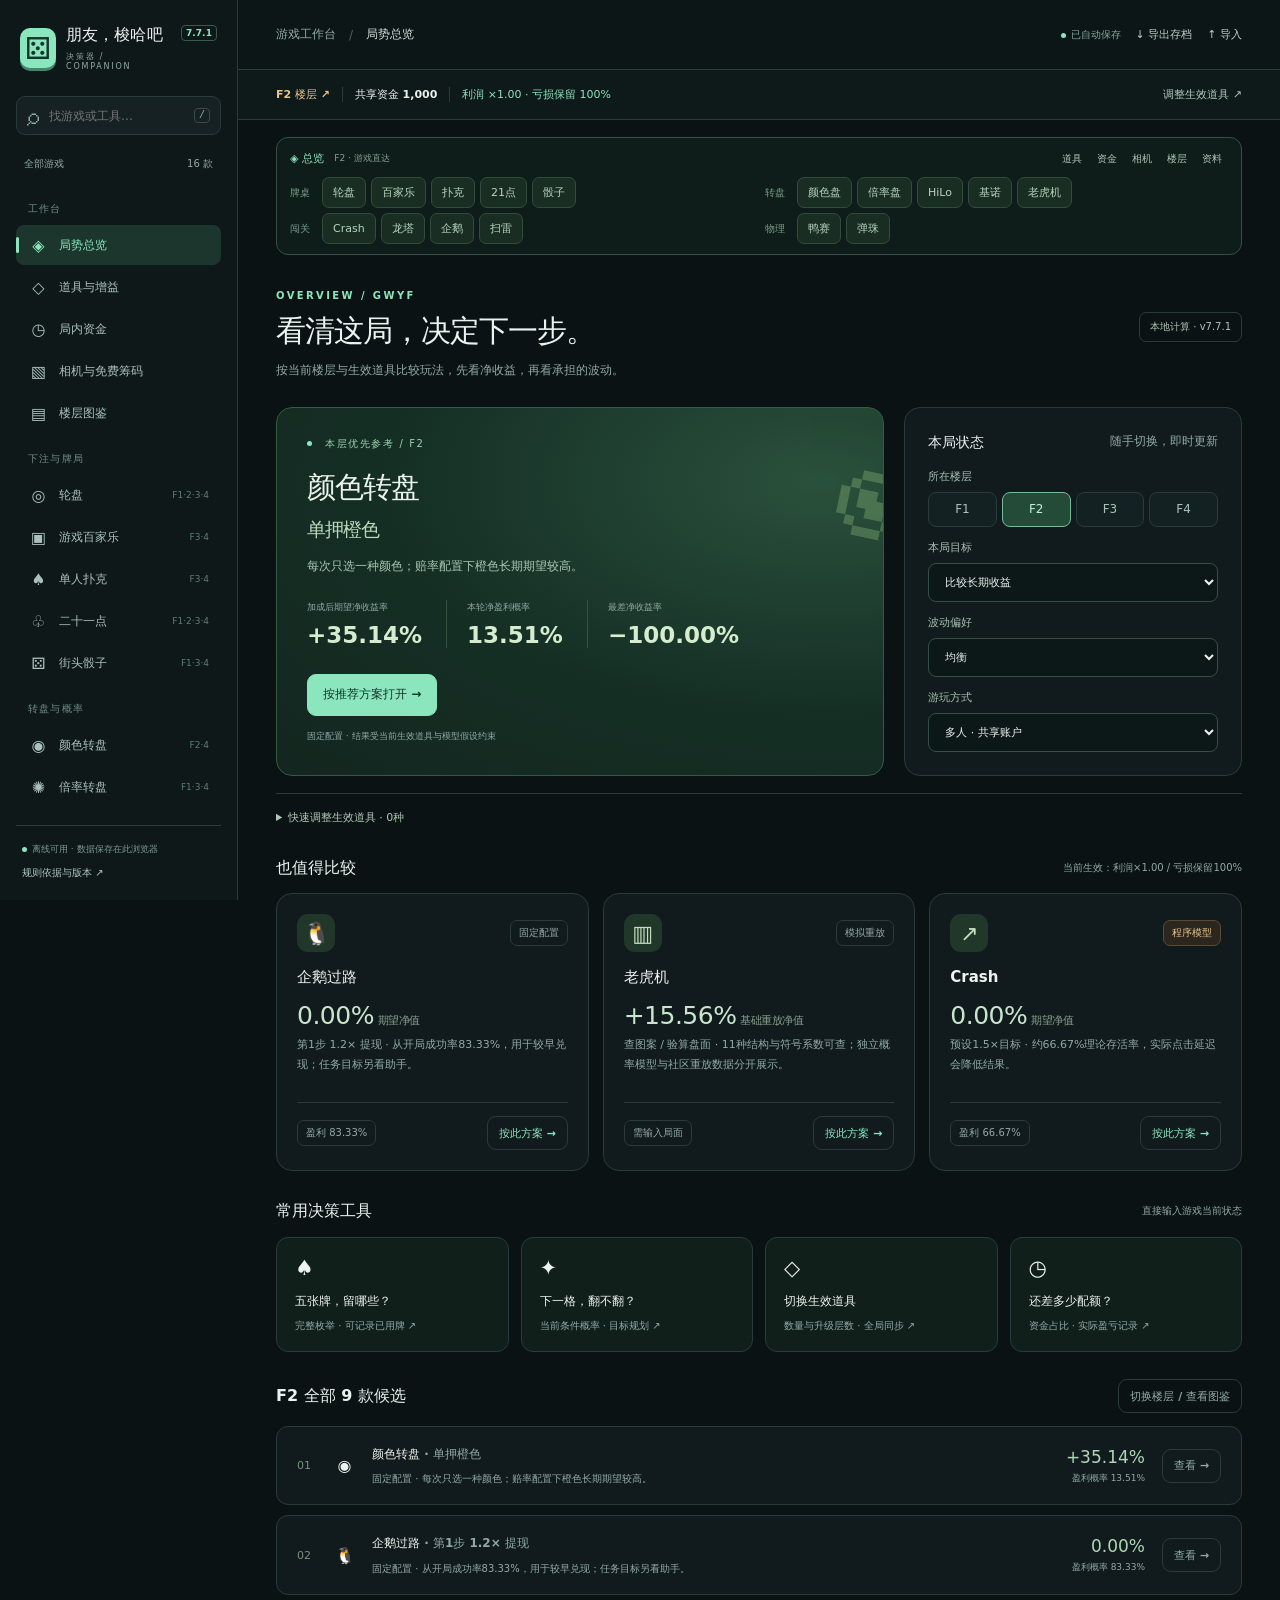
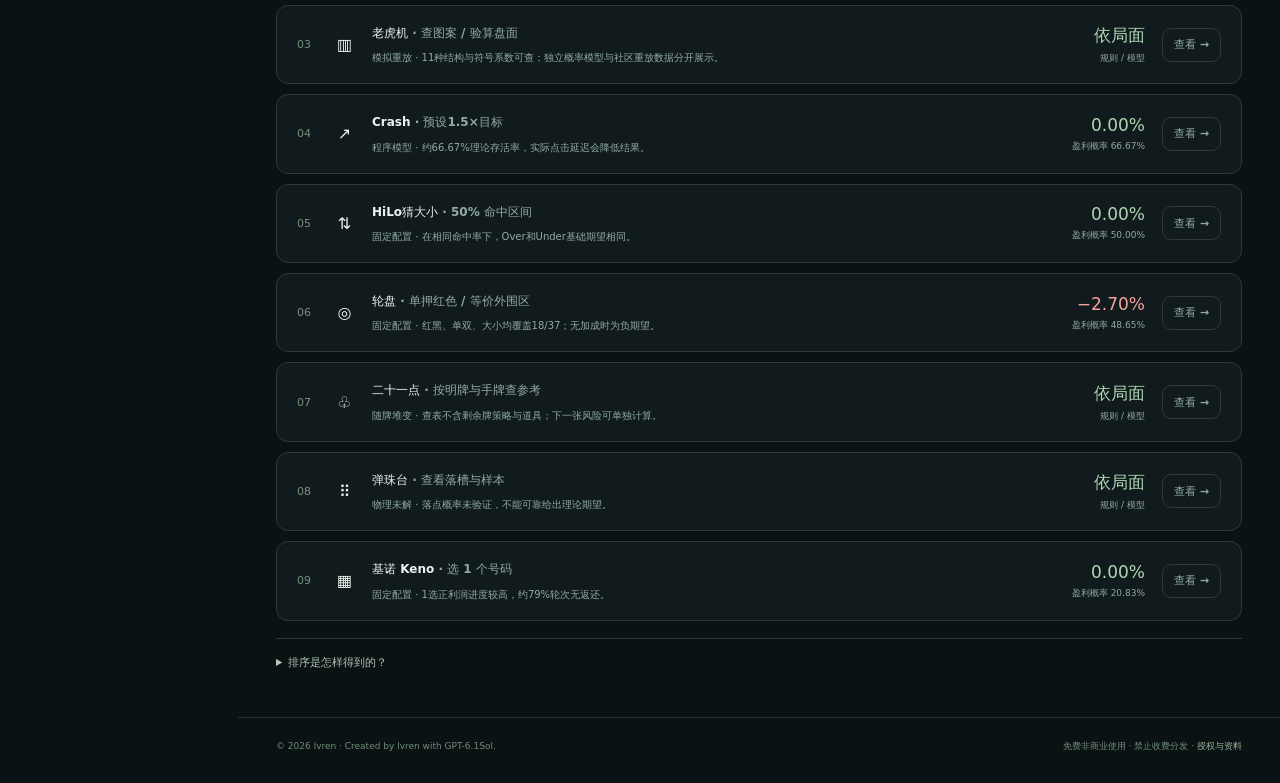
==== commit 60aef4b6: "docs: 发布 v7.7.1，统一英文署名并自动授予非商业许可 采用 Created by lvren with GPT-6.1Sol. 署名。 新增 LICENSE/NOTICE，合规免费非商业使" ====
--- a/index.html
+++ b/index.html
@@ -6,8 +6,8 @@
 <meta name="theme-color" content="#0b1213">
 <link rel="icon" href="data:image/svg+xml,%3Csvg xmlns=%27http://www.w3.org/2000/svg%27 viewBox=%270 0 50 50%27%3E%3Crect width=%2750%27 height=%2750%27 rx=%2712%27 fill=%27%238ce6bd%27/%3E%3Ctext x=%2725%27 y=%2737%27 text-anchor=%27middle%27 font-size=%2739%27 fill=%27%23173e32%27%3E%E2%9A%84%3C/text%3E%3C/svg%3E">
 <meta name="description" content="《朋友，梭哈吧》离线游戏决策器。16款小游戏、精确概率、扑克换牌、道具状态和局内资金规划。">
-<meta name="author" content="旅人使用GPT-6制作">
-<title>朋友，梭哈吧 · 决策器 7.7</title>
+<meta name="author" content="Created by lvren with GPT-6.1Sol.">
+<title>朋友，梭哈吧 · 决策器 7.7.1</title>
 <style>@charset "UTF-8";
 :root{color-scheme:dark;--bg:#0b1213;--surface:#111b1d;--surface2:#172426;--surface3:#1c2c2d;--border:#293b3d;--ink:#ecf3ef;--muted:#91aaa7;--mint:#8ce6bd;--mint-dark:#173e32;--gold:#eac48c;--red:#f5a39f;--blue:#9dc5e3;--radius:16px;font-family:Inter,"Noto Sans CJK SC","PingFang SC","Microsoft YaHei",system-ui,sans-serif;font-size:14px;font-synthesis:none}
 *{box-sizing:border-box}body{margin:0;background:var(--bg);color:var(--ink)}button,input,select,textarea{font:inherit}button,a,input,select,summary{-webkit-tap-highlight-color:transparent}button{cursor:pointer;touch-action:manipulation}button{color:inherit}button:disabled{opacity:.42;cursor:not-allowed}a{color:var(--mint);text-underline-offset:4px}button:focus-visible,a:focus-visible,input:focus-visible,select:focus-visible,summary:focus-visible{outline:2px solid var(--mint);outline-offset:4px}button{border:0}svg{display:block}h1,h2,h3,p{margin-top:0}h1{font-size:30px;letter-spacing:-1px;line-height:1.4;margin-bottom:8px}h2{font-size:17px;line-height:1.6;margin-bottom:16px}h3{font-size:14px;line-height:1.5;margin:20px 0 10px}p{line-height:1.8}small{font-size:11px}b,strong{font-weight:650}.mono,.metric strong,.stat strong,.big-value,td,.chip,.wager-amount{font-variant-numeric:tabular-nums}.muted{color:var(--muted)}.positive{color:var(--mint)!important}.negative{color:var(--red)!important}.gold{color:var(--gold)}.tiny{font-size:11px}.micro{font-size:12px;line-height:1.7;color:var(--muted)}.note{font-size:12px;line-height:1.85;color:var(--muted);margin:14px 0 0}.note strong{color:var(--ink)}.skip{position:fixed;top:-100px;left:20px;z-index:200;background:var(--mint);color:#10231b;padding:14px}.skip:focus{top:12px}
@@ -114,13 +114,15 @@
 
 .bj-dealer-followup{border-top:1px solid var(--border);margin-top:9px;padding-top:5px}.bj-dealer-followup h3 small{font-size:9px;font-weight:400;color:var(--muted)}.bj-dealer-record{display:flex;justify-content:space-between;align-items:center;gap:6px;margin:3px 0 5px;min-height:25px}.bj-dealer-record .btn{padding:3px 8px;min-height:25px;font-size:10px}.bj-archive-actions{margin-top:7px;gap:5px}.bj-archive-actions .btn{min-height:32px;padding:6px 10px;font-size:10px}.bj-live-decision:empty{display:none}
 @media(max-width:1000px){.bj-selection .cards-row{margin:7px 0;gap:5px}.bj-selection .playing{width:28px;height:36px;font-size:16px}.bj-selection .cards-row~.row{margin-top:6px!important}.bj-selection .cards-row~.row .btn{min-height:29px;padding:4px 9px;font-size:10px}.bj-selection .micro{font-size:9px;line-height:1.5;margin:4px 0}.bj-selection .bj-dealer-followup h3{margin:3px 0}.bj-selection .bj-dealer-followup .choice{min-height:30px;padding-block:3px}.bj-selection .bj-live-decision .inline-decision{margin-block:7px}}
+
+.license-credit{font-size:14px;color:var(--mint);overflow-wrap:anywhere}.license-text{font-family:inherit;font-size:11px;line-height:1.8;white-space:pre-wrap;overflow-wrap:anywhere;margin:12px 0;color:var(--muted)}
 </style>
 </head>
 <body>
 <a class="skip" href="#main">跳到主要内容</a>
 <div class="mobile-shade" id="navShade"></div>
 <aside class="sidebar" id="sidebar" aria-label="工具导航">
-  <a class="brand" href="#recommend" aria-label="朋友，梭哈吧 决策器首页"><span class="brand-icon">⚄</span><span>朋友，梭哈吧<small>决策器 / COMPANION</small></span><span class="version">7.7</span></a>
+  <a class="brand" href="#recommend" aria-label="朋友，梭哈吧 决策器首页"><span class="brand-icon">⚄</span><span>朋友，梭哈吧<small>决策器 / COMPANION</small></span><span class="version">7.7.1</span></a>
   <label class="search"><span aria-hidden="true">⌕</span><input id="navSearch" type="search" placeholder="找游戏或工具…" aria-label="搜索游戏和工具"><kbd>/</kbd></label>
   <div class="nav-filter"><button data-action="navFilter" id="navFilter">全部游戏</button><span id="navCount">16 款</span></div>
   <nav id="nav"></nav>
@@ -131,7 +133,7 @@
   <div class="contextbar" id="contextbar"></div>
   <nav id="quickNav" class="quick-nav" aria-label="分类游戏直达"></nav>
   <main id="main" tabindex="-1"><div id="pageHeading"></div><div id="content"></div></main>
-  <footer class="footer"><span>© 旅人使用 GPT-6 制作 · 非官方游戏辅助</span><span>仅用于游戏内虚拟币 · <button data-go="sources">资料基准 v1.0.30</button></span></footer>
+  <footer class="footer"><span>© 2026 lvren · Created by lvren with GPT-6.1Sol.</span><span>免费非商业使用 · 禁止收费分发 · <button data-go="sources">授权与资料</button></span></footer>
 </div>
 <div class="toast" id="toast" role="status" aria-live="polite"></div>
 <input type="file" id="importFile" accept="application/json,.json" hidden>
@@ -380,10 +382,11 @@
  {id:'plinko',name:'弹珠台 Plinko',icon:'🔵',floors:[2,4],base:36,risk:3,kind:'物理未解',max:50,ev:'无可靠实时 RTP',url:'https://gwyfguides.com/games/plinko',note:'下落物理分布未被量化，不能把最高倍率或视觉投放点当成最优解。',tags:['物理未解','优先做任务']}
 ];
 
-/* 旅人使用GPT-6制作 | GWYF offline companion v7.7 */
+/* Created by lvren with GPT-6.1Sol. | GWYF offline companion v7.7.1 */
 (()=>{'use strict';
 const E=GWYFEngine,$=id=>document.getElementById(id),VERSION=7,KEY='GWYF_COMPANION_V7';
-const RELEASE='7.7';
+const RELEASE='7.7.1';
+const LICENSE_TEXT="lvren Noncommercial Attribution License 1.0\nlvren 非商业署名许可协议 1.0\n\nCopyright (c) 2026 lvren. All rights reserved except as granted below.\nRequired attribution: Created by lvren with GPT-6.1Sol.\nProject source: https://github.com/lvren145739-cloud/gwyf-strategy-assistant\nEffective date: 2026-10-19\n\n1. 适用范围\n本许可适用于本项目中 lvren 有权授权的代码、网页、文档及其修改版。第三方软件、游戏素材、商标和其他第三方内容不因此获得授权，其原有权利和许可另行适用。历史备份保留原始署名及签名，不代表可以移除第三方声明。\n\n2. 自动授予的许可\n在遵守本许可的前提下，任何个人或组织均自动取得全球范围、非独占、免许可费的非商业使用、运行、复制、研究、修改、免费托管和免费转载/分发本项目及其修改版的许可。无需注册、付款、提交申请或等待作者逐次批准。\n仅作个人或组织内部非商业使用的修改，不要求公开。只要持续遵守本许可，已获得的授权无需续费或重新申请；作者日后改变许可不追溯撤销此前已授予的合规授权。\n\n3. 分发与署名条件\n转载、再分发、免费托管或发布修改版时，必须：\n(a) 保留本许可、适用的版权和第三方声明，并保留以下英文署名和项目来源链接：\n    Created by lvren with GPT-6.1Sol.\n    https://github.com/lvren145739-cloud/gwyf-strategy-assistant\n(b) 对网页或软件修改版，在页脚或容易找到的“关于/授权”说明中展示上述署名和来源；不得冒充原作者发布或暗示获得原作者背书。\n(c) 对修改版明确注明存在修改及修改者；不得把修改版伪称为原作者的原版。\n(d) 向接收者附上本许可。不得通过另一许可证取消原始项目部分的署名、来源和禁止收费条件；不得以自行新增内容为由对本项目或衍生版整体收费。\n允许将完整版许可和来源说明内嵌在单文件 HTML 中提供，无需为单文件分发另附独立许可文件。\n\n4. 未获自动许可的收费及商业用途\n未经 lvren 事先另行书面授权，不得直接或间接将本项目、其修改版或以其整体/核心功能构成的产品用于收费分发或商业销售，包括：\n(a) 售卖软件、HTML、源码、下载链接、访问权、激活码或使用资格；\n(b) 以付费网站、付费应用、订阅、会员、付费社群、课程资源包或其他付费内容的一部分提供本项目，即使声称其为“赠品”或“免费附送”；\n(c) 将付款、购买、打赏或充值作为下载、访问、解锁功能或继续使用的必要条件；\n(d) 借“代下载、代安装、打包、服务费”等名义，变相对本项目及其衍生功能收费；\n(e) 将本项目的整体或核心功能整合进收费产品或收费服务，或另行销售、出租、收费转授权。\n除本许可明确允许的用途外，其他商业利用亦须另行书面授权。\n普通的免费链接分享，以及在直播、视频、攻略中展示工具，不因相关页面或内容含一般广告而自动构成本项目的收费分发，前提是工具本身、其下载、访问及功能仍可免费获得，且不存在强制付款或广告解锁条件。\n\n5. 修改版与其他权利\n接收者在本许可条件下对原始项目享有相同的自动非商业许可。作者不授予对其姓名、账号、商标或个人形象的独立商业使用权。本许可不允许虚假背书或冒名募款。\n需要本许可范围之外的授权，可通过项目仓库联系 GitHub 账号 lvren145739-cloud；仅提交申请或未收到回复不构成额外授权。\n\n6. 违反与恢复\n违反本许可时，违反者不再享有超出或违背本许可条件的使用/分发权。停止违规并完整恢复本许可条件后，可重新依本许可自动取得非商业授权，但不免除此前违规可能产生的责任或适用法律要求。\n\n7. 按现状提供\n本项目按“现状”提供，不作适销性、适用性、无错误、游戏结果或不侵权等明示或默示保证。在适用法律允许的范围内，作者和贡献者不对使用、无法使用或分发本项目造成的损失负责；本条不排除依法不得排除的责任。\n\n8. 解释\n本许可的英文名称是标识，以上中文条款为完整许可文本。未明确授予的权利保留。这是附非商业及禁止收费条件的源码公开许可，并非 MIT、GPL 或 OSI 认可的开放源代码许可证。\n";
 const f=(x,n=2)=>Number.isFinite(x)?x.toLocaleString('zh-CN',{minimumFractionDigits:n,maximumFractionDigits:n}):'—';
 const pc=(x,n=2)=>x>0&&x<.00001?'＜0.001%':f(x*100,n)+'%';
 const signed=(x,n=2)=>(x>1e-9?'+':x< -1e-9?'−':'')+f(Math.abs(x)<1e-9?0:Math.abs(x),n);
@@ -777,8 +780,10 @@
  return workspace(panel('直接录入当前游戏状态',`<div class="grid2">${input('共享账户余额','profile.bankroll',p.bankroll,0,1e15)}${input('当前配额目标','profile.quota',p.quota,0,1e15)}${input('计划单次总投入','profile.stake',p.stake,.01,1e12)}${input('当前Tickets','profile.tickets',p.tickets,0,1e6,1)}</div><p class="note">资金以游戏内显示为准；工具不会自动同步游戏。只需填当前状态，不要求先建立账本。</p>`+buffBlock())+panel('可选 · 记录实际净盈亏',`<div class="grid2">${input('这次实际净盈亏（亏损填负数）','budget.net',state.budget.net,-1e15,1e15)}<label class="field"><span>备注（选填）</span><input type="text" data-path="budget.label" maxlength="60" value="${esc(state.budget.label)}" placeholder="例如：颜色转盘"></label></div><div class="spacer"></div>${btn('加入记录并更新余额','recordBudget','','primary full')}<p class="note">记录你在游戏实际看到的余额变化，不用再次乘道具。这里只更新本工具里的余额。</p>`),panel('投入与配额',hero(gap?'还差 '+f(gap,0)+' 游戏币':'当前配额已覆盖',gap?'先比较下一局风险，再决定投入；理论正期望不保证限时内完成。':'继续下注会重新承担波动。请先确认游戏的配额结算与票券目标。','当前共享账户',gap?'neutral':'')+`<div class="stats">${stat('单次投入占余额',p.bankroll?pc(p.stake/p.bankroll):'余额为0')}${stat('一次全输后净亏',signed(lossPer),lossPer<0?'negative':'')}${stat('按当前保护可承受连续全输',rounds===Infinity?'模型免亏':f(rounds,0)+'次','small-value')}${stat('单次有效配额枪封顶',f(Math.min(p.quota/3,gap),0),'small-value')}</div>`+`${p.stake>p.bankroll?alert('计划投入超过当前记录余额。'):''}`+`<p class="note">连续全输次数仅比较损失金额，未考虑游戏下注必须先付本金、最低下注和临时道具过期；即使亏损能恢复，也仍需足够本金进行普通下注。</p>`)+panel('实际记录 · 最近在前',state.history.length?state.history.map((r,i)=>`<div class="history-row"><span>${esc(r.label||'游戏净盈亏')}<small>${esc(new Date(r.time).toLocaleString('zh-CN'))}</small></span><span class="${r.net<0?'negative':'positive'}">${signed(r.net)} <button data-action="removeBudget" data-value="${i}" aria-label="撤销此条记录并回滚余额">↶</button></span></div>`).join(''):'<div class="empty">还没有记录<br>你可以直接使用上面的当前余额，无需记账。</div>'));
 }
 function drawSources(){const notes=[['二十一点固定规则','原版逆向分析采用单副牌、软17停牌、初始两张可加倍；自然21立即3倍结算，不提供分牌按钮。本工具将其固定，旧存档不能改写规则。','https://justinbecker.dev/blog/2026/05/30/gamble-with-your-friends-casino-analysis/#blackjack'],['老虎机结构与符号','早期逆向分析给出11种结构及4种符号系数。页面另列独立模型的完整枚举，区别于v1.0.30社区的千万种子重放均值。','https://justinbecker.dev/blog/2026/05/30/gamble-with-your-friends-casino-analysis/#slots'],['官方公告','Steam开发者更新确认过轮盘多区支付修复、v1.0.30百家乐与Crash赔率调整、扑克重复牌修复。公告并未列出全部赔率公式。','https://steamcommunity.com/app/3892270/allnews/?l=english'],['游戏与道具数据','具体赔率主要采用GWYF Guides的v1.0.30社区配置整理；同一来源的不同页面不能算独立验证。','https://gwyfguides.com/'],['楼层矩阵','按各游戏独立页面与中央矩阵一致的数据：F1六款、F2九款、F3十一款、F4十六款。','https://gwyfguides.com/floors'],['升级叠加','自信和Stakeholder每层+0.5；保险1−0.75^n；Bonus Draw每层+10个百分点，最多100%有效。升级属于当前使用者，按本局状态填写。','https://gwyfguides.com/items'],['相机充能','正利润按拍摄者Stakeholder入库；1/2/3/4格兑现为0.25/0.5/1/2倍。被观察到的亏局会清空库存。','https://gwyfguides.com/items/camera']];
- return workspace(panel('版本与计算边界',`<div class="chips">${chip('工具 v'+RELEASE)}${chip('规则基准 v1.0.30','neutral')}${chip('核对于 2026-10-18','neutral')}</div><div class="source-entry"><div><b>计算精确，不等于假设也已验证</b><p>轮盘、基诺、扫雷等按给定概率模型精确计算。街头骰子依赖公平物理骰子假设；鸭子依赖对称假设；老虎机另列早期独立模型与社区重放均值；弹珠台没有可靠落点概率。</p></div></div><div class="source-entry"><div><b>整桌结算沿用原版实测</b><p>红黑各100、自信与保险开启，非0仅返还200。因此轮盘先合并整桌原始净额，零净额不生成增益。百家乐多区采用同一工作模型，尚无原版实测确认。</p></div></div><div class="source-entry"><div><b>真实游戏参数可能不同</b><p>本工具固定采用所列原版基础配置，不提供改写胜率、赔率缩放或二十一点桌规的选项。模组、开发者控制台改参或后续补丁不在当前规则范围内。扑克牌堆跨重建边界、二十一点完整动作期望仍未求解。</p></div></div><div class="source-entry"><div><b>道具直接按生效数量选择</b><p>不区分背包与使用步骤。已知升级自动按公式叠加；雕像不会恢复超过100%；多支麦克风/多杯饮料的实际合计强度可以手动填写，不猜测重复效果。多相机期望假设每台均成功拍同一赢局、采用相同Stakeholder并第一格兑现。</p></div></div><div class="source-entry"><div><b>只计算，不预测下一次开奖</b><p>全部逻辑与数据包含在此HTML，打开后无需联网。只有你主动点击资料链接才打开外部页面。存档保存在当前浏览器，可导出JSON跨设备继续。</p></div></div>`),panel('资料入口',notes.map(([name,desc,url])=>`<article class="source-entry"><span class="chip neutral">↗</span><div><b>${name}</b><p>${desc}</p>${link(url,'打开原文')}</div></article>`).join(''))+panel('16款游戏逐项规则',`<div class="grid2">${gameFacts.map(g=>`<div class="source-entry"><div><b>${meta[g.id][0]} ${meta[g.id][1]}</b><p>${esc(g.note)}</p>${link(g.url,'规则原文 ↗')} · <button class="text-btn" data-go="${g.id}">打开助手</button></div></div>`).join('')}</div>`));
-}
+ return workspace(projectLicensePanel()+panel('版本与计算边界',`<div class="chips">${chip('工具 v'+RELEASE)}${chip('规则基准 v1.0.30','neutral')}${chip('核对于 2026-10-18','neutral')}</div><div class="source-entry"><div><b>计算精确，不等于假设也已验证</b><p>轮盘、基诺、扫雷等按给定概率模型精确计算。街头骰子依赖公平物理骰子假设；鸭子依赖对称假设；老虎机另列早期独立模型与社区重放均值；弹珠台没有可靠落点概率。</p></div></div><div class="source-entry"><div><b>整桌结算沿用原版实测</b><p>红黑各100、自信与保险开启，非0仅返还200。因此轮盘先合并整桌原始净额，零净额不生成增益。百家乐多区采用同一工作模型，尚无原版实测确认。</p></div></div><div class="source-entry"><div><b>真实游戏参数可能不同</b><p>本工具固定采用所列原版基础配置，不提供改写胜率、赔率缩放或二十一点桌规的选项。模组、开发者控制台改参或后续补丁不在当前规则范围内。扑克剩余牌不足5张时暂停计算；二十一点按公开规则比较剩余牌动作期望，组成不完整或跨实际重建边界的输入仍有限制。</p></div></div><div class="source-entry"><div><b>道具直接按生效数量选择</b><p>不区分背包与使用步骤。已知升级自动按公式叠加；雕像不会恢复超过100%；多支麦克风/多杯饮料的实际合计强度可以手动填写，不猜测重复效果。多相机期望假设每台均成功拍同一赢局、采用相同Stakeholder并第一格兑现。</p></div></div><div class="source-entry"><div><b>只计算，不预测下一次开奖</b><p>全部逻辑与数据包含在此HTML，打开后无需联网。只有你主动点击资料链接才打开外部页面。存档保存在当前浏览器，可导出JSON跨设备继续。</p></div></div>`),panel('资料入口',notes.map(([name,desc,url])=>`<article class="source-entry"><span class="chip neutral">↗</span><div><b>${name}</b><p>${desc}</p>${link(url,'打开原文')}</div></article>`).join(''))+panel('16款游戏逐项规则',`<div class="grid2">${gameFacts.map(g=>`<div class="source-entry"><div><b>${meta[g.id][0]} ${meta[g.id][1]}</b><p>${esc(g.note)}</p>${link(g.url,'规则原文 ↗')} · <button class="text-btn" data-go="${g.id}">打开助手</button></div></div>`).join('')}</div>`));
+}
+
+function projectLicensePanel(){return panel('授权与署名',`<p class="license-credit" lang="en">Created by lvren with GPT-6.1Sol.</p><p class="note">免费非商业使用、修改、托管和转载自动授权，无需逐次申请。分发时须保留署名、项目来源及许可，修改版须注明修改。收费销售、付费下载、会员/课程资源包及收费服务须另行书面授权。</p><p class="note">这是附非商业条件的源码公开许可，并非MIT/GPL。${link('https://github.com/lvren145739-cloud/gwyf-strategy-assistant','原项目与完整源码 ↗')}</p>${details('完整许可（离线可读）','<pre class="license-text">'+esc(LICENSE_TEXT)+'</pre>')}`);}
 
 let renderPending=false,pointerBusy=false;
 function commit(){save();render();}
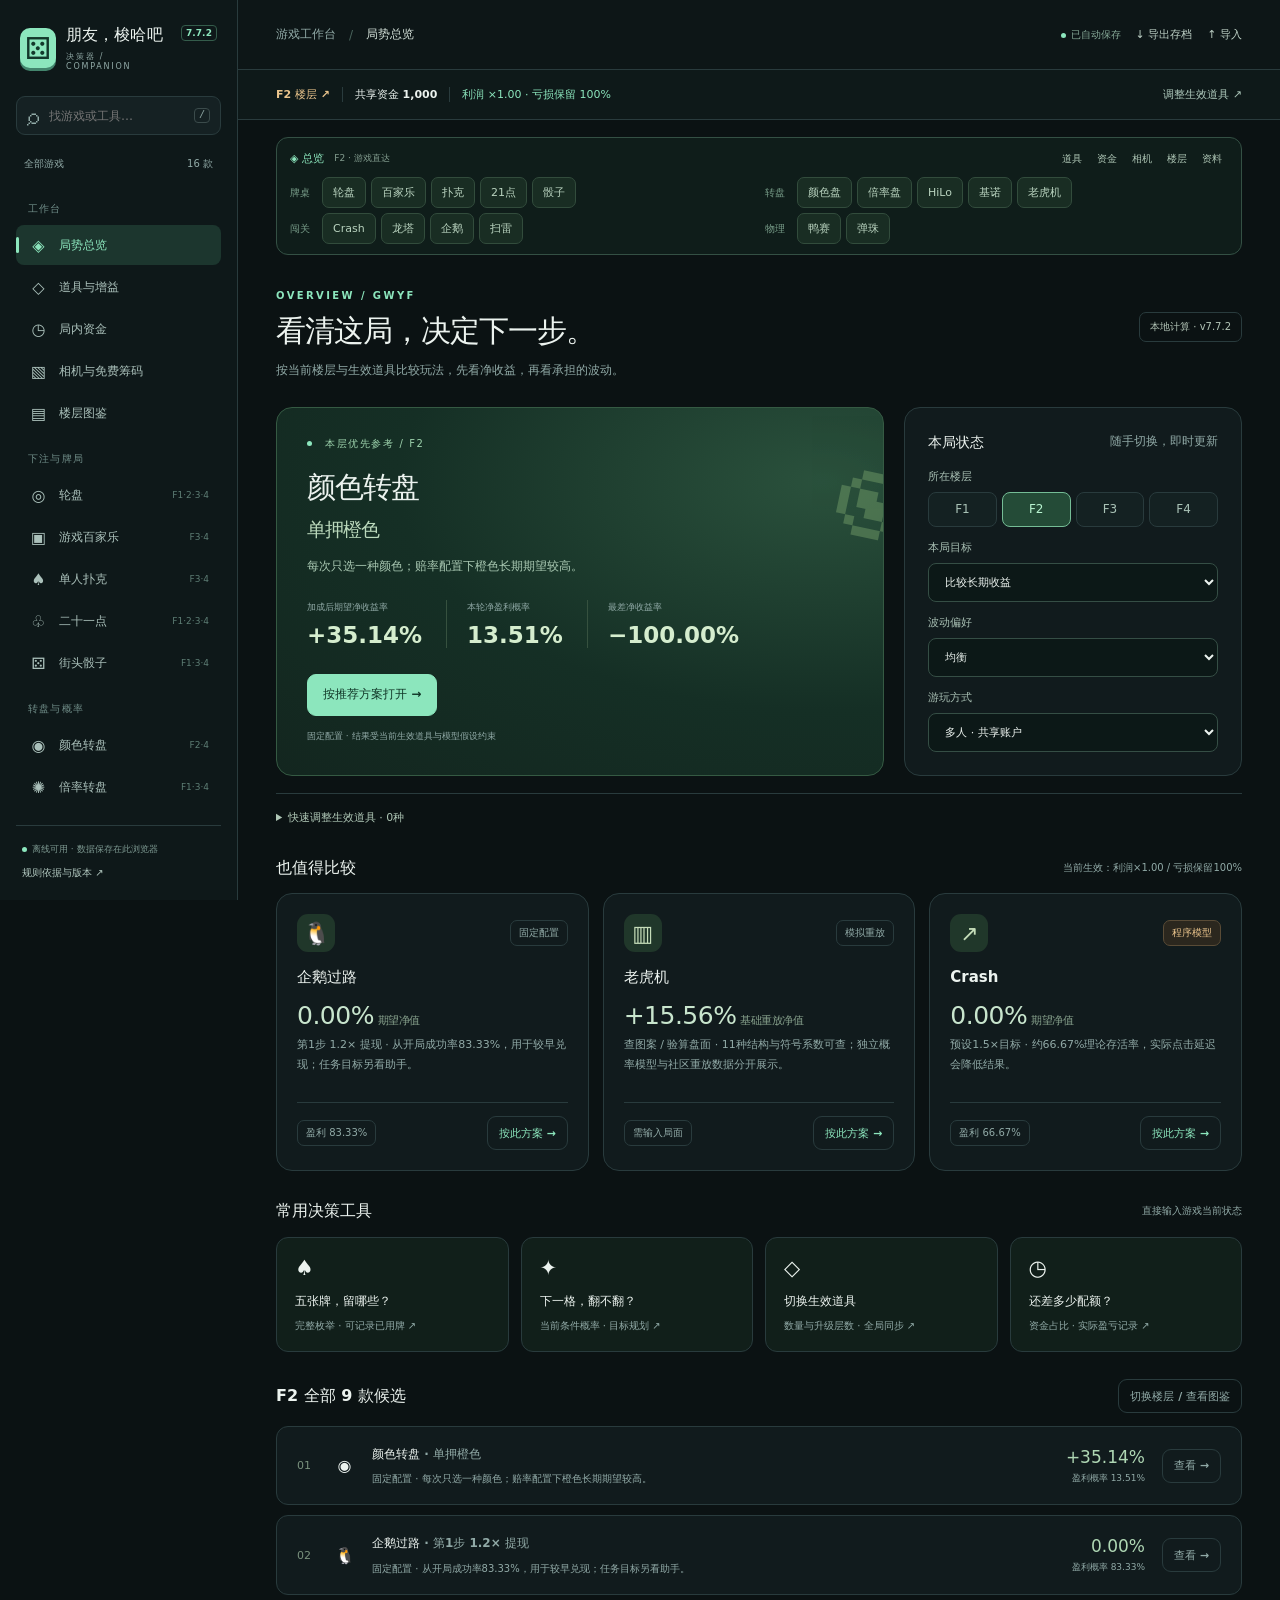
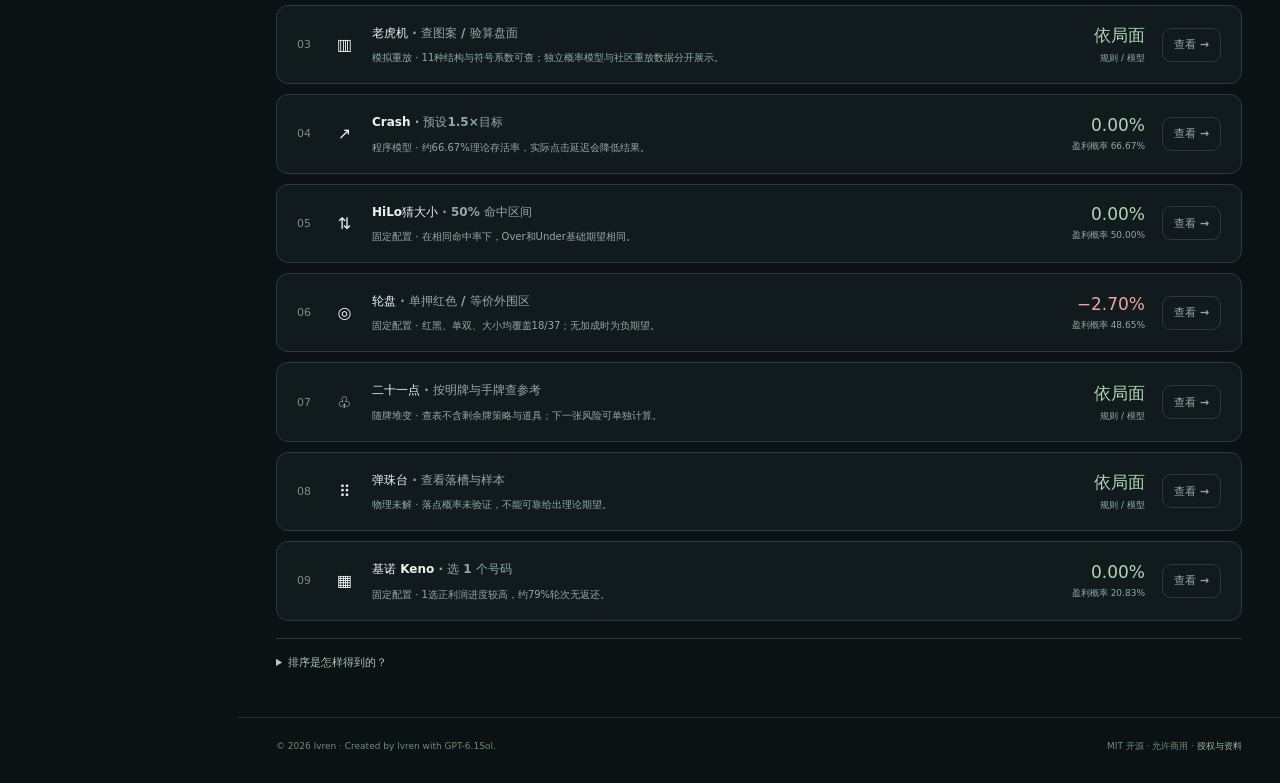
==== commit 1cc747b9: "license: 发布 v7.7.2，改用标准 MIT 并允许商用 允许商业使用、修改、分发、再许可及收费销售，无需额外商业授权；按 MIT 保留版权和许可声明，不附加界面署名、来源链接或修改标注义务" ====
--- a/index.html
+++ b/index.html
@@ -7,7 +7,7 @@
 <link rel="icon" href="data:image/svg+xml,%3Csvg xmlns=%27http://www.w3.org/2000/svg%27 viewBox=%270 0 50 50%27%3E%3Crect width=%2750%27 height=%2750%27 rx=%2712%27 fill=%27%238ce6bd%27/%3E%3Ctext x=%2725%27 y=%2737%27 text-anchor=%27middle%27 font-size=%2739%27 fill=%27%23173e32%27%3E%E2%9A%84%3C/text%3E%3C/svg%3E">
 <meta name="description" content="《朋友，梭哈吧》离线游戏决策器。16款小游戏、精确概率、扑克换牌、道具状态和局内资金规划。">
 <meta name="author" content="Created by lvren with GPT-6.1Sol.">
-<title>朋友，梭哈吧 · 决策器 7.7.1</title>
+<title>朋友，梭哈吧 · 决策器 7.7.2</title>
 <style>@charset "UTF-8";
 :root{color-scheme:dark;--bg:#0b1213;--surface:#111b1d;--surface2:#172426;--surface3:#1c2c2d;--border:#293b3d;--ink:#ecf3ef;--muted:#91aaa7;--mint:#8ce6bd;--mint-dark:#173e32;--gold:#eac48c;--red:#f5a39f;--blue:#9dc5e3;--radius:16px;font-family:Inter,"Noto Sans CJK SC","PingFang SC","Microsoft YaHei",system-ui,sans-serif;font-size:14px;font-synthesis:none}
 *{box-sizing:border-box}body{margin:0;background:var(--bg);color:var(--ink)}button,input,select,textarea{font:inherit}button,a,input,select,summary{-webkit-tap-highlight-color:transparent}button{cursor:pointer;touch-action:manipulation}button{color:inherit}button:disabled{opacity:.42;cursor:not-allowed}a{color:var(--mint);text-underline-offset:4px}button:focus-visible,a:focus-visible,input:focus-visible,select:focus-visible,summary:focus-visible{outline:2px solid var(--mint);outline-offset:4px}button{border:0}svg{display:block}h1,h2,h3,p{margin-top:0}h1{font-size:30px;letter-spacing:-1px;line-height:1.4;margin-bottom:8px}h2{font-size:17px;line-height:1.6;margin-bottom:16px}h3{font-size:14px;line-height:1.5;margin:20px 0 10px}p{line-height:1.8}small{font-size:11px}b,strong{font-weight:650}.mono,.metric strong,.stat strong,.big-value,td,.chip,.wager-amount{font-variant-numeric:tabular-nums}.muted{color:var(--muted)}.positive{color:var(--mint)!important}.negative{color:var(--red)!important}.gold{color:var(--gold)}.tiny{font-size:11px}.micro{font-size:12px;line-height:1.7;color:var(--muted)}.note{font-size:12px;line-height:1.85;color:var(--muted);margin:14px 0 0}.note strong{color:var(--ink)}.skip{position:fixed;top:-100px;left:20px;z-index:200;background:var(--mint);color:#10231b;padding:14px}.skip:focus{top:12px}
@@ -122,7 +122,7 @@
 <a class="skip" href="#main">跳到主要内容</a>
 <div class="mobile-shade" id="navShade"></div>
 <aside class="sidebar" id="sidebar" aria-label="工具导航">
-  <a class="brand" href="#recommend" aria-label="朋友，梭哈吧 决策器首页"><span class="brand-icon">⚄</span><span>朋友，梭哈吧<small>决策器 / COMPANION</small></span><span class="version">7.7.1</span></a>
+  <a class="brand" href="#recommend" aria-label="朋友，梭哈吧 决策器首页"><span class="brand-icon">⚄</span><span>朋友，梭哈吧<small>决策器 / COMPANION</small></span><span class="version">7.7.2</span></a>
   <label class="search"><span aria-hidden="true">⌕</span><input id="navSearch" type="search" placeholder="找游戏或工具…" aria-label="搜索游戏和工具"><kbd>/</kbd></label>
   <div class="nav-filter"><button data-action="navFilter" id="navFilter">全部游戏</button><span id="navCount">16 款</span></div>
   <nav id="nav"></nav>
@@ -133,7 +133,7 @@
   <div class="contextbar" id="contextbar"></div>
   <nav id="quickNav" class="quick-nav" aria-label="分类游戏直达"></nav>
   <main id="main" tabindex="-1"><div id="pageHeading"></div><div id="content"></div></main>
-  <footer class="footer"><span>© 2026 lvren · Created by lvren with GPT-6.1Sol.</span><span>免费非商业使用 · 禁止收费分发 · <button data-go="sources">授权与资料</button></span></footer>
+  <footer class="footer"><span>© 2026 lvren · Created by lvren with GPT-6.1Sol.</span><span>MIT 开源 · 允许商用 · <button data-go="sources">授权与资料</button></span></footer>
 </div>
 <div class="toast" id="toast" role="status" aria-live="polite"></div>
 <input type="file" id="importFile" accept="application/json,.json" hidden>
@@ -382,11 +382,11 @@
  {id:'plinko',name:'弹珠台 Plinko',icon:'🔵',floors:[2,4],base:36,risk:3,kind:'物理未解',max:50,ev:'无可靠实时 RTP',url:'https://gwyfguides.com/games/plinko',note:'下落物理分布未被量化，不能把最高倍率或视觉投放点当成最优解。',tags:['物理未解','优先做任务']}
 ];
 
-/* Created by lvren with GPT-6.1Sol. | GWYF offline companion v7.7.1 */
+/* Created by lvren with GPT-6.1Sol. | GWYF offline companion v7.7.2 */
 (()=>{'use strict';
 const E=GWYFEngine,$=id=>document.getElementById(id),VERSION=7,KEY='GWYF_COMPANION_V7';
-const RELEASE='7.7.1';
-const LICENSE_TEXT="lvren Noncommercial Attribution License 1.0\nlvren 非商业署名许可协议 1.0\n\nCopyright (c) 2026 lvren. All rights reserved except as granted below.\nRequired attribution: Created by lvren with GPT-6.1Sol.\nProject source: https://github.com/lvren145739-cloud/gwyf-strategy-assistant\nEffective date: 2026-10-19\n\n1. 适用范围\n本许可适用于本项目中 lvren 有权授权的代码、网页、文档及其修改版。第三方软件、游戏素材、商标和其他第三方内容不因此获得授权，其原有权利和许可另行适用。历史备份保留原始署名及签名，不代表可以移除第三方声明。\n\n2. 自动授予的许可\n在遵守本许可的前提下，任何个人或组织均自动取得全球范围、非独占、免许可费的非商业使用、运行、复制、研究、修改、免费托管和免费转载/分发本项目及其修改版的许可。无需注册、付款、提交申请或等待作者逐次批准。\n仅作个人或组织内部非商业使用的修改，不要求公开。只要持续遵守本许可，已获得的授权无需续费或重新申请；作者日后改变许可不追溯撤销此前已授予的合规授权。\n\n3. 分发与署名条件\n转载、再分发、免费托管或发布修改版时，必须：\n(a) 保留本许可、适用的版权和第三方声明，并保留以下英文署名和项目来源链接：\n    Created by lvren with GPT-6.1Sol.\n    https://github.com/lvren145739-cloud/gwyf-strategy-assistant\n(b) 对网页或软件修改版，在页脚或容易找到的“关于/授权”说明中展示上述署名和来源；不得冒充原作者发布或暗示获得原作者背书。\n(c) 对修改版明确注明存在修改及修改者；不得把修改版伪称为原作者的原版。\n(d) 向接收者附上本许可。不得通过另一许可证取消原始项目部分的署名、来源和禁止收费条件；不得以自行新增内容为由对本项目或衍生版整体收费。\n允许将完整版许可和来源说明内嵌在单文件 HTML 中提供，无需为单文件分发另附独立许可文件。\n\n4. 未获自动许可的收费及商业用途\n未经 lvren 事先另行书面授权，不得直接或间接将本项目、其修改版或以其整体/核心功能构成的产品用于收费分发或商业销售，包括：\n(a) 售卖软件、HTML、源码、下载链接、访问权、激活码或使用资格；\n(b) 以付费网站、付费应用、订阅、会员、付费社群、课程资源包或其他付费内容的一部分提供本项目，即使声称其为“赠品”或“免费附送”；\n(c) 将付款、购买、打赏或充值作为下载、访问、解锁功能或继续使用的必要条件；\n(d) 借“代下载、代安装、打包、服务费”等名义，变相对本项目及其衍生功能收费；\n(e) 将本项目的整体或核心功能整合进收费产品或收费服务，或另行销售、出租、收费转授权。\n除本许可明确允许的用途外，其他商业利用亦须另行书面授权。\n普通的免费链接分享，以及在直播、视频、攻略中展示工具，不因相关页面或内容含一般广告而自动构成本项目的收费分发，前提是工具本身、其下载、访问及功能仍可免费获得，且不存在强制付款或广告解锁条件。\n\n5. 修改版与其他权利\n接收者在本许可条件下对原始项目享有相同的自动非商业许可。作者不授予对其姓名、账号、商标或个人形象的独立商业使用权。本许可不允许虚假背书或冒名募款。\n需要本许可范围之外的授权，可通过项目仓库联系 GitHub 账号 lvren145739-cloud；仅提交申请或未收到回复不构成额外授权。\n\n6. 违反与恢复\n违反本许可时，违反者不再享有超出或违背本许可条件的使用/分发权。停止违规并完整恢复本许可条件后，可重新依本许可自动取得非商业授权，但不免除此前违规可能产生的责任或适用法律要求。\n\n7. 按现状提供\n本项目按“现状”提供，不作适销性、适用性、无错误、游戏结果或不侵权等明示或默示保证。在适用法律允许的范围内，作者和贡献者不对使用、无法使用或分发本项目造成的损失负责；本条不排除依法不得排除的责任。\n\n8. 解释\n本许可的英文名称是标识，以上中文条款为完整许可文本。未明确授予的权利保留。这是附非商业及禁止收费条件的源码公开许可，并非 MIT、GPL 或 OSI 认可的开放源代码许可证。\n";
+const RELEASE='7.7.2';
+const LICENSE_TEXT="MIT License\n\nCopyright (c) 2026 lvren\n\nPermission is hereby granted, free of charge, to any person obtaining a copy\nof this software and associated documentation files (the \"Software\"), to deal\nin the Software without restriction, including without limitation the rights\nto use, copy, modify, merge, publish, distribute, sublicense, and/or sell\ncopies of the Software, and to permit persons to whom the Software is\nfurnished to do so, subject to the following conditions:\n\nThe above copyright notice and this permission notice shall be included in all\ncopies or substantial portions of the Software.\n\nTHE SOFTWARE IS PROVIDED \"AS IS\", WITHOUT WARRANTY OF ANY KIND, EXPRESS OR\nIMPLIED, INCLUDING BUT NOT LIMITED TO THE WARRANTIES OF MERCHANTABILITY,\nFITNESS FOR A PARTICULAR PURPOSE AND NONINFRINGEMENT. IN NO EVENT SHALL THE\nAUTHORS OR COPYRIGHT HOLDERS BE LIABLE FOR ANY CLAIM, DAMAGES OR OTHER\nLIABILITY, WHETHER IN AN ACTION OF CONTRACT, TORT OR OTHERWISE, ARISING FROM,\nOUT OF OR IN CONNECTION WITH THE SOFTWARE OR THE USE OR OTHER DEALINGS IN THE\nSOFTWARE.\n";
 const f=(x,n=2)=>Number.isFinite(x)?x.toLocaleString('zh-CN',{minimumFractionDigits:n,maximumFractionDigits:n}):'—';
 const pc=(x,n=2)=>x>0&&x<.00001?'＜0.001%':f(x*100,n)+'%';
 const signed=(x,n=2)=>(x>1e-9?'+':x< -1e-9?'−':'')+f(Math.abs(x)<1e-9?0:Math.abs(x),n);
@@ -783,7 +783,7 @@
  return workspace(projectLicensePanel()+panel('版本与计算边界',`<div class="chips">${chip('工具 v'+RELEASE)}${chip('规则基准 v1.0.30','neutral')}${chip('核对于 2026-10-18','neutral')}</div><div class="source-entry"><div><b>计算精确，不等于假设也已验证</b><p>轮盘、基诺、扫雷等按给定概率模型精确计算。街头骰子依赖公平物理骰子假设；鸭子依赖对称假设；老虎机另列早期独立模型与社区重放均值；弹珠台没有可靠落点概率。</p></div></div><div class="source-entry"><div><b>整桌结算沿用原版实测</b><p>红黑各100、自信与保险开启，非0仅返还200。因此轮盘先合并整桌原始净额，零净额不生成增益。百家乐多区采用同一工作模型，尚无原版实测确认。</p></div></div><div class="source-entry"><div><b>真实游戏参数可能不同</b><p>本工具固定采用所列原版基础配置，不提供改写胜率、赔率缩放或二十一点桌规的选项。模组、开发者控制台改参或后续补丁不在当前规则范围内。扑克剩余牌不足5张时暂停计算；二十一点按公开规则比较剩余牌动作期望，组成不完整或跨实际重建边界的输入仍有限制。</p></div></div><div class="source-entry"><div><b>道具直接按生效数量选择</b><p>不区分背包与使用步骤。已知升级自动按公式叠加；雕像不会恢复超过100%；多支麦克风/多杯饮料的实际合计强度可以手动填写，不猜测重复效果。多相机期望假设每台均成功拍同一赢局、采用相同Stakeholder并第一格兑现。</p></div></div><div class="source-entry"><div><b>只计算，不预测下一次开奖</b><p>全部逻辑与数据包含在此HTML，打开后无需联网。只有你主动点击资料链接才打开外部页面。存档保存在当前浏览器，可导出JSON跨设备继续。</p></div></div>`),panel('资料入口',notes.map(([name,desc,url])=>`<article class="source-entry"><span class="chip neutral">↗</span><div><b>${name}</b><p>${desc}</p>${link(url,'打开原文')}</div></article>`).join(''))+panel('16款游戏逐项规则',`<div class="grid2">${gameFacts.map(g=>`<div class="source-entry"><div><b>${meta[g.id][0]} ${meta[g.id][1]}</b><p>${esc(g.note)}</p>${link(g.url,'规则原文 ↗')} · <button class="text-btn" data-go="${g.id}">打开助手</button></div></div>`).join('')}</div>`));
 }
 
-function projectLicensePanel(){return panel('授权与署名',`<p class="license-credit" lang="en">Created by lvren with GPT-6.1Sol.</p><p class="note">免费非商业使用、修改、托管和转载自动授权，无需逐次申请。分发时须保留署名、项目来源及许可，修改版须注明修改。收费销售、付费下载、会员/课程资源包及收费服务须另行书面授权。</p><p class="note">这是附非商业条件的源码公开许可，并非MIT/GPL。${link('https://github.com/lvren145739-cloud/gwyf-strategy-assistant','原项目与完整源码 ↗')}</p>${details('完整许可（离线可读）','<pre class="license-text">'+esc(LICENSE_TEXT)+'</pre>')}`);}
+function projectLicensePanel(){return panel('授权与署名',`<p class="license-credit" lang="en">Created by lvren with GPT-6.1Sol.</p><p class="note">本项目采用标准 MIT 开源许可证。允许商业使用、复制、修改、合并、发布、分发、再许可和收费销售，无需另行申请。</p><p class="note">复制或分发软件及其实质性部分时，须保留版权与许可声明。不要求公开修改后的源码，也不额外要求在界面展示署名、保留项目链接或标注修改。${link('https://github.com/lvren145739-cloud/gwyf-strategy-assistant','原项目与完整源码 ↗')}</p>${details('完整 MIT 许可（离线可读）','<pre class="license-text">'+esc(LICENSE_TEXT)+'</pre>')}`);}
 
 let renderPending=false,pointerBusy=false;
 function commit(){save();render();}
